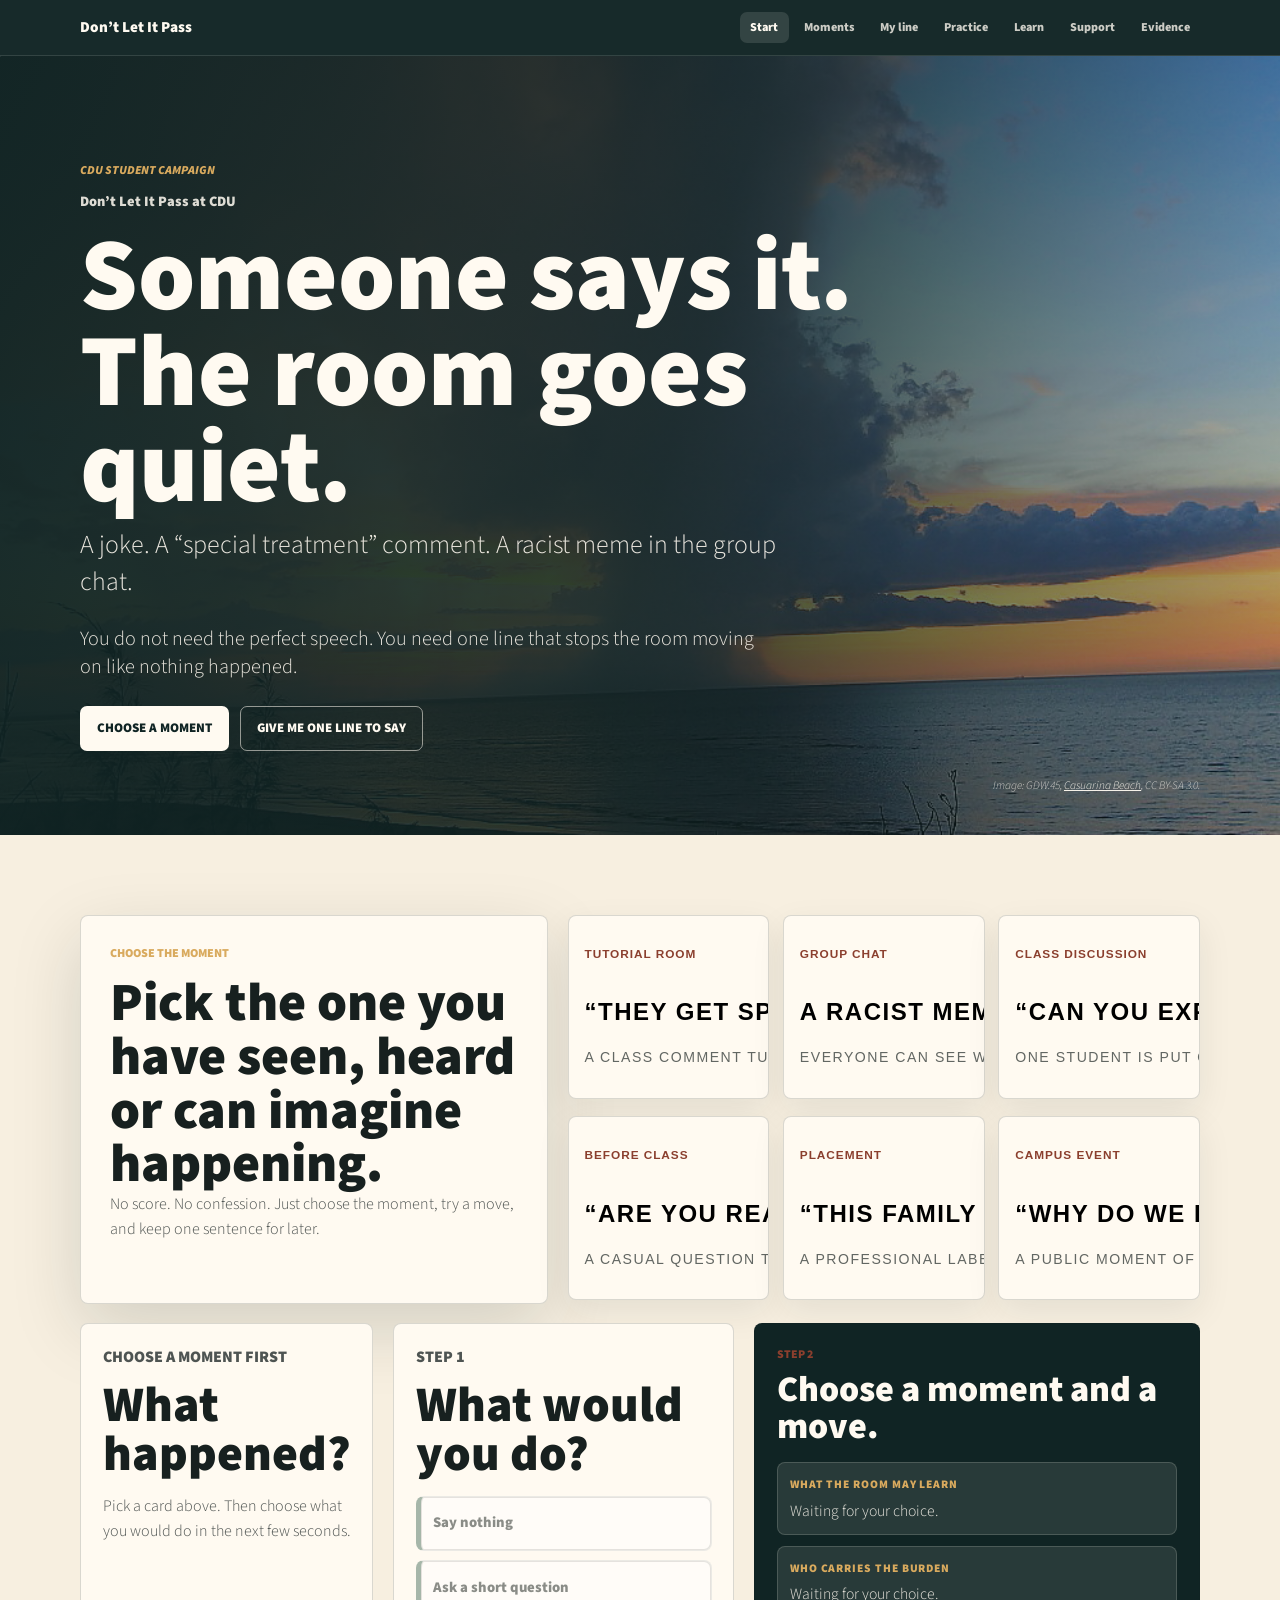
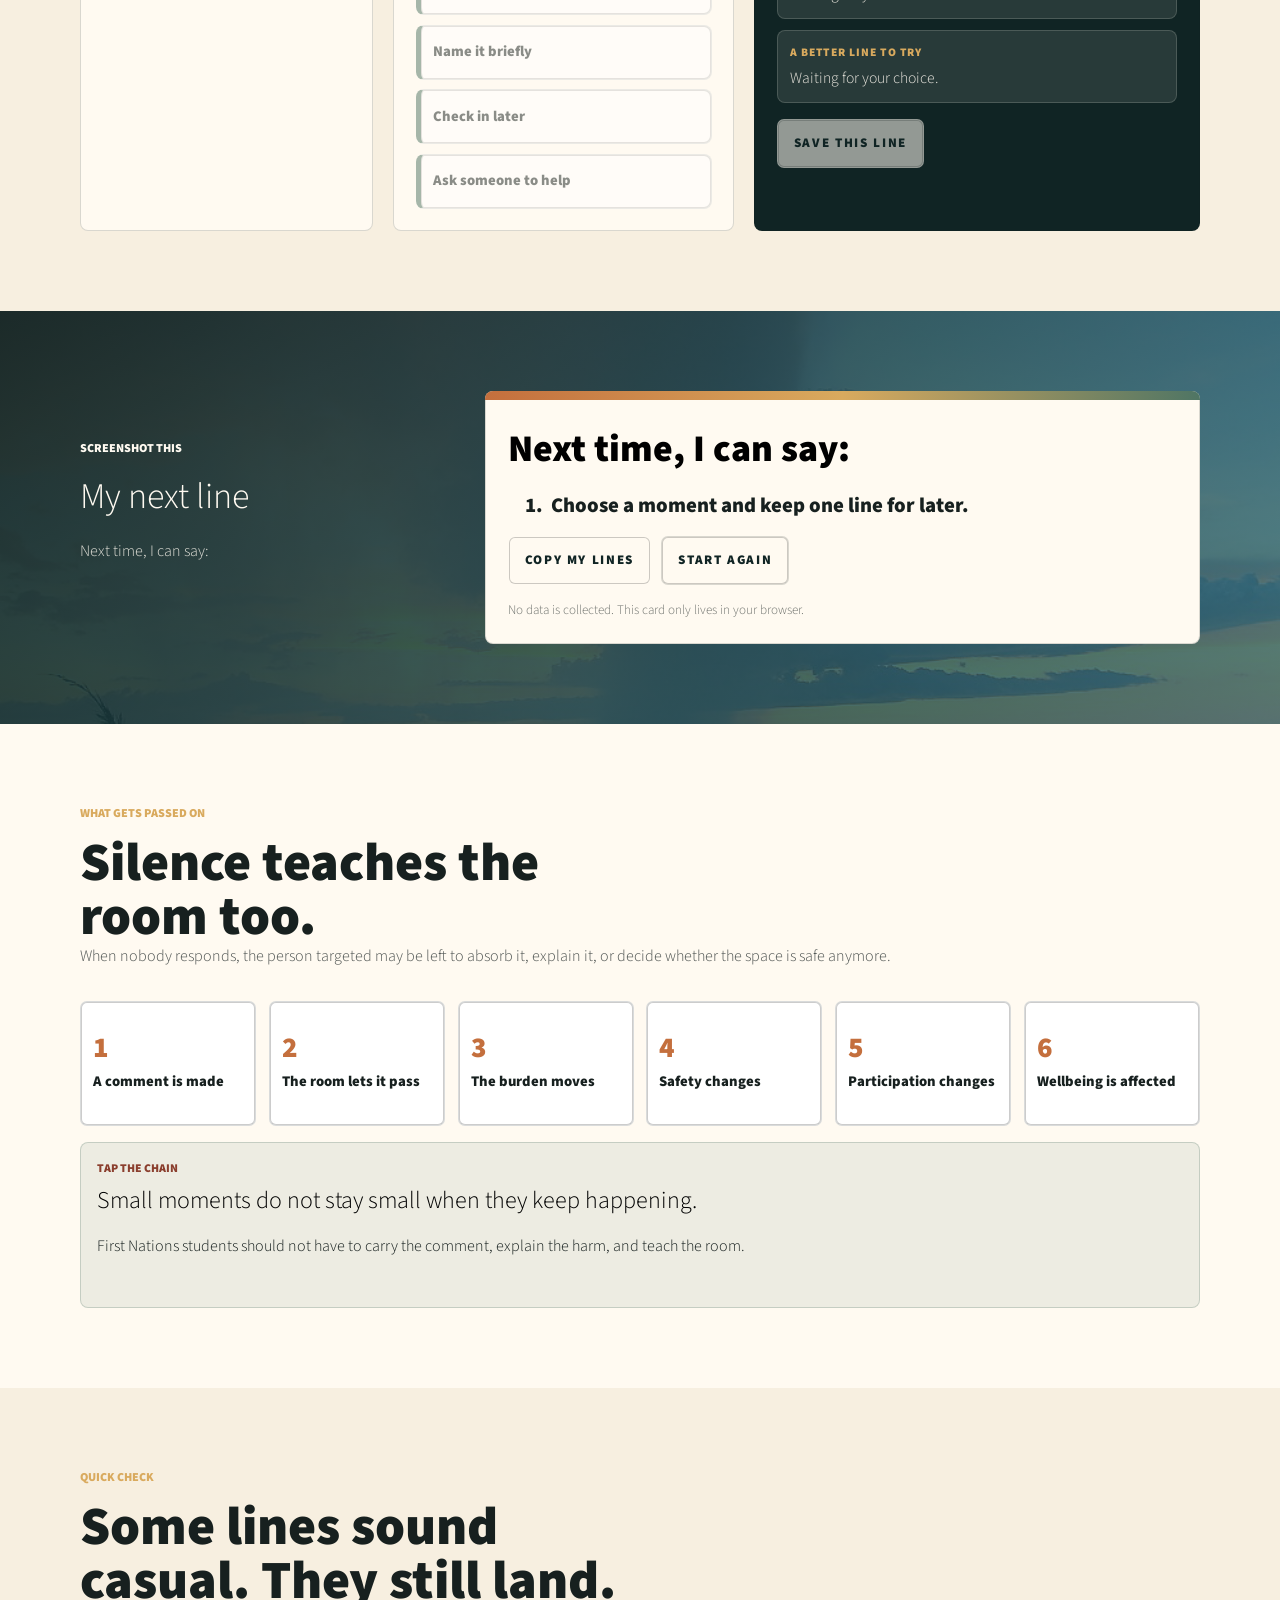
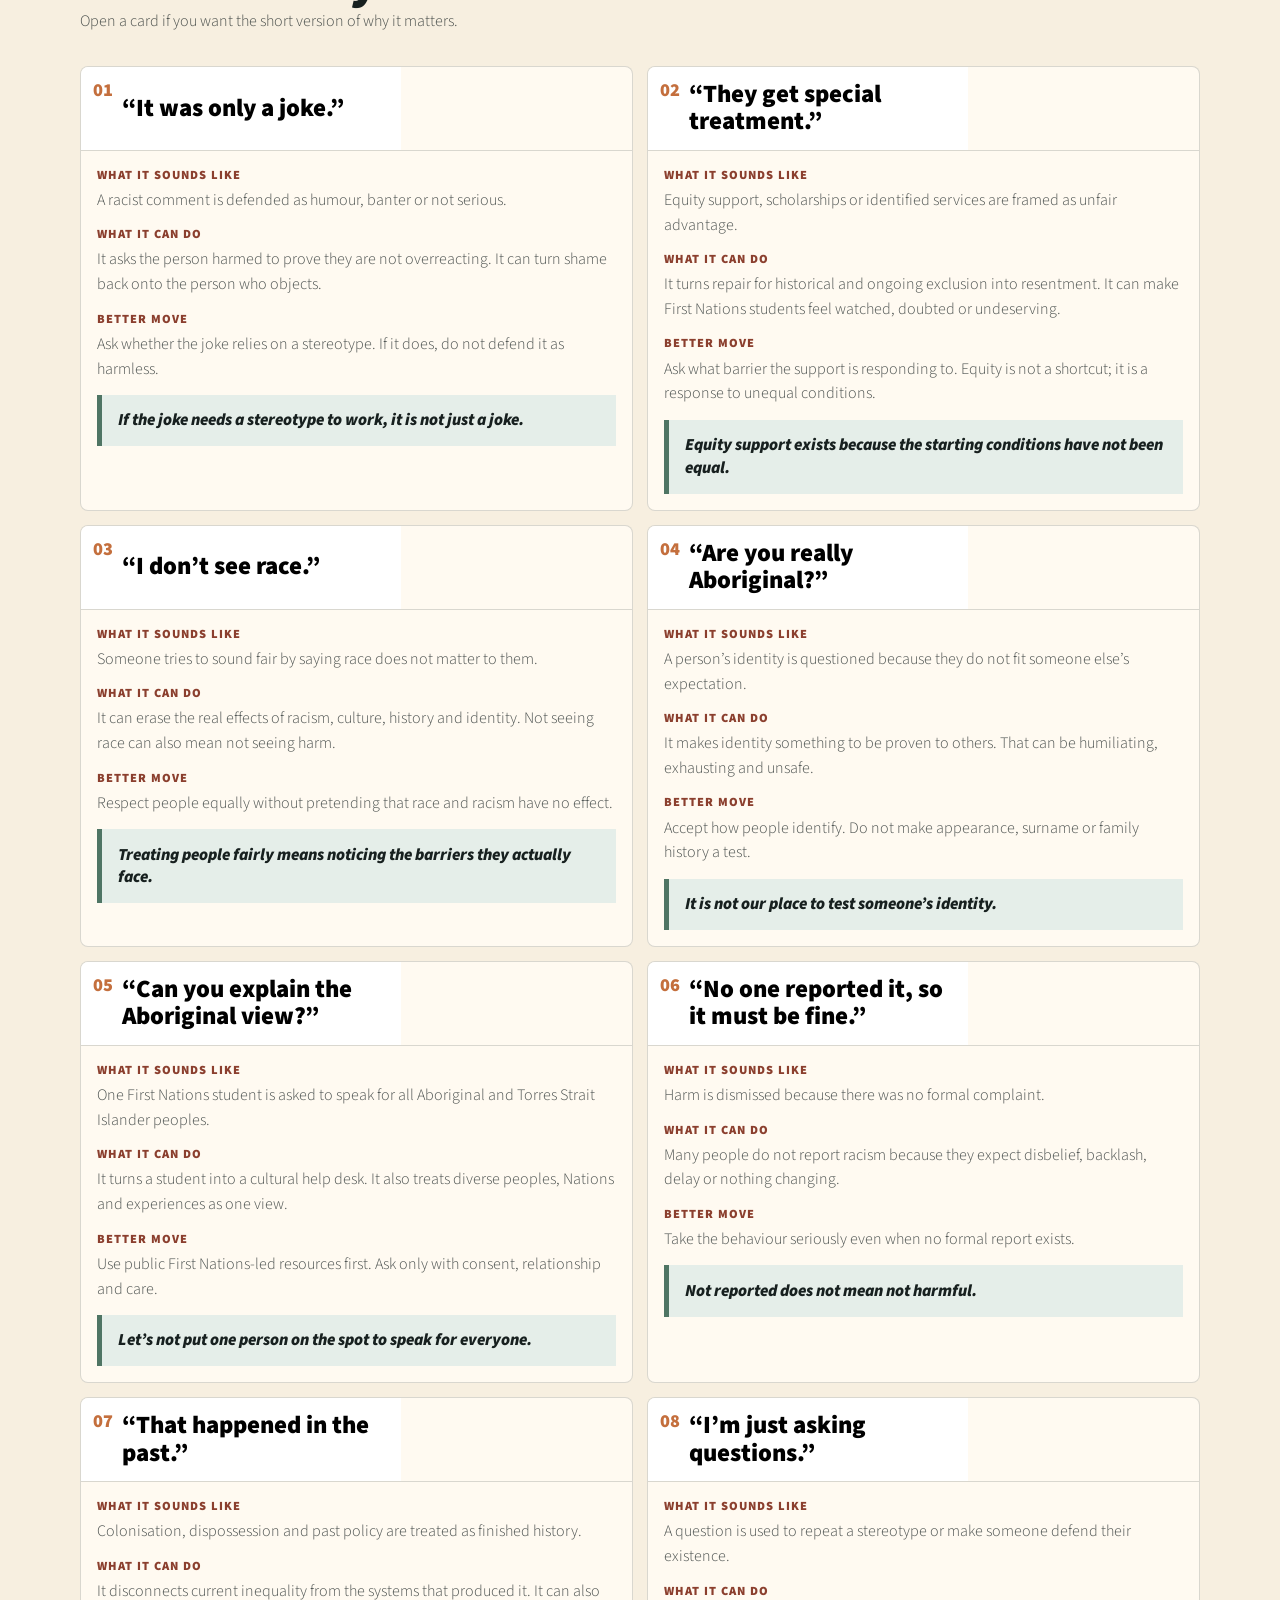
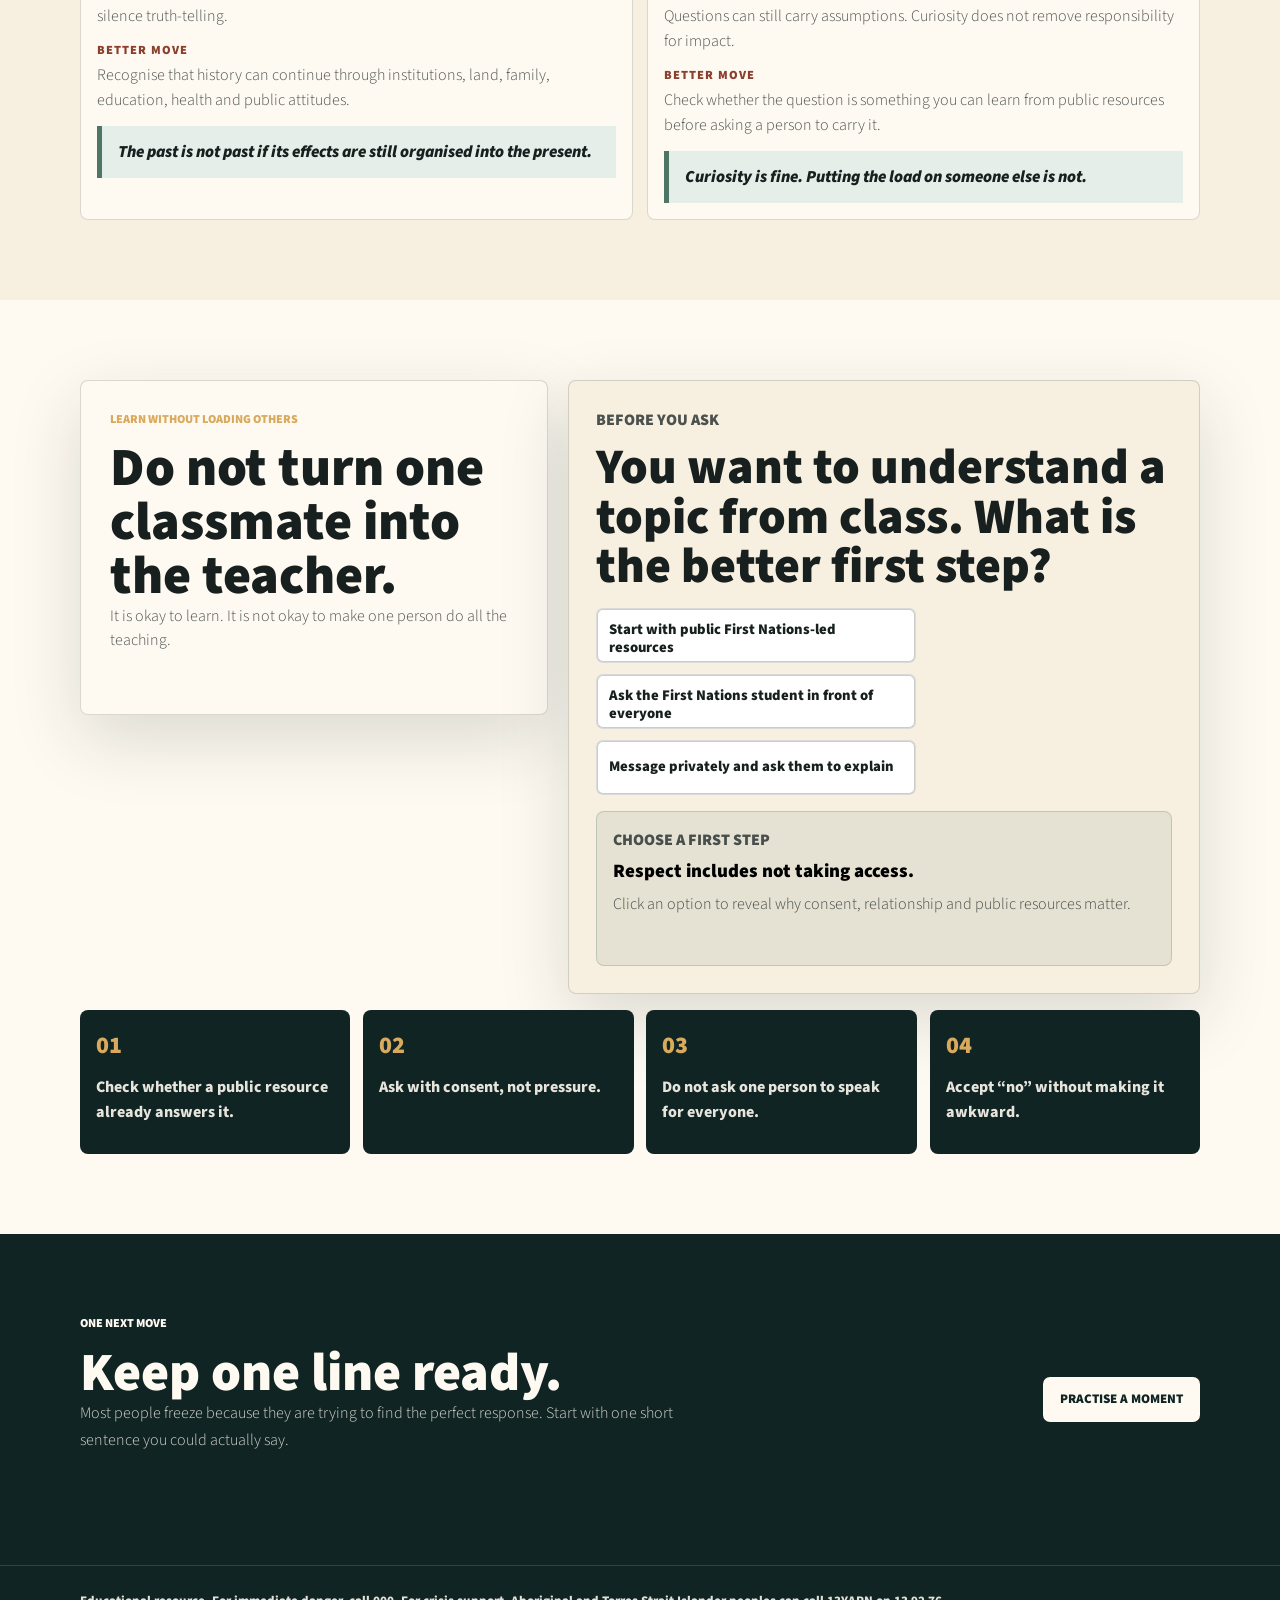
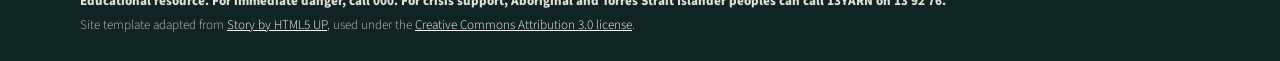
==== index.html @ 3f911946 "Make campaign interaction more student-centered" ====
<!DOCTYPE HTML>
<!--
	Adapted from Story by HTML5 UP
	html5up.net | @ajlkn
	Free for personal and commercial use under the CCA 3.0 license (html5up.net/license)
-->
<html lang="en">
	<head>
		<title>Don’t Let It Pass at CDU</title>
		<meta charset="utf-8" />
		<meta name="viewport" content="width=device-width, initial-scale=1, user-scalable=no" />
		<meta name="description" content="An interactive CDU student campaign about everyday anti-Indigenous racism, peer action and First Nations wellbeing." />
		<link rel="stylesheet" href="assets/css/main.css" />
		<link rel="stylesheet" href="assets/css/campaign.css" />
		<noscript><link rel="stylesheet" href="assets/css/noscript.css" /></noscript>
	</head>
	<body class="is-preload campaign-page home-page">
		<nav class="site-nav" aria-label="Main navigation">
			<a class="brand" href="index.html">Don’t Let It Pass</a>
			<div class="nav-links">
				<a class="active" href="index.html">Start</a>
				<a href="#moments">Moments</a>
				<a href="#my-line">My line</a>
				<a href="act.html">Practice</a>
				<a href="#learn">Learn</a>
				<a href="support.html">Support</a>
				<a href="evidence.html">Evidence</a>
			</div>
		</nav>

		<main>
			<header class="campaign-hero">
				<div class="hero-inner">
					<p class="eyebrow">CDU student campaign</p>
					<p class="campaign-name">Don’t Let It Pass at CDU</p>
					<h1>Someone says it. The room goes quiet.</h1>
					<p class="lead">A joke. A “special treatment” comment. A racist meme in the group chat.</p>
					<p class="hero-copy">You do not need the perfect speech. You need one line that stops the room moving on like nothing happened.</p>
					<div class="hero-actions">
						<a class="buttonish" href="#moments">Choose a moment</a>
						<a class="buttonish alt" href="act.html">Give me one line to say</a>
					</div>
				</div>
				<p class="image-credit">Image: GDW.45, <a href="https://commons.wikimedia.org/wiki/File:Wet_Season_Storm_at_Sunset_from_Dripstone_Cliffs_-_Casuarina_Beach.jpg">Casuarina Beach</a>, CC BY-SA 3.0.</p>
			</header>

			<section id="moments" class="section moment-entry" aria-label="Choose a campus moment">
				<div class="moment-workflow">
					<div class="section-copy">
						<p class="eyebrow">Choose the moment</p>
						<h2>Pick the one you have seen, heard or can imagine happening.</h2>
						<p>No score. No confession. Just choose the moment, try a move, and keep one sentence for later.</p>
					</div>
					<div id="scenario-cards" class="scenario-cards" aria-label="Campus scenarios"></div>
				</div>

				<div class="response-workflow">
					<article class="choice-panel selected-moment-panel" aria-live="polite">
						<p id="home-moment-place" class="scene-label">Choose a moment first</p>
						<h3 id="home-moment-title">What happened?</h3>
						<p id="home-moment-context">Pick a card above. Then choose what you would do in the next few seconds.</p>
					</article>

					<article class="choice-panel action-panel">
						<p class="scene-label">Step 1</p>
						<h3>What would you do?</h3>
						<div id="home-action-choices" class="action-chip-grid">
							<button type="button" data-action="silent" aria-pressed="false" disabled>Say nothing</button>
							<button type="button" data-action="question" aria-pressed="false" disabled>Ask a short question</button>
							<button type="button" data-action="name" aria-pressed="false" disabled>Name it briefly</button>
							<button type="button" data-action="check" aria-pressed="false" disabled>Check in later</button>
							<button type="button" data-action="help" aria-pressed="false" disabled>Ask someone to help</button>
						</div>
					</article>

					<article id="home-result" class="result-panel" aria-live="polite">
						<p class="feedback-label">Step 2</p>
						<h3>Choose a moment and a move.</h3>
						<div class="result-lines">
							<div><span>What the room may learn</span><p>Waiting for your choice.</p></div>
							<div><span>Who carries the burden</span><p>Waiting for your choice.</p></div>
							<div><span>A better line to try</span><p>Waiting for your choice.</p></div>
						</div>
						<button id="save-home-line" type="button" class="save-line-button" disabled>Save this line</button>
					</article>
				</div>
			</section>

			<section id="my-line" class="section saved-line-section" aria-label="My next line card">
				<div class="saved-line-layout">
					<div>
						<p class="eyebrow">Screenshot this</p>
						<h2>My next line</h2>
						<p>Next time, I can say:</p>
					</div>
					<article class="share-card">
						<h3>Next time, I can say:</h3>
						<ol id="home-saved-lines">
							<li>Choose a moment and keep one line for later.</li>
						</ol>
						<div class="share-card-actions">
							<button id="copy-home-lines" type="button">Copy my lines</button>
							<button id="restart-home-flow" type="button" class="ghost-button">Start again</button>
						</div>
						<p class="screenshot-note">No data is collected. This card only lives in your browser.</p>
					</article>
				</div>
			</section>

			<section id="chain" class="section chain-section" aria-label="What gets passed on">
				<div class="section-header">
					<p class="eyebrow">What gets passed on</p>
					<h2>Silence teaches the room too.</h2>
					<p>When nobody responds, the person targeted may be left to absorb it, explain it, or decide whether the space is safe anymore.</p>
				</div>
				<div id="chain-list" class="chain-list">
					<button type="button" data-chain="0"><span>1</span>A comment is made</button>
					<button type="button" data-chain="1"><span>2</span>The room lets it pass</button>
					<button type="button" data-chain="2"><span>3</span>The burden moves</button>
					<button type="button" data-chain="3"><span>4</span>Safety changes</button>
					<button type="button" data-chain="4"><span>5</span>Participation changes</button>
					<button type="button" data-chain="5"><span>6</span>Wellbeing is affected</button>
				</div>
				<article id="chain-reveal" class="big-reveal" aria-live="polite">
					<p class="feedback-label">Tap the chain</p>
					<h3>Small moments do not stay small when they keep happening.</h3>
					<p>First Nations students should not have to carry the comment, explain the harm, and teach the room.</p>
				</article>
			</section>

			<section id="quick-check" class="section moments-section" aria-label="Quick check moments">
				<div class="section-header">
					<p class="eyebrow">Quick check</p>
					<h2>Some lines sound casual. They still land.</h2>
					<p>Open a card if you want the short version of why it matters.</p>
				</div>
				<div id="moment-cards" class="moment-cards"></div>
			</section>

			<section id="learn" class="section learn-section" aria-label="Learn without loading others">
				<div class="learn-layout">
					<div class="section-copy">
						<p class="eyebrow">Learn without loading others</p>
						<h2>Do not turn one classmate into the teacher.</h2>
						<p>It is okay to learn. It is not okay to make one person do all the teaching.</p>
					</div>
					<article class="choice-panel light-panel">
						<p class="scene-label">Before you ask</p>
						<h3>You want to understand a topic from class. What is the better first step?</h3>
						<div id="learn-choices" class="choice-grid">
							<button type="button" data-learn="public">Start with public First Nations-led resources</button>
							<button type="button" data-learn="front">Ask the First Nations student in front of everyone</button>
							<button type="button" data-learn="private">Message privately and ask them to explain</button>
						</div>
						<div id="learn-feedback" class="reveal-box" aria-live="polite">
							<p class="feedback-label">Choose a first step</p>
							<h4>Respect includes not taking access.</h4>
							<p>Click an option to reveal why consent, relationship and public resources matter.</p>
						</div>
					</article>
				</div>
				<div class="resource-principles">
					<article><span>01</span><p>Check whether a public resource already answers it.</p></article>
					<article><span>02</span><p>Ask with consent, not pressure.</p></article>
					<article><span>03</span><p>Do not ask one person to speak for everyone.</p></article>
					<article><span>04</span><p>Accept “no” without making it awkward.</p></article>
				</div>
			</section>

			<section class="section final-cta">
				<div>
					<p class="eyebrow">One next move</p>
					<h2>Keep one line ready.</h2>
					<p>Most people freeze because they are trying to find the perfect response. Start with one short sentence you could actually say.</p>
				</div>
				<a class="buttonish" href="act.html">Practise a moment</a>
			</section>
		</main>

		<footer class="site-footer">
			<p class="disclaimer">Educational resource. For immediate danger, call 000. For crisis support, Aboriginal and Torres Strait Islander peoples can call 13YARN on 13 92 76.</p>
			<p>Site template adapted from <a href="https://html5up.net/story">Story by HTML5 UP</a>, used under the <a href="https://html5up.net/license">Creative Commons Attribution 3.0 license</a>.</p>
		</footer>

		<script src="assets/js/jquery.min.js"></script>
		<script src="assets/js/jquery.scrollex.min.js"></script>
		<script src="assets/js/jquery.scrolly.min.js"></script>
		<script src="assets/js/browser.min.js"></script>
		<script src="assets/js/breakpoints.min.js"></script>
		<script src="assets/js/util.js"></script>
		<script src="assets/js/main.js"></script>
		<script src="assets/js/nextline.js"></script>
	</body>
</html>
---- assets/css/main.css ----
@import url(fontawesome-all.min.css);
@import url("https://fonts.googleapis.com/css?family=Source+Sans+Pro:300,300i,400,400i");

/*
	Story by HTML5 UP
	html5up.net | @ajlkn
	Free for personal and commercial use under the CCA 3.0 license (html5up.net/license)
*/

html, body, div, span, applet, object,
iframe, h1, h2, h3, h4, h5, h6, p, blockquote,
pre, a, abbr, acronym, address, big, cite,
code, del, dfn, em, img, ins, kbd, q, s, samp,
small, strike, strong, sub, sup, tt, var, b,
u, i, center, dl, dt, dd, ol, ul, li, fieldset,
form, label, legend, table, caption, tbody,
tfoot, thead, tr, th, td, article, aside,
canvas, details, embed, figure, figcaption,
footer, header, hgroup, menu, nav, output, ruby,
section, summary, time, mark, audio, video {
	margin: 0;
	padding: 0;
	border: 0;
	font-size: 100%;
	font: inherit;
	vertical-align: baseline;}

article, aside, details, figcaption, figure,
footer, header, hgroup, menu, nav, section {
	display: block;}

body {
	line-height: 1;
}

ol, ul {
	list-style: none;
}

blockquote, q {
	quotes: none;
}

	blockquote:before, blockquote:after, q:before, q:after {
		content: '';
		content: none;
	}

table {
	border-collapse: collapse;
	border-spacing: 0;
}

body {
	-webkit-text-size-adjust: none;
}

mark {
	background-color: transparent;
	color: inherit;
}

input::-moz-focus-inner {
	border: 0;
	padding: 0;
}

input, select, textarea {
	-moz-appearance: none;
	-webkit-appearance: none;
	-ms-appearance: none;
	appearance: none;
}

/* Basic */

	@-ms-viewport {
		width: device-width;
	}

	body {
		-ms-overflow-style: scrollbar;
	}

	@media screen and (max-width: 480px) {

		html, body {
			min-width: 320px;
		}

	}

	html {
		box-sizing: border-box;
	}

	*, *:before, *:after {
		box-sizing: inherit;
	}

	body {
		background: #ffffff;
	}

		body.is-preload *, body.is-preload *:before, body.is-preload *:after {
			-moz-animation: none !important;
			-webkit-animation: none !important;
			-ms-animation: none !important;
			animation: none !important;
			-moz-transition: none !important;
			-webkit-transition: none !important;
			-ms-transition: none !important;
			transition: none !important;
		}

/* Type */

	html {
		font-size: 18pt;
	}

		@media screen and (max-width: 1680px) {

			html {
				font-size: 14pt;
			}

		}

		@media screen and (max-width: 1280px) {

			html {
				font-size: 12pt;
			}

		}

		@media screen and (max-width: 736px) {

			html {
				font-size: 11pt;
			}

		}

		@media screen and (max-width: 360px) {

			html {
				font-size: 10pt;
			}

		}

	body {
		background-color: #ffffff;
		color: #000000;
	}

	body, input, select, textarea {
		font-family: "Source Sans Pro", Helvetica, sans-serif;
		font-size: 1rem;
		font-weight: 300;
		line-height: 1.65;
	}

	a {
		-moz-transition: color 0.2s ease-in-out;
		-webkit-transition: color 0.2s ease-in-out;
		-ms-transition: color 0.2s ease-in-out;
		transition: color 0.2s ease-in-out;
		text-decoration: underline;
	}

		a:hover {
			text-decoration: none;
		}

	strong, b {
		font-weight: 400;
	}

	em, i {
		font-style: italic;
	}

	p {
		margin: 0 0 2rem 0;
	}

		p.major {
			font-size: 1.25rem;
		}

	h1, h2, h3, h4, h5, h6 {
		font-weight: 300;
		line-height: 1.375;
		letter-spacing: -0.05em;
		margin: 0 0 1rem 0;
	}

		h1 a, h2 a, h3 a, h4 a, h5 a, h6 a {
			color: inherit;
			text-decoration: none;
		}

	h1 {
		font-size: 3.5rem;
		line-height: 1.2;
	}

	h2 {
		font-size: 2.25rem;
	}

	h3 {
		font-size: 1.5rem;
	}

	h4 {
		font-size: 1.1rem;
	}

	h5 {
		font-size: 0.9rem;
	}

	h6 {
		font-size: 0.7rem;
	}

	sub {
		font-size: 0.8rem;
		position: relative;
		top: 0.5rem;
	}

	sup {
		font-size: 0.8rem;
		position: relative;
		top: -0.5rem;
	}

	blockquote {
		border-left: solid 4px;
		font-style: italic;
		margin: 0 0 2rem 0;
		padding: 0.5rem 0 0.5rem 2rem;
	}

	code {
		border-radius: 4px;
		font-family: "Courier New", monospace;
		font-size: 0.9em;
		margin: 0 0.25rem;
		padding: 0.25rem 0.325rem;
	}

	pre {
		-webkit-overflow-scrolling: touch;
		font-family: "Courier New", monospace;
		font-size: 0.9em;
		margin: 0 0 2rem 0;
	}

		pre code {
			display: block;
			line-height: 1.5;
			padding: 0.75rem 1rem;
			overflow-x: auto;
		}

	hr {
		border: 0;
		border-bottom: solid 1px;
		margin: 2.5rem 0;
	}

		hr.major {
			margin: 3.5rem 0;
		}

	.align-left {
		text-align: left;
	}

	.align-center {
		text-align: center;
	}

	.align-right {
		text-align: right;
	}

	@media screen and (max-width: 736px) {

		p.major {
			font-size: 1.1rem;
		}

		h1 {
			font-size: 2.5rem;
		}

		h2 {
			font-size: 2rem;
		}

		h3 {
			font-size: 1.25rem;
		}

		h4 {
			font-size: 1rem;
		}

	}

	input, select, textarea {
		color: #000000;
	}

	a {
		color: #000000;
	}

		a:hover {
			color: #47D3E5;
		}

	strong, b {
		color: #000000;
	}

	h1, h2, h3, h4, h5, h6 {
		color: #000000;
	}

	blockquote {
		border-left-color: rgba(0, 0, 0, 0.2);
	}

	code {
		background: rgba(0, 0, 0, 0.05);
		border-color: rgba(0, 0, 0, 0.2);
	}

	hr {
		border-bottom-color: rgba(0, 0, 0, 0.2);
	}

/* Row */

	.row {
		display: flex;
		flex-wrap: wrap;
		box-sizing: border-box;
		align-items: stretch;
	}

		.row > * {
			box-sizing: border-box;
		}

		.row.gtr-uniform > * > :last-child {
			margin-bottom: 0;
		}

		.row.aln-left {
			justify-content: flex-start;
		}

		.row.aln-center {
			justify-content: center;
		}

		.row.aln-right {
			justify-content: flex-end;
		}

		.row.aln-top {
			align-items: flex-start;
		}

		.row.aln-middle {
			align-items: center;
		}

		.row.aln-bottom {
			align-items: flex-end;
		}

		.row > .imp {
			order: -1;
		}

		.row > .col-1 {
			width: 8.33333%;
		}

		.row > .off-1 {
			margin-left: 8.33333%;
		}

		.row > .col-2 {
			width: 16.66667%;
		}

		.row > .off-2 {
			margin-left: 16.66667%;
		}

		.row > .col-3 {
			width: 25%;
		}

		.row > .off-3 {
			margin-left: 25%;
		}

		.row > .col-4 {
			width: 33.33333%;
		}

		.row > .off-4 {
			margin-left: 33.33333%;
		}

		.row > .col-5 {
			width: 41.66667%;
		}

		.row > .off-5 {
			margin-left: 41.66667%;
		}

		.row > .col-6 {
			width: 50%;
		}

		.row > .off-6 {
			margin-left: 50%;
		}

		.row > .col-7 {
			width: 58.33333%;
		}

		.row > .off-7 {
			margin-left: 58.33333%;
		}

		.row > .col-8 {
			width: 66.66667%;
		}

		.row > .off-8 {
			margin-left: 66.66667%;
		}

		.row > .col-9 {
			width: 75%;
		}

		.row > .off-9 {
			margin-left: 75%;
		}

		.row > .col-10 {
			width: 83.33333%;
		}

		.row > .off-10 {
			margin-left: 83.33333%;
		}

		.row > .col-11 {
			width: 91.66667%;
		}

		.row > .off-11 {
			margin-left: 91.66667%;
		}

		.row > .col-12 {
			width: 100%;
		}

		.row > .off-12 {
			margin-left: 100%;
		}

		.row.gtr-0 {
			margin-top: 0;
			margin-left: 0rem;
		}

			.row.gtr-0 > * {
				padding: 0 0 0 0rem;
			}

			.row.gtr-0.gtr-uniform {
				margin-top: 0rem;
			}

				.row.gtr-0.gtr-uniform > * {
					padding-top: 0rem;
				}

		.row.gtr-25 {
			margin-top: 0;
			margin-left: -0.5rem;
		}

			.row.gtr-25 > * {
				padding: 0 0 0 0.5rem;
			}

			.row.gtr-25.gtr-uniform {
				margin-top: -0.5rem;
			}

				.row.gtr-25.gtr-uniform > * {
					padding-top: 0.5rem;
				}

		.row.gtr-50 {
			margin-top: 0;
			margin-left: -1rem;
		}

			.row.gtr-50 > * {
				padding: 0 0 0 1rem;
			}

			.row.gtr-50.gtr-uniform {
				margin-top: -1rem;
			}

				.row.gtr-50.gtr-uniform > * {
					padding-top: 1rem;
				}

		.row {
			margin-top: 0;
			margin-left: -2rem;
		}

			.row > * {
				padding: 0 0 0 2rem;
			}

			.row.gtr-uniform {
				margin-top: -2rem;
			}

				.row.gtr-uniform > * {
					padding-top: 2rem;
				}

		.row.gtr-150 {
			margin-top: 0;
			margin-left: -3rem;
		}

			.row.gtr-150 > * {
				padding: 0 0 0 3rem;
			}

			.row.gtr-150.gtr-uniform {
				margin-top: -3rem;
			}

				.row.gtr-150.gtr-uniform > * {
					padding-top: 3rem;
				}

		.row.gtr-200 {
			margin-top: 0;
			margin-left: -4rem;
		}

			.row.gtr-200 > * {
				padding: 0 0 0 4rem;
			}

			.row.gtr-200.gtr-uniform {
				margin-top: -4rem;
			}

				.row.gtr-200.gtr-uniform > * {
					padding-top: 4rem;
				}

		@media screen and (max-width: 1680px) {

			.row {
				display: flex;
				flex-wrap: wrap;
				box-sizing: border-box;
				align-items: stretch;
			}

				.row > * {
					box-sizing: border-box;
				}

				.row.gtr-uniform > * > :last-child {
					margin-bottom: 0;
				}

				.row.aln-left {
					justify-content: flex-start;
				}

				.row.aln-center {
					justify-content: center;
				}

				.row.aln-right {
					justify-content: flex-end;
				}

				.row.aln-top {
					align-items: flex-start;
				}

				.row.aln-middle {
					align-items: center;
				}

				.row.aln-bottom {
					align-items: flex-end;
				}

				.row > .imp-xlarge {
					order: -1;
				}

				.row > .col-1-xlarge {
					width: 8.33333%;
				}

				.row > .off-1-xlarge {
					margin-left: 8.33333%;
				}

				.row > .col-2-xlarge {
					width: 16.66667%;
				}

				.row > .off-2-xlarge {
					margin-left: 16.66667%;
				}

				.row > .col-3-xlarge {
					width: 25%;
				}

				.row > .off-3-xlarge {
					margin-left: 25%;
				}

				.row > .col-4-xlarge {
					width: 33.33333%;
				}

				.row > .off-4-xlarge {
					margin-left: 33.33333%;
				}

				.row > .col-5-xlarge {
					width: 41.66667%;
				}

				.row > .off-5-xlarge {
					margin-left: 41.66667%;
				}

				.row > .col-6-xlarge {
					width: 50%;
				}

				.row > .off-6-xlarge {
					margin-left: 50%;
				}

				.row > .col-7-xlarge {
					width: 58.33333%;
				}

				.row > .off-7-xlarge {
					margin-left: 58.33333%;
				}

				.row > .col-8-xlarge {
					width: 66.66667%;
				}

				.row > .off-8-xlarge {
					margin-left: 66.66667%;
				}

				.row > .col-9-xlarge {
					width: 75%;
				}

				.row > .off-9-xlarge {
					margin-left: 75%;
				}

				.row > .col-10-xlarge {
					width: 83.33333%;
				}

				.row > .off-10-xlarge {
					margin-left: 83.33333%;
				}

				.row > .col-11-xlarge {
					width: 91.66667%;
				}

				.row > .off-11-xlarge {
					margin-left: 91.66667%;
				}

				.row > .col-12-xlarge {
					width: 100%;
				}

				.row > .off-12-xlarge {
					margin-left: 100%;
				}

				.row.gtr-0 {
					margin-top: 0;
					margin-left: 0rem;
				}

					.row.gtr-0 > * {
						padding: 0 0 0 0rem;
					}

					.row.gtr-0.gtr-uniform {
						margin-top: 0rem;
					}

						.row.gtr-0.gtr-uniform > * {
							padding-top: 0rem;
						}

				.row.gtr-25 {
					margin-top: 0;
					margin-left: -0.5rem;
				}

					.row.gtr-25 > * {
						padding: 0 0 0 0.5rem;
					}

					.row.gtr-25.gtr-uniform {
						margin-top: -0.5rem;
					}

						.row.gtr-25.gtr-uniform > * {
							padding-top: 0.5rem;
						}

				.row.gtr-50 {
					margin-top: 0;
					margin-left: -1rem;
				}

					.row.gtr-50 > * {
						padding: 0 0 0 1rem;
					}

					.row.gtr-50.gtr-uniform {
						margin-top: -1rem;
					}

						.row.gtr-50.gtr-uniform > * {
							padding-top: 1rem;
						}

				.row {
					margin-top: 0;
					margin-left: -2rem;
				}

					.row > * {
						padding: 0 0 0 2rem;
					}

					.row.gtr-uniform {
						margin-top: -2rem;
					}

						.row.gtr-uniform > * {
							padding-top: 2rem;
						}

				.row.gtr-150 {
					margin-top: 0;
					margin-left: -3rem;
				}

					.row.gtr-150 > * {
						padding: 0 0 0 3rem;
					}

					.row.gtr-150.gtr-uniform {
						margin-top: -3rem;
					}

						.row.gtr-150.gtr-uniform > * {
							padding-top: 3rem;
						}

				.row.gtr-200 {
					margin-top: 0;
					margin-left: -4rem;
				}

					.row.gtr-200 > * {
						padding: 0 0 0 4rem;
					}

					.row.gtr-200.gtr-uniform {
						margin-top: -4rem;
					}

						.row.gtr-200.gtr-uniform > * {
							padding-top: 4rem;
						}

		}

		@media screen and (max-width: 1280px) {

			.row {
				display: flex;
				flex-wrap: wrap;
				box-sizing: border-box;
				align-items: stretch;
			}

				.row > * {
					box-sizing: border-box;
				}

				.row.gtr-uniform > * > :last-child {
					margin-bottom: 0;
				}

				.row.aln-left {
					justify-content: flex-start;
				}

				.row.aln-center {
					justify-content: center;
				}

				.row.aln-right {
					justify-content: flex-end;
				}

				.row.aln-top {
					align-items: flex-start;
				}

				.row.aln-middle {
					align-items: center;
				}

				.row.aln-bottom {
					align-items: flex-end;
				}

				.row > .imp-large {
					order: -1;
				}

				.row > .col-1-large {
					width: 8.33333%;
				}

				.row > .off-1-large {
					margin-left: 8.33333%;
				}

				.row > .col-2-large {
					width: 16.66667%;
				}

				.row > .off-2-large {
					margin-left: 16.66667%;
				}

				.row > .col-3-large {
					width: 25%;
				}

				.row > .off-3-large {
					margin-left: 25%;
				}

				.row > .col-4-large {
					width: 33.33333%;
				}

				.row > .off-4-large {
					margin-left: 33.33333%;
				}

				.row > .col-5-large {
					width: 41.66667%;
				}

				.row > .off-5-large {
					margin-left: 41.66667%;
				}

				.row > .col-6-large {
					width: 50%;
				}

				.row > .off-6-large {
					margin-left: 50%;
				}

				.row > .col-7-large {
					width: 58.33333%;
				}

				.row > .off-7-large {
					margin-left: 58.33333%;
				}

				.row > .col-8-large {
					width: 66.66667%;
				}

				.row > .off-8-large {
					margin-left: 66.66667%;
				}

				.row > .col-9-large {
					width: 75%;
				}

				.row > .off-9-large {
					margin-left: 75%;
				}

				.row > .col-10-large {
					width: 83.33333%;
				}

				.row > .off-10-large {
					margin-left: 83.33333%;
				}

				.row > .col-11-large {
					width: 91.66667%;
				}

				.row > .off-11-large {
					margin-left: 91.66667%;
				}

				.row > .col-12-large {
					width: 100%;
				}

				.row > .off-12-large {
					margin-left: 100%;
				}

				.row.gtr-0 {
					margin-top: 0;
					margin-left: 0rem;
				}

					.row.gtr-0 > * {
						padding: 0 0 0 0rem;
					}

					.row.gtr-0.gtr-uniform {
						margin-top: 0rem;
					}

						.row.gtr-0.gtr-uniform > * {
							padding-top: 0rem;
						}

				.row.gtr-25 {
					margin-top: 0;
					margin-left: -0.5rem;
				}

					.row.gtr-25 > * {
						padding: 0 0 0 0.5rem;
					}

					.row.gtr-25.gtr-uniform {
						margin-top: -0.5rem;
					}

						.row.gtr-25.gtr-uniform > * {
							padding-top: 0.5rem;
						}

				.row.gtr-50 {
					margin-top: 0;
					margin-left: -1rem;
				}

					.row.gtr-50 > * {
						padding: 0 0 0 1rem;
					}

					.row.gtr-50.gtr-uniform {
						margin-top: -1rem;
					}

						.row.gtr-50.gtr-uniform > * {
							padding-top: 1rem;
						}

				.row {
					margin-top: 0;
					margin-left: -2rem;
				}

					.row > * {
						padding: 0 0 0 2rem;
					}

					.row.gtr-uniform {
						margin-top: -2rem;
					}

						.row.gtr-uniform > * {
							padding-top: 2rem;
						}

				.row.gtr-150 {
					margin-top: 0;
					margin-left: -3rem;
				}

					.row.gtr-150 > * {
						padding: 0 0 0 3rem;
					}

					.row.gtr-150.gtr-uniform {
						margin-top: -3rem;
					}

						.row.gtr-150.gtr-uniform > * {
							padding-top: 3rem;
						}

				.row.gtr-200 {
					margin-top: 0;
					margin-left: -4rem;
				}

					.row.gtr-200 > * {
						padding: 0 0 0 4rem;
					}

					.row.gtr-200.gtr-uniform {
						margin-top: -4rem;
					}

						.row.gtr-200.gtr-uniform > * {
							padding-top: 4rem;
						}

		}

		@media screen and (max-width: 980px) {

			.row {
				display: flex;
				flex-wrap: wrap;
				box-sizing: border-box;
				align-items: stretch;
			}

				.row > * {
					box-sizing: border-box;
				}

				.row.gtr-uniform > * > :last-child {
					margin-bottom: 0;
				}

				.row.aln-left {
					justify-content: flex-start;
				}

				.row.aln-center {
					justify-content: center;
				}

				.row.aln-right {
					justify-content: flex-end;
				}

				.row.aln-top {
					align-items: flex-start;
				}

				.row.aln-middle {
					align-items: center;
				}

				.row.aln-bottom {
					align-items: flex-end;
				}

				.row > .imp-medium {
					order: -1;
				}

				.row > .col-1-medium {
					width: 8.33333%;
				}

				.row > .off-1-medium {
					margin-left: 8.33333%;
				}

				.row > .col-2-medium {
					width: 16.66667%;
				}

				.row > .off-2-medium {
					margin-left: 16.66667%;
				}

				.row > .col-3-medium {
					width: 25%;
				}

				.row > .off-3-medium {
					margin-left: 25%;
				}

				.row > .col-4-medium {
					width: 33.33333%;
				}

				.row > .off-4-medium {
					margin-left: 33.33333%;
				}

				.row > .col-5-medium {
					width: 41.66667%;
				}

				.row > .off-5-medium {
					margin-left: 41.66667%;
				}

				.row > .col-6-medium {
					width: 50%;
				}

				.row > .off-6-medium {
					margin-left: 50%;
				}

				.row > .col-7-medium {
					width: 58.33333%;
				}

				.row > .off-7-medium {
					margin-left: 58.33333%;
				}

				.row > .col-8-medium {
					width: 66.66667%;
				}

				.row > .off-8-medium {
					margin-left: 66.66667%;
				}

				.row > .col-9-medium {
					width: 75%;
				}

				.row > .off-9-medium {
					margin-left: 75%;
				}

				.row > .col-10-medium {
					width: 83.33333%;
				}

				.row > .off-10-medium {
					margin-left: 83.33333%;
				}

				.row > .col-11-medium {
					width: 91.66667%;
				}

				.row > .off-11-medium {
					margin-left: 91.66667%;
				}

				.row > .col-12-medium {
					width: 100%;
				}

				.row > .off-12-medium {
					margin-left: 100%;
				}

				.row.gtr-0 {
					margin-top: 0;
					margin-left: 0rem;
				}

					.row.gtr-0 > * {
						padding: 0 0 0 0rem;
					}

					.row.gtr-0.gtr-uniform {
						margin-top: 0rem;
					}

						.row.gtr-0.gtr-uniform > * {
							padding-top: 0rem;
						}

				.row.gtr-25 {
					margin-top: 0;
					margin-left: -0.5rem;
				}

					.row.gtr-25 > * {
						padding: 0 0 0 0.5rem;
					}

					.row.gtr-25.gtr-uniform {
						margin-top: -0.5rem;
					}

						.row.gtr-25.gtr-uniform > * {
							padding-top: 0.5rem;
						}

				.row.gtr-50 {
					margin-top: 0;
					margin-left: -1rem;
				}

					.row.gtr-50 > * {
						padding: 0 0 0 1rem;
					}

					.row.gtr-50.gtr-uniform {
						margin-top: -1rem;
					}

						.row.gtr-50.gtr-uniform > * {
							padding-top: 1rem;
						}

				.row {
					margin-top: 0;
					margin-left: -2rem;
				}

					.row > * {
						padding: 0 0 0 2rem;
					}

					.row.gtr-uniform {
						margin-top: -2rem;
					}

						.row.gtr-uniform > * {
							padding-top: 2rem;
						}

				.row.gtr-150 {
					margin-top: 0;
					margin-left: -3rem;
				}

					.row.gtr-150 > * {
						padding: 0 0 0 3rem;
					}

					.row.gtr-150.gtr-uniform {
						margin-top: -3rem;
					}

						.row.gtr-150.gtr-uniform > * {
							padding-top: 3rem;
						}

				.row.gtr-200 {
					margin-top: 0;
					margin-left: -4rem;
				}

					.row.gtr-200 > * {
						padding: 0 0 0 4rem;
					}

					.row.gtr-200.gtr-uniform {
						margin-top: -4rem;
					}

						.row.gtr-200.gtr-uniform > * {
							padding-top: 4rem;
						}

		}

		@media screen and (max-width: 736px) {

			.row {
				display: flex;
				flex-wrap: wrap;
				box-sizing: border-box;
				align-items: stretch;
			}

				.row > * {
					box-sizing: border-box;
				}

				.row.gtr-uniform > * > :last-child {
					margin-bottom: 0;
				}

				.row.aln-left {
					justify-content: flex-start;
				}

				.row.aln-center {
					justify-content: center;
				}

				.row.aln-right {
					justify-content: flex-end;
				}

				.row.aln-top {
					align-items: flex-start;
				}

				.row.aln-middle {
					align-items: center;
				}

				.row.aln-bottom {
					align-items: flex-end;
				}

				.row > .imp-small {
					order: -1;
				}

				.row > .col-1-small {
					width: 8.33333%;
				}

				.row > .off-1-small {
					margin-left: 8.33333%;
				}

				.row > .col-2-small {
					width: 16.66667%;
				}

				.row > .off-2-small {
					margin-left: 16.66667%;
				}

				.row > .col-3-small {
					width: 25%;
				}

				.row > .off-3-small {
					margin-left: 25%;
				}

				.row > .col-4-small {
					width: 33.33333%;
				}

				.row > .off-4-small {
					margin-left: 33.33333%;
				}

				.row > .col-5-small {
					width: 41.66667%;
				}

				.row > .off-5-small {
					margin-left: 41.66667%;
				}

				.row > .col-6-small {
					width: 50%;
				}

				.row > .off-6-small {
					margin-left: 50%;
				}

				.row > .col-7-small {
					width: 58.33333%;
				}

				.row > .off-7-small {
					margin-left: 58.33333%;
				}

				.row > .col-8-small {
					width: 66.66667%;
				}

				.row > .off-8-small {
					margin-left: 66.66667%;
				}

				.row > .col-9-small {
					width: 75%;
				}

				.row > .off-9-small {
					margin-left: 75%;
				}

				.row > .col-10-small {
					width: 83.33333%;
				}

				.row > .off-10-small {
					margin-left: 83.33333%;
				}

				.row > .col-11-small {
					width: 91.66667%;
				}

				.row > .off-11-small {
					margin-left: 91.66667%;
				}

				.row > .col-12-small {
					width: 100%;
				}

				.row > .off-12-small {
					margin-left: 100%;
				}

				.row.gtr-0 {
					margin-top: 0;
					margin-left: 0rem;
				}

					.row.gtr-0 > * {
						padding: 0 0 0 0rem;
					}

					.row.gtr-0.gtr-uniform {
						margin-top: 0rem;
					}

						.row.gtr-0.gtr-uniform > * {
							padding-top: 0rem;
						}

				.row.gtr-25 {
					margin-top: 0;
					margin-left: -0.5rem;
				}

					.row.gtr-25 > * {
						padding: 0 0 0 0.5rem;
					}

					.row.gtr-25.gtr-uniform {
						margin-top: -0.5rem;
					}

						.row.gtr-25.gtr-uniform > * {
							padding-top: 0.5rem;
						}

				.row.gtr-50 {
					margin-top: 0;
					margin-left: -1rem;
				}

					.row.gtr-50 > * {
						padding: 0 0 0 1rem;
					}

					.row.gtr-50.gtr-uniform {
						margin-top: -1rem;
					}

						.row.gtr-50.gtr-uniform > * {
							padding-top: 1rem;
						}

				.row {
					margin-top: 0;
					margin-left: -2rem;
				}

					.row > * {
						padding: 0 0 0 2rem;
					}

					.row.gtr-uniform {
						margin-top: -2rem;
					}

						.row.gtr-uniform > * {
							padding-top: 2rem;
						}

				.row.gtr-150 {
					margin-top: 0;
					margin-left: -3rem;
				}

					.row.gtr-150 > * {
						padding: 0 0 0 3rem;
					}

					.row.gtr-150.gtr-uniform {
						margin-top: -3rem;
					}

						.row.gtr-150.gtr-uniform > * {
							padding-top: 3rem;
						}

				.row.gtr-200 {
					margin-top: 0;
					margin-left: -4rem;
				}

					.row.gtr-200 > * {
						padding: 0 0 0 4rem;
					}

					.row.gtr-200.gtr-uniform {
						margin-top: -4rem;
					}

						.row.gtr-200.gtr-uniform > * {
							padding-top: 4rem;
						}

		}

		@media screen and (max-width: 480px) {

			.row {
				display: flex;
				flex-wrap: wrap;
				box-sizing: border-box;
				align-items: stretch;
			}

				.row > * {
					box-sizing: border-box;
				}

				.row.gtr-uniform > * > :last-child {
					margin-bottom: 0;
				}

				.row.aln-left {
					justify-content: flex-start;
				}

				.row.aln-center {
					justify-content: center;
				}

				.row.aln-right {
					justify-content: flex-end;
				}

				.row.aln-top {
					align-items: flex-start;
				}

				.row.aln-middle {
					align-items: center;
				}

				.row.aln-bottom {
					align-items: flex-end;
				}

				.row > .imp-xsmall {
					order: -1;
				}

				.row > .col-1-xsmall {
					width: 8.33333%;
				}

				.row > .off-1-xsmall {
					margin-left: 8.33333%;
				}

				.row > .col-2-xsmall {
					width: 16.66667%;
				}

				.row > .off-2-xsmall {
					margin-left: 16.66667%;
				}

				.row > .col-3-xsmall {
					width: 25%;
				}

				.row > .off-3-xsmall {
					margin-left: 25%;
				}

				.row > .col-4-xsmall {
					width: 33.33333%;
				}

				.row > .off-4-xsmall {
					margin-left: 33.33333%;
				}

				.row > .col-5-xsmall {
					width: 41.66667%;
				}

				.row > .off-5-xsmall {
					margin-left: 41.66667%;
				}

				.row > .col-6-xsmall {
					width: 50%;
				}

				.row > .off-6-xsmall {
					margin-left: 50%;
				}

				.row > .col-7-xsmall {
					width: 58.33333%;
				}

				.row > .off-7-xsmall {
					margin-left: 58.33333%;
				}

				.row > .col-8-xsmall {
					width: 66.66667%;
				}

				.row > .off-8-xsmall {
					margin-left: 66.66667%;
				}

				.row > .col-9-xsmall {
					width: 75%;
				}

				.row > .off-9-xsmall {
					margin-left: 75%;
				}

				.row > .col-10-xsmall {
					width: 83.33333%;
				}

				.row > .off-10-xsmall {
					margin-left: 83.33333%;
				}

				.row > .col-11-xsmall {
					width: 91.66667%;
				}

				.row > .off-11-xsmall {
					margin-left: 91.66667%;
				}

				.row > .col-12-xsmall {
					width: 100%;
				}

				.row > .off-12-xsmall {
					margin-left: 100%;
				}

				.row.gtr-0 {
					margin-top: 0;
					margin-left: 0rem;
				}

					.row.gtr-0 > * {
						padding: 0 0 0 0rem;
					}

					.row.gtr-0.gtr-uniform {
						margin-top: 0rem;
					}

						.row.gtr-0.gtr-uniform > * {
							padding-top: 0rem;
						}

				.row.gtr-25 {
					margin-top: 0;
					margin-left: -0.5rem;
				}

					.row.gtr-25 > * {
						padding: 0 0 0 0.5rem;
					}

					.row.gtr-25.gtr-uniform {
						margin-top: -0.5rem;
					}

						.row.gtr-25.gtr-uniform > * {
							padding-top: 0.5rem;
						}

				.row.gtr-50 {
					margin-top: 0;
					margin-left: -1rem;
				}

					.row.gtr-50 > * {
						padding: 0 0 0 1rem;
					}

					.row.gtr-50.gtr-uniform {
						margin-top: -1rem;
					}

						.row.gtr-50.gtr-uniform > * {
							padding-top: 1rem;
						}

				.row {
					margin-top: 0;
					margin-left: -2rem;
				}

					.row > * {
						padding: 0 0 0 2rem;
					}

					.row.gtr-uniform {
						margin-top: -2rem;
					}

						.row.gtr-uniform > * {
							padding-top: 2rem;
						}

				.row.gtr-150 {
					margin-top: 0;
					margin-left: -3rem;
				}

					.row.gtr-150 > * {
						padding: 0 0 0 3rem;
					}

					.row.gtr-150.gtr-uniform {
						margin-top: -3rem;
					}

						.row.gtr-150.gtr-uniform > * {
							padding-top: 3rem;
						}

				.row.gtr-200 {
					margin-top: 0;
					margin-left: -4rem;
				}

					.row.gtr-200 > * {
						padding: 0 0 0 4rem;
					}

					.row.gtr-200.gtr-uniform {
						margin-top: -4rem;
					}

						.row.gtr-200.gtr-uniform > * {
							padding-top: 4rem;
						}

		}

		@media screen and (max-width: 360px) {

			.row {
				display: flex;
				flex-wrap: wrap;
				box-sizing: border-box;
				align-items: stretch;
			}

				.row > * {
					box-sizing: border-box;
				}

				.row.gtr-uniform > * > :last-child {
					margin-bottom: 0;
				}

				.row.aln-left {
					justify-content: flex-start;
				}

				.row.aln-center {
					justify-content: center;
				}

				.row.aln-right {
					justify-content: flex-end;
				}

				.row.aln-top {
					align-items: flex-start;
				}

				.row.aln-middle {
					align-items: center;
				}

				.row.aln-bottom {
					align-items: flex-end;
				}

				.row > .imp-xxsmall {
					order: -1;
				}

				.row > .col-1-xxsmall {
					width: 8.33333%;
				}

				.row > .off-1-xxsmall {
					margin-left: 8.33333%;
				}

				.row > .col-2-xxsmall {
					width: 16.66667%;
				}

				.row > .off-2-xxsmall {
					margin-left: 16.66667%;
				}

				.row > .col-3-xxsmall {
					width: 25%;
				}

				.row > .off-3-xxsmall {
					margin-left: 25%;
				}

				.row > .col-4-xxsmall {
					width: 33.33333%;
				}

				.row > .off-4-xxsmall {
					margin-left: 33.33333%;
				}

				.row > .col-5-xxsmall {
					width: 41.66667%;
				}

				.row > .off-5-xxsmall {
					margin-left: 41.66667%;
				}

				.row > .col-6-xxsmall {
					width: 50%;
				}

				.row > .off-6-xxsmall {
					margin-left: 50%;
				}

				.row > .col-7-xxsmall {
					width: 58.33333%;
				}

				.row > .off-7-xxsmall {
					margin-left: 58.33333%;
				}

				.row > .col-8-xxsmall {
					width: 66.66667%;
				}

				.row > .off-8-xxsmall {
					margin-left: 66.66667%;
				}

				.row > .col-9-xxsmall {
					width: 75%;
				}

				.row > .off-9-xxsmall {
					margin-left: 75%;
				}

				.row > .col-10-xxsmall {
					width: 83.33333%;
				}

				.row > .off-10-xxsmall {
					margin-left: 83.33333%;
				}

				.row > .col-11-xxsmall {
					width: 91.66667%;
				}

				.row > .off-11-xxsmall {
					margin-left: 91.66667%;
				}

				.row > .col-12-xxsmall {
					width: 100%;
				}

				.row > .off-12-xxsmall {
					margin-left: 100%;
				}

				.row.gtr-0 {
					margin-top: 0;
					margin-left: 0rem;
				}

					.row.gtr-0 > * {
						padding: 0 0 0 0rem;
					}

					.row.gtr-0.gtr-uniform {
						margin-top: 0rem;
					}

						.row.gtr-0.gtr-uniform > * {
							padding-top: 0rem;
						}

				.row.gtr-25 {
					margin-top: 0;
					margin-left: -0.5rem;
				}

					.row.gtr-25 > * {
						padding: 0 0 0 0.5rem;
					}

					.row.gtr-25.gtr-uniform {
						margin-top: -0.5rem;
					}

						.row.gtr-25.gtr-uniform > * {
							padding-top: 0.5rem;
						}

				.row.gtr-50 {
					margin-top: 0;
					margin-left: -1rem;
				}

					.row.gtr-50 > * {
						padding: 0 0 0 1rem;
					}

					.row.gtr-50.gtr-uniform {
						margin-top: -1rem;
					}

						.row.gtr-50.gtr-uniform > * {
							padding-top: 1rem;
						}

				.row {
					margin-top: 0;
					margin-left: -2rem;
				}

					.row > * {
						padding: 0 0 0 2rem;
					}

					.row.gtr-uniform {
						margin-top: -2rem;
					}

						.row.gtr-uniform > * {
							padding-top: 2rem;
						}

				.row.gtr-150 {
					margin-top: 0;
					margin-left: -3rem;
				}

					.row.gtr-150 > * {
						padding: 0 0 0 3rem;
					}

					.row.gtr-150.gtr-uniform {
						margin-top: -3rem;
					}

						.row.gtr-150.gtr-uniform > * {
							padding-top: 3rem;
						}

				.row.gtr-200 {
					margin-top: 0;
					margin-left: -4rem;
				}

					.row.gtr-200 > * {
						padding: 0 0 0 4rem;
					}

					.row.gtr-200.gtr-uniform {
						margin-top: -4rem;
					}

						.row.gtr-200.gtr-uniform > * {
							padding-top: 4rem;
						}

		}

/* Box */

	.box {
		border-radius: 4px;
		border: solid 1px;
		margin-bottom: 2rem;
		padding: 1.5rem;
	}

		.box > :last-child,
		.box > :last-child > :last-child,
		.box > :last-child > :last-child > :last-child {
			margin-bottom: 0;
		}

		.box.alt {
			border: 0;
			border-radius: 0;
			padding: 0;
		}

	.box {
		border-color: rgba(0, 0, 0, 0.2);
	}

/* Button */

	input[type="submit"],
	input[type="reset"],
	input[type="button"],
	button,
	.button {
		-moz-appearance: none;
		-webkit-appearance: none;
		-ms-appearance: none;
		appearance: none;
		-moz-transition: background-color 0.2s ease-in-out, box-shadow 0.2s ease-in-out, color 0.2s ease-in-out;
		-webkit-transition: background-color 0.2s ease-in-out, box-shadow 0.2s ease-in-out, color 0.2s ease-in-out;
		-ms-transition: background-color 0.2s ease-in-out, box-shadow 0.2s ease-in-out, color 0.2s ease-in-out;
		transition: background-color 0.2s ease-in-out, box-shadow 0.2s ease-in-out, color 0.2s ease-in-out;
		border: 0;
		cursor: pointer;
		display: inline-block;
		font-weight: 400;
		letter-spacing: 0.125em;
		text-align: center;
		text-decoration: none;
		text-transform: uppercase;
		white-space: nowrap;
		font-size: 0.75rem;
		max-width: 20rem;
		height: 3.75em;
		line-height: 3.75em;
		border-radius: 3.75em;
		padding: 0 2.5em;
		text-overflow: ellipsis;
		overflow: hidden;
	}

		input[type="submit"].icon:before,
		input[type="reset"].icon:before,
		input[type="button"].icon:before,
		button.icon:before,
		.button.icon:before {
			margin-right: 0.5rem;
		}

		input[type="submit"].fit,
		input[type="reset"].fit,
		input[type="button"].fit,
		button.fit,
		.button.fit {
			width: 100%;
		}

		input[type="submit"].small,
		input[type="reset"].small,
		input[type="button"].small,
		button.small,
		.button.small {
			font-size: 0.6rem;
			height: 3.325em;
			line-height: 3.325em;
			border-radius: 3.325em;
			padding: 0 2em;
		}

		input[type="submit"].large,
		input[type="reset"].large,
		input[type="button"].large,
		button.large,
		.button.large {
			font-size: 0.8rem;
			height: 4em;
			line-height: 4em;
			border-radius: 4em;
			padding: 0 3em;
		}

		input[type="submit"].wide,
		input[type="reset"].wide,
		input[type="button"].wide,
		button.wide,
		.button.wide {
			min-width: 14em;
		}

		input[type="submit"].disabled, input[type="submit"]:disabled,
		input[type="reset"].disabled,
		input[type="reset"]:disabled,
		input[type="button"].disabled,
		input[type="button"]:disabled,
		button.disabled,
		button:disabled,
		.button.disabled,
		.button:disabled {
			pointer-events: none;
			opacity: 0.25;
		}

	input[type="submit"],
	input[type="reset"],
	input[type="button"],
	button,
	.button {
		background-color: transparent;
		box-shadow: inset 0 0 0 1px rgba(0, 0, 0, 0.2);
		color: #000000 !important;
	}

		input[type="submit"]:hover,
		input[type="reset"]:hover,
		input[type="button"]:hover,
		button:hover,
		.button:hover {
			box-shadow: inset 0 0 0 1px #47D3E5;
			color: #47D3E5 !important;
		}

		input[type="submit"]:active,
		input[type="reset"]:active,
		input[type="button"]:active,
		button:active,
		.button:active {
			background-color: rgba(71, 211, 229, 0.2);
			box-shadow: inset 0 0 0 1px #47D3E5;
			color: #47D3E5 !important;
		}

		input[type="submit"].primary,
		input[type="reset"].primary,
		input[type="button"].primary,
		button.primary,
		.button.primary {
			background-color: #000000;
			box-shadow: none;
			color: #ffffff !important;
		}

			input[type="submit"].primary:hover,
			input[type="reset"].primary:hover,
			input[type="button"].primary:hover,
			button.primary:hover,
			.button.primary:hover {
				background-color: #47D3E5;
			}

			input[type="submit"].primary:active,
			input[type="reset"].primary:active,
			input[type="button"].primary:active,
			button.primary:active,
			.button.primary:active {
				background-color: #1ebdd1;
			}

/* Form */

	form {
		margin: 0 0 2rem 0;
	}

		form > :last-child {
			margin-bottom: 0;
		}

		form > .fields {
			display: -moz-flex;
			display: -webkit-flex;
			display: -ms-flex;
			display: flex;
			-moz-flex-wrap: wrap;
			-webkit-flex-wrap: wrap;
			-ms-flex-wrap: wrap;
			flex-wrap: wrap;
			width: calc(100% + 3rem);
			margin: -1.5rem 0 2rem -1.5rem;
		}

			form > .fields > .field {
				-moz-flex-grow: 0;
				-webkit-flex-grow: 0;
				-ms-flex-grow: 0;
				flex-grow: 0;
				-moz-flex-shrink: 0;
				-webkit-flex-shrink: 0;
				-ms-flex-shrink: 0;
				flex-shrink: 0;
				padding: 1.5rem 0 0 1.5rem;
				width: calc(100% - 1.5rem);
			}

				form > .fields > .field.half {
					width: calc(50% - 0.75rem);
				}

				form > .fields > .field.third {
					width: calc(100%/3 - 0.5rem);
				}

				form > .fields > .field.quarter {
					width: calc(25% - 0.375rem);
				}

		@media screen and (max-width: 480px) {

			form > .fields {
				width: calc(100% + 3rem);
				margin: -1.5rem 0 2rem -1.5rem;
			}

				form > .fields > .field {
					padding: 1.5rem 0 0 1.5rem;
					width: calc(100% - 1.5rem);
				}

					form > .fields > .field.half {
						width: calc(100% - 1.5rem);
					}

					form > .fields > .field.third {
						width: calc(100% - 1.5rem);
					}

					form > .fields > .field.quarter {
						width: calc(100% - 1.5rem);
					}

		}

	label {
		display: block;
		font-size: 0.9rem;
		font-weight: 400;
		margin: 0 0 1rem 0;
	}

	input[type="text"],
	input[type="password"],
	input[type="email"],
	input[type="tel"],
	input[type="search"],
	input[type="url"],
	select,
	textarea {
		-moz-appearance: none;
		-webkit-appearance: none;
		-ms-appearance: none;
		appearance: none;
		background-color: transparent;
		border-radius: 4px;
		border: none;
		border: solid 1px;
		color: inherit;
		display: block;
		outline: 0;
		padding: 0 0.825rem;
		text-decoration: none;
		width: 100%;
	}

		input[type="text"]:invalid,
		input[type="password"]:invalid,
		input[type="email"]:invalid,
		input[type="tel"]:invalid,
		input[type="search"]:invalid,
		input[type="url"]:invalid,
		select:invalid,
		textarea:invalid {
			box-shadow: none;
		}

	select {
		background-size: 1.25rem;
		background-repeat: no-repeat;
		background-position: calc(100% - 1rem) center;
		height: 2.75rem;
		padding-right: 2.75rem;
		text-overflow: ellipsis;
	}

		select:focus::-ms-value {
			background-color: transparent;
		}

		select::-ms-expand {
			display: none;
		}

	input[type="text"],
	input[type="password"],
	input[type="email"],
	input[type="tel"],
	input[type="search"],
	input[type="url"],
	select {
		height: 2.75rem;
	}

	textarea {
		padding: 0.75rem 1rem;
	}

	input[type="checkbox"],
	input[type="radio"] {
		-moz-appearance: none;
		-webkit-appearance: none;
		-ms-appearance: none;
		appearance: none;
		display: block;
		float: left;
		margin-right: -2rem;
		opacity: 0;
		width: 1rem;
		z-index: -1;
	}

		input[type="checkbox"] + label,
		input[type="radio"] + label {
			text-decoration: none;
			-moz-user-select: none;
			-webkit-user-select: none;
			-ms-user-select: none;
			user-select: none;
			cursor: pointer;
			display: inline-block;
			font-size: 1rem;
			font-weight: 300;
			padding-left: 2.4rem;
			padding-right: 0.75rem;
			position: relative;
			margin-bottom: 0;
		}

			input[type="checkbox"] + label:before,
			input[type="radio"] + label:before {
				-moz-osx-font-smoothing: grayscale;
				-webkit-font-smoothing: antialiased;
				display: inline-block;
				font-style: normal;
				font-variant: normal;
				text-rendering: auto;
				line-height: 1;
				text-transform: none !important;
				font-family: 'Font Awesome 5 Free';
				font-weight: 900;
			}

			input[type="checkbox"] + label:before,
			input[type="radio"] + label:before {
				border-radius: 4px;
				border: solid 1px;
				content: '';
				display: inline-block;
				font-size: 0.8rem;
				height: 1.65rem;
				left: 0;
				line-height: 1.65rem;
				position: absolute;
				text-align: center;
				top: 0;
				width: 1.65rem;
			}

		input[type="checkbox"]:checked + label:before,
		input[type="radio"]:checked + label:before {
			content: '\f00c';
		}

	input[type="checkbox"] + label:before {
		border-radius: 4px;
	}

	input[type="radio"] + label:before {
		border-radius: 100%;
	}

	::-webkit-input-placeholder {
		opacity: 1.0;
	}

	:-moz-placeholder {
		opacity: 1.0;
	}

	::-moz-placeholder {
		opacity: 1.0;
	}

	:-ms-input-placeholder {
		opacity: 1.0;
	}

	label {
		color: #000000;
	}

	input[type="text"],
	input[type="password"],
	input[type="email"],
	input[type="tel"],
	input[type="search"],
	input[type="url"],
	select,
	textarea {
		border-color: rgba(0, 0, 0, 0.2);
	}

		input[type="text"]:focus,
		input[type="password"]:focus,
		input[type="email"]:focus,
		input[type="tel"]:focus,
		input[type="search"]:focus,
		input[type="url"]:focus,
		select:focus,
		textarea:focus {
			border-color: #47D3E5;
			box-shadow: 0 0 0 1px #47D3E5;
		}

	select {
		background-image: url("data:image/svg+xml;charset=utf8,%3Csvg xmlns='http://www.w3.org/2000/svg' width='40' height='40' preserveAspectRatio='none' viewBox='0 0 40 40'%3E%3Cpath d='M9.4,12.3l10.4,10.4l10.4-10.4c0.2-0.2,0.5-0.4,0.9-0.4c0.3,0,0.6,0.1,0.9,0.4l3.3,3.3c0.2,0.2,0.4,0.5,0.4,0.9 c0,0.4-0.1,0.6-0.4,0.9L20.7,31.9c-0.2,0.2-0.5,0.4-0.9,0.4c-0.3,0-0.6-0.1-0.9-0.4L4.3,17.3c-0.2-0.2-0.4-0.5-0.4-0.9 c0-0.4,0.1-0.6,0.4-0.9l3.3-3.3c0.2-0.2,0.5-0.4,0.9-0.4S9.1,12.1,9.4,12.3z' fill='rgba(0, 0, 0, 0.2)' /%3E%3C/svg%3E");
	}

		select option {
			color: #000000;
			background: #ffffff;
		}

	input[type="checkbox"] + label,
	input[type="radio"] + label {
		color: #000000;
	}

		input[type="checkbox"] + label:before,
		input[type="radio"] + label:before {
			border-color: rgba(0, 0, 0, 0.2);
		}

	input[type="checkbox"]:checked + label:before,
	input[type="radio"]:checked + label:before {
		background-color: #000000;
		border-color: #000000;
		color: #ffffff;
	}

	input[type="checkbox"]:focus + label:before,
	input[type="radio"]:focus + label:before {
		border-color: #47D3E5;
		box-shadow: 0 0 0 1px #47D3E5;
	}

	::-webkit-input-placeholder {
		color: rgba(0, 0, 0, 0.75) !important;
	}

	:-moz-placeholder {
		color: rgba(0, 0, 0, 0.75) !important;
	}

	::-moz-placeholder {
		color: rgba(0, 0, 0, 0.75) !important;
	}

	:-ms-input-placeholder {
		color: rgba(0, 0, 0, 0.75) !important;
	}

/* Icon */

	.icon {
		text-decoration: none;
		border-bottom: none;
		position: relative;
		text-align: center;
	}

		.icon:before {
			-moz-osx-font-smoothing: grayscale;
			-webkit-font-smoothing: antialiased;
			display: inline-block;
			font-style: normal;
			font-variant: normal;
			text-rendering: auto;
			line-height: 1;
			text-transform: none !important;
			font-family: 'Font Awesome 5 Free';
			font-weight: 400;
		}

		.icon > .label {
			display: none;
		}

		.icon:before {
			line-height: inherit;
		}

		.icon.solid:before {
			font-weight: 900;
		}

		.icon.brands:before {
			font-family: 'Font Awesome 5 Brands';
		}

		.icon.style2:before {
			border-radius: 2.75em;
			display: inline-block;
			height: 2.75em;
			line-height: 2.75em;
			width: 2.75em;
		}

		.icon.major {
			display: block;
			margin: 0 0 1rem 0;
		}

			.icon.major:before {
				font-size: 1.25rem;
			}

	a.icon.style2:before {
		-moz-transition: background-color 0.2s ease-in-out, box-shadow 0.2s ease-in-out, color 0.2s ease-in-out;
		-webkit-transition: background-color 0.2s ease-in-out, box-shadow 0.2s ease-in-out, color 0.2s ease-in-out;
		-ms-transition: background-color 0.2s ease-in-out, box-shadow 0.2s ease-in-out, color 0.2s ease-in-out;
		transition: background-color 0.2s ease-in-out, box-shadow 0.2s ease-in-out, color 0.2s ease-in-out;
	}

	.icon.style2:before {
		box-shadow: inset 0 0 0 1px rgba(0, 0, 0, 0.2);
	}

	a.icon.style2:hover:before {
		box-shadow: inset 0 0 0 1px #47D3E5;
		color: #47D3E5;
	}

	a.icon.style2:active:before {
		background-color: rgba(71, 211, 229, 0.1);
		box-shadow: inset 0 0 0 1px #47D3E5;
		color: #47D3E5;
	}

/* Image */

	.image {
		border: 0;
		border-radius: 4px;
		display: inline-block;
		position: relative;
	}

		.image img {
			display: block;
			border-radius: 4px;
		}

		.image.left, .image.right {
			width: 40%;
			max-width: 10rem;
		}

			.image.left img, .image.right img {
				width: 100%;
			}

		.image.left {
			float: left;
			margin: 0 1.5rem 1rem 0;
			top: 0.25rem;
		}

		.image.right {
			float: right;
			margin: 0 0 1rem 1.5rem;
			top: 0.25rem;
		}

		.image.fit {
			display: block;
			margin: 0 0 2rem 0;
			width: 100%;
		}

			.image.fit img {
				width: 100%;
			}

		.image.main {
			display: block;
			margin: 0 0 3rem 0;
			width: 100%;
		}

			.image.main img {
				width: 100%;
			}

/* List */

	ol {
		list-style: decimal;
		margin: 0 0 2rem 0;
		padding-left: 1.25rem;
	}

		ol li {
			padding-left: 0.25rem;
		}

	ul {
		list-style: disc;
		margin: 0 0 2rem 0;
		padding-left: 1rem;
	}

		ul li {
			padding-left: 0.5rem;
		}

		ul.alt {
			list-style: none;
			padding-left: 0;
		}

			ul.alt li {
				border-top: solid 1px;
				padding: 0.5rem 0;
			}

				ul.alt li:first-child {
					border-top: 0;
					padding-top: 0;
				}

	dl {
		margin: 0 0 2rem 0;
	}

		dl dt {
			display: block;
			font-weight: 400;
			margin: 0 0 1rem 0;
		}

		dl dd {
			margin-left: 2rem;
		}

		dl.style2 dt {
			width: 25%;
			float: left;
		}

		dl.style2 dd {
			width: 70%;
			float: left;
		}

		dl.style2:after {
			content: '';
			display: block;
			clear: both;
		}

	ul.alt li {
		border-top-color: rgba(0, 0, 0, 0.2);
	}

/* Actions */

	ul.actions {
		display: -moz-flex;
		display: -webkit-flex;
		display: -ms-flex;
		display: flex;
		cursor: default;
		list-style: none;
		margin-left: -1rem;
		padding-left: 0;
	}

		ul.actions li {
			padding: 0 0 0 1rem;
			vertical-align: middle;
		}

		ul.actions.special {
			-moz-justify-content: center;
			-webkit-justify-content: center;
			-ms-justify-content: center;
			justify-content: center;
			width: 100%;
			margin-left: 0;
		}

			ul.actions.special li:first-child {
				padding-left: 0;
			}

		ul.actions.stacked {
			-moz-flex-direction: column;
			-webkit-flex-direction: column;
			-ms-flex-direction: column;
			flex-direction: column;
			margin-left: 0;
		}

			ul.actions.stacked li {
				padding: 1.3rem 0 0 0;
			}

				ul.actions.stacked li:first-child {
					padding-top: 0;
				}

		ul.actions.fit {
			width: calc(100% + 1rem);
		}

			ul.actions.fit li {
				-moz-flex-grow: 1;
				-webkit-flex-grow: 1;
				-ms-flex-grow: 1;
				flex-grow: 1;
				-moz-flex-shrink: 1;
				-webkit-flex-shrink: 1;
				-ms-flex-shrink: 1;
				flex-shrink: 1;
				width: 100%;
			}

				ul.actions.fit li > * {
					width: 100%;
				}

			ul.actions.fit.stacked {
				width: 100%;
			}

		@media screen and (max-width: 480px) {

			ul.actions:not(.fixed) {
				-moz-flex-direction: column;
				-webkit-flex-direction: column;
				-ms-flex-direction: column;
				flex-direction: column;
				margin-left: 0;
				width: 100% !important;
			}

				ul.actions:not(.fixed) li {
					-moz-flex-grow: 1;
					-webkit-flex-grow: 1;
					-ms-flex-grow: 1;
					flex-grow: 1;
					-moz-flex-shrink: 1;
					-webkit-flex-shrink: 1;
					-ms-flex-shrink: 1;
					flex-shrink: 1;
					padding: 1rem 0 0 0;
					text-align: center;
					width: 100%;
				}

					ul.actions:not(.fixed) li > * {
						width: 100%;
					}

					ul.actions:not(.fixed) li:first-child {
						padding-top: 0;
					}

					ul.actions:not(.fixed) li input[type="submit"],
					ul.actions:not(.fixed) li input[type="reset"],
					ul.actions:not(.fixed) li input[type="button"],
					ul.actions:not(.fixed) li button,
					ul.actions:not(.fixed) li .button {
						width: 100%;
					}

						ul.actions:not(.fixed) li input[type="submit"].icon:before,
						ul.actions:not(.fixed) li input[type="reset"].icon:before,
						ul.actions:not(.fixed) li input[type="button"].icon:before,
						ul.actions:not(.fixed) li button.icon:before,
						ul.actions:not(.fixed) li .button.icon:before {
							margin-left: -0.5rem;
						}

		}

/* Icons */

	ul.icons {
		cursor: default;
		list-style: none;
		padding-left: 0;
	}

		ul.icons li {
			display: inline-block;
			padding: 0 0.75rem 0 0;
		}

			ul.icons li:last-child {
				padding-right: 0;
			}

/* Section/Article */

	section.special, article.special {
		text-align: center;
	}

	header p {
		position: relative;
		margin: -0.65rem 0 1.5rem 0;
		font-style: italic;
	}

	header h1 + p {
		font-size: 1.375rem;
	}

	header h2 + p {
		font-size: 1.25rem;
	}

	header h3 + p {
		font-size: 1.1rem;
	}

	header h4 + p,
	header h5 + p,
	header h6 + p {
		font-size: 0.9rem;
	}

	header p {
		color: rgba(0, 0, 0, 0.75);
	}

/* Table */

	.table-wrapper {
		-webkit-overflow-scrolling: touch;
		margin: 0 0 2rem 0;
		overflow-x: auto;
	}

		.table-wrapper > table {
			margin-bottom: 0;
		}

	table {
		margin: 0 0 2rem 0;
		width: 100%;
	}

		table tbody tr {
			border: solid 1px;
			border-left: 0;
			border-right: 0;
		}

		table td {
			padding: 0.75rem 0.75rem;
		}

		table th {
			font-size: 0.9rem;
			font-weight: 400;
			padding: 0 0.75rem 0.75rem 0.75rem;
			text-align: left;
		}

		table thead {
			border-bottom: solid 2px;
		}

		table tfoot {
			border-top: solid 2px;
		}

		table.alt {
			border-collapse: separate;
		}

			table.alt tbody tr td {
				border: solid 1px;
				border-left-width: 0;
				border-top-width: 0;
			}

				table.alt tbody tr td:first-child {
					border-left-width: 1px;
				}

			table.alt tbody tr:first-child td {
				border-top-width: 1px;
			}

			table.alt thead {
				border-bottom: 0;
			}

			table.alt tfoot {
				border-top: 0;
			}

		table.fixed {
			table-layout: fixed;
		}

	table tbody tr {
		border-color: rgba(0, 0, 0, 0.2);
	}

		table tbody tr:nth-child(2n + 1) {
			background-color: rgba(0, 0, 0, 0.05);
		}

		table tbody tr.alt {
			background-color: rgba(0, 0, 0, 0.05) !important;
		}

	table th {
		color: #000000;
	}

	table thead {
		border-bottom-color: rgba(0, 0, 0, 0.2);
	}

	table tfoot {
		border-top-color: rgba(0, 0, 0, 0.2);
	}

	table.alt tbody tr td {
		border-color: rgba(0, 0, 0, 0.2);
	}

	table.uniform tbody tr:nth-child(2n + 1) {
		background-color: transparent;
	}

/* Banner (transitions) */

	.banner.onload-content-fade-up .content {
		-moz-transition: opacity 0.75s ease-in-out, -moz-transform 0.75s ease-in-out;
		-webkit-transition: opacity 0.75s ease-in-out, -webkit-transform 0.75s ease-in-out;
		-ms-transition: opacity 0.75s ease-in-out, -ms-transform 0.75s ease-in-out;
		transition: opacity 0.75s ease-in-out, transform 0.75s ease-in-out;
	}

	body.is-preload .banner.onload-content-fade-up .content {
		-moz-transform: translateY(1rem);
		-webkit-transform: translateY(1rem);
		-ms-transform: translateY(1rem);
		transform: translateY(1rem);
		opacity: 0;
	}

	.banner.onload-content-fade-down .content {
		-moz-transition: opacity 0.75s ease-in-out, -moz-transform 0.75s ease-in-out;
		-webkit-transition: opacity 0.75s ease-in-out, -webkit-transform 0.75s ease-in-out;
		-ms-transition: opacity 0.75s ease-in-out, -ms-transform 0.75s ease-in-out;
		transition: opacity 0.75s ease-in-out, transform 0.75s ease-in-out;
	}

	body.is-preload .banner.onload-content-fade-down .content {
		-moz-transform: translateY(-1rem);
		-webkit-transform: translateY(-1rem);
		-ms-transform: translateY(-1rem);
		transform: translateY(-1rem);
		opacity: 0;
	}

	.banner.onload-content-fade-left .content {
		-moz-transition: opacity 0.75s ease-in-out, -moz-transform 0.75s ease-in-out;
		-webkit-transition: opacity 0.75s ease-in-out, -webkit-transform 0.75s ease-in-out;
		-ms-transition: opacity 0.75s ease-in-out, -ms-transform 0.75s ease-in-out;
		transition: opacity 0.75s ease-in-out, transform 0.75s ease-in-out;
	}

	body.is-preload .banner.onload-content-fade-left .content {
		-moz-transform: translateX(1rem);
		-webkit-transform: translateX(1rem);
		-ms-transform: translateX(1rem);
		transform: translateX(1rem);
		opacity: 0;
	}

	.banner.onload-content-fade-right .content {
		-moz-transition: opacity 0.75s ease-in-out, -moz-transform 0.75s ease-in-out;
		-webkit-transition: opacity 0.75s ease-in-out, -webkit-transform 0.75s ease-in-out;
		-ms-transition: opacity 0.75s ease-in-out, -ms-transform 0.75s ease-in-out;
		transition: opacity 0.75s ease-in-out, transform 0.75s ease-in-out;
	}

	body.is-preload .banner.onload-content-fade-right .content {
		-moz-transform: translateX(-1rem);
		-webkit-transform: translateX(-1rem);
		-ms-transform: translateX(-1rem);
		transform: translateX(-1rem);
		opacity: 0;
	}

	.banner.onload-content-fade-in .content {
		-moz-transition: opacity 0.75s ease-in-out;
		-webkit-transition: opacity 0.75s ease-in-out;
		-ms-transition: opacity 0.75s ease-in-out;
		transition: opacity 0.75s ease-in-out;
	}

	body.is-preload .banner.onload-content-fade-in .content {
		opacity: 0;
	}

	.banner.onload-image-fade-up .image {
		-moz-transition: opacity 0.75s ease-in-out, -moz-transform 0.75s ease-in-out;
		-webkit-transition: opacity 0.75s ease-in-out, -webkit-transform 0.75s ease-in-out;
		-ms-transition: opacity 0.75s ease-in-out, -ms-transform 0.75s ease-in-out;
		transition: opacity 0.75s ease-in-out, transform 0.75s ease-in-out;
	}

		.banner.onload-image-fade-up .image img {
			-moz-transition: opacity 0.75s ease-in-out;
			-webkit-transition: opacity 0.75s ease-in-out;
			-ms-transition: opacity 0.75s ease-in-out;
			transition: opacity 0.75s ease-in-out;
			-moz-transition-delay: 0.5625s;
			-webkit-transition-delay: 0.5625s;
			-ms-transition-delay: 0.5625s;
			transition-delay: 0.5625s;
		}

	body.is-preload .banner.onload-image-fade-up .image {
		-moz-transform: translateY(1rem);
		-webkit-transform: translateY(1rem);
		-ms-transform: translateY(1rem);
		transform: translateY(1rem);
		opacity: 0;
	}

		body.is-preload .banner.onload-image-fade-up .image img {
			opacity: 0;
		}

	.banner.onload-image-fade-down .image {
		-moz-transition: opacity 0.75s ease-in-out, -moz-transform 0.75s ease-in-out;
		-webkit-transition: opacity 0.75s ease-in-out, -webkit-transform 0.75s ease-in-out;
		-ms-transition: opacity 0.75s ease-in-out, -ms-transform 0.75s ease-in-out;
		transition: opacity 0.75s ease-in-out, transform 0.75s ease-in-out;
	}

		.banner.onload-image-fade-down .image img {
			-moz-transition: opacity 0.75s ease-in-out;
			-webkit-transition: opacity 0.75s ease-in-out;
			-ms-transition: opacity 0.75s ease-in-out;
			transition: opacity 0.75s ease-in-out;
			-moz-transition-delay: 0.5625s;
			-webkit-transition-delay: 0.5625s;
			-ms-transition-delay: 0.5625s;
			transition-delay: 0.5625s;
		}

	body.is-preload .banner.onload-image-fade-down .image {
		-moz-transform: translateY(-1rem);
		-webkit-transform: translateY(-1rem);
		-ms-transform: translateY(-1rem);
		transform: translateY(-1rem);
		opacity: 0;
	}

		body.is-preload .banner.onload-image-fade-down .image img {
			opacity: 0;
		}

	.banner.onload-image-fade-left .image {
		-moz-transition: opacity 0.75s ease-in-out, -moz-transform 0.75s ease-in-out;
		-webkit-transition: opacity 0.75s ease-in-out, -webkit-transform 0.75s ease-in-out;
		-ms-transition: opacity 0.75s ease-in-out, -ms-transform 0.75s ease-in-out;
		transition: opacity 0.75s ease-in-out, transform 0.75s ease-in-out;
	}

		.banner.onload-image-fade-left .image img {
			-moz-transition: opacity 0.75s ease-in-out;
			-webkit-transition: opacity 0.75s ease-in-out;
			-ms-transition: opacity 0.75s ease-in-out;
			transition: opacity 0.75s ease-in-out;
			-moz-transition-delay: 0.5625s;
			-webkit-transition-delay: 0.5625s;
			-ms-transition-delay: 0.5625s;
			transition-delay: 0.5625s;
		}

	body.is-preload .banner.onload-image-fade-left .image {
		-moz-transform: translateX(1rem);
		-webkit-transform: translateX(1rem);
		-ms-transform: translateX(1rem);
		transform: translateX(1rem);
		opacity: 0;
	}

		body.is-preload .banner.onload-image-fade-left .image img {
			opacity: 0;
		}

	.banner.onload-image-fade-right .image {
		-moz-transition: opacity 0.75s ease-in-out, -moz-transform 0.75s ease-in-out;
		-webkit-transition: opacity 0.75s ease-in-out, -webkit-transform 0.75s ease-in-out;
		-ms-transition: opacity 0.75s ease-in-out, -ms-transform 0.75s ease-in-out;
		transition: opacity 0.75s ease-in-out, transform 0.75s ease-in-out;
	}

		.banner.onload-image-fade-right .image img {
			-moz-transition: opacity 0.75s ease-in-out;
			-webkit-transition: opacity 0.75s ease-in-out;
			-ms-transition: opacity 0.75s ease-in-out;
			transition: opacity 0.75s ease-in-out;
			-moz-transition-delay: 0.5625s;
			-webkit-transition-delay: 0.5625s;
			-ms-transition-delay: 0.5625s;
			transition-delay: 0.5625s;
		}

	body.is-preload .banner.onload-image-fade-right .image {
		-moz-transform: translateX(-1rem);
		-webkit-transform: translateX(-1rem);
		-ms-transform: translateX(-1rem);
		transform: translateX(-1rem);
		opacity: 0;
	}

		body.is-preload .banner.onload-image-fade-right .image img {
			opacity: 0;
		}

	.banner.onload-image-fade-in .image img {
		-moz-transition: opacity 0.75s ease-in-out;
		-webkit-transition: opacity 0.75s ease-in-out;
		-ms-transition: opacity 0.75s ease-in-out;
		transition: opacity 0.75s ease-in-out;
	}

	body.is-preload .banner.onload-image-fade-in .image img {
		opacity: 0;
	}

	.banner.onscroll-content-fade-up .content {
		-moz-transition: opacity 0.75s ease-in-out, -moz-transform 0.75s ease-in-out;
		-webkit-transition: opacity 0.75s ease-in-out, -webkit-transform 0.75s ease-in-out;
		-ms-transition: opacity 0.75s ease-in-out, -ms-transform 0.75s ease-in-out;
		transition: opacity 0.75s ease-in-out, transform 0.75s ease-in-out;
	}

	.banner.onscroll-content-fade-up.is-inactive .content {
		-moz-transform: translateY(1rem);
		-webkit-transform: translateY(1rem);
		-ms-transform: translateY(1rem);
		transform: translateY(1rem);
		opacity: 0;
	}

	.banner.onscroll-content-fade-down .content {
		-moz-transition: opacity 0.75s ease-in-out, -moz-transform 0.75s ease-in-out;
		-webkit-transition: opacity 0.75s ease-in-out, -webkit-transform 0.75s ease-in-out;
		-ms-transition: opacity 0.75s ease-in-out, -ms-transform 0.75s ease-in-out;
		transition: opacity 0.75s ease-in-out, transform 0.75s ease-in-out;
	}

	.banner.onscroll-content-fade-down.is-inactive .content {
		-moz-transform: translateY(-1rem);
		-webkit-transform: translateY(-1rem);
		-ms-transform: translateY(-1rem);
		transform: translateY(-1rem);
		opacity: 0;
	}

	.banner.onscroll-content-fade-left .content {
		-moz-transition: opacity 0.75s ease-in-out, -moz-transform 0.75s ease-in-out;
		-webkit-transition: opacity 0.75s ease-in-out, -webkit-transform 0.75s ease-in-out;
		-ms-transition: opacity 0.75s ease-in-out, -ms-transform 0.75s ease-in-out;
		transition: opacity 0.75s ease-in-out, transform 0.75s ease-in-out;
	}

	.banner.onscroll-content-fade-left.is-inactive .content {
		-moz-transform: translateX(1rem);
		-webkit-transform: translateX(1rem);
		-ms-transform: translateX(1rem);
		transform: translateX(1rem);
		opacity: 0;
	}

	.banner.onscroll-content-fade-right .content {
		-moz-transition: opacity 0.75s ease-in-out, -moz-transform 0.75s ease-in-out;
		-webkit-transition: opacity 0.75s ease-in-out, -webkit-transform 0.75s ease-in-out;
		-ms-transition: opacity 0.75s ease-in-out, -ms-transform 0.75s ease-in-out;
		transition: opacity 0.75s ease-in-out, transform 0.75s ease-in-out;
	}

	.banner.onscroll-content-fade-right.is-inactive .content {
		-moz-transform: translateX(-1rem);
		-webkit-transform: translateX(-1rem);
		-ms-transform: translateX(-1rem);
		transform: translateX(-1rem);
		opacity: 0;
	}

	.banner.onscroll-content-fade-in .content {
		-moz-transition: opacity 0.75s ease-in-out;
		-webkit-transition: opacity 0.75s ease-in-out;
		-ms-transition: opacity 0.75s ease-in-out;
		transition: opacity 0.75s ease-in-out;
	}

	.banner.onscroll-content-fade-in.is-inactive .content {
		opacity: 0;
	}

	.banner.onscroll-image-fade-up .image {
		-moz-transition: opacity 0.75s ease-in-out, -moz-transform 0.75s ease-in-out;
		-webkit-transition: opacity 0.75s ease-in-out, -webkit-transform 0.75s ease-in-out;
		-ms-transition: opacity 0.75s ease-in-out, -ms-transform 0.75s ease-in-out;
		transition: opacity 0.75s ease-in-out, transform 0.75s ease-in-out;
	}

		.banner.onscroll-image-fade-up .image img {
			-moz-transition: opacity 0.75s ease-in-out;
			-webkit-transition: opacity 0.75s ease-in-out;
			-ms-transition: opacity 0.75s ease-in-out;
			transition: opacity 0.75s ease-in-out;
			-moz-transition-delay: 0.5625s;
			-webkit-transition-delay: 0.5625s;
			-ms-transition-delay: 0.5625s;
			transition-delay: 0.5625s;
		}

	.banner.onscroll-image-fade-up.is-inactive .image {
		-moz-transform: translateY(1rem);
		-webkit-transform: translateY(1rem);
		-ms-transform: translateY(1rem);
		transform: translateY(1rem);
		opacity: 0;
	}

		.banner.onscroll-image-fade-up.is-inactive .image img {
			opacity: 0;
		}

	.banner.onscroll-image-fade-down .image {
		-moz-transition: opacity 0.75s ease-in-out, -moz-transform 0.75s ease-in-out;
		-webkit-transition: opacity 0.75s ease-in-out, -webkit-transform 0.75s ease-in-out;
		-ms-transition: opacity 0.75s ease-in-out, -ms-transform 0.75s ease-in-out;
		transition: opacity 0.75s ease-in-out, transform 0.75s ease-in-out;
	}

		.banner.onscroll-image-fade-down .image img {
			-moz-transition: opacity 0.75s ease-in-out;
			-webkit-transition: opacity 0.75s ease-in-out;
			-ms-transition: opacity 0.75s ease-in-out;
			transition: opacity 0.75s ease-in-out;
			-moz-transition-delay: 0.5625s;
			-webkit-transition-delay: 0.5625s;
			-ms-transition-delay: 0.5625s;
			transition-delay: 0.5625s;
		}

	.banner.onscroll-image-fade-down.is-inactive .image {
		-moz-transform: translateY(-1rem);
		-webkit-transform: translateY(-1rem);
		-ms-transform: translateY(-1rem);
		transform: translateY(-1rem);
		opacity: 0;
	}

		.banner.onscroll-image-fade-down.is-inactive .image img {
			opacity: 0;
		}

	.banner.onscroll-image-fade-left .image {
		-moz-transition: opacity 0.75s ease-in-out, -moz-transform 0.75s ease-in-out;
		-webkit-transition: opacity 0.75s ease-in-out, -webkit-transform 0.75s ease-in-out;
		-ms-transition: opacity 0.75s ease-in-out, -ms-transform 0.75s ease-in-out;
		transition: opacity 0.75s ease-in-out, transform 0.75s ease-in-out;
	}

		.banner.onscroll-image-fade-left .image img {
			-moz-transition: opacity 0.75s ease-in-out;
			-webkit-transition: opacity 0.75s ease-in-out;
			-ms-transition: opacity 0.75s ease-in-out;
			transition: opacity 0.75s ease-in-out;
			-moz-transition-delay: 0.5625s;
			-webkit-transition-delay: 0.5625s;
			-ms-transition-delay: 0.5625s;
			transition-delay: 0.5625s;
		}

	.banner.onscroll-image-fade-left.is-inactive .image {
		-moz-transform: translateX(1rem);
		-webkit-transform: translateX(1rem);
		-ms-transform: translateX(1rem);
		transform: translateX(1rem);
		opacity: 0;
	}

		.banner.onscroll-image-fade-left.is-inactive .image img {
			opacity: 0;
		}

	.banner.onscroll-image-fade-right .image {
		-moz-transition: opacity 0.75s ease-in-out, -moz-transform 0.75s ease-in-out;
		-webkit-transition: opacity 0.75s ease-in-out, -webkit-transform 0.75s ease-in-out;
		-ms-transition: opacity 0.75s ease-in-out, -ms-transform 0.75s ease-in-out;
		transition: opacity 0.75s ease-in-out, transform 0.75s ease-in-out;
	}

		.banner.onscroll-image-fade-right .image img {
			-moz-transition: opacity 0.75s ease-in-out;
			-webkit-transition: opacity 0.75s ease-in-out;
			-ms-transition: opacity 0.75s ease-in-out;
			transition: opacity 0.75s ease-in-out;
			-moz-transition-delay: 0.5625s;
			-webkit-transition-delay: 0.5625s;
			-ms-transition-delay: 0.5625s;
			transition-delay: 0.5625s;
		}

	.banner.onscroll-image-fade-right.is-inactive .image {
		-moz-transform: translateX(-1rem);
		-webkit-transform: translateX(-1rem);
		-ms-transform: translateX(-1rem);
		transform: translateX(-1rem);
		opacity: 0;
	}

		.banner.onscroll-image-fade-right.is-inactive .image img {
			opacity: 0;
		}

	.banner.onscroll-image-fade-in .image img {
		-moz-transition: opacity 0.75s ease-in-out;
		-webkit-transition: opacity 0.75s ease-in-out;
		-ms-transition: opacity 0.75s ease-in-out;
		transition: opacity 0.75s ease-in-out;
	}

	.banner.onscroll-image-fade-in.is-inactive .image img {
		opacity: 0;
	}

/* Banner (style1) */

	.banner.style1 {
		-moz-align-items: -moz-stretch;
		-webkit-align-items: -webkit-stretch;
		-ms-align-items: -ms-stretch;
		align-items: stretch;
		display: -moz-flex;
		display: -webkit-flex;
		display: -ms-flex;
		display: flex;
		-moz-flex-direction: row;
		-webkit-flex-direction: row;
		-ms-flex-direction: row;
		flex-direction: row;
		-moz-justify-content: -moz-flex-end;
		-webkit-justify-content: -webkit-flex-end;
		-ms-justify-content: -ms-flex-end;
		justify-content: flex-end;
		position: relative;
		text-align: left;
		overflow-x: hidden;
	}

		.banner.style1 .content {
			padding: 7rem 7rem 5rem 7rem ;
			-moz-align-self: center;
			-webkit-align-self: center;
			-ms-align-self: center;
			align-self: center;
			-moz-flex-grow: 1;
			-webkit-flex-grow: 1;
			-ms-flex-grow: 1;
			flex-grow: 1;
			-moz-flex-shrink: 1;
			-webkit-flex-shrink: 1;
			-ms-flex-shrink: 1;
			flex-shrink: 1;
			width: 50%;
			max-width: 48rem;
			margin: 0 auto;
		}

		.banner.style1 .image {
			-moz-flex-grow: 0;
			-webkit-flex-grow: 0;
			-ms-flex-grow: 0;
			flex-grow: 0;
			-moz-flex-shrink: 0;
			-webkit-flex-shrink: 0;
			-ms-flex-shrink: 0;
			flex-shrink: 0;
			border-radius: 0;
			width: 50%;
		}

			.banner.style1 .image img {
				-moz-object-fit: cover;
				-webkit-object-fit: cover;
				-ms-object-fit: cover;
				object-fit: cover;
				-moz-object-position: center;
				-webkit-object-position: center;
				-ms-object-position: center;
				object-position: center;
				display: block;
				position: absolute;
				top: 0;
				left: 0;
				width: 100%;
				height: 100%;
				border-radius: 0;
			}

		@media screen and (max-width: 1680px) {

			.banner.style1 .content {
				padding: 5rem 5rem 3rem 5rem ;
			}

		}

		@media screen and (max-width: 1280px) {

			.banner.style1 .content {
				padding: 4rem 4rem 2rem 4rem ;
			}

		}

		@media screen and (max-width: 980px) {

			.banner.style1 .content {
				padding: 3.75rem 3rem 1.75rem 3rem ;
			}

		}

		@media screen and (max-width: 736px) {

			.banner.style1 .content {
				padding: 2.5rem 2rem 0.5rem 2rem ;
			}

		}

		@media screen and (orientation: portrait) {

			.banner.style1 {
				-moz-flex-direction: column-reverse;
				-webkit-flex-direction: column-reverse;
				-ms-flex-direction: column-reverse;
				flex-direction: column-reverse;
				text-align: center;
			}

				.banner.style1 .content {
					display: -moz-flex;
					display: -webkit-flex;
					display: -ms-flex;
					display: flex;
					-moz-flex-direction: column;
					-webkit-flex-direction: column;
					-ms-flex-direction: column;
					flex-direction: column;
					-moz-justify-content: center;
					-webkit-justify-content: center;
					-ms-justify-content: center;
					justify-content: center;
					width: 100%;
					max-width: 100%;
				}

				.banner.style1 .image {
					width: 100%;
					max-width: 100%;
					height: 45vh;
				}

		}

		.banner.style1.fullscreen {
			min-height: 100vh;
		}

			@media screen and (orientation: portrait) {

				.banner.style1.fullscreen .content {
					min-height: 50vh;
				}

				.banner.style1.fullscreen .image {
					height: 50vh;
				}

			}

		.banner.style1.orient-right {
			-moz-flex-direction: row-reverse;
			-webkit-flex-direction: row-reverse;
			-ms-flex-direction: row-reverse;
			flex-direction: row-reverse;
		}

			@media screen and (orientation: portrait) {

				.banner.style1.orient-right {
					-moz-flex-direction: column-reverse;
					-webkit-flex-direction: column-reverse;
					-ms-flex-direction: column-reverse;
					flex-direction: column-reverse;
				}

			}

		.banner.style1.content-align-center {
			text-align: center;
		}

		.banner.style1.content-align-right {
			text-align: right;
		}

			@media screen and (orientation: portrait) {

				.banner.style1.content-align-right {
					text-align: center;
				}

			}

		.banner.style1.image-position-left .image img {
			-moz-object-position: left;
			-webkit-object-position: left;
			-ms-object-position: left;
			object-position: left;
		}

		.banner.style1.image-position-right .image img {
			-moz-object-position: right;
			-webkit-object-position: right;
			-ms-object-position: right;
			object-position: right;
		}

/* Banner (style2) */

	.banner.style2 {
		padding: 5.25rem 5.25rem 3.25rem 5.25rem ;
		-moz-align-items: center;
		-webkit-align-items: center;
		-ms-align-items: center;
		align-items: center;
		display: -moz-flex;
		display: -webkit-flex;
		display: -ms-flex;
		display: flex;
		-moz-justify-content: center;
		-webkit-justify-content: center;
		-ms-justify-content: center;
		justify-content: center;
		background-color: inherit;
		position: relative;
		text-align: center;
		overflow-x: hidden;
	}

		.banner.style2 .content {
			padding: 5.25rem 5.25rem 3.25rem 5.25rem ;
			position: relative;
			width: 40rem;
			max-width: 100%;
			background-color: inherit;
			border-radius: 0.5rem;
			margin-bottom: 2rem;
			z-index: 1;
		}

		.banner.style2 .image {
			-moz-flex-grow: 0;
			-webkit-flex-grow: 0;
			-ms-flex-grow: 0;
			flex-grow: 0;
			-moz-flex-shrink: 0;
			-webkit-flex-shrink: 0;
			-ms-flex-shrink: 0;
			flex-shrink: 0;
			position: absolute;
			width: 100%;
			height: 100%;
			top: 0;
			left: 0;
			border-radius: 0;
		}

			.banner.style2 .image img {
				-moz-object-fit: cover;
				-webkit-object-fit: cover;
				-ms-object-fit: cover;
				object-fit: cover;
				-moz-object-position: center;
				-webkit-object-position: center;
				-ms-object-position: center;
				object-position: center;
				display: block;
				position: absolute;
				top: 0;
				left: 0;
				width: 100%;
				height: 100%;
				border-radius: 0;
			}

		@media screen and (max-width: 1680px) {

			.banner.style2 {
				padding: 3.75rem 3.75rem 1.75rem 3.75rem ;
			}

				.banner.style2 .content {
					padding: 3.75rem 3.75rem 1.75rem 3.75rem ;
				}

		}

		@media screen and (max-width: 1280px) {

			.banner.style2 {
				padding: 4rem 3rem 2rem 3rem ;
			}

				.banner.style2 .content {
					padding: 4rem 3rem 2rem 3rem ;
				}

		}

		@media screen and (max-width: 980px) {

			.banner.style2 {
				padding: 3rem 3rem 1rem 3rem ;
			}

				.banner.style2 .content {
					padding: 3.75rem 2.25rem 1.75rem 2.25rem ;
				}

		}

		@media screen and (max-width: 736px) {

			.banner.style2 {
				padding: 2rem 2rem 0.1rem 2rem ;
			}

				.banner.style2 .content {
					padding: 2.5rem 1.5rem 0.5rem 1.5rem ;
				}

		}

		.banner.style2.fullscreen {
			min-height: 100vh;
		}

		.banner.style2.orient-left {
			-moz-justify-content: -moz-flex-start;
			-webkit-justify-content: -webkit-flex-start;
			-ms-justify-content: -ms-flex-start;
			justify-content: flex-start;
			padding-left: 0;
		}

			.banner.style2.orient-left .content {
				border-top-left-radius: 0;
				border-bottom-left-radius: 0;
			}

		.banner.style2.orient-right {
			-moz-justify-content: -moz-flex-end;
			-webkit-justify-content: -webkit-flex-end;
			-ms-justify-content: -ms-flex-end;
			justify-content: flex-end;
			padding-right: 0;
		}

			.banner.style2.orient-right .content {
				border-top-right-radius: 0;
				border-bottom-right-radius: 0;
			}

		.banner.style2.content-align-left {
			text-align: left;
		}

		.banner.style2.content-align-right {
			text-align: right;
		}

		.banner.style2.image-position-left .image img {
			-moz-object-position: left;
			-webkit-object-position: left;
			-ms-object-position: left;
			object-position: left;
		}

		.banner.style2.image-position-right .image img {
			-moz-object-position: right;
			-webkit-object-position: right;
			-ms-object-position: right;
			object-position: right;
		}

/* Banner (style3) */

	.banner.style3 {
		padding: 7rem 7rem 5rem 7rem ;
		-moz-align-items: center;
		-webkit-align-items: center;
		-ms-align-items: center;
		align-items: center;
		display: -moz-flex;
		display: -webkit-flex;
		display: -ms-flex;
		display: flex;
		-moz-flex-direction: row-reverse;
		-webkit-flex-direction: row-reverse;
		-ms-flex-direction: row-reverse;
		flex-direction: row-reverse;
		-moz-justify-content: center;
		-webkit-justify-content: center;
		-ms-justify-content: center;
		justify-content: center;
		position: relative;
		text-align: left;
		overflow-x: hidden;
	}

		.banner.style3 .content {
			width: 31.5rem;
			max-width: 100%;
		}

		.banner.style3 .image {
			-moz-flex-grow: 0;
			-webkit-flex-grow: 0;
			-ms-flex-grow: 0;
			flex-grow: 0;
			-moz-flex-shrink: 0;
			-webkit-flex-shrink: 0;
			-ms-flex-shrink: 0;
			flex-shrink: 0;
			width: 21rem;
			height: 21rem;
			border-radius: 100%;
			margin: 0 3.5rem 2rem 0;
		}

			.banner.style3 .image img {
				-moz-object-fit: cover;
				-webkit-object-fit: cover;
				-ms-object-fit: cover;
				object-fit: cover;
				-moz-object-position: center;
				-webkit-object-position: center;
				-ms-object-position: center;
				object-position: center;
				display: block;
				width: 100%;
				height: 100%;
				border-radius: 100%;
			}

		@media screen and (max-width: 1680px) {

			.banner.style3 {
				padding: 5rem 5rem 3rem 5rem ;
			}

		}

		@media screen and (max-width: 1280px) {

			.banner.style3 {
				padding: 4rem 4rem 2rem 4rem ;
			}

		}

		@media screen and (max-width: 980px) {

			.banner.style3 {
				padding: 3.75rem 3rem 1.75rem 3rem ;
			}

				.banner.style3 .image {
					width: 18.375rem;
					height: 18.375rem;
				}

		}

		@media screen and (max-width: 736px) {

			.banner.style3 {
				padding: 2.5rem 2rem 0.5rem 2rem ;
				-moz-align-items: -moz-flex-start;
				-webkit-align-items: -webkit-flex-start;
				-ms-align-items: -ms-flex-start;
				align-items: flex-start;
			}

				.banner.style3 .image {
					width: 15.75rem;
					height: 15.75rem;
					margin: 0 2rem 2rem 0;
				}

		}

		@media screen and (orientation: portrait) {

			.banner.style3 {
				-moz-align-items: center;
				-webkit-align-items: center;
				-ms-align-items: center;
				align-items: center;
				-moz-flex-direction: column-reverse;
				-webkit-flex-direction: column-reverse;
				-ms-flex-direction: column-reverse;
				flex-direction: column-reverse;
				text-align: center;
			}

				.banner.style3 .content {
					width: 34rem;
					max-width: 100%;
				}

				.banner.style3 .image {
					margin-right: 0;
				}

		}

		.banner.style3.fullscreen {
			min-height: 100vh;
		}

		.banner.style3.orient-left {
			-moz-flex-direction: row;
			-webkit-flex-direction: row;
			-ms-flex-direction: row;
			flex-direction: row;
		}

			.banner.style3.orient-left .image {
				margin: 0 0 2rem 3.5rem;
			}

			@media screen and (max-width: 736px) {

				.banner.style3.orient-left .image {
					margin: 0 0 2rem 2rem;
				}

			}

			@media screen and (orientation: portrait) {

				.banner.style3.orient-left {
					-moz-flex-direction: column-reverse;
					-webkit-flex-direction: column-reverse;
					-ms-flex-direction: column-reverse;
					flex-direction: column-reverse;
				}

					.banner.style3.orient-left .image {
						margin-left: 0;
					}

			}

		.banner.style3.content-align-center {
			text-align: center;
		}

		.banner.style3.content-align-right {
			text-align: right;
		}

		.banner.style3.image-position-left .image img {
			-moz-object-position: left;
			-webkit-object-position: left;
			-ms-object-position: left;
			object-position: left;
		}

		.banner.style3.image-position-right .image img {
			-moz-object-position: right;
			-webkit-object-position: right;
			-ms-object-position: right;
			object-position: right;
		}

/* Banner (style4) */

	.banner.style4 {
		padding: 7rem 7rem 5rem 7rem ;
		-moz-align-items: center;
		-webkit-align-items: center;
		-ms-align-items: center;
		align-items: center;
		display: -moz-flex;
		display: -webkit-flex;
		display: -ms-flex;
		display: flex;
		-moz-flex-direction: row-reverse;
		-webkit-flex-direction: row-reverse;
		-ms-flex-direction: row-reverse;
		flex-direction: row-reverse;
		-moz-justify-content: center;
		-webkit-justify-content: center;
		-ms-justify-content: center;
		justify-content: center;
		position: relative;
		text-align: left;
		overflow-x: hidden;
	}

		.banner.style4 .content {
			width: 31.5rem;
			max-width: 100%;
		}

		.banner.style4 .image {
			-moz-flex-grow: 0;
			-webkit-flex-grow: 0;
			-ms-flex-grow: 0;
			flex-grow: 0;
			-moz-flex-shrink: 0;
			-webkit-flex-shrink: 0;
			-ms-flex-shrink: 0;
			flex-shrink: 0;
			border-radius: 0;
			border: solid 1px;
			width: 13rem;
			height: 23.11111rem;
			margin-top: 2.5rem;
			margin-bottom: 5rem;
			margin-right: 3.5rem;
		}

			.banner.style4 .image img {
				-moz-object-fit: cover;
				-webkit-object-fit: cover;
				-ms-object-fit: cover;
				object-fit: cover;
				-moz-object-position: center;
				-webkit-object-position: center;
				-ms-object-position: center;
				object-position: center;
				display: block;
				width: 100%;
				height: 100%;
				border-radius: 0;
			}

			.banner.style4 .image:before {
				content: '';
				display: block;
				background-position: center;
				background-repeat: no-repeat;
				border: solid 1px;
				border-bottom: 0;
			}

			.banner.style4 .image:after {
				content: '';
				display: block;
				background-position: center;
				background-repeat: no-repeat;
				border: solid 1px;
				border-top: 0;
			}

			.banner.style4 .image:before {
				height: 2.5rem;
				background-size: 64px 32px;
				margin-top: -2.5rem;
				border-radius: 1rem 1rem 0 0;
			}

			.banner.style4 .image:after {
				height: 3rem;
				background-size: 64px 32px;
				margin-bottom: -3rem;
				border-radius: 0 0 1rem 1rem;
			}

		@media screen and (max-width: 1680px) {

			.banner.style4 {
				padding: 5rem 5rem 3rem 5rem ;
			}

		}

		@media screen and (max-width: 1280px) {

			.banner.style4 {
				padding: 4rem 4rem 2rem 4rem ;
			}

		}

		@media screen and (max-width: 980px) {

			.banner.style4 {
				padding: 3.75rem 3rem 1.75rem 3rem ;
			}

				.banner.style4 .image {
					width: 11.375rem;
					height: 20.22222rem;
					margin-top: 2.1875rem;
					margin-bottom: 4.625rem;
				}

					.banner.style4 .image:before {
						height: 2.1875rem;
						background-size: 56px 28px;
						margin-top: -2.1875rem;
						border-radius: 0.875rem 0.875rem 0 0;
					}

					.banner.style4 .image:after {
						height: 2.625rem;
						background-size: 56px 28px;
						margin-bottom: -2.625rem;
						border-radius: 0 0 0.875rem 0.875rem;
					}

		}

		@media screen and (max-width: 736px) {

			.banner.style4 {
				padding: 2.5rem 2rem 0.5rem 2rem ;
				-moz-align-items: -moz-flex-start;
				-webkit-align-items: -webkit-flex-start;
				-ms-align-items: -ms-flex-start;
				align-items: flex-start;
			}

				.banner.style4 .image {
					width: 8.125rem;
					height: 14.44444rem;
					margin-top: 1.5625rem;
					margin-bottom: 3.875rem;
				}

					.banner.style4 .image:before {
						height: 1.5625rem;
						background-size: 40px 20px;
						margin-top: -1.5625rem;
						border-radius: 0.625rem 0.625rem 0 0;
					}

					.banner.style4 .image:after {
						height: 1.875rem;
						background-size: 40px 20px;
						margin-bottom: -1.875rem;
						border-radius: 0 0 0.625rem 0.625rem;
					}

		}

		@media screen and (orientation: portrait) {

			.banner.style4 {
				-moz-align-items: center;
				-webkit-align-items: center;
				-ms-align-items: center;
				align-items: center;
				-moz-flex-direction: column-reverse;
				-webkit-flex-direction: column-reverse;
				-ms-flex-direction: column-reverse;
				flex-direction: column-reverse;
				text-align: center;
			}

				.banner.style4 .content {
					width: 34rem;
					max-width: 100%;
				}

				.banner.style4 .image {
					margin-right: 0;
					margin-left: 0;
				}

		}

		.banner.style4.fullscreen {
			min-height: 100vh;
		}

		.banner.style4.orient-left {
			-moz-flex-direction: row;
			-webkit-flex-direction: row;
			-ms-flex-direction: row;
			flex-direction: row;
		}

			.banner.style4.orient-left .image {
				margin-right: 0;
				margin-left: 3.5rem;
			}

			@media screen and (orientation: portrait) {

				.banner.style4.orient-left {
					-moz-flex-direction: column-reverse;
					-webkit-flex-direction: column-reverse;
					-ms-flex-direction: column-reverse;
					flex-direction: column-reverse;
				}

					.banner.style4.orient-left .image {
						margin-right: 0;
						margin-left: 0;
					}

			}

		.banner.style4.content-align-center {
			text-align: center;
		}

		.banner.style4.content-align-right {
			text-align: right;
		}

		.banner.style4.image-position-left .image img {
			-moz-object-position: left;
			-webkit-object-position: left;
			-ms-object-position: left;
			object-position: left;
		}

		.banner.style4.image-position-right .image img {
			-moz-object-position: right;
			-webkit-object-position: right;
			-ms-object-position: right;
			object-position: right;
		}

/* Banner (style5) */

	.banner.style5 {
		padding: 7rem 7rem 5rem 7rem ;
		-moz-align-items: center;
		-webkit-align-items: center;
		-ms-align-items: center;
		align-items: center;
		display: -moz-flex;
		display: -webkit-flex;
		display: -ms-flex;
		display: flex;
		-moz-justify-content: center;
		-webkit-justify-content: center;
		-ms-justify-content: center;
		justify-content: center;
		background-color: inherit;
		position: relative;
		text-align: center;
		overflow-x: hidden;
	}

		.banner.style5 .content {
			position: relative;
			width: 40rem;
			max-width: 100%;
			margin-bottom: 2rem;
			z-index: 1;
		}

		.banner.style5 .image {
			-moz-flex-grow: 0;
			-webkit-flex-grow: 0;
			-ms-flex-grow: 0;
			flex-grow: 0;
			-moz-flex-shrink: 0;
			-webkit-flex-shrink: 0;
			-ms-flex-shrink: 0;
			flex-shrink: 0;
			position: absolute;
			width: 100%;
			height: 100%;
			top: 0;
			left: 0;
			border-radius: 0;
			opacity: 0.5;
		}

			.banner.style5 .image img {
				-moz-object-fit: cover;
				-webkit-object-fit: cover;
				-ms-object-fit: cover;
				object-fit: cover;
				-moz-object-position: center;
				-webkit-object-position: center;
				-ms-object-position: center;
				object-position: center;
				display: block;
				position: absolute;
				top: 0;
				left: 0;
				width: 100%;
				height: 100%;
				border-radius: 0;
			}

		@media screen and (max-width: 1680px) {

			.banner.style5 {
				padding: 5rem 5rem 3rem 5rem ;
			}

		}

		@media screen and (max-width: 1280px) {

			.banner.style5 {
				padding: 4rem 4rem 2rem 4rem ;
			}

		}

		@media screen and (max-width: 980px) {

			.banner.style5 {
				padding: 3.75rem 3rem 1.75rem 3rem ;
			}

		}

		@media screen and (max-width: 736px) {

			.banner.style5 {
				padding: 2.5rem 2rem 0.5rem 2rem ;
			}

		}

		.banner.style5.fullscreen {
			min-height: 100vh;
		}

		.banner.style5.content-align-left {
			text-align: left;
		}

		.banner.style5.content-align-right {
			text-align: right;
		}

		.banner.style5.image-position-left .image img {
			-moz-object-position: left;
			-webkit-object-position: left;
			-ms-object-position: left;
			object-position: left;
		}

		.banner.style5.image-position-right .image img {
			-moz-object-position: right;
			-webkit-object-position: right;
			-ms-object-position: right;
			object-position: right;
		}

	.banner .image {
		background-color: rgba(0, 0, 0, 0.125);
	}

	.banner.invert .image {
		background-color: rgba(255, 255, 255, 0.125);
	}

	.banner.style4 .image {
		border-color: rgba(0, 0, 0, 0.2);
		background-color: rgba(0, 0, 0, 0.2);
		border-width: 0;
	}

		.banner.style4 .image:before {
			background-image: url("data:image/svg+xml;charset=utf8,%3Csvg xmlns='http://www.w3.org/2000/svg' xmlns:xlink='http://www.w3.org/1999/xlink' width='64px' height='32px' viewBox='0 0 64 32' zoomAndPan='disable'%3E%3Cstyle%3Erect %7Bfill: transparent%3B stroke: rgba(0, 0, 0, 0.2)%3B stroke-width: 1px%3B %7D%3C/style%3E%3Crect rx='4' ry='4' x='11' y='12' width='42' height='8' vector-effect='non-scaling-stroke' /%3E%3C/svg%3E");
			border-color: rgba(0, 0, 0, 0.2);
			width: 100%;
		}

		.banner.style4 .image:after {
			background-image: url("data:image/svg+xml;charset=utf8,%3Csvg xmlns='http://www.w3.org/2000/svg' xmlns:xlink='http://www.w3.org/1999/xlink' width='64px' height='32px' viewBox='0 0 64 32' zoomAndPan='disable'%3E%3Cstyle%3Ecircle %7Bfill: transparent%3B stroke: rgba(0, 0, 0, 0.2)%3B stroke-width: 1px%3B %7D%3C/style%3E%3Ccircle cx='32' cy='16' r='14' vector-effect='non-scaling-stroke' /%3E%3C/svg%3E");
			border-color: rgba(0, 0, 0, 0.2);
			width: 100%;
		}

	.banner.style4.android .image:after {
		background-image: url("data:image/svg+xml;charset=utf8,%3Csvg xmlns='http://www.w3.org/2000/svg' xmlns:xlink='http://www.w3.org/1999/xlink' width='64px' height='32px' viewBox='0 0 64 32' zoomAndPan='disable'%3E%3Cstyle%3Erect %7Bfill: transparent%3B stroke: rgba(0, 0, 0, 0.2)%3B stroke-width: 1px%3B %7D%3C/style%3E%3Crect rx='4' ry='4' x='6' y='4' width='52' height='24' vector-effect='non-scaling-stroke' /%3E%3C/svg%3E");
	}

	.banner.style4.invert .image {
		border-color: white;
		background-color: white;
		border-width: 1px;
	}

		.banner.style4.invert .image:before {
			background-image: url("data:image/svg+xml;charset=utf8,%3Csvg xmlns='http://www.w3.org/2000/svg' xmlns:xlink='http://www.w3.org/1999/xlink' width='64px' height='32px' viewBox='0 0 64 32' zoomAndPan='disable'%3E%3Cstyle%3Erect %7Bfill: transparent%3B stroke: white%3B stroke-width: 1px%3B %7D%3C/style%3E%3Crect rx='4' ry='4' x='11' y='12' width='42' height='8' vector-effect='non-scaling-stroke' /%3E%3C/svg%3E");
			border-color: white;
			width: calc(100% + 2px);
			margin-left: -1px;
		}

		.banner.style4.invert .image:after {
			background-image: url("data:image/svg+xml;charset=utf8,%3Csvg xmlns='http://www.w3.org/2000/svg' xmlns:xlink='http://www.w3.org/1999/xlink' width='64px' height='32px' viewBox='0 0 64 32' zoomAndPan='disable'%3E%3Cstyle%3Ecircle %7Bfill: transparent%3B stroke: white%3B stroke-width: 1px%3B %7D%3C/style%3E%3Ccircle cx='32' cy='16' r='14' vector-effect='non-scaling-stroke' /%3E%3C/svg%3E");
			border-color: white;
			width: calc(100% + 2px);
			margin-left: -1px;
		}

	.banner.style4.invert.android .image:after {
		background-image: url("data:image/svg+xml;charset=utf8,%3Csvg xmlns='http://www.w3.org/2000/svg' xmlns:xlink='http://www.w3.org/1999/xlink' width='64px' height='32px' viewBox='0 0 64 32' zoomAndPan='disable'%3E%3Cstyle%3Erect %7Bfill: transparent%3B stroke: white%3B stroke-width: 1px%3B %7D%3C/style%3E%3Crect rx='4' ry='4' x='6' y='4' width='52' height='24' vector-effect='non-scaling-stroke' /%3E%3C/svg%3E");
	}

/* Spotlight (transitions) */

	.spotlight.onload-content-fade-up .content {
		-moz-transition: opacity 0.75s ease-in-out, -moz-transform 0.75s ease-in-out;
		-webkit-transition: opacity 0.75s ease-in-out, -webkit-transform 0.75s ease-in-out;
		-ms-transition: opacity 0.75s ease-in-out, -ms-transform 0.75s ease-in-out;
		transition: opacity 0.75s ease-in-out, transform 0.75s ease-in-out;
	}

	body.is-preload .spotlight.onload-content-fade-up .content {
		-moz-transform: translateY(1rem);
		-webkit-transform: translateY(1rem);
		-ms-transform: translateY(1rem);
		transform: translateY(1rem);
		opacity: 0;
	}

	.spotlight.onload-content-fade-down .content {
		-moz-transition: opacity 0.75s ease-in-out, -moz-transform 0.75s ease-in-out;
		-webkit-transition: opacity 0.75s ease-in-out, -webkit-transform 0.75s ease-in-out;
		-ms-transition: opacity 0.75s ease-in-out, -ms-transform 0.75s ease-in-out;
		transition: opacity 0.75s ease-in-out, transform 0.75s ease-in-out;
	}

	body.is-preload .spotlight.onload-content-fade-down .content {
		-moz-transform: translateY(-1rem);
		-webkit-transform: translateY(-1rem);
		-ms-transform: translateY(-1rem);
		transform: translateY(-1rem);
		opacity: 0;
	}

	.spotlight.onload-content-fade-left .content {
		-moz-transition: opacity 0.75s ease-in-out, -moz-transform 0.75s ease-in-out;
		-webkit-transition: opacity 0.75s ease-in-out, -webkit-transform 0.75s ease-in-out;
		-ms-transition: opacity 0.75s ease-in-out, -ms-transform 0.75s ease-in-out;
		transition: opacity 0.75s ease-in-out, transform 0.75s ease-in-out;
	}

	body.is-preload .spotlight.onload-content-fade-left .content {
		-moz-transform: translateX(1rem);
		-webkit-transform: translateX(1rem);
		-ms-transform: translateX(1rem);
		transform: translateX(1rem);
		opacity: 0;
	}

	.spotlight.onload-content-fade-right .content {
		-moz-transition: opacity 0.75s ease-in-out, -moz-transform 0.75s ease-in-out;
		-webkit-transition: opacity 0.75s ease-in-out, -webkit-transform 0.75s ease-in-out;
		-ms-transition: opacity 0.75s ease-in-out, -ms-transform 0.75s ease-in-out;
		transition: opacity 0.75s ease-in-out, transform 0.75s ease-in-out;
	}

	body.is-preload .spotlight.onload-content-fade-right .content {
		-moz-transform: translateX(-1rem);
		-webkit-transform: translateX(-1rem);
		-ms-transform: translateX(-1rem);
		transform: translateX(-1rem);
		opacity: 0;
	}

	.spotlight.onload-content-fade-in .content {
		-moz-transition: opacity 0.75s ease-in-out;
		-webkit-transition: opacity 0.75s ease-in-out;
		-ms-transition: opacity 0.75s ease-in-out;
		transition: opacity 0.75s ease-in-out;
	}

	body.is-preload .spotlight.onload-content-fade-in .content {
		opacity: 0;
	}

	.spotlight.onload-image-fade-up .image {
		-moz-transition: opacity 0.75s ease-in-out, -moz-transform 0.75s ease-in-out;
		-webkit-transition: opacity 0.75s ease-in-out, -webkit-transform 0.75s ease-in-out;
		-ms-transition: opacity 0.75s ease-in-out, -ms-transform 0.75s ease-in-out;
		transition: opacity 0.75s ease-in-out, transform 0.75s ease-in-out;
	}

		.spotlight.onload-image-fade-up .image img {
			-moz-transition: opacity 0.75s ease-in-out;
			-webkit-transition: opacity 0.75s ease-in-out;
			-ms-transition: opacity 0.75s ease-in-out;
			transition: opacity 0.75s ease-in-out;
			-moz-transition-delay: 0.5625s;
			-webkit-transition-delay: 0.5625s;
			-ms-transition-delay: 0.5625s;
			transition-delay: 0.5625s;
		}

	body.is-preload .spotlight.onload-image-fade-up .image {
		-moz-transform: translateY(1rem);
		-webkit-transform: translateY(1rem);
		-ms-transform: translateY(1rem);
		transform: translateY(1rem);
		opacity: 0;
	}

		body.is-preload .spotlight.onload-image-fade-up .image img {
			opacity: 0;
		}

	.spotlight.onload-image-fade-down .image {
		-moz-transition: opacity 0.75s ease-in-out, -moz-transform 0.75s ease-in-out;
		-webkit-transition: opacity 0.75s ease-in-out, -webkit-transform 0.75s ease-in-out;
		-ms-transition: opacity 0.75s ease-in-out, -ms-transform 0.75s ease-in-out;
		transition: opacity 0.75s ease-in-out, transform 0.75s ease-in-out;
	}

		.spotlight.onload-image-fade-down .image img {
			-moz-transition: opacity 0.75s ease-in-out;
			-webkit-transition: opacity 0.75s ease-in-out;
			-ms-transition: opacity 0.75s ease-in-out;
			transition: opacity 0.75s ease-in-out;
			-moz-transition-delay: 0.5625s;
			-webkit-transition-delay: 0.5625s;
			-ms-transition-delay: 0.5625s;
			transition-delay: 0.5625s;
		}

	body.is-preload .spotlight.onload-image-fade-down .image {
		-moz-transform: translateY(-1rem);
		-webkit-transform: translateY(-1rem);
		-ms-transform: translateY(-1rem);
		transform: translateY(-1rem);
		opacity: 0;
	}

		body.is-preload .spotlight.onload-image-fade-down .image img {
			opacity: 0;
		}

	.spotlight.onload-image-fade-left .image {
		-moz-transition: opacity 0.75s ease-in-out, -moz-transform 0.75s ease-in-out;
		-webkit-transition: opacity 0.75s ease-in-out, -webkit-transform 0.75s ease-in-out;
		-ms-transition: opacity 0.75s ease-in-out, -ms-transform 0.75s ease-in-out;
		transition: opacity 0.75s ease-in-out, transform 0.75s ease-in-out;
	}

		.spotlight.onload-image-fade-left .image img {
			-moz-transition: opacity 0.75s ease-in-out;
			-webkit-transition: opacity 0.75s ease-in-out;
			-ms-transition: opacity 0.75s ease-in-out;
			transition: opacity 0.75s ease-in-out;
			-moz-transition-delay: 0.5625s;
			-webkit-transition-delay: 0.5625s;
			-ms-transition-delay: 0.5625s;
			transition-delay: 0.5625s;
		}

	body.is-preload .spotlight.onload-image-fade-left .image {
		-moz-transform: translateX(1rem);
		-webkit-transform: translateX(1rem);
		-ms-transform: translateX(1rem);
		transform: translateX(1rem);
		opacity: 0;
	}

		body.is-preload .spotlight.onload-image-fade-left .image img {
			opacity: 0;
		}

	.spotlight.onload-image-fade-right .image {
		-moz-transition: opacity 0.75s ease-in-out, -moz-transform 0.75s ease-in-out;
		-webkit-transition: opacity 0.75s ease-in-out, -webkit-transform 0.75s ease-in-out;
		-ms-transition: opacity 0.75s ease-in-out, -ms-transform 0.75s ease-in-out;
		transition: opacity 0.75s ease-in-out, transform 0.75s ease-in-out;
	}

		.spotlight.onload-image-fade-right .image img {
			-moz-transition: opacity 0.75s ease-in-out;
			-webkit-transition: opacity 0.75s ease-in-out;
			-ms-transition: opacity 0.75s ease-in-out;
			transition: opacity 0.75s ease-in-out;
			-moz-transition-delay: 0.5625s;
			-webkit-transition-delay: 0.5625s;
			-ms-transition-delay: 0.5625s;
			transition-delay: 0.5625s;
		}

	body.is-preload .spotlight.onload-image-fade-right .image {
		-moz-transform: translateX(-1rem);
		-webkit-transform: translateX(-1rem);
		-ms-transform: translateX(-1rem);
		transform: translateX(-1rem);
		opacity: 0;
	}

		body.is-preload .spotlight.onload-image-fade-right .image img {
			opacity: 0;
		}

	.spotlight.onload-image-fade-in .image img {
		-moz-transition: opacity 0.75s ease-in-out;
		-webkit-transition: opacity 0.75s ease-in-out;
		-ms-transition: opacity 0.75s ease-in-out;
		transition: opacity 0.75s ease-in-out;
	}

	body.is-preload .spotlight.onload-image-fade-in .image img {
		opacity: 0;
	}

	.spotlight.onscroll-content-fade-up .content {
		-moz-transition: opacity 0.75s ease-in-out, -moz-transform 0.75s ease-in-out;
		-webkit-transition: opacity 0.75s ease-in-out, -webkit-transform 0.75s ease-in-out;
		-ms-transition: opacity 0.75s ease-in-out, -ms-transform 0.75s ease-in-out;
		transition: opacity 0.75s ease-in-out, transform 0.75s ease-in-out;
	}

	.spotlight.onscroll-content-fade-up.is-inactive .content {
		-moz-transform: translateY(1rem);
		-webkit-transform: translateY(1rem);
		-ms-transform: translateY(1rem);
		transform: translateY(1rem);
		opacity: 0;
	}

	.spotlight.onscroll-content-fade-down .content {
		-moz-transition: opacity 0.75s ease-in-out, -moz-transform 0.75s ease-in-out;
		-webkit-transition: opacity 0.75s ease-in-out, -webkit-transform 0.75s ease-in-out;
		-ms-transition: opacity 0.75s ease-in-out, -ms-transform 0.75s ease-in-out;
		transition: opacity 0.75s ease-in-out, transform 0.75s ease-in-out;
	}

	.spotlight.onscroll-content-fade-down.is-inactive .content {
		-moz-transform: translateY(-1rem);
		-webkit-transform: translateY(-1rem);
		-ms-transform: translateY(-1rem);
		transform: translateY(-1rem);
		opacity: 0;
	}

	.spotlight.onscroll-content-fade-left .content {
		-moz-transition: opacity 0.75s ease-in-out, -moz-transform 0.75s ease-in-out;
		-webkit-transition: opacity 0.75s ease-in-out, -webkit-transform 0.75s ease-in-out;
		-ms-transition: opacity 0.75s ease-in-out, -ms-transform 0.75s ease-in-out;
		transition: opacity 0.75s ease-in-out, transform 0.75s ease-in-out;
	}

	.spotlight.onscroll-content-fade-left.is-inactive .content {
		-moz-transform: translateX(1rem);
		-webkit-transform: translateX(1rem);
		-ms-transform: translateX(1rem);
		transform: translateX(1rem);
		opacity: 0;
	}

	.spotlight.onscroll-content-fade-right .content {
		-moz-transition: opacity 0.75s ease-in-out, -moz-transform 0.75s ease-in-out;
		-webkit-transition: opacity 0.75s ease-in-out, -webkit-transform 0.75s ease-in-out;
		-ms-transition: opacity 0.75s ease-in-out, -ms-transform 0.75s ease-in-out;
		transition: opacity 0.75s ease-in-out, transform 0.75s ease-in-out;
	}

	.spotlight.onscroll-content-fade-right.is-inactive .content {
		-moz-transform: translateX(-1rem);
		-webkit-transform: translateX(-1rem);
		-ms-transform: translateX(-1rem);
		transform: translateX(-1rem);
		opacity: 0;
	}

	.spotlight.onscroll-content-fade-in .content {
		-moz-transition: opacity 0.75s ease-in-out;
		-webkit-transition: opacity 0.75s ease-in-out;
		-ms-transition: opacity 0.75s ease-in-out;
		transition: opacity 0.75s ease-in-out;
	}

	.spotlight.onscroll-content-fade-in.is-inactive .content {
		opacity: 0;
	}

	.spotlight.onscroll-image-fade-up .image {
		-moz-transition: opacity 0.75s ease-in-out, -moz-transform 0.75s ease-in-out;
		-webkit-transition: opacity 0.75s ease-in-out, -webkit-transform 0.75s ease-in-out;
		-ms-transition: opacity 0.75s ease-in-out, -ms-transform 0.75s ease-in-out;
		transition: opacity 0.75s ease-in-out, transform 0.75s ease-in-out;
	}

		.spotlight.onscroll-image-fade-up .image img {
			-moz-transition: opacity 0.75s ease-in-out;
			-webkit-transition: opacity 0.75s ease-in-out;
			-ms-transition: opacity 0.75s ease-in-out;
			transition: opacity 0.75s ease-in-out;
			-moz-transition-delay: 0.5625s;
			-webkit-transition-delay: 0.5625s;
			-ms-transition-delay: 0.5625s;
			transition-delay: 0.5625s;
		}

	.spotlight.onscroll-image-fade-up.is-inactive .image {
		-moz-transform: translateY(1rem);
		-webkit-transform: translateY(1rem);
		-ms-transform: translateY(1rem);
		transform: translateY(1rem);
		opacity: 0;
	}

		.spotlight.onscroll-image-fade-up.is-inactive .image img {
			opacity: 0;
		}

	.spotlight.onscroll-image-fade-down .image {
		-moz-transition: opacity 0.75s ease-in-out, -moz-transform 0.75s ease-in-out;
		-webkit-transition: opacity 0.75s ease-in-out, -webkit-transform 0.75s ease-in-out;
		-ms-transition: opacity 0.75s ease-in-out, -ms-transform 0.75s ease-in-out;
		transition: opacity 0.75s ease-in-out, transform 0.75s ease-in-out;
	}

		.spotlight.onscroll-image-fade-down .image img {
			-moz-transition: opacity 0.75s ease-in-out;
			-webkit-transition: opacity 0.75s ease-in-out;
			-ms-transition: opacity 0.75s ease-in-out;
			transition: opacity 0.75s ease-in-out;
			-moz-transition-delay: 0.5625s;
			-webkit-transition-delay: 0.5625s;
			-ms-transition-delay: 0.5625s;
			transition-delay: 0.5625s;
		}

	.spotlight.onscroll-image-fade-down.is-inactive .image {
		-moz-transform: translateY(-1rem);
		-webkit-transform: translateY(-1rem);
		-ms-transform: translateY(-1rem);
		transform: translateY(-1rem);
		opacity: 0;
	}

		.spotlight.onscroll-image-fade-down.is-inactive .image img {
			opacity: 0;
		}

	.spotlight.onscroll-image-fade-left .image {
		-moz-transition: opacity 0.75s ease-in-out, -moz-transform 0.75s ease-in-out;
		-webkit-transition: opacity 0.75s ease-in-out, -webkit-transform 0.75s ease-in-out;
		-ms-transition: opacity 0.75s ease-in-out, -ms-transform 0.75s ease-in-out;
		transition: opacity 0.75s ease-in-out, transform 0.75s ease-in-out;
	}

		.spotlight.onscroll-image-fade-left .image img {
			-moz-transition: opacity 0.75s ease-in-out;
			-webkit-transition: opacity 0.75s ease-in-out;
			-ms-transition: opacity 0.75s ease-in-out;
			transition: opacity 0.75s ease-in-out;
			-moz-transition-delay: 0.5625s;
			-webkit-transition-delay: 0.5625s;
			-ms-transition-delay: 0.5625s;
			transition-delay: 0.5625s;
		}

	.spotlight.onscroll-image-fade-left.is-inactive .image {
		-moz-transform: translateX(1rem);
		-webkit-transform: translateX(1rem);
		-ms-transform: translateX(1rem);
		transform: translateX(1rem);
		opacity: 0;
	}

		.spotlight.onscroll-image-fade-left.is-inactive .image img {
			opacity: 0;
		}

	.spotlight.onscroll-image-fade-right .image {
		-moz-transition: opacity 0.75s ease-in-out, -moz-transform 0.75s ease-in-out;
		-webkit-transition: opacity 0.75s ease-in-out, -webkit-transform 0.75s ease-in-out;
		-ms-transition: opacity 0.75s ease-in-out, -ms-transform 0.75s ease-in-out;
		transition: opacity 0.75s ease-in-out, transform 0.75s ease-in-out;
	}

		.spotlight.onscroll-image-fade-right .image img {
			-moz-transition: opacity 0.75s ease-in-out;
			-webkit-transition: opacity 0.75s ease-in-out;
			-ms-transition: opacity 0.75s ease-in-out;
			transition: opacity 0.75s ease-in-out;
			-moz-transition-delay: 0.5625s;
			-webkit-transition-delay: 0.5625s;
			-ms-transition-delay: 0.5625s;
			transition-delay: 0.5625s;
		}

	.spotlight.onscroll-image-fade-right.is-inactive .image {
		-moz-transform: translateX(-1rem);
		-webkit-transform: translateX(-1rem);
		-ms-transform: translateX(-1rem);
		transform: translateX(-1rem);
		opacity: 0;
	}

		.spotlight.onscroll-image-fade-right.is-inactive .image img {
			opacity: 0;
		}

	.spotlight.onscroll-image-fade-in .image img {
		-moz-transition: opacity 0.75s ease-in-out;
		-webkit-transition: opacity 0.75s ease-in-out;
		-ms-transition: opacity 0.75s ease-in-out;
		transition: opacity 0.75s ease-in-out;
	}

	.spotlight.onscroll-image-fade-in.is-inactive .image img {
		opacity: 0;
	}

/* Spotlight (style1) */

	.spotlight.style1 {
		-moz-align-items: -moz-stretch;
		-webkit-align-items: -webkit-stretch;
		-ms-align-items: -ms-stretch;
		align-items: stretch;
		display: -moz-flex;
		display: -webkit-flex;
		display: -ms-flex;
		display: flex;
		-moz-flex-direction: row;
		-webkit-flex-direction: row;
		-ms-flex-direction: row;
		flex-direction: row;
		-moz-justify-content: -moz-flex-end;
		-webkit-justify-content: -webkit-flex-end;
		-ms-justify-content: -ms-flex-end;
		justify-content: flex-end;
		position: relative;
		overflow-x: hidden;
		text-align: left;
	}

		.spotlight.style1 .content {
			padding: 7rem 7rem 5rem 7rem ;
			-moz-align-self: center;
			-webkit-align-self: center;
			-ms-align-self: center;
			align-self: center;
			-moz-flex-grow: 1;
			-webkit-flex-grow: 1;
			-ms-flex-grow: 1;
			flex-grow: 1;
			-moz-flex-shrink: 1;
			-webkit-flex-shrink: 1;
			-ms-flex-shrink: 1;
			flex-shrink: 1;
			width: 65%;
			max-width: 64rem;
			margin: 0 auto;
		}

		.spotlight.style1 .image {
			-moz-flex-grow: 0;
			-webkit-flex-grow: 0;
			-ms-flex-grow: 0;
			flex-grow: 0;
			-moz-flex-shrink: 0;
			-webkit-flex-shrink: 0;
			-ms-flex-shrink: 0;
			flex-shrink: 0;
			width: 35%;
			min-width: 25rem;
			border-radius: 0;
		}

			.spotlight.style1 .image img {
				-moz-object-fit: cover;
				-webkit-object-fit: cover;
				-ms-object-fit: cover;
				object-fit: cover;
				-moz-object-position: center;
				-webkit-object-position: center;
				-ms-object-position: center;
				object-position: center;
				display: block;
				position: absolute;
				top: 0;
				left: 0;
				width: 100%;
				height: 100%;
				border-radius: 0;
			}

		@media screen and (max-width: 1680px) {

			.spotlight.style1 .content {
				padding: 5rem 5rem 3rem 5rem ;
			}

		}

		@media screen and (max-width: 1280px) {

			.spotlight.style1 .content {
				padding: 4rem 4rem 2rem 4rem ;
			}

		}

		@media screen and (max-width: 980px) {

			.spotlight.style1 .content {
				padding: 3.75rem 3rem 1.75rem 3rem ;
				width: 50%;
				min-width: 0;
			}

			.spotlight.style1 .image {
				width: 50%;
				min-width: 0;
			}

		}

		@media screen and (max-width: 736px) {

			.spotlight.style1 .content {
				padding: 2.5rem 2rem 0.5rem 2rem ;
			}

		}

	@media screen and (max-width: 736px) and (orientation: portrait) {

		.spotlight.style1 {
			-moz-flex-direction: column-reverse;
			-webkit-flex-direction: column-reverse;
			-ms-flex-direction: column-reverse;
			flex-direction: column-reverse;
			text-align: center !important;
		}

			.spotlight.style1 .content {
				width: 100%;
			}

			.spotlight.style1 .image {
				width: 100%;
			}

				.spotlight.style1 .image img {
					position: relative;
				}

	}

		.spotlight.style1.orient-right {
			-moz-flex-direction: row-reverse;
			-webkit-flex-direction: row-reverse;
			-ms-flex-direction: row-reverse;
			flex-direction: row-reverse;
		}

	@media screen and (max-width: 736px) and (orientation: portrait) {

		.spotlight.style1.orient-right {
			-moz-flex-direction: column-reverse;
			-webkit-flex-direction: column-reverse;
			-ms-flex-direction: column-reverse;
			flex-direction: column-reverse;
		}

	}

		.spotlight.style1.content-align-center {
			text-align: center;
		}

		.spotlight.style1.content-align-right {
			text-align: right;
		}

		.spotlight.style1.image-position-left .image img {
			-moz-object-position: left;
			-webkit-object-position: left;
			-ms-object-position: left;
			object-position: left;
		}

		.spotlight.style1.image-position-right .image img {
			-moz-object-position: right;
			-webkit-object-position: right;
			-ms-object-position: right;
			object-position: right;
		}

/* Spotlight (style2) */

	.spotlight.style2 {
		padding: 7rem 7rem 5rem 7rem ;
		-moz-align-items: center;
		-webkit-align-items: center;
		-ms-align-items: center;
		align-items: center;
		display: -moz-flex;
		display: -webkit-flex;
		display: -ms-flex;
		display: flex;
		-moz-flex-direction: row-reverse;
		-webkit-flex-direction: row-reverse;
		-ms-flex-direction: row-reverse;
		flex-direction: row-reverse;
		-moz-justify-content: center;
		-webkit-justify-content: center;
		-ms-justify-content: center;
		justify-content: center;
		position: relative;
		overflow-x: hidden;
		text-align: left;
	}

		.spotlight.style2 .content {
			width: 44.5rem;
			max-width: 100%;
		}

		.spotlight.style2 .image {
			-moz-flex-grow: 0;
			-webkit-flex-grow: 0;
			-ms-flex-grow: 0;
			flex-grow: 0;
			-moz-flex-shrink: 0;
			-webkit-flex-shrink: 0;
			-ms-flex-shrink: 0;
			flex-shrink: 0;
			width: 21rem;
			height: 21rem;
			border-radius: 100%;
			margin: 0 3.5rem 2rem 0;
		}

			.spotlight.style2 .image img {
				-moz-object-fit: cover;
				-webkit-object-fit: cover;
				-ms-object-fit: cover;
				object-fit: cover;
				-moz-object-position: center;
				-webkit-object-position: center;
				-ms-object-position: center;
				object-position: center;
				display: block;
				width: 100%;
				height: 100%;
				border-radius: 100%;
			}

		@media screen and (max-width: 1680px) {

			.spotlight.style2 {
				padding: 5rem 5rem 3rem 5rem ;
			}

		}

		@media screen and (max-width: 1280px) {

			.spotlight.style2 {
				padding: 4rem 4rem 2rem 4rem ;
			}

		}

		@media screen and (max-width: 980px) {

			.spotlight.style2 {
				padding: 3.75rem 3rem 1.75rem 3rem ;
			}

				.spotlight.style2 .image {
					width: 18.375rem;
					height: 18.375rem;
				}

		}

		@media screen and (max-width: 736px) {

			.spotlight.style2 {
				padding: 2.5rem 2rem 0.5rem 2rem ;
				-moz-align-items: -moz-flex-start;
				-webkit-align-items: -webkit-flex-start;
				-ms-align-items: -ms-flex-start;
				align-items: flex-start;
			}

				.spotlight.style2 .image {
					width: 15.75rem;
					height: 15.75rem;
					margin: 0 2rem 2rem 0;
				}

		}

		@media screen and (orientation: portrait) {

			.spotlight.style2 {
				-moz-align-items: center;
				-webkit-align-items: center;
				-ms-align-items: center;
				align-items: center;
				-moz-flex-direction: column-reverse;
				-webkit-flex-direction: column-reverse;
				-ms-flex-direction: column-reverse;
				flex-direction: column-reverse;
				text-align: center !important;
			}

				.spotlight.style2 .content {
					width: 34rem;
					max-width: 100%;
				}

				.spotlight.style2 .image {
					margin-right: 0;
				}

		}

		.spotlight.style2.orient-left {
			-moz-flex-direction: row;
			-webkit-flex-direction: row;
			-ms-flex-direction: row;
			flex-direction: row;
		}

			.spotlight.style2.orient-left .image {
				margin: 0 0 2rem 3.5rem;
			}

			@media screen and (max-width: 736px) {

				.spotlight.style2.orient-left .image {
					margin: 0 0 2rem 2rem;
				}

			}

			@media screen and (orientation: portrait) {

				.spotlight.style2.orient-left {
					-moz-flex-direction: column-reverse;
					-webkit-flex-direction: column-reverse;
					-ms-flex-direction: column-reverse;
					flex-direction: column-reverse;
				}

					.spotlight.style2.orient-left .image {
						margin-left: 0;
					}

			}

		.spotlight.style2.content-align-center {
			text-align: center;
		}

		.spotlight.style2.content-align-right {
			text-align: right;
		}

		.spotlight.style2.image-position-left .image img {
			-moz-object-position: left;
			-webkit-object-position: left;
			-ms-object-position: left;
			object-position: left;
		}

		.spotlight.style2.image-position-right .image img {
			-moz-object-position: right;
			-webkit-object-position: right;
			-ms-object-position: right;
			object-position: right;
		}

/* Spotlight (style3) */

	.spotlight.style3 {
		padding: 7rem 7rem 5rem 7rem ;
		-moz-align-items: center;
		-webkit-align-items: center;
		-ms-align-items: center;
		align-items: center;
		display: -moz-flex;
		display: -webkit-flex;
		display: -ms-flex;
		display: flex;
		-moz-flex-direction: row-reverse;
		-webkit-flex-direction: row-reverse;
		-ms-flex-direction: row-reverse;
		flex-direction: row-reverse;
		-moz-justify-content: center;
		-webkit-justify-content: center;
		-ms-justify-content: center;
		justify-content: center;
		position: relative;
		overflow-x: hidden;
		text-align: left;
	}

		.spotlight.style3 .content {
			width: 44.5rem;
			max-width: 100%;
		}

		.spotlight.style3 .image {
			-moz-flex-grow: 0;
			-webkit-flex-grow: 0;
			-ms-flex-grow: 0;
			flex-grow: 0;
			-moz-flex-shrink: 0;
			-webkit-flex-shrink: 0;
			-ms-flex-shrink: 0;
			flex-shrink: 0;
			border-radius: 0;
			border: solid 1px;
			width: 13rem;
			height: 23.11111rem;
			margin-top: 2.5rem;
			margin-bottom: 5rem;
			margin-right: 3.5rem;
		}

			.spotlight.style3 .image img {
				-moz-object-fit: cover;
				-webkit-object-fit: cover;
				-ms-object-fit: cover;
				object-fit: cover;
				-moz-object-position: center;
				-webkit-object-position: center;
				-ms-object-position: center;
				object-position: center;
				display: block;
				width: 100%;
				height: 100%;
				border-radius: 0;
			}

			.spotlight.style3 .image:before {
				content: '';
				display: block;
				background-position: center;
				background-repeat: no-repeat;
				border: solid 1px;
				border-bottom: 0;
			}

			.spotlight.style3 .image:after {
				content: '';
				display: block;
				background-position: center;
				background-repeat: no-repeat;
				border: solid 1px;
				border-top: 0;
			}

			.spotlight.style3 .image:before {
				height: 2.5rem;
				background-size: 64px 32px;
				margin-top: -2.5rem;
				border-radius: 1rem 1rem 0 0;
			}

			.spotlight.style3 .image:after {
				height: 3rem;
				background-size: 64px 32px;
				margin-bottom: -3rem;
				border-radius: 0 0 1rem 1rem;
			}

		@media screen and (max-width: 1680px) {

			.spotlight.style3 {
				padding: 5rem 5rem 3rem 5rem ;
			}

		}

		@media screen and (max-width: 1280px) {

			.spotlight.style3 {
				padding: 4rem 4rem 2rem 4rem ;
			}

		}

		@media screen and (max-width: 980px) {

			.spotlight.style3 {
				padding: 3.75rem 3rem 1.75rem 3rem ;
			}

				.spotlight.style3 .image {
					width: 11.375rem;
					height: 20.22222rem;
					margin-top: 2.1875rem;
					margin-bottom: 4.625rem;
				}

					.spotlight.style3 .image:before {
						height: 2.1875rem;
						background-size: 56px 28px;
						margin-top: -2.1875rem;
						border-radius: 0.875rem 0.875rem 0 0;
					}

					.spotlight.style3 .image:after {
						height: 2.625rem;
						background-size: 56px 28px;
						margin-bottom: -2.625rem;
						border-radius: 0 0 0.875rem 0.875rem;
					}

		}

		@media screen and (max-width: 736px) {

			.spotlight.style3 {
				padding: 2.5rem 2rem 0.5rem 2rem ;
				-moz-align-items: -moz-flex-start;
				-webkit-align-items: -webkit-flex-start;
				-ms-align-items: -ms-flex-start;
				align-items: flex-start;
			}

				.spotlight.style3 .image {
					width: 8.125rem;
					height: 14.44444rem;
					margin-top: 1.5625rem;
					margin-bottom: 3.875rem;
				}

					.spotlight.style3 .image:before {
						height: 1.5625rem;
						background-size: 40px 20px;
						margin-top: -1.5625rem;
						border-radius: 0.625rem 0.625rem 0 0;
					}

					.spotlight.style3 .image:after {
						height: 1.875rem;
						background-size: 40px 20px;
						margin-bottom: -1.875rem;
						border-radius: 0 0 0.625rem 0.625rem;
					}

		}

		@media screen and (orientation: portrait) {

			.spotlight.style3 {
				-moz-align-items: center;
				-webkit-align-items: center;
				-ms-align-items: center;
				align-items: center;
				-moz-flex-direction: column-reverse;
				-webkit-flex-direction: column-reverse;
				-ms-flex-direction: column-reverse;
				flex-direction: column-reverse;
				text-align: center !important;
			}

				.spotlight.style3 .content {
					width: 34rem;
					max-width: 100%;
				}

				.spotlight.style3 .image {
					margin-right: 0;
					margin-left: 0;
				}

		}

		.spotlight.style3.orient-left {
			-moz-flex-direction: row;
			-webkit-flex-direction: row;
			-ms-flex-direction: row;
			flex-direction: row;
		}

			.spotlight.style3.orient-left .image {
				margin-right: 0;
				margin-left: 3.5rem;
			}

			@media screen and (orientation: portrait) {

				.spotlight.style3.orient-left {
					-moz-flex-direction: column-reverse;
					-webkit-flex-direction: column-reverse;
					-ms-flex-direction: column-reverse;
					flex-direction: column-reverse;
				}

					.spotlight.style3.orient-left .image {
						margin-right: 0;
						margin-left: 0;
					}

			}

		.spotlight.style3.content-align-center {
			text-align: center;
		}

		.spotlight.style3.content-align-right {
			text-align: right;
		}

		.spotlight.style3.image-position-left .image img {
			-moz-object-position: left;
			-webkit-object-position: left;
			-ms-object-position: left;
			object-position: left;
		}

		.spotlight.style3.image-position-right .image img {
			-moz-object-position: right;
			-webkit-object-position: right;
			-ms-object-position: right;
			object-position: right;
		}

/* Spotlight (style4) */

	.spotlight.style4 {
		padding: 7rem 5.25rem 5rem 5.25rem ;
		-moz-align-items: center;
		-webkit-align-items: center;
		-ms-align-items: center;
		align-items: center;
		display: -moz-flex;
		display: -webkit-flex;
		display: -ms-flex;
		display: flex;
		-moz-justify-content: center;
		-webkit-justify-content: center;
		-ms-justify-content: center;
		justify-content: center;
		background-color: inherit;
		position: relative;
		overflow-x: hidden;
		text-align: center;
	}

		.spotlight.style4 .content {
			padding: 3.5rem 3.5rem 1.5rem 3.5rem ;
			position: relative;
			width: 40rem;
			max-width: 50%;
			background-color: inherit;
			border-radius: 0.5rem;
			margin-bottom: 2rem;
			z-index: 1;
		}

		.spotlight.style4 .image {
			-moz-flex-grow: 0;
			-webkit-flex-grow: 0;
			-ms-flex-grow: 0;
			flex-grow: 0;
			-moz-flex-shrink: 0;
			-webkit-flex-shrink: 0;
			-ms-flex-shrink: 0;
			flex-shrink: 0;
			position: absolute;
			width: 100%;
			height: 100%;
			top: 0;
			left: 0;
			border-radius: 0;
		}

			.spotlight.style4 .image img {
				-moz-object-fit: cover;
				-webkit-object-fit: cover;
				-ms-object-fit: cover;
				object-fit: cover;
				-moz-object-position: center;
				-webkit-object-position: center;
				-ms-object-position: center;
				object-position: center;
				display: block;
				position: absolute;
				top: 0;
				left: 0;
				width: 100%;
				height: 100%;
				border-radius: 0;
			}

		@media screen and (max-width: 1680px) {

			.spotlight.style4 {
				padding: 5rem 3.75rem 3rem 3.75rem ;
			}

				.spotlight.style4 .content {
					padding: 2.5rem 2.5rem 0.5rem 2.5rem ;
				}

		}

		@media screen and (max-width: 1280px) {

			.spotlight.style4 {
				padding: 4rem 3rem 2rem 3rem ;
			}

				.spotlight.style4 .content {
					padding: 3rem 3rem 1rem 3rem ;
				}

		}

		@media screen and (max-width: 980px) {

			.spotlight.style4 {
				padding: 3rem 2.25rem 1rem 2.25rem ;
			}

				.spotlight.style4 .content {
					padding: 2.25rem 2.25rem 0.25rem 2.25rem ;
				}

		}

		@media screen and (max-width: 736px) {

			.spotlight.style4 {
				padding: 2rem 1.5rem 0.1rem 1.5rem ;
			}

				.spotlight.style4 .content {
					padding: 1.5rem 1.5rem 0.1rem 1.5rem ;
				}

		}

		@media screen and (max-width: 480px) {

			.spotlight.style4 .content {
				max-width: 80%;
			}

		}

		.spotlight.style4.fullscreen {
			min-height: 100vh;
		}

		.spotlight.style4.halfscreen {
			min-height: 50vh;
		}

		.spotlight.style4.orient-left {
			-moz-justify-content: -moz-flex-start;
			-webkit-justify-content: -webkit-flex-start;
			-ms-justify-content: -ms-flex-start;
			justify-content: flex-start;
			padding-left: 0;
		}

			.spotlight.style4.orient-left .content {
				border-top-left-radius: 0;
				border-bottom-left-radius: 0;
			}

		.spotlight.style4.orient-right {
			-moz-justify-content: -moz-flex-end;
			-webkit-justify-content: -webkit-flex-end;
			-ms-justify-content: -ms-flex-end;
			justify-content: flex-end;
			padding-right: 0;
		}

			.spotlight.style4.orient-right .content {
				border-top-right-radius: 0;
				border-bottom-right-radius: 0;
			}

		.spotlight.style4.content-align-left {
			text-align: left;
		}

		.spotlight.style4.content-align-right {
			text-align: right;
		}

		.spotlight.style4.image-position-left .image img {
			-moz-object-position: left;
			-webkit-object-position: left;
			-ms-object-position: left;
			object-position: left;
		}

		.spotlight.style4.image-position-right .image img {
			-moz-object-position: right;
			-webkit-object-position: right;
			-ms-object-position: right;
			object-position: right;
		}

/* Spotlight (style5) */

	.spotlight.style5 {
		padding: 7rem 5.25rem 5rem 5.25rem ;
		-moz-align-items: center;
		-webkit-align-items: center;
		-ms-align-items: center;
		align-items: center;
		display: -moz-flex;
		display: -webkit-flex;
		display: -ms-flex;
		display: flex;
		-moz-justify-content: center;
		-webkit-justify-content: center;
		-ms-justify-content: center;
		justify-content: center;
		background-color: inherit;
		position: relative;
		overflow-x: hidden;
		text-align: center;
	}

		.spotlight.style5 .content {
			padding: 3.5rem 3.5rem 1.5rem 3.5rem ;
			position: relative;
			width: 40rem;
			max-width: 52.5%;
			background-color: inherit;
			border-radius: 0.5rem;
			margin-bottom: 2rem;
			z-index: 1;
		}

		.spotlight.style5 .image {
			-moz-flex-grow: 0;
			-webkit-flex-grow: 0;
			-ms-flex-grow: 0;
			flex-grow: 0;
			-moz-flex-shrink: 0;
			-webkit-flex-shrink: 0;
			-ms-flex-shrink: 0;
			flex-shrink: 0;
			position: absolute;
			width: 100%;
			height: 100%;
			top: 0;
			left: 0;
			border-radius: 0;
		}

			.spotlight.style5 .image img {
				-moz-object-fit: cover;
				-webkit-object-fit: cover;
				-ms-object-fit: cover;
				object-fit: cover;
				-moz-object-position: center;
				-webkit-object-position: center;
				-ms-object-position: center;
				object-position: center;
				display: block;
				position: absolute;
				top: 0;
				left: 0;
				width: 100%;
				height: 100%;
				border-radius: 0;
			}

		@media screen and (max-width: 1680px) {

			.spotlight.style5 {
				padding: 5rem 3.75rem 3rem 3.75rem ;
			}

				.spotlight.style5 .content {
					padding: 2.5rem 2.5rem 0.5rem 2.5rem ;
				}

		}

		@media screen and (max-width: 1280px) {

			.spotlight.style5 {
				padding: 4rem 3rem 2rem 3rem ;
			}

				.spotlight.style5 .content {
					padding: 3rem 3rem 1rem 3rem ;
				}

		}

		@media screen and (max-width: 980px) {

			.spotlight.style5 {
				padding: 3rem 2.25rem 1rem 2.25rem ;
			}

				.spotlight.style5 .content {
					padding: 2.25rem 2.25rem 0.25rem 2.25rem ;
				}

		}

		@media screen and (max-width: 736px) {

			.spotlight.style5 {
				padding: 2rem 1.5rem 0.1rem 1.5rem ;
			}

				.spotlight.style5 .content {
					padding: 1.5rem 1.5rem 0.1rem 1.5rem ;
				}

		}

		@media screen and (max-width: 480px) {

			.spotlight.style5 .content {
				max-width: 80%;
			}

		}

		.spotlight.style5.fullscreen {
			min-height: 100vh;
		}

		.spotlight.style5.halfscreen {
			min-height: 50vh;
		}

		.spotlight.style5.orient-left {
			-moz-justify-content: -moz-flex-start;
			-webkit-justify-content: -webkit-flex-start;
			-ms-justify-content: -ms-flex-start;
			justify-content: flex-start;
		}

		.spotlight.style5.orient-right {
			-moz-justify-content: -moz-flex-end;
			-webkit-justify-content: -webkit-flex-end;
			-ms-justify-content: -ms-flex-end;
			justify-content: flex-end;
		}

		.spotlight.style5.content-align-left {
			text-align: left;
		}

		.spotlight.style5.content-align-right {
			text-align: right;
		}

		.spotlight.style5.image-position-left .image img {
			-moz-object-position: left;
			-webkit-object-position: left;
			-ms-object-position: left;
			object-position: left;
		}

		.spotlight.style5.image-position-right .image img {
			-moz-object-position: right;
			-webkit-object-position: right;
			-ms-object-position: right;
			object-position: right;
		}

	.spotlight .image {
		background-color: rgba(0, 0, 0, 0.125);
	}

	.spotlight.invert .image {
		background-color: rgba(255, 255, 255, 0.125);
	}

	.spotlight.style3 .image {
		border-color: rgba(0, 0, 0, 0.2);
		background-color: rgba(0, 0, 0, 0.2);
		border-width: 0;
	}

		.spotlight.style3 .image:before {
			background-image: url("data:image/svg+xml;charset=utf8,%3Csvg xmlns='http://www.w3.org/2000/svg' xmlns:xlink='http://www.w3.org/1999/xlink' width='64px' height='32px' viewBox='0 0 64 32' zoomAndPan='disable'%3E%3Cstyle%3Erect %7Bfill: transparent%3B stroke: rgba(0, 0, 0, 0.2)%3B stroke-width: 1px%3B %7D%3C/style%3E%3Crect rx='4' ry='4' x='11' y='12' width='42' height='8' vector-effect='non-scaling-stroke' /%3E%3C/svg%3E");
			border-color: rgba(0, 0, 0, 0.2);
			width: 100%;
		}

		.spotlight.style3 .image:after {
			background-image: url("data:image/svg+xml;charset=utf8,%3Csvg xmlns='http://www.w3.org/2000/svg' xmlns:xlink='http://www.w3.org/1999/xlink' width='64px' height='32px' viewBox='0 0 64 32' zoomAndPan='disable'%3E%3Cstyle%3Ecircle %7Bfill: transparent%3B stroke: rgba(0, 0, 0, 0.2)%3B stroke-width: 1px%3B %7D%3C/style%3E%3Ccircle cx='32' cy='16' r='14' vector-effect='non-scaling-stroke' /%3E%3C/svg%3E");
			border-color: rgba(0, 0, 0, 0.2);
			width: 100%;
		}

	.spotlight.style3.android .image:after {
		background-image: url("data:image/svg+xml;charset=utf8,%3Csvg xmlns='http://www.w3.org/2000/svg' xmlns:xlink='http://www.w3.org/1999/xlink' width='64px' height='32px' viewBox='0 0 64 32' zoomAndPan='disable'%3E%3Cstyle%3Erect %7Bfill: transparent%3B stroke: rgba(0, 0, 0, 0.2)%3B stroke-width: 1px%3B %7D%3C/style%3E%3Crect rx='4' ry='4' x='6' y='4' width='52' height='24' vector-effect='non-scaling-stroke' /%3E%3C/svg%3E");
	}

	.spotlight.style3.invert .image {
		border-color: white;
		background-color: white;
		border-width: 1px;
	}

		.spotlight.style3.invert .image:before {
			background-image: url("data:image/svg+xml;charset=utf8,%3Csvg xmlns='http://www.w3.org/2000/svg' xmlns:xlink='http://www.w3.org/1999/xlink' width='64px' height='32px' viewBox='0 0 64 32' zoomAndPan='disable'%3E%3Cstyle%3Erect %7Bfill: transparent%3B stroke: white%3B stroke-width: 1px%3B %7D%3C/style%3E%3Crect rx='4' ry='4' x='11' y='12' width='42' height='8' vector-effect='non-scaling-stroke' /%3E%3C/svg%3E");
			border-color: white;
			width: calc(100% + 2px);
			margin-left: -1px;
		}

		.spotlight.style3.invert .image:after {
			background-image: url("data:image/svg+xml;charset=utf8,%3Csvg xmlns='http://www.w3.org/2000/svg' xmlns:xlink='http://www.w3.org/1999/xlink' width='64px' height='32px' viewBox='0 0 64 32' zoomAndPan='disable'%3E%3Cstyle%3Ecircle %7Bfill: transparent%3B stroke: white%3B stroke-width: 1px%3B %7D%3C/style%3E%3Ccircle cx='32' cy='16' r='14' vector-effect='non-scaling-stroke' /%3E%3C/svg%3E");
			border-color: white;
			width: calc(100% + 2px);
			margin-left: -1px;
		}

	.spotlight.style3.invert.android .image:after {
		background-image: url("data:image/svg+xml;charset=utf8,%3Csvg xmlns='http://www.w3.org/2000/svg' xmlns:xlink='http://www.w3.org/1999/xlink' width='64px' height='32px' viewBox='0 0 64 32' zoomAndPan='disable'%3E%3Cstyle%3Erect %7Bfill: transparent%3B stroke: white%3B stroke-width: 1px%3B %7D%3C/style%3E%3Crect rx='4' ry='4' x='6' y='4' width='52' height='24' vector-effect='non-scaling-stroke' /%3E%3C/svg%3E");
	}

/* Gallery (transitions) */

	.gallery.onload-fade-in article .image img {
		-moz-transition: opacity 0.75s ease-in-out;
		-webkit-transition: opacity 0.75s ease-in-out;
		-ms-transition: opacity 0.75s ease-in-out;
		transition: opacity 0.75s ease-in-out;
		-moz-transition-delay: 4.8s;
		-webkit-transition-delay: 4.8s;
		-ms-transition-delay: 4.8s;
		transition-delay: 4.8s;
	}

	.gallery.onload-fade-in article:nth-child(1) .image img {
		-moz-transition-delay: 0s;
		-webkit-transition-delay: 0s;
		-ms-transition-delay: 0s;
		transition-delay: 0s;
	}

	.gallery.onload-fade-in article:nth-child(2) .image img {
		-moz-transition-delay: 0.15s;
		-webkit-transition-delay: 0.15s;
		-ms-transition-delay: 0.15s;
		transition-delay: 0.15s;
	}

	.gallery.onload-fade-in article:nth-child(3) .image img {
		-moz-transition-delay: 0.3s;
		-webkit-transition-delay: 0.3s;
		-ms-transition-delay: 0.3s;
		transition-delay: 0.3s;
	}

	.gallery.onload-fade-in article:nth-child(4) .image img {
		-moz-transition-delay: 0.45s;
		-webkit-transition-delay: 0.45s;
		-ms-transition-delay: 0.45s;
		transition-delay: 0.45s;
	}

	.gallery.onload-fade-in article:nth-child(5) .image img {
		-moz-transition-delay: 0.6s;
		-webkit-transition-delay: 0.6s;
		-ms-transition-delay: 0.6s;
		transition-delay: 0.6s;
	}

	.gallery.onload-fade-in article:nth-child(6) .image img {
		-moz-transition-delay: 0.75s;
		-webkit-transition-delay: 0.75s;
		-ms-transition-delay: 0.75s;
		transition-delay: 0.75s;
	}

	.gallery.onload-fade-in article:nth-child(7) .image img {
		-moz-transition-delay: 0.9s;
		-webkit-transition-delay: 0.9s;
		-ms-transition-delay: 0.9s;
		transition-delay: 0.9s;
	}

	.gallery.onload-fade-in article:nth-child(8) .image img {
		-moz-transition-delay: 1.05s;
		-webkit-transition-delay: 1.05s;
		-ms-transition-delay: 1.05s;
		transition-delay: 1.05s;
	}

	.gallery.onload-fade-in article:nth-child(9) .image img {
		-moz-transition-delay: 1.2s;
		-webkit-transition-delay: 1.2s;
		-ms-transition-delay: 1.2s;
		transition-delay: 1.2s;
	}

	.gallery.onload-fade-in article:nth-child(10) .image img {
		-moz-transition-delay: 1.35s;
		-webkit-transition-delay: 1.35s;
		-ms-transition-delay: 1.35s;
		transition-delay: 1.35s;
	}

	.gallery.onload-fade-in article:nth-child(11) .image img {
		-moz-transition-delay: 1.5s;
		-webkit-transition-delay: 1.5s;
		-ms-transition-delay: 1.5s;
		transition-delay: 1.5s;
	}

	.gallery.onload-fade-in article:nth-child(12) .image img {
		-moz-transition-delay: 1.65s;
		-webkit-transition-delay: 1.65s;
		-ms-transition-delay: 1.65s;
		transition-delay: 1.65s;
	}

	.gallery.onload-fade-in article:nth-child(13) .image img {
		-moz-transition-delay: 1.8s;
		-webkit-transition-delay: 1.8s;
		-ms-transition-delay: 1.8s;
		transition-delay: 1.8s;
	}

	.gallery.onload-fade-in article:nth-child(14) .image img {
		-moz-transition-delay: 1.95s;
		-webkit-transition-delay: 1.95s;
		-ms-transition-delay: 1.95s;
		transition-delay: 1.95s;
	}

	.gallery.onload-fade-in article:nth-child(15) .image img {
		-moz-transition-delay: 2.1s;
		-webkit-transition-delay: 2.1s;
		-ms-transition-delay: 2.1s;
		transition-delay: 2.1s;
	}

	.gallery.onload-fade-in article:nth-child(16) .image img {
		-moz-transition-delay: 2.25s;
		-webkit-transition-delay: 2.25s;
		-ms-transition-delay: 2.25s;
		transition-delay: 2.25s;
	}

	.gallery.onload-fade-in article:nth-child(17) .image img {
		-moz-transition-delay: 2.4s;
		-webkit-transition-delay: 2.4s;
		-ms-transition-delay: 2.4s;
		transition-delay: 2.4s;
	}

	.gallery.onload-fade-in article:nth-child(18) .image img {
		-moz-transition-delay: 2.55s;
		-webkit-transition-delay: 2.55s;
		-ms-transition-delay: 2.55s;
		transition-delay: 2.55s;
	}

	.gallery.onload-fade-in article:nth-child(19) .image img {
		-moz-transition-delay: 2.7s;
		-webkit-transition-delay: 2.7s;
		-ms-transition-delay: 2.7s;
		transition-delay: 2.7s;
	}

	.gallery.onload-fade-in article:nth-child(20) .image img {
		-moz-transition-delay: 2.85s;
		-webkit-transition-delay: 2.85s;
		-ms-transition-delay: 2.85s;
		transition-delay: 2.85s;
	}

	.gallery.onload-fade-in article:nth-child(21) .image img {
		-moz-transition-delay: 3s;
		-webkit-transition-delay: 3s;
		-ms-transition-delay: 3s;
		transition-delay: 3s;
	}

	.gallery.onload-fade-in article:nth-child(22) .image img {
		-moz-transition-delay: 3.15s;
		-webkit-transition-delay: 3.15s;
		-ms-transition-delay: 3.15s;
		transition-delay: 3.15s;
	}

	.gallery.onload-fade-in article:nth-child(23) .image img {
		-moz-transition-delay: 3.3s;
		-webkit-transition-delay: 3.3s;
		-ms-transition-delay: 3.3s;
		transition-delay: 3.3s;
	}

	.gallery.onload-fade-in article:nth-child(24) .image img {
		-moz-transition-delay: 3.45s;
		-webkit-transition-delay: 3.45s;
		-ms-transition-delay: 3.45s;
		transition-delay: 3.45s;
	}

	.gallery.onload-fade-in article:nth-child(25) .image img {
		-moz-transition-delay: 3.6s;
		-webkit-transition-delay: 3.6s;
		-ms-transition-delay: 3.6s;
		transition-delay: 3.6s;
	}

	.gallery.onload-fade-in article:nth-child(26) .image img {
		-moz-transition-delay: 3.75s;
		-webkit-transition-delay: 3.75s;
		-ms-transition-delay: 3.75s;
		transition-delay: 3.75s;
	}

	.gallery.onload-fade-in article:nth-child(27) .image img {
		-moz-transition-delay: 3.9s;
		-webkit-transition-delay: 3.9s;
		-ms-transition-delay: 3.9s;
		transition-delay: 3.9s;
	}

	.gallery.onload-fade-in article:nth-child(28) .image img {
		-moz-transition-delay: 4.05s;
		-webkit-transition-delay: 4.05s;
		-ms-transition-delay: 4.05s;
		transition-delay: 4.05s;
	}

	.gallery.onload-fade-in article:nth-child(29) .image img {
		-moz-transition-delay: 4.2s;
		-webkit-transition-delay: 4.2s;
		-ms-transition-delay: 4.2s;
		transition-delay: 4.2s;
	}

	.gallery.onload-fade-in article:nth-child(30) .image img {
		-moz-transition-delay: 4.35s;
		-webkit-transition-delay: 4.35s;
		-ms-transition-delay: 4.35s;
		transition-delay: 4.35s;
	}

	.gallery.onload-fade-in article:nth-child(31) .image img {
		-moz-transition-delay: 4.5s;
		-webkit-transition-delay: 4.5s;
		-ms-transition-delay: 4.5s;
		transition-delay: 4.5s;
	}

	.gallery.onload-fade-in article:nth-child(32) .image img {
		-moz-transition-delay: 4.65s;
		-webkit-transition-delay: 4.65s;
		-ms-transition-delay: 4.65s;
		transition-delay: 4.65s;
	}

	.gallery.onload-fade-in article:nth-child(33) .image img {
		-moz-transition-delay: 4.8s;
		-webkit-transition-delay: 4.8s;
		-ms-transition-delay: 4.8s;
		transition-delay: 4.8s;
	}

	body.is-preload .gallery.onload-fade-in article .image img {
		opacity: 0;
	}

	.gallery.onscroll-fade-in article .image img {
		-moz-transition: opacity 0.75s ease-in-out;
		-webkit-transition: opacity 0.75s ease-in-out;
		-ms-transition: opacity 0.75s ease-in-out;
		transition: opacity 0.75s ease-in-out;
		-moz-transition-delay: 4.8s;
		-webkit-transition-delay: 4.8s;
		-ms-transition-delay: 4.8s;
		transition-delay: 4.8s;
	}

	.gallery.onscroll-fade-in article:nth-child(1) .image img {
		-moz-transition-delay: 0s;
		-webkit-transition-delay: 0s;
		-ms-transition-delay: 0s;
		transition-delay: 0s;
	}

	.gallery.onscroll-fade-in article:nth-child(2) .image img {
		-moz-transition-delay: 0.15s;
		-webkit-transition-delay: 0.15s;
		-ms-transition-delay: 0.15s;
		transition-delay: 0.15s;
	}

	.gallery.onscroll-fade-in article:nth-child(3) .image img {
		-moz-transition-delay: 0.3s;
		-webkit-transition-delay: 0.3s;
		-ms-transition-delay: 0.3s;
		transition-delay: 0.3s;
	}

	.gallery.onscroll-fade-in article:nth-child(4) .image img {
		-moz-transition-delay: 0.45s;
		-webkit-transition-delay: 0.45s;
		-ms-transition-delay: 0.45s;
		transition-delay: 0.45s;
	}

	.gallery.onscroll-fade-in article:nth-child(5) .image img {
		-moz-transition-delay: 0.6s;
		-webkit-transition-delay: 0.6s;
		-ms-transition-delay: 0.6s;
		transition-delay: 0.6s;
	}

	.gallery.onscroll-fade-in article:nth-child(6) .image img {
		-moz-transition-delay: 0.75s;
		-webkit-transition-delay: 0.75s;
		-ms-transition-delay: 0.75s;
		transition-delay: 0.75s;
	}

	.gallery.onscroll-fade-in article:nth-child(7) .image img {
		-moz-transition-delay: 0.9s;
		-webkit-transition-delay: 0.9s;
		-ms-transition-delay: 0.9s;
		transition-delay: 0.9s;
	}

	.gallery.onscroll-fade-in article:nth-child(8) .image img {
		-moz-transition-delay: 1.05s;
		-webkit-transition-delay: 1.05s;
		-ms-transition-delay: 1.05s;
		transition-delay: 1.05s;
	}

	.gallery.onscroll-fade-in article:nth-child(9) .image img {
		-moz-transition-delay: 1.2s;
		-webkit-transition-delay: 1.2s;
		-ms-transition-delay: 1.2s;
		transition-delay: 1.2s;
	}

	.gallery.onscroll-fade-in article:nth-child(10) .image img {
		-moz-transition-delay: 1.35s;
		-webkit-transition-delay: 1.35s;
		-ms-transition-delay: 1.35s;
		transition-delay: 1.35s;
	}

	.gallery.onscroll-fade-in article:nth-child(11) .image img {
		-moz-transition-delay: 1.5s;
		-webkit-transition-delay: 1.5s;
		-ms-transition-delay: 1.5s;
		transition-delay: 1.5s;
	}

	.gallery.onscroll-fade-in article:nth-child(12) .image img {
		-moz-transition-delay: 1.65s;
		-webkit-transition-delay: 1.65s;
		-ms-transition-delay: 1.65s;
		transition-delay: 1.65s;
	}

	.gallery.onscroll-fade-in article:nth-child(13) .image img {
		-moz-transition-delay: 1.8s;
		-webkit-transition-delay: 1.8s;
		-ms-transition-delay: 1.8s;
		transition-delay: 1.8s;
	}

	.gallery.onscroll-fade-in article:nth-child(14) .image img {
		-moz-transition-delay: 1.95s;
		-webkit-transition-delay: 1.95s;
		-ms-transition-delay: 1.95s;
		transition-delay: 1.95s;
	}

	.gallery.onscroll-fade-in article:nth-child(15) .image img {
		-moz-transition-delay: 2.1s;
		-webkit-transition-delay: 2.1s;
		-ms-transition-delay: 2.1s;
		transition-delay: 2.1s;
	}

	.gallery.onscroll-fade-in article:nth-child(16) .image img {
		-moz-transition-delay: 2.25s;
		-webkit-transition-delay: 2.25s;
		-ms-transition-delay: 2.25s;
		transition-delay: 2.25s;
	}

	.gallery.onscroll-fade-in article:nth-child(17) .image img {
		-moz-transition-delay: 2.4s;
		-webkit-transition-delay: 2.4s;
		-ms-transition-delay: 2.4s;
		transition-delay: 2.4s;
	}

	.gallery.onscroll-fade-in article:nth-child(18) .image img {
		-moz-transition-delay: 2.55s;
		-webkit-transition-delay: 2.55s;
		-ms-transition-delay: 2.55s;
		transition-delay: 2.55s;
	}

	.gallery.onscroll-fade-in article:nth-child(19) .image img {
		-moz-transition-delay: 2.7s;
		-webkit-transition-delay: 2.7s;
		-ms-transition-delay: 2.7s;
		transition-delay: 2.7s;
	}

	.gallery.onscroll-fade-in article:nth-child(20) .image img {
		-moz-transition-delay: 2.85s;
		-webkit-transition-delay: 2.85s;
		-ms-transition-delay: 2.85s;
		transition-delay: 2.85s;
	}

	.gallery.onscroll-fade-in article:nth-child(21) .image img {
		-moz-transition-delay: 3s;
		-webkit-transition-delay: 3s;
		-ms-transition-delay: 3s;
		transition-delay: 3s;
	}

	.gallery.onscroll-fade-in article:nth-child(22) .image img {
		-moz-transition-delay: 3.15s;
		-webkit-transition-delay: 3.15s;
		-ms-transition-delay: 3.15s;
		transition-delay: 3.15s;
	}

	.gallery.onscroll-fade-in article:nth-child(23) .image img {
		-moz-transition-delay: 3.3s;
		-webkit-transition-delay: 3.3s;
		-ms-transition-delay: 3.3s;
		transition-delay: 3.3s;
	}

	.gallery.onscroll-fade-in article:nth-child(24) .image img {
		-moz-transition-delay: 3.45s;
		-webkit-transition-delay: 3.45s;
		-ms-transition-delay: 3.45s;
		transition-delay: 3.45s;
	}

	.gallery.onscroll-fade-in article:nth-child(25) .image img {
		-moz-transition-delay: 3.6s;
		-webkit-transition-delay: 3.6s;
		-ms-transition-delay: 3.6s;
		transition-delay: 3.6s;
	}

	.gallery.onscroll-fade-in article:nth-child(26) .image img {
		-moz-transition-delay: 3.75s;
		-webkit-transition-delay: 3.75s;
		-ms-transition-delay: 3.75s;
		transition-delay: 3.75s;
	}

	.gallery.onscroll-fade-in article:nth-child(27) .image img {
		-moz-transition-delay: 3.9s;
		-webkit-transition-delay: 3.9s;
		-ms-transition-delay: 3.9s;
		transition-delay: 3.9s;
	}

	.gallery.onscroll-fade-in article:nth-child(28) .image img {
		-moz-transition-delay: 4.05s;
		-webkit-transition-delay: 4.05s;
		-ms-transition-delay: 4.05s;
		transition-delay: 4.05s;
	}

	.gallery.onscroll-fade-in article:nth-child(29) .image img {
		-moz-transition-delay: 4.2s;
		-webkit-transition-delay: 4.2s;
		-ms-transition-delay: 4.2s;
		transition-delay: 4.2s;
	}

	.gallery.onscroll-fade-in article:nth-child(30) .image img {
		-moz-transition-delay: 4.35s;
		-webkit-transition-delay: 4.35s;
		-ms-transition-delay: 4.35s;
		transition-delay: 4.35s;
	}

	.gallery.onscroll-fade-in article:nth-child(31) .image img {
		-moz-transition-delay: 4.5s;
		-webkit-transition-delay: 4.5s;
		-ms-transition-delay: 4.5s;
		transition-delay: 4.5s;
	}

	.gallery.onscroll-fade-in article:nth-child(32) .image img {
		-moz-transition-delay: 4.65s;
		-webkit-transition-delay: 4.65s;
		-ms-transition-delay: 4.65s;
		transition-delay: 4.65s;
	}

	.gallery.onscroll-fade-in article:nth-child(33) .image img {
		-moz-transition-delay: 4.8s;
		-webkit-transition-delay: 4.8s;
		-ms-transition-delay: 4.8s;
		transition-delay: 4.8s;
	}

	.gallery.onscroll-fade-in.is-inactive article .image img {
		opacity: 0;
	}

/* Gallery (style1) */

	.gallery.style1 {
		background-color: #000000;
		color: #ffffff;
		-moz-align-items: center;
		-webkit-align-items: center;
		-ms-align-items: center;
		align-items: center;
		display: -moz-flex;
		display: -webkit-flex;
		display: -ms-flex;
		display: flex;
		-moz-flex-wrap: wrap;
		-webkit-flex-wrap: wrap;
		-ms-flex-wrap: wrap;
		flex-wrap: wrap;
		-moz-justify-content: center;
		-webkit-justify-content: center;
		-ms-justify-content: center;
		justify-content: center;
		position: relative;
		width: 100%;
		background-color: transparent;
	}

		.gallery.style1 input, .gallery.style1 select, .gallery.style1 textarea {
			color: #ffffff;
		}

		.gallery.style1 a {
			color: #ffffff;
		}

			.gallery.style1 a:hover {
				color: #47D3E5;
			}

		.gallery.style1 strong, .gallery.style1 b {
			color: #ffffff;
		}

		.gallery.style1 h1, .gallery.style1 h2, .gallery.style1 h3, .gallery.style1 h4, .gallery.style1 h5, .gallery.style1 h6 {
			color: #ffffff;
		}

		.gallery.style1 blockquote {
			border-left-color: white;
		}

		.gallery.style1 code {
			background: rgba(255, 255, 255, 0.125);
			border-color: white;
		}

		.gallery.style1 hr {
			border-bottom-color: white;
		}

		.gallery.style1 input[type="submit"],
		.gallery.style1 input[type="reset"],
		.gallery.style1 input[type="button"],
		.gallery.style1 button,
		.gallery.style1 .button {
			background-color: transparent;
			box-shadow: inset 0 0 0 1px white;
			color: #ffffff !important;
		}

			.gallery.style1 input[type="submit"]:hover,
			.gallery.style1 input[type="reset"]:hover,
			.gallery.style1 input[type="button"]:hover,
			.gallery.style1 button:hover,
			.gallery.style1 .button:hover {
				box-shadow: inset 0 0 0 1px #47D3E5;
				color: #47D3E5 !important;
			}

			.gallery.style1 input[type="submit"]:active,
			.gallery.style1 input[type="reset"]:active,
			.gallery.style1 input[type="button"]:active,
			.gallery.style1 button:active,
			.gallery.style1 .button:active {
				background-color: rgba(71, 211, 229, 0.2);
				box-shadow: inset 0 0 0 1px #47D3E5;
				color: #47D3E5 !important;
			}

			.gallery.style1 input[type="submit"].primary,
			.gallery.style1 input[type="reset"].primary,
			.gallery.style1 input[type="button"].primary,
			.gallery.style1 button.primary,
			.gallery.style1 .button.primary {
				background-color: #ffffff;
				box-shadow: none;
				color: #000000 !important;
			}

				.gallery.style1 input[type="submit"].primary:hover,
				.gallery.style1 input[type="reset"].primary:hover,
				.gallery.style1 input[type="button"].primary:hover,
				.gallery.style1 button.primary:hover,
				.gallery.style1 .button.primary:hover {
					background-color: #47D3E5;
				}

				.gallery.style1 input[type="submit"].primary:active,
				.gallery.style1 input[type="reset"].primary:active,
				.gallery.style1 input[type="button"].primary:active,
				.gallery.style1 button.primary:active,
				.gallery.style1 .button.primary:active {
					background-color: #1ebdd1;
				}

		.gallery.style1 > .forward, .gallery.style1 > .backward {
			display: none;
		}

		.gallery.style1 > .inner {
			-moz-align-items: inherit;
			-webkit-align-items: inherit;
			-ms-align-items: inherit;
			align-items: inherit;
			display: inherit;
			-moz-flex-wrap: inherit;
			-webkit-flex-wrap: inherit;
			-ms-flex-wrap: inherit;
			flex-wrap: inherit;
			-moz-justify-content: inherit;
			-webkit-justify-content: inherit;
			-ms-justify-content: inherit;
			justify-content: inherit;
		}

		.gallery.style1 article {
			overflow: hidden;
			position: relative;
			width: 25%;
		}

			.gallery.style1 article .image {
				-moz-transition: opacity 0.2s ease-in-out;
				-webkit-transition: opacity 0.2s ease-in-out;
				-ms-transition: opacity 0.2s ease-in-out;
				transition: opacity 0.2s ease-in-out;
				display: block;
				width: 100%;
				border-radius: 0;
			}

				.gallery.style1 article .image img {
					display: block;
					width: 100%;
					border-radius: 0;
				}

			.gallery.style1 article .caption {
				-moz-align-items: center;
				-webkit-align-items: center;
				-ms-align-items: center;
				align-items: center;
				display: -moz-flex;
				display: -webkit-flex;
				display: -ms-flex;
				display: flex;
				-moz-flex-direction: column;
				-webkit-flex-direction: column;
				-ms-flex-direction: column;
				flex-direction: column;
				-moz-justify-content: center;
				-webkit-justify-content: center;
				-ms-justify-content: center;
				justify-content: center;
				pointer-events: none;
				-moz-transition: opacity 0.2s ease-in-out;
				-webkit-transition: opacity 0.2s ease-in-out;
				-ms-transition: opacity 0.2s ease-in-out;
				transition: opacity 0.2s ease-in-out;
				position: absolute;
				top: 0;
				left: 0;
				width: 100%;
				height: 100%;
				background-color: rgba(0, 0, 0, 0.5);
				opacity: 0;
				padding: 2rem;
				z-index: 1;
				font-size: 0.8rem;
			}

				.gallery.style1 article .caption a {
					pointer-events: auto;
				}

				.gallery.style1 article .caption h2, .gallery.style1 article .caption h3, .gallery.style1 article .caption h4, .gallery.style1 article .caption h5, .gallery.style1 article .caption h6 {
					font-size: 1.25rem;
					margin-bottom: 0.25rem;
				}

				.gallery.style1 article .caption > * {
					max-width: 100%;
					margin-bottom: 1rem;
				}

				.gallery.style1 article .caption > :last-child {
					margin-bottom: 0;
				}

			.gallery.style1 article:hover .caption {
				opacity: 1;
			}

		@media screen and (max-width: 1280px) {

			.gallery.style1 article {
				width: 33.33333%;
			}

				.gallery.style1 article .caption {
					padding: 1rem;
				}

		}

		@media screen and (max-width: 980px) {

			.gallery.style1 article {
				width: 50%;
			}

				.gallery.style1 article .caption {
					padding: 1rem;
				}

		}

		@media screen and (max-width: 480px) {

			.gallery.style1 article {
				width: 100%;
			}

				.gallery.style1 article .caption {
					padding: 1rem;
				}

		}

		.gallery.style1.small article {
			width: 20%;
		}

			.gallery.style1.small article .caption {
				padding: 1rem;
			}

		@media screen and (max-width: 1280px) {

			.gallery.style1.small article {
				width: 25%;
			}

				.gallery.style1.small article .caption {
					padding: 1rem;
				}

		}

		@media screen and (max-width: 980px) {

			.gallery.style1.small article {
				width: 33.33333%;
			}

				.gallery.style1.small article .caption {
					padding: 1rem;
				}

		}

		@media screen and (max-width: 480px) {

			.gallery.style1.small article {
				width: 50%;
			}

				.gallery.style1.small article .caption {
					padding: 1rem;
				}

		}

		.gallery.style1.big article {
			width: 33.33333%;
		}

			.gallery.style1.big article .caption {
				padding: 3rem;
			}

		@media screen and (max-width: 1280px) {

			.gallery.style1.big article {
				width: 50%;
			}

				.gallery.style1.big article .caption {
					padding: 2rem;
				}

		}

		@media screen and (max-width: 980px) {

			.gallery.style1.big article {
				width: 50%;
			}

				.gallery.style1.big article .caption {
					padding: 2rem;
				}

		}

		@media screen and (max-width: 480px) {

			.gallery.style1.big article {
				width: 100%;
			}

				.gallery.style1.big article .caption {
					padding: 1rem;
				}

		}

/* Gallery (style2) */

	.gallery.style2 {
		background-color: #000000;
		color: #ffffff;
		display: -moz-flex;
		display: -webkit-flex;
		display: -ms-flex;
		display: flex;
		-webkit-overflow-scrolling: touch;
		position: relative;
		background-color: transparent;
	}

		.gallery.style2 input, .gallery.style2 select, .gallery.style2 textarea {
			color: #ffffff;
		}

		.gallery.style2 a {
			color: #ffffff;
		}

			.gallery.style2 a:hover {
				color: #47D3E5;
			}

		.gallery.style2 strong, .gallery.style2 b {
			color: #ffffff;
		}

		.gallery.style2 h1, .gallery.style2 h2, .gallery.style2 h3, .gallery.style2 h4, .gallery.style2 h5, .gallery.style2 h6 {
			color: #ffffff;
		}

		.gallery.style2 blockquote {
			border-left-color: white;
		}

		.gallery.style2 code {
			background: rgba(255, 255, 255, 0.125);
			border-color: white;
		}

		.gallery.style2 hr {
			border-bottom-color: white;
		}

		.gallery.style2 input[type="submit"],
		.gallery.style2 input[type="reset"],
		.gallery.style2 input[type="button"],
		.gallery.style2 button,
		.gallery.style2 .button {
			background-color: transparent;
			box-shadow: inset 0 0 0 1px white;
			color: #ffffff !important;
		}

			.gallery.style2 input[type="submit"]:hover,
			.gallery.style2 input[type="reset"]:hover,
			.gallery.style2 input[type="button"]:hover,
			.gallery.style2 button:hover,
			.gallery.style2 .button:hover {
				box-shadow: inset 0 0 0 1px #47D3E5;
				color: #47D3E5 !important;
			}

			.gallery.style2 input[type="submit"]:active,
			.gallery.style2 input[type="reset"]:active,
			.gallery.style2 input[type="button"]:active,
			.gallery.style2 button:active,
			.gallery.style2 .button:active {
				background-color: rgba(71, 211, 229, 0.2);
				box-shadow: inset 0 0 0 1px #47D3E5;
				color: #47D3E5 !important;
			}

			.gallery.style2 input[type="submit"].primary,
			.gallery.style2 input[type="reset"].primary,
			.gallery.style2 input[type="button"].primary,
			.gallery.style2 button.primary,
			.gallery.style2 .button.primary {
				background-color: #ffffff;
				box-shadow: none;
				color: #000000 !important;
			}

				.gallery.style2 input[type="submit"].primary:hover,
				.gallery.style2 input[type="reset"].primary:hover,
				.gallery.style2 input[type="button"].primary:hover,
				.gallery.style2 button.primary:hover,
				.gallery.style2 .button.primary:hover {
					background-color: #47D3E5;
				}

				.gallery.style2 input[type="submit"].primary:active,
				.gallery.style2 input[type="reset"].primary:active,
				.gallery.style2 input[type="button"].primary:active,
				.gallery.style2 button.primary:active,
				.gallery.style2 .button.primary:active {
					background-color: #1ebdd1;
				}

		.gallery.style2 > .forward, .gallery.style2 > .backward {
			text-decoration: none;
			-moz-transition: opacity 0.2s ease-in-out;
			-webkit-transition: opacity 0.2s ease-in-out;
			-ms-transition: opacity 0.2s ease-in-out;
			transition: opacity 0.2s ease-in-out;
			position: absolute;
			top: 0;
			width: 5rem;
			height: 100%;
			cursor: pointer;
			opacity: 0;
			z-index: 2;
		}

			.gallery.style2 > .forward:before, .gallery.style2 > .backward:before {
				-moz-osx-font-smoothing: grayscale;
				-webkit-font-smoothing: antialiased;
				display: inline-block;
				font-style: normal;
				font-variant: normal;
				text-rendering: auto;
				line-height: 1;
				text-transform: none !important;
				font-family: 'Font Awesome 5 Free';
				font-weight: 900;
			}

			.gallery.style2 > .forward:before, .gallery.style2 > .backward:before {
				display: block;
				top: calc(50% - 1.5rem);
				width: 4rem;
				height: 3rem;
				line-height: 1em;
				font-size: 3rem;
				position: absolute;
				text-align: center;
			}

		.gallery.style2:hover > .forward, .gallery.style2:hover > .backward {
			opacity: 1;
		}

		.gallery.style2 > .forward {
			right: 0;
			background-image: linear-gradient(to left, rgba(0, 0, 0, 0.25) 15%, rgba(0, 0, 0, 0));
		}

			.gallery.style2 > .forward:before {
				content: '\f105';
				right: 0;
			}

		.gallery.style2 > .backward {
			left: 0;
			background-image: linear-gradient(to right, rgba(0, 0, 0, 0.25) 15%, rgba(0, 0, 0, 0));
		}

			.gallery.style2 > .backward:before {
				content: '\f104';
				left: 0;
			}

		.gallery.style2 > .inner {
			display: inherit;
			overflow-x: auto;
			overflow-y: hidden;
			position: relative;
			width: 100%;
		}

		.gallery.style2 article {
			-moz-flex-grow: 0;
			-webkit-flex-grow: 0;
			-ms-flex-grow: 0;
			flex-grow: 0;
			-moz-flex-shrink: 0;
			-webkit-flex-shrink: 0;
			-ms-flex-shrink: 0;
			flex-shrink: 0;
			display: block;
			position: relative;
			overflow: hidden;
			width: 22.5rem;
			max-width: 75vw;
		}

			.gallery.style2 article .image {
				display: block;
				width: 100%;
				border-radius: 0;
			}

				.gallery.style2 article .image img {
					display: block;
					width: 100%;
					border-radius: 0;
				}

			.gallery.style2 article .caption {
				-moz-align-items: center;
				-webkit-align-items: center;
				-ms-align-items: center;
				align-items: center;
				display: -moz-flex;
				display: -webkit-flex;
				display: -ms-flex;
				display: flex;
				-moz-flex-direction: column;
				-webkit-flex-direction: column;
				-ms-flex-direction: column;
				flex-direction: column;
				-moz-justify-content: center;
				-webkit-justify-content: center;
				-ms-justify-content: center;
				justify-content: center;
				pointer-events: none;
				-moz-transition: opacity 0.2s ease-in-out;
				-webkit-transition: opacity 0.2s ease-in-out;
				-ms-transition: opacity 0.2s ease-in-out;
				transition: opacity 0.2s ease-in-out;
				position: absolute;
				top: 0;
				left: 0;
				width: 100%;
				height: 100%;
				background-color: rgba(0, 0, 0, 0.5);
				opacity: 0;
				padding: 3rem;
				z-index: 1;
				font-size: 0.8rem;
			}

				.gallery.style2 article .caption a {
					pointer-events: auto;
				}

				.gallery.style2 article .caption h2, .gallery.style2 article .caption h3, .gallery.style2 article .caption h4, .gallery.style2 article .caption h5, .gallery.style2 article .caption h6 {
					font-size: 1.25rem;
					margin-bottom: 0.25rem;
				}

				.gallery.style2 article .caption > * {
					max-width: 100%;
					margin-bottom: 1rem;
				}

				.gallery.style2 article .caption > :last-child {
					margin-bottom: 0;
				}

			.gallery.style2 article:hover .caption {
				opacity: 1;
			}

		@media screen and (max-width: 980px) {

			.gallery.style2 article .caption {
				padding: 2rem;
			}

		}

		@media screen and (max-width: 736px) {

			.gallery.style2 article .caption {
				padding: 2rem;
			}

		}

		.gallery.style2.small article {
			width: 17.5rem;
		}

			.gallery.style2.small article .caption {
				padding: 2rem;
			}

		@media screen and (max-width: 980px) {

			.gallery.style2.small article .caption {
				padding: 2rem;
			}

		}

		@media screen and (max-width: 736px) {

			.gallery.style2.small article .caption {
				padding: 2rem;
			}

		}

		.gallery.style2.big article {
			width: 30rem;
		}

			.gallery.style2.big article .caption {
				padding: 4rem;
			}

		@media screen and (max-width: 980px) {

			.gallery.style2.big article .caption {
				padding: 3rem;
			}

		}

		@media screen and (max-width: 736px) {

			.gallery.style2.big article .caption {
				padding: 2rem;
			}

		}

/* Gallery (lightbox) */

	@-moz-keyframes gallery-modal-spinner {
		0% {
			-moz-transform: rotate(0deg);
			-webkit-transform: rotate(0deg);
			-ms-transform: rotate(0deg);
			transform: rotate(0deg);
		}

		100% {
			-moz-transform: rotate(360deg);
			-webkit-transform: rotate(360deg);
			-ms-transform: rotate(360deg);
			transform: rotate(360deg);
		}
	}

	@-webkit-keyframes gallery-modal-spinner {
		0% {
			-moz-transform: rotate(0deg);
			-webkit-transform: rotate(0deg);
			-ms-transform: rotate(0deg);
			transform: rotate(0deg);
		}

		100% {
			-moz-transform: rotate(360deg);
			-webkit-transform: rotate(360deg);
			-ms-transform: rotate(360deg);
			transform: rotate(360deg);
		}
	}

	@-ms-keyframes gallery-modal-spinner {
		0% {
			-moz-transform: rotate(0deg);
			-webkit-transform: rotate(0deg);
			-ms-transform: rotate(0deg);
			transform: rotate(0deg);
		}

		100% {
			-moz-transform: rotate(360deg);
			-webkit-transform: rotate(360deg);
			-ms-transform: rotate(360deg);
			transform: rotate(360deg);
		}
	}

	@keyframes gallery-modal-spinner {
		0% {
			-moz-transform: rotate(0deg);
			-webkit-transform: rotate(0deg);
			-ms-transform: rotate(0deg);
			transform: rotate(0deg);
		}

		100% {
			-moz-transform: rotate(360deg);
			-webkit-transform: rotate(360deg);
			-ms-transform: rotate(360deg);
			transform: rotate(360deg);
		}
	}

	.gallery.lightbox .modal {
		display: -moz-flex;
		display: -webkit-flex;
		display: -ms-flex;
		display: flex;
		-moz-align-items: center;
		-webkit-align-items: center;
		-ms-align-items: center;
		align-items: center;
		-moz-justify-content: center;
		-webkit-justify-content: center;
		-ms-justify-content: center;
		justify-content: center;
		pointer-events: none;
		-moz-user-select: none;
		-webkit-user-select: none;
		-ms-user-select: none;
		user-select: none;
		-moz-transition: opacity 0.5s ease, visibility 0.5s, z-index 0.5s;
		-webkit-transition: opacity 0.5s ease, visibility 0.5s, z-index 0.5s;
		-ms-transition: opacity 0.5s ease, visibility 0.5s, z-index 0.5s;
		transition: opacity 0.5s ease, visibility 0.5s, z-index 0.5s;
		-webkit-tap-highlight-color: rgba(0, 0, 0, 0);
		position: fixed;
		top: 0;
		left: 0;
		width: 100%;
		height: 100%;
		outline: 0;
		background-color: rgba(0, 0, 0, 0.75);
		visibility: none;
		opacity: 0;
		z-index: 0;
	}

		.gallery.lightbox .modal:before {
			-moz-animation: gallery-modal-spinner 1s infinite linear;
			-webkit-animation: gallery-modal-spinner 1s infinite linear;
			-ms-animation: gallery-modal-spinner 1s infinite linear;
			animation: gallery-modal-spinner 1s infinite linear;
			-moz-transition: opacity 0.25s ease;
			-webkit-transition: opacity 0.25s ease;
			-ms-transition: opacity 0.25s ease;
			transition: opacity 0.25s ease;
			-moz-transition-delay: 0.5s;
			-webkit-transition-delay: 0.5s;
			-ms-transition-delay: 0.5s;
			transition-delay: 0.5s;
			content: '';
			display: block;
			position: absolute;
			top: 50%;
			left: 50%;
			width: 4rem;
			height: 4rem;
			margin: -2rem 0 0 -2rem;
			background-image: url("data:image/svg+xml;charset=utf8,%3Csvg xmlns='http://www.w3.org/2000/svg' xmlns:xlink='http://www.w3.org/1999/xlink' width='96px' height='96px' viewBox='0 0 96 96' zoomAndPan='disable'%3E%3Cstyle%3Ecircle %7Bfill: transparent%3B stroke: %23ffffff%3B stroke-width: 1.5px%3B %7D%3C/style%3E%3Cdefs%3E%3CclipPath id='corner'%3E%3Cpolygon points='0,0 48,0 48,48 96,48 96,96 0,96' /%3E%3C/clipPath%3E%3C/defs%3E%3Cg clip-path='url(%23corner)'%3E%3Ccircle cx='48' cy='48' r='32'/%3E%3C/g%3E%3C/svg%3E");
			background-position: center;
			background-repeat: no-repeat;
			background-size: 4rem;
			opacity: 0;
		}

		.gallery.lightbox .modal:after {
			content: '';
			display: block;
			position: absolute;
			top: 0.5rem;
			right: 0.5rem;
			width: 4rem;
			height: 4rem;
			cursor: pointer;
			background-image: url("data:image/svg+xml;charset=utf8,%3Csvg xmlns='http://www.w3.org/2000/svg' xmlns:xlink='http://www.w3.org/1999/xlink' width='64px' height='64px' viewBox='0 0 64 64' zoomAndPan='disable'%3E%3Cstyle%3Eline %7Bstroke: %23ffffff%3Bstroke-width: 1.5px%3B%7D%3C/style%3E%3Cline x1='20' y1='20' x2='44' y2='44' /%3E%3Cline x1='20' y1='44' x2='44' y2='20' /%3E%3C/svg%3E");
			background-position: center;
			background-repeat: no-repeat;
			background-size: 3rem;
		}

		.gallery.lightbox .modal .inner {
			-moz-transform: translateY(0.75rem);
			-webkit-transform: translateY(0.75rem);
			-ms-transform: translateY(0.75rem);
			transform: translateY(0.75rem);
			-moz-transition: opacity 0.25s ease, -moz-transform 0.25s ease;
			-webkit-transition: opacity 0.25s ease, -webkit-transform 0.25s ease;
			-ms-transition: opacity 0.25s ease, -ms-transform 0.25s ease;
			transition: opacity 0.25s ease, transform 0.25s ease;
			opacity: 0;
		}

			.gallery.lightbox .modal .inner img {
				display: block;
				max-width: 90vw;
				max-height: 85vh;
				box-shadow: 0 1rem 3rem 0 rgba(0, 0, 0, 0.35);
			}

		.gallery.lightbox .modal.visible {
			pointer-events: auto;
			visibility: visible;
			opacity: 1;
			z-index: 10001;
		}

			.gallery.lightbox .modal.visible:before {
				opacity: 1;
			}

		.gallery.lightbox .modal.loaded .inner {
			-moz-transform: translateY(0);
			-webkit-transform: translateY(0);
			-ms-transform: translateY(0);
			transform: translateY(0);
			-moz-transition: opacity 0.5s ease, -moz-transform 0.5s ease;
			-webkit-transition: opacity 0.5s ease, -webkit-transform 0.5s ease;
			-ms-transition: opacity 0.5s ease, -ms-transform 0.5s ease;
			transition: opacity 0.5s ease, transform 0.5s ease;
			opacity: 1;
		}

		.gallery.lightbox .modal.loaded:before {
			-moz-transition-delay: 0s;
			-webkit-transition-delay: 0s;
			-ms-transition-delay: 0s;
			transition-delay: 0s;
			opacity: 0;
		}

	@media screen and (max-width: 980px) {

		.gallery.lightbox .modal .inner img {
			max-width: 100vw;
		}

	}

	.gallery article .image {
		background-color: rgba(0, 0, 0, 0.125);
	}

/* Wrapper (style1) */

	.wrapper.style1 > .inner {
		padding: 7rem 3.5rem 5rem 3.5rem ;
		margin: 0 auto;
		max-width: 100%;
		width: 64rem;
	}

		.wrapper.style1 > .inner.medium {
			width: 48rem;
		}

		.wrapper.style1 > .inner.small {
			width: 32rem;
		}

	@media screen and (max-width: 1680px) {

		.wrapper.style1 > .inner {
			padding: 5rem 2.5rem 3rem 2.5rem ;
		}

	}

	@media screen and (max-width: 1280px) {

		.wrapper.style1 > .inner {
			padding: 4rem 4rem 2rem 4rem ;
		}

	}

	@media screen and (max-width: 980px) {

		.wrapper.style1 > .inner {
			padding: 4.5rem 3rem 2.5rem 3rem ;
		}

	}

	@media screen and (max-width: 736px) {

		.wrapper.style1 > .inner {
			padding: 3rem 2rem 1rem 2rem ;
		}

	}

/* Wrapper (style2) */

	.wrapper.style2 {
		padding: 7rem;
		background-color: #eeeeee;
	}

		.wrapper.style2 > .inner {
			padding: 5.25rem 3.5rem 3.25rem 3.5rem ;
			background-color: #ffffff;
			border-radius: 0.5rem;
			margin: 0 auto;
			max-width: 100%;
			position: relative;
			width: 64rem;
			z-index: 1;
		}

			.wrapper.style2 > .inner.medium {
				width: 48rem;
			}

			.wrapper.style2 > .inner.small {
				width: 32rem;
			}

		@media screen and (max-width: 1680px) {

			.wrapper.style2 {
				padding: 5rem;
			}

				.wrapper.style2 > .inner {
					padding: 3.75rem 2.5rem 1.75rem 2.5rem ;
				}

		}

		@media screen and (max-width: 1280px) {

			.wrapper.style2 {
				padding: 4rem;
			}

				.wrapper.style2 > .inner {
					padding: 3rem 2rem 1rem 2rem ;
				}

		}

		@media screen and (max-width: 980px) {

			.wrapper.style2 {
				padding: 2.25rem;
			}

				.wrapper.style2 > .inner {
					padding: 3rem 2.25rem 1rem 2.25rem ;
				}

		}

		@media screen and (max-width: 736px) {

			.wrapper.style2 {
				padding: 1.5rem;
			}

				.wrapper.style2 > .inner {
					padding: 2rem 1.5rem 0.1rem 1.5rem ;
				}

		}

	#wrapper > .wrapper.style2.invert:not(.color1):not(.color2):not(.color3):not(.color4):not(.color5):not(.color6):not(.color7) {
		background-color: #222222;
	}

	#wrapper > .wrapper.style2.invert > .inner {
		background-color: #000000;
	}

/* Items (transitions) */

	.items.onload-fade-in > * > .inner {
		-moz-transition: opacity 0.75s ease-in-out;
		-webkit-transition: opacity 0.75s ease-in-out;
		-ms-transition: opacity 0.75s ease-in-out;
		transition: opacity 0.75s ease-in-out;
		-moz-transition-delay: 2.4s;
		-webkit-transition-delay: 2.4s;
		-ms-transition-delay: 2.4s;
		transition-delay: 2.4s;
	}

	.items.onload-fade-in > *:nth-child(1) > .inner {
		-moz-transition-delay: 0s;
		-webkit-transition-delay: 0s;
		-ms-transition-delay: 0s;
		transition-delay: 0s;
	}

	.items.onload-fade-in > *:nth-child(2) > .inner {
		-moz-transition-delay: 0.15s;
		-webkit-transition-delay: 0.15s;
		-ms-transition-delay: 0.15s;
		transition-delay: 0.15s;
	}

	.items.onload-fade-in > *:nth-child(3) > .inner {
		-moz-transition-delay: 0.3s;
		-webkit-transition-delay: 0.3s;
		-ms-transition-delay: 0.3s;
		transition-delay: 0.3s;
	}

	.items.onload-fade-in > *:nth-child(4) > .inner {
		-moz-transition-delay: 0.45s;
		-webkit-transition-delay: 0.45s;
		-ms-transition-delay: 0.45s;
		transition-delay: 0.45s;
	}

	.items.onload-fade-in > *:nth-child(5) > .inner {
		-moz-transition-delay: 0.6s;
		-webkit-transition-delay: 0.6s;
		-ms-transition-delay: 0.6s;
		transition-delay: 0.6s;
	}

	.items.onload-fade-in > *:nth-child(6) > .inner {
		-moz-transition-delay: 0.75s;
		-webkit-transition-delay: 0.75s;
		-ms-transition-delay: 0.75s;
		transition-delay: 0.75s;
	}

	.items.onload-fade-in > *:nth-child(7) > .inner {
		-moz-transition-delay: 0.9s;
		-webkit-transition-delay: 0.9s;
		-ms-transition-delay: 0.9s;
		transition-delay: 0.9s;
	}

	.items.onload-fade-in > *:nth-child(8) > .inner {
		-moz-transition-delay: 1.05s;
		-webkit-transition-delay: 1.05s;
		-ms-transition-delay: 1.05s;
		transition-delay: 1.05s;
	}

	.items.onload-fade-in > *:nth-child(9) > .inner {
		-moz-transition-delay: 1.2s;
		-webkit-transition-delay: 1.2s;
		-ms-transition-delay: 1.2s;
		transition-delay: 1.2s;
	}

	.items.onload-fade-in > *:nth-child(10) > .inner {
		-moz-transition-delay: 1.35s;
		-webkit-transition-delay: 1.35s;
		-ms-transition-delay: 1.35s;
		transition-delay: 1.35s;
	}

	.items.onload-fade-in > *:nth-child(11) > .inner {
		-moz-transition-delay: 1.5s;
		-webkit-transition-delay: 1.5s;
		-ms-transition-delay: 1.5s;
		transition-delay: 1.5s;
	}

	.items.onload-fade-in > *:nth-child(12) > .inner {
		-moz-transition-delay: 1.65s;
		-webkit-transition-delay: 1.65s;
		-ms-transition-delay: 1.65s;
		transition-delay: 1.65s;
	}

	.items.onload-fade-in > *:nth-child(13) > .inner {
		-moz-transition-delay: 1.8s;
		-webkit-transition-delay: 1.8s;
		-ms-transition-delay: 1.8s;
		transition-delay: 1.8s;
	}

	.items.onload-fade-in > *:nth-child(14) > .inner {
		-moz-transition-delay: 1.95s;
		-webkit-transition-delay: 1.95s;
		-ms-transition-delay: 1.95s;
		transition-delay: 1.95s;
	}

	.items.onload-fade-in > *:nth-child(15) > .inner {
		-moz-transition-delay: 2.1s;
		-webkit-transition-delay: 2.1s;
		-ms-transition-delay: 2.1s;
		transition-delay: 2.1s;
	}

	.items.onload-fade-in > *:nth-child(16) > .inner {
		-moz-transition-delay: 2.25s;
		-webkit-transition-delay: 2.25s;
		-ms-transition-delay: 2.25s;
		transition-delay: 2.25s;
	}

	.items.onload-fade-in > *:nth-child(17) > .inner {
		-moz-transition-delay: 2.4s;
		-webkit-transition-delay: 2.4s;
		-ms-transition-delay: 2.4s;
		transition-delay: 2.4s;
	}

	body.is-preload .items.onload-fade-in > * > .inner {
		opacity: 0;
	}

	.items.onscroll-fade-in > * > .inner {
		-moz-transition: opacity 0.75s ease-in-out;
		-webkit-transition: opacity 0.75s ease-in-out;
		-ms-transition: opacity 0.75s ease-in-out;
		transition: opacity 0.75s ease-in-out;
		-moz-transition-delay: 2.4s;
		-webkit-transition-delay: 2.4s;
		-ms-transition-delay: 2.4s;
		transition-delay: 2.4s;
	}

	.items.onscroll-fade-in > *:nth-child(1) > .inner {
		-moz-transition-delay: 0s;
		-webkit-transition-delay: 0s;
		-ms-transition-delay: 0s;
		transition-delay: 0s;
	}

	.items.onscroll-fade-in > *:nth-child(2) > .inner {
		-moz-transition-delay: 0.15s;
		-webkit-transition-delay: 0.15s;
		-ms-transition-delay: 0.15s;
		transition-delay: 0.15s;
	}

	.items.onscroll-fade-in > *:nth-child(3) > .inner {
		-moz-transition-delay: 0.3s;
		-webkit-transition-delay: 0.3s;
		-ms-transition-delay: 0.3s;
		transition-delay: 0.3s;
	}

	.items.onscroll-fade-in > *:nth-child(4) > .inner {
		-moz-transition-delay: 0.45s;
		-webkit-transition-delay: 0.45s;
		-ms-transition-delay: 0.45s;
		transition-delay: 0.45s;
	}

	.items.onscroll-fade-in > *:nth-child(5) > .inner {
		-moz-transition-delay: 0.6s;
		-webkit-transition-delay: 0.6s;
		-ms-transition-delay: 0.6s;
		transition-delay: 0.6s;
	}

	.items.onscroll-fade-in > *:nth-child(6) > .inner {
		-moz-transition-delay: 0.75s;
		-webkit-transition-delay: 0.75s;
		-ms-transition-delay: 0.75s;
		transition-delay: 0.75s;
	}

	.items.onscroll-fade-in > *:nth-child(7) > .inner {
		-moz-transition-delay: 0.9s;
		-webkit-transition-delay: 0.9s;
		-ms-transition-delay: 0.9s;
		transition-delay: 0.9s;
	}

	.items.onscroll-fade-in > *:nth-child(8) > .inner {
		-moz-transition-delay: 1.05s;
		-webkit-transition-delay: 1.05s;
		-ms-transition-delay: 1.05s;
		transition-delay: 1.05s;
	}

	.items.onscroll-fade-in > *:nth-child(9) > .inner {
		-moz-transition-delay: 1.2s;
		-webkit-transition-delay: 1.2s;
		-ms-transition-delay: 1.2s;
		transition-delay: 1.2s;
	}

	.items.onscroll-fade-in > *:nth-child(10) > .inner {
		-moz-transition-delay: 1.35s;
		-webkit-transition-delay: 1.35s;
		-ms-transition-delay: 1.35s;
		transition-delay: 1.35s;
	}

	.items.onscroll-fade-in > *:nth-child(11) > .inner {
		-moz-transition-delay: 1.5s;
		-webkit-transition-delay: 1.5s;
		-ms-transition-delay: 1.5s;
		transition-delay: 1.5s;
	}

	.items.onscroll-fade-in > *:nth-child(12) > .inner {
		-moz-transition-delay: 1.65s;
		-webkit-transition-delay: 1.65s;
		-ms-transition-delay: 1.65s;
		transition-delay: 1.65s;
	}

	.items.onscroll-fade-in > *:nth-child(13) > .inner {
		-moz-transition-delay: 1.8s;
		-webkit-transition-delay: 1.8s;
		-ms-transition-delay: 1.8s;
		transition-delay: 1.8s;
	}

	.items.onscroll-fade-in > *:nth-child(14) > .inner {
		-moz-transition-delay: 1.95s;
		-webkit-transition-delay: 1.95s;
		-ms-transition-delay: 1.95s;
		transition-delay: 1.95s;
	}

	.items.onscroll-fade-in > *:nth-child(15) > .inner {
		-moz-transition-delay: 2.1s;
		-webkit-transition-delay: 2.1s;
		-ms-transition-delay: 2.1s;
		transition-delay: 2.1s;
	}

	.items.onscroll-fade-in > *:nth-child(16) > .inner {
		-moz-transition-delay: 2.25s;
		-webkit-transition-delay: 2.25s;
		-ms-transition-delay: 2.25s;
		transition-delay: 2.25s;
	}

	.items.onscroll-fade-in > *:nth-child(17) > .inner {
		-moz-transition-delay: 2.4s;
		-webkit-transition-delay: 2.4s;
		-ms-transition-delay: 2.4s;
		transition-delay: 2.4s;
	}

	.items.onscroll-fade-in.is-inactive > * > .inner {
		opacity: 0;
	}

/* Items (style1) */

	.items.style1 {
		display: -moz-flex;
		display: -webkit-flex;
		display: -ms-flex;
		display: flex;
		-moz-flex-wrap: wrap;
		-webkit-flex-wrap: wrap;
		-ms-flex-wrap: wrap;
		flex-wrap: wrap;
		-moz-justify-content: center;
		-webkit-justify-content: center;
		-ms-justify-content: center;
		justify-content: center;
		margin: 3rem 0;
		position: relative;
	}

		.items.style1 > * {
			-moz-flex-grow: 0;
			-webkit-flex-grow: 0;
			-ms-flex-grow: 0;
			flex-grow: 0;
			-moz-flex-shrink: 0;
			-webkit-flex-shrink: 0;
			-ms-flex-shrink: 0;
			flex-shrink: 0;
			border-style: solid;
			border-left-width: 1px;
			border-top-width: 1px;
		}

		.items.style1.big > * {
			padding: 3.5rem 3.5rem 1.5rem 3.5rem ;
			width: 50%;
		}

			.items.style1.big > *:nth-child(-n + 2) {
				border-top-width: 0;
			}

			.items.style1.big > *:nth-child(2n + 1) {
				border-left-width: 0;
			}

		.items.style1.medium > * {
			padding: 2.1875rem 2.1875rem 0.1875rem 2.1875rem ;
			width: 33.33333%;
		}

			.items.style1.medium > *:nth-child(-n + 3) {
				border-top-width: 0;
			}

			.items.style1.medium > *:nth-child(3n + 1) {
				border-left-width: 0;
			}

		.items.style1.small > * {
			padding: 1.3125rem 1.3125rem 0.1rem 1.3125rem ;
			width: 25%;
		}

			.items.style1.small > *:nth-child(-n + 4) {
				border-top-width: 0;
			}

			.items.style1.small > *:nth-child(4n + 1) {
				border-left-width: 0;
			}

		@media screen and (max-width: 1280px) {

			.items.style1.small > *:nth-child(-n + 4) {
				border-top-width: 1px;
			}

			.items.style1.small > *:nth-child(4n + 1) {
				border-left-width: 1px;
			}

			.items.style1.small > * {
				padding: 2.1875rem 2.1875rem 0.1875rem 2.1875rem ;
				width: 33.33333%;
			}

				.items.style1.small > *:nth-child(-n + 3) {
					border-top-width: 0;
				}

				.items.style1.small > *:nth-child(3n + 1) {
					border-left-width: 0;
				}

		}

		@media screen and (max-width: 980px) {

			.items.style1.medium > *:nth-child(-n + 3) {
				border-top-width: 1px;
			}

			.items.style1.medium > *:nth-child(3n + 1) {
				border-left-width: 1px;
			}

			.items.style1.medium > * {
				padding: 3.5rem 3.5rem 1.5rem 3.5rem ;
				width: 50%;
			}

				.items.style1.medium > *:nth-child(-n + 2) {
					border-top-width: 0;
				}

				.items.style1.medium > *:nth-child(2n + 1) {
					border-left-width: 0;
				}

			.items.style1.small > *:nth-child(-n + 3) {
				border-top-width: 1px;
			}

			.items.style1.small > *:nth-child(3n + 1) {
				border-left-width: 1px;
			}

			.items.style1.small > * {
				padding: 3.5rem 3.5rem 1.5rem 3.5rem ;
				width: 50%;
			}

				.items.style1.small > *:nth-child(-n + 2) {
					border-top-width: 0;
				}

				.items.style1.small > *:nth-child(2n + 1) {
					border-left-width: 0;
				}

		}

		@media screen and (max-width: 480px) {

			.items.style1.big > *:nth-child(-n + 2) {
				border-top-width: 1px;
			}

			.items.style1.big > *:nth-child(2n + 1) {
				border-left-width: 1px;
			}

			.items.style1.big > * {
				padding: 2.625rem 2.625rem 0.625rem 2.625rem ;
				width: 100%;
			}

				.items.style1.big > *:nth-child(-n + 1) {
					border-top-width: 0;
				}

				.items.style1.big > *:nth-child(1n + 1) {
					border-left-width: 0;
				}

			.items.style1.medium > *:nth-child(-n + 2) {
				border-top-width: 1px;
			}

			.items.style1.medium > *:nth-child(2n + 1) {
				border-left-width: 1px;
			}

			.items.style1.medium > * {
				padding: 2.625rem 2.625rem 0.625rem 2.625rem ;
				width: 100%;
			}

				.items.style1.medium > *:nth-child(-n + 1) {
					border-top-width: 0;
				}

				.items.style1.medium > *:nth-child(1n + 1) {
					border-left-width: 0;
				}

			.items.style1.small > *:nth-child(-n + 2) {
				border-top-width: 1px;
			}

			.items.style1.small > *:nth-child(2n + 1) {
				border-left-width: 1px;
			}

			.items.style1.small > * {
				padding: 2.625rem 2.625rem 0.625rem 2.625rem ;
				width: 100%;
			}

				.items.style1.small > *:nth-child(-n + 1) {
					border-top-width: 0;
				}

				.items.style1.small > *:nth-child(1n + 1) {
					border-left-width: 0;
				}

			.items.style1.big > *, .items.style1.medium > *, .items.style1.small > * {
				padding-left: 0;
				padding-right: 0;
			}

			.items.style1.big > :first-child, .items.style1.medium > :first-child, .items.style1.small > :first-child {
				padding-top: 0;
			}

			.items.style1.big > :last-child, .items.style1.medium > :last-child, .items.style1.small > :last-child {
				padding-bottom: 0;
			}

				.items.style1.big > :last-child > .inner > :last-child, .items.style1.medium > :last-child > .inner > :last-child, .items.style1.small > :last-child > .inner > :last-child {
					margin-bottom: 0;
				}

		}

/* Items (style2) */

	.items.style2 {
		display: -moz-flex;
		display: -webkit-flex;
		display: -ms-flex;
		display: flex;
		-moz-flex-wrap: wrap;
		-webkit-flex-wrap: wrap;
		-ms-flex-wrap: wrap;
		flex-wrap: wrap;
		-moz-justify-content: center;
		-webkit-justify-content: center;
		-ms-justify-content: center;
		justify-content: center;
		margin: 3rem 0;
		position: relative;
		border: solid 1px;
		border-radius: 4px;
	}

		.items.style2 > * {
			-moz-flex-grow: 0;
			-webkit-flex-grow: 0;
			-ms-flex-grow: 0;
			flex-grow: 0;
			-moz-flex-shrink: 0;
			-webkit-flex-shrink: 0;
			-ms-flex-shrink: 0;
			flex-shrink: 0;
			border-style: solid;
			border-left-width: 1px;
			border-top-width: 1px;
		}

		.items.style2.big > * {
			padding: 3.5rem 3.5rem 1.5rem 3.5rem ;
			width: 50%;
		}

			.items.style2.big > *:nth-child(-n + 2) {
				border-top-width: 0;
			}

			.items.style2.big > *:nth-child(2n + 1) {
				border-left-width: 0;
			}

		.items.style2.medium > * {
			padding: 2.1875rem 2.1875rem 0.1875rem 2.1875rem ;
			width: 33.33333%;
		}

			.items.style2.medium > *:nth-child(-n + 3) {
				border-top-width: 0;
			}

			.items.style2.medium > *:nth-child(3n + 1) {
				border-left-width: 0;
			}

		.items.style2.small > * {
			padding: 1.3125rem 1.3125rem 0.1rem 1.3125rem ;
			width: 25%;
		}

			.items.style2.small > *:nth-child(-n + 4) {
				border-top-width: 0;
			}

			.items.style2.small > *:nth-child(4n + 1) {
				border-left-width: 0;
			}

		@media screen and (max-width: 1280px) {

			.items.style2.small > *:nth-child(-n + 4) {
				border-top-width: 1px;
			}

			.items.style2.small > *:nth-child(4n + 1) {
				border-left-width: 1px;
			}

			.items.style2.small > * {
				padding: 2.1875rem 2.1875rem 0.1875rem 2.1875rem ;
				width: 33.33333%;
			}

				.items.style2.small > *:nth-child(-n + 3) {
					border-top-width: 0;
				}

				.items.style2.small > *:nth-child(3n + 1) {
					border-left-width: 0;
				}

		}

		@media screen and (max-width: 980px) {

			.items.style2.medium > *:nth-child(-n + 3) {
				border-top-width: 1px;
			}

			.items.style2.medium > *:nth-child(3n + 1) {
				border-left-width: 1px;
			}

			.items.style2.medium > * {
				padding: 3.5rem 3.5rem 1.5rem 3.5rem ;
				width: 50%;
			}

				.items.style2.medium > *:nth-child(-n + 2) {
					border-top-width: 0;
				}

				.items.style2.medium > *:nth-child(2n + 1) {
					border-left-width: 0;
				}

			.items.style2.small > *:nth-child(-n + 3) {
				border-top-width: 1px;
			}

			.items.style2.small > *:nth-child(3n + 1) {
				border-left-width: 1px;
			}

			.items.style2.small > * {
				padding: 3.5rem 3.5rem 1.5rem 3.5rem ;
				width: 50%;
			}

				.items.style2.small > *:nth-child(-n + 2) {
					border-top-width: 0;
				}

				.items.style2.small > *:nth-child(2n + 1) {
					border-left-width: 0;
				}

		}

		@media screen and (max-width: 480px) {

			.items.style2.big > *:nth-child(-n + 2) {
				border-top-width: 1px;
			}

			.items.style2.big > *:nth-child(2n + 1) {
				border-left-width: 1px;
			}

			.items.style2.big > * {
				padding: 2.625rem 2.625rem 0.625rem 2.625rem ;
				width: 100%;
			}

				.items.style2.big > *:nth-child(-n + 1) {
					border-top-width: 0;
				}

				.items.style2.big > *:nth-child(1n + 1) {
					border-left-width: 0;
				}

			.items.style2.medium > *:nth-child(-n + 2) {
				border-top-width: 1px;
			}

			.items.style2.medium > *:nth-child(2n + 1) {
				border-left-width: 1px;
			}

			.items.style2.medium > * {
				padding: 2.625rem 2.625rem 0.625rem 2.625rem ;
				width: 100%;
			}

				.items.style2.medium > *:nth-child(-n + 1) {
					border-top-width: 0;
				}

				.items.style2.medium > *:nth-child(1n + 1) {
					border-left-width: 0;
				}

			.items.style2.small > *:nth-child(-n + 2) {
				border-top-width: 1px;
			}

			.items.style2.small > *:nth-child(2n + 1) {
				border-left-width: 1px;
			}

			.items.style2.small > * {
				padding: 2.625rem 2.625rem 0.625rem 2.625rem ;
				width: 100%;
			}

				.items.style2.small > *:nth-child(-n + 1) {
					border-top-width: 0;
				}

				.items.style2.small > *:nth-child(1n + 1) {
					border-left-width: 0;
				}

		}

/* Items (style3) */

	.items.style3 {
		display: -moz-flex;
		display: -webkit-flex;
		display: -ms-flex;
		display: flex;
		-moz-flex-wrap: wrap;
		-webkit-flex-wrap: wrap;
		-ms-flex-wrap: wrap;
		flex-wrap: wrap;
		-moz-justify-content: center;
		-webkit-justify-content: center;
		-ms-justify-content: center;
		justify-content: center;
		margin: 3rem 0;
		position: relative;
	}

		.items.style3 > * {
			-moz-flex-grow: 0;
			-webkit-flex-grow: 0;
			-ms-flex-grow: 0;
			flex-grow: 0;
			-moz-flex-shrink: 0;
			-webkit-flex-shrink: 0;
			-ms-flex-shrink: 0;
			flex-shrink: 0;
		}

		.items.style3.big > * {
			padding: 1.75rem 1.75rem 0.1rem 1.75rem ;
			width: 50%;
		}

		.items.style3.medium > * {
			padding: 1.09375rem 1.09375rem 0.1rem 1.09375rem ;
			width: 33.33333%;
		}

		.items.style3.small > * {
			padding: 0.65625rem 0.65625rem 0.1rem 0.65625rem ;
			width: 25%;
		}

		@media screen and (max-width: 1280px) {

			.items.style3.small > * {
				padding: 1.09375rem 1.09375rem 0.1rem 1.09375rem ;
				width: 33.33333%;
			}

		}

		@media screen and (max-width: 980px) {

			.items.style3.medium > * {
				padding: 1.75rem 1.75rem 0.1rem 1.75rem ;
				width: 50%;
			}

			.items.style3.small > * {
				padding: 1.75rem 1.75rem 0.1rem 1.75rem ;
				width: 50%;
			}

		}

		@media screen and (max-width: 736px) {

			.items.style3 {
				margin: 2rem 0;
			}

		}

		@media screen and (max-width: 480px) {

			.items.style3.big > * {
				padding: 1.3125rem 1.3125rem 0.1rem 1.3125rem ;
				width: 100%;
			}

			.items.style3.medium > * {
				padding: 1.3125rem 1.3125rem 0.1rem 1.3125rem ;
				width: 100%;
			}

			.items.style3.small > * {
				padding: 1.3125rem 1.3125rem 0.1rem 1.3125rem ;
				width: 100%;
			}

			.items.style3.big > *, .items.style3.medium > *, .items.style3.small > * {
				padding-left: 0;
				padding-right: 0;
			}

			.items.style3.big > :first-child, .items.style3.medium > :first-child, .items.style3.small > :first-child {
				padding-top: 0;
			}

			.items.style3.big > :last-child, .items.style3.medium > :last-child, .items.style3.small > :last-child {
				padding-bottom: 0;
			}

				.items.style3.big > :last-child > .inner > :last-child, .items.style3.medium > :last-child > .inner > :last-child, .items.style3.small > :last-child > .inner > :last-child {
					margin-bottom: 0;
				}

		}

	.items.style1 > * {
		border-color: rgba(0, 0, 0, 0.2);
	}

	.items.style2 {
		border-color: rgba(0, 0, 0, 0.2);
	}

		.items.style2 > * {
			border-color: rgba(0, 0, 0, 0.2);
		}

/* Index */

	.index > * {
		padding: 3rem 0 1rem 0 ;
		display: -moz-flex;
		display: -webkit-flex;
		display: -ms-flex;
		display: flex;
		border-top: solid 1px;
	}

		.index > * > header {
			-moz-flex-grow: 0;
			-webkit-flex-grow: 0;
			-ms-flex-grow: 0;
			flex-grow: 0;
			-moz-flex-shrink: 0;
			-webkit-flex-shrink: 0;
			-ms-flex-shrink: 0;
			flex-shrink: 0;
			width: 15rem;
		}

		.index > * > .content {
			-moz-flex-grow: 1;
			-webkit-flex-grow: 1;
			-ms-flex-grow: 1;
			flex-grow: 1;
			-moz-flex-shrink: 1;
			-webkit-flex-shrink: 1;
			-ms-flex-shrink: 1;
			flex-shrink: 1;
		}

	.index > :first-child {
		border-top: 0;
	}

	@media screen and (max-width: 980px) {

		.index > * > header {
			width: 11rem;
		}

	}

	@media screen and (max-width: 736px) {

		.index > * > header {
			width: 10rem;
		}

	}

	@media screen and (max-width: 480px) {

		.index > * {
			-moz-flex-direction: column;
			-webkit-flex-direction: column;
			-ms-flex-direction: column;
			flex-direction: column;
		}

			.index > * > header {
				width: 100%;
			}

	}

	.index > * {
		border-top-color: rgba(0, 0, 0, 0.2);
	}

/* Wrapper */

	#wrapper {
		background-color: inherit;
		width: 100%;
		overflow-x: hidden;
	}

		#wrapper > .invert {
			background-color: #000000;
			color: #ffffff;
		}

			#wrapper > .invert input, #wrapper > .invert select, #wrapper > .invert textarea {
				color: #ffffff;
			}

			#wrapper > .invert a {
				color: #ffffff;
			}

				#wrapper > .invert a:hover {
					color: #47D3E5;
				}

			#wrapper > .invert strong, #wrapper > .invert b {
				color: #ffffff;
			}

			#wrapper > .invert h1, #wrapper > .invert h2, #wrapper > .invert h3, #wrapper > .invert h4, #wrapper > .invert h5, #wrapper > .invert h6 {
				color: #ffffff;
			}

			#wrapper > .invert blockquote {
				border-left-color: white;
			}

			#wrapper > .invert code {
				background: rgba(255, 255, 255, 0.125);
				border-color: white;
			}

			#wrapper > .invert hr {
				border-bottom-color: white;
			}

			#wrapper > .invert .box {
				border-color: white;
			}

			#wrapper > .invert input[type="submit"],
			#wrapper > .invert input[type="reset"],
			#wrapper > .invert input[type="button"],
			#wrapper > .invert button,
			#wrapper > .invert .button {
				background-color: transparent;
				box-shadow: inset 0 0 0 1px white;
				color: #ffffff !important;
			}

				#wrapper > .invert input[type="submit"]:hover,
				#wrapper > .invert input[type="reset"]:hover,
				#wrapper > .invert input[type="button"]:hover,
				#wrapper > .invert button:hover,
				#wrapper > .invert .button:hover {
					box-shadow: inset 0 0 0 1px #47D3E5;
					color: #47D3E5 !important;
				}

				#wrapper > .invert input[type="submit"]:active,
				#wrapper > .invert input[type="reset"]:active,
				#wrapper > .invert input[type="button"]:active,
				#wrapper > .invert button:active,
				#wrapper > .invert .button:active {
					background-color: rgba(71, 211, 229, 0.2);
					box-shadow: inset 0 0 0 1px #47D3E5;
					color: #47D3E5 !important;
				}

				#wrapper > .invert input[type="submit"].primary,
				#wrapper > .invert input[type="reset"].primary,
				#wrapper > .invert input[type="button"].primary,
				#wrapper > .invert button.primary,
				#wrapper > .invert .button.primary {
					background-color: #ffffff;
					box-shadow: none;
					color: #000000 !important;
				}

					#wrapper > .invert input[type="submit"].primary:hover,
					#wrapper > .invert input[type="reset"].primary:hover,
					#wrapper > .invert input[type="button"].primary:hover,
					#wrapper > .invert button.primary:hover,
					#wrapper > .invert .button.primary:hover {
						background-color: #47D3E5;
					}

					#wrapper > .invert input[type="submit"].primary:active,
					#wrapper > .invert input[type="reset"].primary:active,
					#wrapper > .invert input[type="button"].primary:active,
					#wrapper > .invert button.primary:active,
					#wrapper > .invert .button.primary:active {
						background-color: #1ebdd1;
					}

			#wrapper > .invert label {
				color: #ffffff;
			}

			#wrapper > .invert input[type="text"],
			#wrapper > .invert input[type="password"],
			#wrapper > .invert input[type="email"],
			#wrapper > .invert input[type="tel"],
			#wrapper > .invert input[type="search"],
			#wrapper > .invert input[type="url"],
			#wrapper > .invert select,
			#wrapper > .invert textarea {
				border-color: white;
			}

				#wrapper > .invert input[type="text"]:focus,
				#wrapper > .invert input[type="password"]:focus,
				#wrapper > .invert input[type="email"]:focus,
				#wrapper > .invert input[type="tel"]:focus,
				#wrapper > .invert input[type="search"]:focus,
				#wrapper > .invert input[type="url"]:focus,
				#wrapper > .invert select:focus,
				#wrapper > .invert textarea:focus {
					border-color: #47D3E5;
					box-shadow: 0 0 0 1px #47D3E5;
				}

			#wrapper > .invert select {
				background-image: url("data:image/svg+xml;charset=utf8,%3Csvg xmlns='http://www.w3.org/2000/svg' width='40' height='40' preserveAspectRatio='none' viewBox='0 0 40 40'%3E%3Cpath d='M9.4,12.3l10.4,10.4l10.4-10.4c0.2-0.2,0.5-0.4,0.9-0.4c0.3,0,0.6,0.1,0.9,0.4l3.3,3.3c0.2,0.2,0.4,0.5,0.4,0.9 c0,0.4-0.1,0.6-0.4,0.9L20.7,31.9c-0.2,0.2-0.5,0.4-0.9,0.4c-0.3,0-0.6-0.1-0.9-0.4L4.3,17.3c-0.2-0.2-0.4-0.5-0.4-0.9 c0-0.4,0.1-0.6,0.4-0.9l3.3-3.3c0.2-0.2,0.5-0.4,0.9-0.4S9.1,12.1,9.4,12.3z' fill='rgba(0, 0, 0, 0.2)' /%3E%3C/svg%3E");
			}

				#wrapper > .invert select option {
					color: #000000;
					background: #ffffff;
				}

			#wrapper > .invert input[type="checkbox"] + label,
			#wrapper > .invert input[type="radio"] + label {
				color: #ffffff;
			}

				#wrapper > .invert input[type="checkbox"] + label:before,
				#wrapper > .invert input[type="radio"] + label:before {
					border-color: white;
				}

			#wrapper > .invert input[type="checkbox"]:checked + label:before,
			#wrapper > .invert input[type="radio"]:checked + label:before {
				background-color: #ffffff;
				border-color: #ffffff;
				color: #000000;
			}

			#wrapper > .invert input[type="checkbox"]:focus + label:before,
			#wrapper > .invert input[type="radio"]:focus + label:before {
				border-color: #47D3E5;
				box-shadow: 0 0 0 1px #47D3E5;
			}

			#wrapper > .invert ::-webkit-input-placeholder {
				color: #ffffff !important;
			}

			#wrapper > .invert :-moz-placeholder {
				color: #ffffff !important;
			}

			#wrapper > .invert ::-moz-placeholder {
				color: #ffffff !important;
			}

			#wrapper > .invert :-ms-input-placeholder {
				color: #ffffff !important;
			}

			#wrapper > .invert .icon.style2:before {
				box-shadow: inset 0 0 0 1px white;
			}

			#wrapper > .invert a.icon.style2:hover:before {
				box-shadow: inset 0 0 0 1px #47D3E5;
				color: #47D3E5;
			}

			#wrapper > .invert a.icon.style2:active:before {
				background-color: rgba(71, 211, 229, 0.1);
				box-shadow: inset 0 0 0 1px #47D3E5;
				color: #47D3E5;
			}

			#wrapper > .invert ul.alt li {
				border-top-color: white;
			}

			#wrapper > .invert header p {
				color: #ffffff;
			}

			#wrapper > .invert table tbody tr {
				border-color: white;
			}

				#wrapper > .invert table tbody tr:nth-child(2n + 1) {
					background-color: rgba(255, 255, 255, 0.125);
				}

				#wrapper > .invert table tbody tr.alt {
					background-color: rgba(255, 255, 255, 0.125) !important;
				}

			#wrapper > .invert table th {
				color: #ffffff;
			}

			#wrapper > .invert table thead {
				border-bottom-color: white;
			}

			#wrapper > .invert table tfoot {
				border-top-color: white;
			}

			#wrapper > .invert table.alt tbody tr td {
				border-color: white;
			}

			#wrapper > .invert table.uniform tbody tr:nth-child(2n + 1) {
				background-color: transparent;
			}

			#wrapper > .invert .banner .image {
				background-color: rgba(255, 255, 255, 0.125);
			}

			#wrapper > .invert .banner.style4 .image {
				border-color: white;
				background-color: white;
				border-width: 1px;
			}

				#wrapper > .invert .banner.style4 .image:before {
					background-image: url("data:image/svg+xml;charset=utf8,%3Csvg xmlns='http://www.w3.org/2000/svg' xmlns:xlink='http://www.w3.org/1999/xlink' width='64px' height='32px' viewBox='0 0 64 32' zoomAndPan='disable'%3E%3Cstyle%3Erect %7Bfill: transparent%3B stroke: white%3B stroke-width: 1px%3B %7D%3C/style%3E%3Crect rx='4' ry='4' x='11' y='12' width='42' height='8' vector-effect='non-scaling-stroke' /%3E%3C/svg%3E");
					border-color: white;
					width: calc(100% + 2px);
					margin-left: -1px;
				}

				#wrapper > .invert .banner.style4 .image:after {
					background-image: url("data:image/svg+xml;charset=utf8,%3Csvg xmlns='http://www.w3.org/2000/svg' xmlns:xlink='http://www.w3.org/1999/xlink' width='64px' height='32px' viewBox='0 0 64 32' zoomAndPan='disable'%3E%3Cstyle%3Ecircle %7Bfill: transparent%3B stroke: white%3B stroke-width: 1px%3B %7D%3C/style%3E%3Ccircle cx='32' cy='16' r='14' vector-effect='non-scaling-stroke' /%3E%3C/svg%3E");
					border-color: white;
					width: calc(100% + 2px);
					margin-left: -1px;
				}

			#wrapper > .invert .banner.style4.android .image:after {
				background-image: url("data:image/svg+xml;charset=utf8,%3Csvg xmlns='http://www.w3.org/2000/svg' xmlns:xlink='http://www.w3.org/1999/xlink' width='64px' height='32px' viewBox='0 0 64 32' zoomAndPan='disable'%3E%3Cstyle%3Erect %7Bfill: transparent%3B stroke: white%3B stroke-width: 1px%3B %7D%3C/style%3E%3Crect rx='4' ry='4' x='6' y='4' width='52' height='24' vector-effect='non-scaling-stroke' /%3E%3C/svg%3E");
			}

			#wrapper > .invert .spotlight .image {
				background-color: rgba(255, 255, 255, 0.125);
			}

			#wrapper > .invert .spotlight.style3 .image {
				border-color: white;
				background-color: white;
				border-width: 1px;
			}

				#wrapper > .invert .spotlight.style3 .image:before {
					background-image: url("data:image/svg+xml;charset=utf8,%3Csvg xmlns='http://www.w3.org/2000/svg' xmlns:xlink='http://www.w3.org/1999/xlink' width='64px' height='32px' viewBox='0 0 64 32' zoomAndPan='disable'%3E%3Cstyle%3Erect %7Bfill: transparent%3B stroke: white%3B stroke-width: 1px%3B %7D%3C/style%3E%3Crect rx='4' ry='4' x='11' y='12' width='42' height='8' vector-effect='non-scaling-stroke' /%3E%3C/svg%3E");
					border-color: white;
					width: calc(100% + 2px);
					margin-left: -1px;
				}

				#wrapper > .invert .spotlight.style3 .image:after {
					background-image: url("data:image/svg+xml;charset=utf8,%3Csvg xmlns='http://www.w3.org/2000/svg' xmlns:xlink='http://www.w3.org/1999/xlink' width='64px' height='32px' viewBox='0 0 64 32' zoomAndPan='disable'%3E%3Cstyle%3Ecircle %7Bfill: transparent%3B stroke: white%3B stroke-width: 1px%3B %7D%3C/style%3E%3Ccircle cx='32' cy='16' r='14' vector-effect='non-scaling-stroke' /%3E%3C/svg%3E");
					border-color: white;
					width: calc(100% + 2px);
					margin-left: -1px;
				}

			#wrapper > .invert .spotlight.style3.android .image:after {
				background-image: url("data:image/svg+xml;charset=utf8,%3Csvg xmlns='http://www.w3.org/2000/svg' xmlns:xlink='http://www.w3.org/1999/xlink' width='64px' height='32px' viewBox='0 0 64 32' zoomAndPan='disable'%3E%3Cstyle%3Erect %7Bfill: transparent%3B stroke: white%3B stroke-width: 1px%3B %7D%3C/style%3E%3Crect rx='4' ry='4' x='6' y='4' width='52' height='24' vector-effect='non-scaling-stroke' /%3E%3C/svg%3E");
			}

			#wrapper > .invert .gallery article .image {
				background-color: rgba(255, 255, 255, 0.125);
			}

			#wrapper > .invert .items.style1 > * {
				border-color: white;
			}

			#wrapper > .invert .items.style2 {
				border-color: white;
			}

				#wrapper > .invert .items.style2 > * {
					border-color: white;
				}

			#wrapper > .invert .index > * {
				border-top-color: white;
			}

		#wrapper > .color1 {
			background-color: #30363d;
		}

		#wrapper > .color2 {
			background-color: #db8992;
		}

		#wrapper > .color3 {
			background-color: #ab7aad;
		}

		#wrapper > .color4 {
			background-color: #897cad;
		}

		#wrapper > .color5 {
			background-color: #7794ce;
		}

		#wrapper > .color6 {
			background-color: #64abb4;
		}

		#wrapper > .color7 {
			background-color: #6ba78c;
		}

		#wrapper.divided > * {
			box-shadow: inset 0 1px 0 0 rgba(0, 0, 0, 0.075);
		}

			#wrapper.divided > *:first-child {
				box-shadow: none !important;
			}

		#wrapper.divided > .invert {
			box-shadow: inset 0 1px 0 0 rgba(255, 255, 255, 0.125);
		}

			#wrapper.divided > .invert:first-child {
				box-shadow: none !important;
			}
---- assets/css/campaign.css ----
/*
	Custom campaign layer for "Don’t Let It Pass at CDU".
	Template base: Story by HTML5 UP, CCA 3.0.
*/

:root {
	--ink: #17201f;
	--deep: #102424;
	--deep-2: #1f3534;
	--paper: #fffaf1;
	--chalk: #f7efe0;
	--mist: #e5eee9;
	--line: rgba(23, 32, 31, 0.16);
	--eucalypt: #4f7564;
	--sea: #2f6974;
	--clay: #8b3f2e;
	--ochre: #c46f3d;
	--gold: #d9aa5e;
	--danger: #a33b2f;
	--tight: min(1120px, calc(100vw - 40px));
	--shadow: 0 24px 70px rgba(16, 36, 36, 0.15);
}

* {
	box-sizing: border-box;
}

html {
	scroll-behavior: smooth;
}

body,
input,
select,
textarea {
	color: var(--ink);
	letter-spacing: 0;
}

body.campaign-page {
	background: var(--paper);
	min-width: 0;
}

a {
	color: var(--sea);
}

.campaign-page h1,
.campaign-page h2,
.campaign-page h3,
.campaign-page h4,
.campaign-page p,
.campaign-page li {
	letter-spacing: 0;
}

.site-nav {
	align-items: center;
	background: rgba(16, 36, 36, 0.97);
	border-bottom: 1px solid rgba(255, 250, 241, 0.12);
	display: flex;
	justify-content: space-between;
	left: 0;
	padding: 0.75rem max(1rem, calc((100vw - 1120px) / 2));
	position: sticky;
	right: 0;
	top: 0;
	z-index: 30;
}

.brand {
	color: var(--paper);
	font-size: 0.95rem;
	font-weight: 900;
	line-height: 1.15;
	text-decoration: none;
}

.nav-links {
	align-items: center;
	display: flex;
	flex-wrap: wrap;
	gap: 0.32rem;
	justify-content: flex-end;
}

.nav-links a {
	border-radius: 7px;
	color: rgba(255, 250, 241, 0.78);
	font-size: 0.76rem;
	font-weight: 850;
	line-height: 1.1;
	padding: 0.55rem 0.65rem;
	text-decoration: none;
}

.nav-links a:hover,
.nav-links a:focus-visible,
.nav-links a.active {
	background: rgba(255, 250, 241, 0.12);
	color: var(--paper);
}

.campaign-hero,
.page-hero {
	background:
		linear-gradient(105deg, rgba(16, 36, 36, 0.98) 0%, rgba(16, 36, 36, 0.86) 52%, rgba(16, 36, 36, 0.28) 100%),
		url("../../images/casuarina-storm.jpg") center / cover;
	color: var(--paper);
	overflow: hidden;
	position: relative;
}

.campaign-hero {
	min-height: calc(92vh - 4rem);
}

.page-hero {
	min-height: 54vh;
}

.campaign-hero::after,
.page-hero::after {
	background: linear-gradient(135deg, rgba(255, 250, 241, 0.08) 0 1px, transparent 1px 24px);
	content: "";
	inset: 0;
	pointer-events: none;
	position: absolute;
}

.hero-inner,
.page-hero-inner {
	margin: 0 auto;
	max-width: var(--tight);
	position: relative;
	z-index: 2;
}

.hero-inner {
	padding: 7.2rem 0 5.2rem;
}

.page-hero-inner {
	padding: 5.5rem 0 4.6rem;
}

.eyebrow {
	color: var(--gold);
	font-size: 0.76rem;
	font-weight: 900;
	letter-spacing: 0.08em;
	margin-bottom: 0.8rem;
	text-transform: uppercase;
}

.campaign-name {
	color: rgba(255, 250, 241, 0.86);
	font-size: 0.9rem;
	font-style: normal;
	font-weight: 900;
	margin: -0.25rem 0 0.95rem;
	text-transform: none;
}

.campaign-hero h1,
.page-hero h1 {
	color: var(--paper);
	font-size: clamp(3.1rem, 8vw, 7.2rem);
	font-weight: 900;
	line-height: 0.94;
	margin: 0 0 1.25rem;
	max-width: 8.5em;
}

.page-hero h1 {
	font-size: clamp(2.8rem, 6.5vw, 5.8rem);
	max-width: 10em;
}

.lead,
.hero-copy {
	color: rgba(255, 250, 241, 0.9);
	font-size: clamp(1.12rem, 2.1vw, 1.62rem);
	font-style: normal;
	line-height: 1.42;
	max-width: 47rem;
}

.hero-copy {
	font-size: clamp(1rem, 1.65vw, 1.26rem);
	margin-top: 1rem;
	max-width: 43rem;
}

.hero-actions,
.challenge-actions {
	display: flex;
	flex-wrap: wrap;
	gap: 0.7rem;
	margin-top: 1.5rem;
}

.buttonish,
.challenge-actions button,
.ghost-button,
.save-line-button,
.share-card-actions button {
	align-items: center;
	background: var(--paper);
	border: 1px solid transparent;
	border-radius: 7px;
	color: var(--deep) !important;
	cursor: pointer;
	display: inline-flex;
	font-family: inherit;
	font-size: 0.82rem;
	font-weight: 900;
	justify-content: center;
	line-height: 1.2;
	min-height: 2.85rem;
	padding: 0 1rem;
	text-decoration: none;
	text-transform: uppercase;
	white-space: normal;
}

.buttonish.alt {
	background: transparent;
	border-color: rgba(255, 250, 241, 0.54);
	color: var(--paper) !important;
}

.buttonish.ghost,
.ghost-button {
	background: transparent;
	border-color: var(--line);
	color: var(--deep) !important;
}

.challenge-actions button:disabled {
	cursor: default;
	opacity: 0.65;
}

.image-credit {
	bottom: 1rem;
	color: rgba(255, 250, 241, 0.75);
	font-size: 0.72rem;
	position: absolute;
	right: max(1rem, calc((100vw - 1120px) / 2));
	z-index: 3;
}

.image-credit a {
	color: rgba(255, 250, 241, 0.95);
}

.section,
.practice-section,
.card-section {
	padding: 5rem max(1.25rem, calc((100vw - 1120px) / 2));
}

.section-header {
	margin: 0 auto 1.6rem;
	max-width: var(--tight);
}

.section-header h2,
.section-copy h2,
.practice-intro h2,
.card-layout h2,
.note-layout h2 {
	color: var(--ink);
	font-size: clamp(2rem, 4.2vw, 4rem);
	font-weight: 900;
	line-height: 1;
	margin: 0;
	max-width: 10.5em;
}

.section-header p:not(.eyebrow),
.section-copy p:not(.eyebrow),
.choice-panel p,
.moment-card p,
.resource-principles p,
.practice-intro p,
.support-choice p,
.support-choice li,
.support-directory p,
.evidence-grid p,
.benchmark-grid p,
.reference-list p,
.line-bank p,
.line-card li {
	color: rgba(23, 32, 31, 0.76);
	font-size: 1rem;
	line-height: 1.55;
}

.moment-entry {
	background: var(--chalk);
}

.moment-layout,
.moment-workflow,
.response-workflow,
.saved-line-layout,
.learn-layout,
.practice-layout,
.card-layout {
	display: grid;
	gap: 1.25rem;
	grid-template-columns: 0.85fr 1.15fr;
	margin: 0 auto;
	max-width: var(--tight);
}

.section-copy,
.choice-panel,
.practice-intro,
.practice-card,
.line-card,
.support-choice,
.support-directory article,
.evidence-grid article,
.benchmark-grid article,
.line-bank article,
.reference-list,
.big-reveal,
.result-panel,
.share-card {
	background: var(--paper);
	border: 1px solid var(--line);
	border-radius: 8px;
	box-shadow: var(--shadow);
}

.section-copy {
	align-self: start;
	padding: clamp(1.15rem, 2.5vw, 1.8rem);
}

.choice-panel {
	padding: clamp(1.1rem, 2.5vw, 1.7rem);
}

.choice-panel h3 {
	color: var(--ink);
	font-size: clamp(1.75rem, 4vw, 3.1rem);
	font-weight: 900;
	line-height: 1;
	margin: 0 0 0.9rem;
}

.scenario-cards {
	display: grid;
	gap: 0.85rem;
	grid-template-columns: repeat(3, minmax(0, 1fr));
}

.scenario-card {
	background: var(--paper);
	border: 1px solid var(--line);
	border-radius: 8px;
	box-shadow: 0 12px 34px rgba(16, 36, 36, 0.08);
	color: var(--ink) !important;
	cursor: pointer;
	display: grid;
	gap: 0.55rem;
	min-height: 11.5rem;
	padding: 1rem;
	text-align: left;
	transition: border-color 160ms ease, box-shadow 160ms ease, transform 160ms ease;
	width: 100%;
}

.scenario-card span {
	color: var(--clay);
	font-size: 0.74rem;
	font-weight: 900;
	letter-spacing: 0.08em;
	text-transform: uppercase;
}

.scenario-card strong {
	font-size: clamp(1.1rem, 2.2vw, 1.5rem);
	font-weight: 900;
	line-height: 1.08;
}

.scenario-card small {
	color: rgba(23, 32, 31, 0.68);
	font-size: 0.88rem;
	line-height: 1.35;
}

.scenario-card:hover,
.scenario-card:focus-visible,
.scenario-card.active {
	border-color: var(--deep);
	box-shadow: 0 18px 44px rgba(16, 36, 36, 0.16);
	transform: translateY(-2px);
}

.scenario-card.active {
	background: var(--deep);
	color: var(--paper) !important;
}

.scenario-card.active span,
.scenario-card.active strong,
.scenario-card.active small {
	color: var(--paper);
}

.response-workflow {
	grid-template-columns: 0.72fr 0.88fr 1.15fr;
	margin-top: 1.2rem;
}

.selected-moment-panel,
.action-panel,
.result-panel,
.share-card {
	box-shadow: none;
	padding: clamp(1rem, 2.2vw, 1.35rem);
}

.action-chip-grid {
	display: grid;
	gap: 0.58rem;
	margin-top: 1rem;
}

.action-chip-grid button {
	background: #ffffff;
	border: 1px solid var(--line);
	border-left: 5px solid var(--eucalypt);
	border-radius: 8px;
	color: var(--ink) !important;
	cursor: pointer;
	font: inherit;
	font-size: 0.92rem;
	font-weight: 850;
	letter-spacing: 0;
	line-height: 1.25;
	min-height: 3.05rem;
	padding: 0.75rem;
	text-align: left;
	text-transform: none;
	white-space: normal;
	width: 100%;
}

.action-chip-grid button:disabled {
	cursor: not-allowed;
	opacity: 0.5;
}

.action-chip-grid button.active {
	background: rgba(79, 117, 100, 0.16);
	border-color: var(--eucalypt);
}

.result-panel {
	background: var(--deep);
	color: var(--paper);
}

.result-panel h3 {
	color: var(--paper);
	font-size: clamp(1.35rem, 3vw, 2.25rem);
	font-weight: 900;
	line-height: 1.05;
	margin: 0 0 1rem;
}

.result-lines {
	display: grid;
	gap: 0.65rem;
}

.result-lines div {
	background: rgba(255, 250, 241, 0.1);
	border: 1px solid rgba(255, 250, 241, 0.16);
	border-radius: 8px;
	padding: 0.75rem;
}

.result-lines span {
	color: var(--gold);
	display: block;
	font-size: 0.72rem;
	font-weight: 900;
	letter-spacing: 0.08em;
	margin-bottom: 0.35rem;
	text-transform: uppercase;
}

.result-lines p {
	color: rgba(255, 250, 241, 0.9);
	font-size: 0.98rem;
	line-height: 1.45;
	margin: 0;
}

.save-line-button {
	margin-top: 1rem;
}

.save-line-button:disabled {
	cursor: not-allowed;
	opacity: 0.55;
}

.saved-line-section {
	background:
		linear-gradient(135deg, rgba(16, 36, 36, 0.94), rgba(47, 105, 116, 0.8)),
		url("../../images/casuarina-storm.jpg") center / cover;
	color: var(--paper);
}

.saved-line-layout {
	align-items: center;
	grid-template-columns: 0.7fr 1.3fr;
}

.saved-line-layout h2,
.saved-line-layout .eyebrow {
	color: var(--paper);
}

.saved-line-layout p {
	color: rgba(255, 250, 241, 0.86);
}

.share-card {
	color: var(--ink);
	position: relative;
}

.share-card::before {
	background: linear-gradient(90deg, var(--ochre), var(--gold), var(--eucalypt));
	border-radius: 8px 8px 0 0;
	content: "";
	height: 0.55rem;
	left: -1px;
	position: absolute;
	right: -1px;
	top: -1px;
}

.share-card h3 {
	font-size: clamp(1.55rem, 3vw, 2.35rem);
	font-weight: 900;
	margin: 0.65rem 0 1rem;
}

.share-card ol {
	margin: 0 0 1rem 1.2rem;
}

.share-card li {
	font-size: clamp(1.05rem, 2vw, 1.3rem);
	font-weight: 850;
	line-height: 1.35;
	margin: 0.45rem 0;
}

.share-card-actions {
	display: flex;
	flex-wrap: wrap;
	gap: 0.65rem;
	margin-top: 1rem;
}

.share-card-actions .ghost-button {
	border-color: var(--line);
}

.screenshot-note {
	color: rgba(23, 32, 31, 0.62) !important;
	font-size: 0.82rem !important;
	margin: 0.9rem 0 0;
}

.manual-copy-box {
	background: var(--mist);
	border: 1px solid var(--line);
	border-radius: 7px;
	color: var(--ink);
	display: block;
	font: inherit;
	font-size: 0.95rem;
	line-height: 1.35;
	margin-top: 0.75rem;
	min-height: 5.5rem;
	padding: 0.75rem;
	resize: vertical;
	width: 100%;
}

.scene-label,
.comment-kicker {
	color: var(--clay);
	font-size: 0.76rem;
	font-weight: 900;
	letter-spacing: 0.08em;
	margin-bottom: 0.65rem;
	text-transform: uppercase;
}

.choice-grid {
	display: grid;
	gap: 0.68rem;
	margin-top: 1rem;
}

.entry-choice-grid {
	grid-template-columns: repeat(5, minmax(0, 1fr));
}

.choice-grid button,
.scenario-list button,
.line-bank button,
.moment-card > button,
.chain-list button {
	background: #ffffff;
	border: 1px solid var(--line);
	border-radius: 7px;
	color: var(--ink) !important;
	cursor: pointer;
	font: inherit;
	font-size: 0.92rem;
	font-weight: 850;
	letter-spacing: 0;
	line-height: 1.25;
	min-height: 3.05rem;
	overflow-wrap: anywhere;
	padding: 0.75rem;
	text-align: left;
	text-overflow: clip;
	text-transform: none;
	white-space: normal;
	width: 100%;
}

.choice-grid button:hover,
.choice-grid button:focus-visible,
.scenario-list button:hover,
.scenario-list button:focus-visible,
.line-bank button:hover,
.line-bank button:focus-visible,
.moment-card > button:hover,
.moment-card > button:focus-visible,
.chain-list button:hover,
.chain-list button:focus-visible,
.action-chip-grid button:hover:not(:disabled),
.action-chip-grid button:focus-visible:not(:disabled) {
	border-color: var(--sea);
	box-shadow: 0 12px 28px rgba(16, 36, 36, 0.14);
	transform: translateY(-1px);
}

.choice-grid button.active,
.scenario-list button.active,
.chain-list button.active {
	background: var(--deep);
	border-color: var(--deep);
	color: var(--paper) !important;
}

.reveal-box,
.big-reveal,
.response-feedback {
	background: rgba(79, 117, 100, 0.1);
	border: 1px solid rgba(79, 117, 100, 0.25);
	border-radius: 8px;
	margin-top: 1rem;
	padding: 1rem;
}

.big-reveal {
	box-shadow: none;
	margin: 1rem auto 0;
	max-width: var(--tight);
}

.feedback-label {
	color: var(--clay);
	font-size: 0.74rem;
	font-weight: 900;
	letter-spacing: 0.08em;
	margin-bottom: 0.35rem;
	text-transform: uppercase;
}

.reveal-box h4,
.response-feedback h4 {
	font-size: 1.18rem;
	font-weight: 900;
	margin: 0 0 0.45rem;
}

.chain-section {
	background: var(--paper);
}

.chain-list {
	display: grid;
	gap: 0.8rem;
	grid-template-columns: repeat(6, minmax(0, 1fr));
	margin: 0 auto;
	max-width: var(--tight);
}

.chain-list button {
	align-content: start;
	min-height: 7.8rem;
}

.chain-list span {
	color: var(--ochre);
	display: block;
	font-size: 1.8rem;
	font-weight: 900;
	line-height: 1;
	margin-bottom: 0.6rem;
}

.moments-section,
.practice-section,
.modes-section,
.evidence-section,
.support-paths {
	background: var(--chalk);
}

.moment-cards {
	display: grid;
	gap: 0.85rem;
	grid-template-columns: repeat(2, minmax(0, 1fr));
	margin: 0 auto;
	max-width: var(--tight);
}

.moment-card {
	background: var(--paper);
	border: 1px solid var(--line);
	border-radius: 8px;
	overflow: hidden;
}

.moment-card > button {
	border: 0;
	border-radius: 0;
	box-shadow: none;
	display: grid;
	gap: 0.55rem;
	grid-template-columns: auto 1fr;
	min-height: 5.2rem;
}

.moment-card > button span {
	color: var(--ochre);
	font-size: 1.15rem;
	font-weight: 900;
}

.moment-card > button strong {
	align-self: center;
	font-size: clamp(1.1rem, 2.2vw, 1.55rem);
	font-weight: 900;
	line-height: 1.1;
}

.moment-card.open > button {
	background: var(--deep);
	color: var(--paper) !important;
}

.moment-card.open > button span,
.moment-card.open > button strong {
	color: var(--paper);
}

.moment-card-body {
	border-top: 1px solid var(--line);
	display: grid;
	gap: 0.85rem;
	padding: 1rem;
}

.moment-card-body h3 {
	color: var(--clay);
	font-size: 0.78rem;
	font-weight: 900;
	letter-spacing: 0.08em;
	margin: 0 0 0.25rem;
	text-transform: uppercase;
}

.moment-card-body p {
	margin: 0;
}

.moment-card-body blockquote {
	background: var(--mist);
	border-left: 5px solid var(--eucalypt);
	font-size: 1.05rem;
	font-weight: 900;
	line-height: 1.35;
	margin: 0;
	padding: 0.9rem 1rem;
}

.learn-section {
	background: var(--paper);
}

.light-panel {
	background: var(--chalk);
}

.resource-principles {
	display: grid;
	gap: 0.8rem;
	grid-template-columns: repeat(4, minmax(0, 1fr));
	margin: 1rem auto 0;
	max-width: var(--tight);
}

.resource-principles article {
	background: var(--deep);
	border-radius: 8px;
	color: var(--paper);
	min-height: 9rem;
	padding: 1rem;
}

.resource-principles span {
	color: var(--gold);
	display: block;
	font-size: 1.5rem;
	font-weight: 900;
	margin-bottom: 0.6rem;
}

.resource-principles p {
	color: rgba(255, 250, 241, 0.9);
	font-weight: 800;
	margin: 0;
}

.final-cta,
.card-section {
	align-items: center;
	background: var(--deep);
	color: var(--paper);
	display: flex;
	gap: 1rem;
	justify-content: space-between;
}

.final-cta > div,
.final-cta > a {
	max-width: var(--tight);
}

.final-cta h2,
.final-cta .eyebrow,
.card-layout h2,
.card-layout .eyebrow {
	color: var(--paper);
}

.final-cta h2 {
	font-size: clamp(2rem, 4.2vw, 4rem);
	font-weight: 900;
	line-height: 1;
	margin: 0;
}

.final-cta p:not(.eyebrow),
.card-layout > div > p {
	color: rgba(255, 250, 241, 0.82);
	max-width: 38rem;
}

.practice-layout {
	grid-template-columns: 0.88fr 1.12fr;
}

.practice-intro {
	align-self: start;
	padding: clamp(1.15rem, 2.5vw, 1.8rem);
	position: sticky;
	top: 5rem;
}

.scenario-list {
	display: grid;
	gap: 0.6rem;
	margin-top: 1.2rem;
}

.practice-card {
	min-height: 44rem;
	padding: clamp(1rem, 2.2vw, 1.7rem);
}

.practice-topline {
	align-items: center;
	display: grid;
	gap: 1rem;
	grid-template-columns: auto 1fr;
	margin-bottom: 1rem;
}

.practice-topline span {
	color: var(--clay);
	font-size: 0.78rem;
	font-weight: 900;
	letter-spacing: 0.08em;
	text-transform: uppercase;
}

.practice-meter {
	background: rgba(16, 36, 36, 0.13);
	border-radius: 999px;
	height: 0.6rem;
	overflow: hidden;
}

.practice-meter div {
	background: linear-gradient(90deg, var(--ochre), var(--gold));
	border-radius: inherit;
	height: 100%;
	transition: width 220ms ease;
	width: 12.5%;
}

.scene-box {
	background: var(--deep);
	border-radius: 8px;
	color: var(--paper);
	min-height: 17rem;
	padding: clamp(1rem, 2.4vw, 1.7rem);
}

.scene-box h3 {
	color: var(--paper);
	font-size: clamp(1.9rem, 4.8vw, 4rem);
	font-weight: 900;
	line-height: 1;
	margin: 0 0 1rem;
}

.scene-box p:not(.comment-kicker) {
	color: rgba(255, 250, 241, 0.84);
	font-size: 1.02rem;
	line-height: 1.45;
	margin: 0;
	max-width: 39rem;
}

.choice-area {
	margin-top: 1rem;
}

.choice-area h4 {
	font-size: 1.05rem;
	font-weight: 900;
	margin: 0 0 0.8rem;
}

.choice-button {
	background: #ffffff;
	border: 1px solid var(--line);
	border-left: 5px solid var(--eucalypt);
	border-radius: 8px;
	color: var(--ink);
	cursor: pointer;
	font: inherit;
	font-size: 0.98rem;
	font-weight: 800;
	letter-spacing: 0;
	line-height: 1.35;
	min-height: 4rem;
	overflow-wrap: anywhere;
	padding: 0.85rem 1rem;
	text-align: left;
	text-overflow: clip;
	text-transform: none;
	transition: border-color 160ms ease, box-shadow 160ms ease, transform 160ms ease;
	white-space: normal;
	width: 100%;
}

.choice-button:disabled {
	cursor: default;
	opacity: 0.82;
	transform: none;
}

.choice-button.is-best {
	background: rgba(79, 117, 100, 0.14);
	border-color: var(--eucalypt);
}

.choice-button.is-risky {
	background: rgba(196, 111, 61, 0.12);
	border-color: var(--ochre);
}

.impact-row {
	display: grid;
	gap: 0.55rem;
	grid-template-columns: repeat(3, minmax(0, 1fr));
	margin: 0.8rem 0 0.9rem;
}

.impact-pill {
	background: var(--paper);
	border: 1px solid var(--line);
	border-left: 4px solid var(--eucalypt);
	border-radius: 8px;
	padding: 0.65rem;
}

.impact-pill.risk {
	border-left-color: var(--danger);
}

.impact-pill span {
	color: var(--clay);
	display: block;
	font-size: 0.72rem;
	font-weight: 900;
	text-transform: uppercase;
}

.impact-pill strong {
	color: var(--ink);
	display: block;
	font-size: 1.35rem;
	font-weight: 900;
	line-height: 1.1;
	margin-top: 0.2rem;
}

.keep-line {
	background: var(--paper);
	border: 1px solid var(--line);
	border-radius: 8px;
	display: grid;
	gap: 0.35rem;
	padding: 0.85rem;
}

.keep-line span {
	color: var(--clay);
	font-size: 0.72rem;
	font-weight: 900;
	text-transform: uppercase;
}

.keep-line strong {
	font-size: 1.05rem;
	line-height: 1.35;
}

.card-layout {
	align-items: start;
	grid-template-columns: 0.75fr 1.25fr;
}

.line-card {
	color: var(--ink);
	padding: clamp(1.1rem, 2.5vw, 1.7rem);
}

.line-card h3 {
	font-size: clamp(1.6rem, 3vw, 2.4rem);
	font-weight: 900;
	margin: 0 0 1rem;
}

.line-card ol {
	margin: 0 0 1rem 1.2rem;
}

.line-card li {
	margin: 0.4rem 0;
}

.card-rules {
	display: grid;
	gap: 0.55rem;
	grid-template-columns: repeat(3, minmax(0, 1fr));
	margin-top: 1rem;
}

.card-rules span {
	background: var(--mist);
	border-radius: 7px;
	font-size: 0.86rem;
	font-weight: 850;
	line-height: 1.25;
	padding: 0.75rem;
}

.line-bank,
.support-choice-grid,
.support-directory,
.evidence-grid,
.benchmark-grid {
	display: grid;
	gap: 1rem;
	margin: 0 auto;
	max-width: var(--tight);
}

.line-bank {
	grid-template-columns: repeat(5, minmax(0, 1fr));
}

.line-bank article {
	box-shadow: none;
	padding: 1rem;
}

.line-bank h3 {
	font-size: 1.18rem;
	font-weight: 900;
	margin: 0 0 0.5rem;
}

.line-bank button {
	margin-top: 0.55rem;
}

.support-choice-grid {
	grid-template-columns: repeat(4, minmax(0, 1fr));
}

.support-choice,
.support-directory article,
.evidence-grid article,
.benchmark-grid article {
	box-shadow: none;
	padding: clamp(1rem, 2.2vw, 1.4rem);
}

.support-choice > span,
.evidence-grid article > span {
	color: var(--ochre);
	display: block;
	font-size: 2rem;
	font-weight: 900;
	line-height: 1;
	margin-bottom: 0.8rem;
}

.support-choice h2,
.evidence-grid h2 {
	font-size: clamp(1.35rem, 2.6vw, 2.15rem);
	font-weight: 900;
	line-height: 1.05;
	margin: 0 0 0.8rem;
}

.support-choice ul {
	margin: 0.75rem 0 0 1rem;
	padding: 0;
}

.support-choice.urgent {
	border-color: rgba(163, 59, 47, 0.35);
}

.directory-section,
.references-section,
.benchmark-section {
	background: var(--paper);
}

.support-directory {
	grid-template-columns: repeat(4, minmax(0, 1fr));
}

.support-directory article {
	background: var(--chalk);
}

.support-directory h3,
.benchmark-grid h3 {
	font-size: 1.08rem;
	font-weight: 900;
	margin-bottom: 0.55rem;
}

.support-directory a,
.benchmark-grid a {
	background: var(--deep);
	border-radius: 7px;
	color: var(--paper) !important;
	display: inline-flex;
	font-size: 0.78rem;
	font-weight: 900;
	margin-top: 0.4rem;
	min-height: 2.65rem;
	padding: 0.72rem 0.85rem;
	text-decoration: none;
	text-transform: uppercase;
}

.evidence-grid {
	grid-template-columns: repeat(3, minmax(0, 1fr));
}

.evidence-grid article {
	min-height: 19rem;
}

.benchmark-grid {
	grid-template-columns: repeat(3, minmax(0, 1fr));
}

.reference-list {
	box-shadow: none;
	margin: 0 auto;
	max-width: var(--tight);
	padding: clamp(1rem, 2.2vw, 1.5rem);
}

.reference-list p {
	border-bottom: 1px solid var(--line);
	margin: 0;
	padding: 0.8rem 0;
}

.reference-list p:last-child {
	border-bottom: 0;
}

.site-footer {
	background: var(--deep);
	border-top: 1px solid rgba(255, 250, 241, 0.14);
	color: rgba(255, 250, 241, 0.75);
	padding: 1.4rem max(1.25rem, calc((100vw - 1120px) / 2));
}

.site-footer p {
	font-size: 0.82rem;
	line-height: 1.45;
	margin: 0.25rem 0;
}

.site-footer a {
	color: var(--paper);
}

.disclaimer {
	color: rgba(255, 250, 241, 0.88);
	font-weight: 800;
}

@media screen and (max-width: 1120px) {
	.entry-choice-grid,
	.scenario-cards,
	.response-workflow,
	.line-bank {
		grid-template-columns: repeat(2, minmax(0, 1fr));
	}

	.chain-list,
	.support-choice-grid,
	.support-directory,
	.evidence-grid,
	.benchmark-grid,
	.resource-principles {
		grid-template-columns: repeat(2, minmax(0, 1fr));
	}
}

@media screen and (max-width: 980px) {
	.site-nav {
		align-items: flex-start;
		flex-direction: column;
		gap: 0.75rem;
		position: static;
	}

	.nav-links {
		justify-content: flex-start;
		overflow-x: auto;
		padding-bottom: 0.15rem;
		width: 100%;
	}

	.nav-links a {
		flex: 0 0 auto;
	}

	.campaign-hero,
	.page-hero {
		min-height: auto;
	}

	.hero-inner,
	.page-hero-inner {
		padding: 4.5rem 0 4.2rem;
	}

	.moment-layout,
	.moment-workflow,
	.response-workflow,
	.saved-line-layout,
	.learn-layout,
	.practice-layout,
	.card-layout {
		grid-template-columns: 1fr;
	}

	.practice-intro {
		position: static;
	}

	.final-cta {
		align-items: flex-start;
		flex-direction: column;
	}
}

@media screen and (max-width: 640px) {
	:root {
		--tight: calc(100vw - 28px);
	}

	.nav-links a {
		font-size: 0.73rem;
		padding: 0.48rem 0.52rem;
	}

	.campaign-hero h1,
	.page-hero h1 {
		font-size: clamp(2.35rem, 12vw, 4rem);
	}

	.lead {
		font-size: 1.05rem;
	}

	.hero-inner {
		padding: 3.4rem 0 3.6rem;
	}

	.section,
	.practice-section,
	.card-section {
		padding: 3.2rem 1rem;
	}

	.entry-choice-grid,
	.scenario-cards,
	.response-workflow,
	.chain-list,
	.moment-cards,
	.saved-line-layout,
	.resource-principles,
	.line-bank,
	.support-choice-grid,
	.support-directory,
	.evidence-grid,
	.benchmark-grid,
	.card-rules,
	.impact-row {
		grid-template-columns: 1fr;
	}

	.practice-card,
	.scene-box {
		min-height: 0;
	}

	.practice-topline {
		grid-template-columns: 1fr;
	}

	.scene-box h3 {
		font-size: clamp(1.85rem, 11vw, 3rem);
	}

	.choice-grid button,
	.scenario-list button,
	.scenario-card,
	.action-chip-grid button,
	.line-bank button,
	.chain-list button {
		font-size: 0.92rem;
	}

	.scenario-card {
		min-height: 0;
	}

	.image-credit {
		left: 1rem;
		right: 1rem;
	}
}
---- assets/css/noscript.css ----
/*
	Story by HTML5 UP
	html5up.net | @ajlkn
	Free for personal and commercial use under the CCA 3.0 license (html5up.net/license)
*/

/* Banner (transitions) */

	.banner.onload-content-fade-up .content {
		-moz-transition: none;
		-webkit-transition: none;
		-ms-transition: none;
		transition: none;
	}

	body.is-preload .banner.onload-content-fade-up .content {
		-moz-transform: none;
		-webkit-transform: none;
		-ms-transform: none;
		transform: none;
		opacity: 1;
	}

	.banner.onload-content-fade-down .content {
		-moz-transition: none;
		-webkit-transition: none;
		-ms-transition: none;
		transition: none;
	}

	body.is-preload .banner.onload-content-fade-down .content {
		-moz-transform: none;
		-webkit-transform: none;
		-ms-transform: none;
		transform: none;
		opacity: 1;
	}

	.banner.onload-content-fade-left .content {
		-moz-transition: none;
		-webkit-transition: none;
		-ms-transition: none;
		transition: none;
	}

	body.is-preload .banner.onload-content-fade-left .content {
		-moz-transform: none;
		-webkit-transform: none;
		-ms-transform: none;
		transform: none;
		opacity: 1;
	}

	.banner.onload-content-fade-right .content {
		-moz-transition: none;
		-webkit-transition: none;
		-ms-transition: none;
		transition: none;
	}

	body.is-preload .banner.onload-content-fade-right .content {
		-moz-transform: none;
		-webkit-transform: none;
		-ms-transform: none;
		transform: none;
		opacity: 1;
	}

	.banner.onload-content-fade-in .content {
		-moz-transition: none;
		-webkit-transition: none;
		-ms-transition: none;
		transition: none;
	}

	body.is-preload .banner.onload-content-fade-in .content {
		-moz-transform: none;
		-webkit-transform: none;
		-ms-transform: none;
		transform: none;
		opacity: 1;
	}

	.banner.onload-image-fade-up .image {
		-moz-transition: none;
		-webkit-transition: none;
		-ms-transition: none;
		transition: none;
	}

		.banner.onload-image-fade-up .image img {
			-moz-transition: none;
			-webkit-transition: none;
			-ms-transition: none;
			transition: none;
		}

	body.is-preload .banner.onload-image-fade-up .image {
		-moz-transform: none;
		-webkit-transform: none;
		-ms-transform: none;
		transform: none;
		opacity: 1;
	}

		body.is-preload .banner.onload-image-fade-up .image img {
			opacity: 1;
		}

	.banner.onload-image-fade-down .image {
		-moz-transition: none;
		-webkit-transition: none;
		-ms-transition: none;
		transition: none;
	}

		.banner.onload-image-fade-down .image img {
			-moz-transition: none;
			-webkit-transition: none;
			-ms-transition: none;
			transition: none;
		}

	body.is-preload .banner.onload-image-fade-down .image {
		-moz-transform: none;
		-webkit-transform: none;
		-ms-transform: none;
		transform: none;
		opacity: 1;
	}

		body.is-preload .banner.onload-image-fade-down .image img {
			opacity: 1;
		}

	.banner.onload-image-fade-left .image {
		-moz-transition: none;
		-webkit-transition: none;
		-ms-transition: none;
		transition: none;
	}

		.banner.onload-image-fade-left .image img {
			-moz-transition: none;
			-webkit-transition: none;
			-ms-transition: none;
			transition: none;
		}

	body.is-preload .banner.onload-image-fade-left .image {
		-moz-transform: none;
		-webkit-transform: none;
		-ms-transform: none;
		transform: none;
		opacity: 1;
	}

		body.is-preload .banner.onload-image-fade-left .image img {
			opacity: 1;
		}

	.banner.onload-image-fade-right .image {
		-moz-transition: none;
		-webkit-transition: none;
		-ms-transition: none;
		transition: none;
	}

		.banner.onload-image-fade-right .image img {
			-moz-transition: none;
			-webkit-transition: none;
			-ms-transition: none;
			transition: none;
		}

	body.is-preload .banner.onload-image-fade-right .image {
		-moz-transform: none;
		-webkit-transform: none;
		-ms-transform: none;
		transform: none;
		opacity: 1;
	}

		body.is-preload .banner.onload-image-fade-right .image img {
			opacity: 1;
		}

	.banner.onload-image-fade-in .image img {
		-moz-transition: none;
		-webkit-transition: none;
		-ms-transition: none;
		transition: none;
	}

	body.is-preload .banner.onload-image-fade-in .image img {
		opacity: 1;
	}

	.banner.onscroll-content-fade-up .content {
		-moz-transition: none;
		-webkit-transition: none;
		-ms-transition: none;
		transition: none;
	}

	.banner.onscroll-content-fade-up.is-inactive .content {
		-moz-transform: none;
		-webkit-transform: none;
		-ms-transform: none;
		transform: none;
		opacity: 1;
	}

	.banner.onscroll-content-fade-down .content {
		-moz-transition: none;
		-webkit-transition: none;
		-ms-transition: none;
		transition: none;
	}

	.banner.onscroll-content-fade-down.is-inactive .content {
		-moz-transform: none;
		-webkit-transform: none;
		-ms-transform: none;
		transform: none;
		opacity: 1;
	}

	.banner.onscroll-content-fade-left .content {
		-moz-transition: none;
		-webkit-transition: none;
		-ms-transition: none;
		transition: none;
	}

	.banner.onscroll-content-fade-left.is-inactive .content {
		-moz-transform: none;
		-webkit-transform: none;
		-ms-transform: none;
		transform: none;
		opacity: 1;
	}

	.banner.onscroll-content-fade-right .content {
		-moz-transition: none;
		-webkit-transition: none;
		-ms-transition: none;
		transition: none;
	}

	.banner.onscroll-content-fade-right.is-inactive .content {
		-moz-transform: none;
		-webkit-transform: none;
		-ms-transform: none;
		transform: none;
		opacity: 1;
	}

	.banner.onscroll-content-fade-in .content {
		-moz-transition: none;
		-webkit-transition: none;
		-ms-transition: none;
		transition: none;
	}

	.banner.onscroll-content-fade-in.is-inactive .content {
		-moz-transform: none;
		-webkit-transform: none;
		-ms-transform: none;
		transform: none;
		opacity: 1;
	}

	.banner.onscroll-image-fade-up .image {
		-moz-transition: none;
		-webkit-transition: none;
		-ms-transition: none;
		transition: none;
	}

		.banner.onscroll-image-fade-up .image img {
			-moz-transition: none;
			-webkit-transition: none;
			-ms-transition: none;
			transition: none;
		}

	.banner.onscroll-image-fade-up.is-inactive .image {
		-moz-transform: none;
		-webkit-transform: none;
		-ms-transform: none;
		transform: none;
		opacity: 1;
	}

		.banner.onscroll-image-fade-up.is-inactive .image img {
			opacity: 1;
		}

	.banner.onscroll-image-fade-down .image {
		-moz-transition: none;
		-webkit-transition: none;
		-ms-transition: none;
		transition: none;
	}

		.banner.onscroll-image-fade-down .image img {
			-moz-transition: none;
			-webkit-transition: none;
			-ms-transition: none;
			transition: none;
		}

	.banner.onscroll-image-fade-down.is-inactive .image {
		-moz-transform: none;
		-webkit-transform: none;
		-ms-transform: none;
		transform: none;
		opacity: 1;
	}

		.banner.onscroll-image-fade-down.is-inactive .image img {
			opacity: 1;
		}

	.banner.onscroll-image-fade-left .image {
		-moz-transition: none;
		-webkit-transition: none;
		-ms-transition: none;
		transition: none;
	}

		.banner.onscroll-image-fade-left .image img {
			-moz-transition: none;
			-webkit-transition: none;
			-ms-transition: none;
			transition: none;
		}

	.banner.onscroll-image-fade-left.is-inactive .image {
		-moz-transform: none;
		-webkit-transform: none;
		-ms-transform: none;
		transform: none;
		opacity: 1;
	}

		.banner.onscroll-image-fade-left.is-inactive .image img {
			opacity: 1;
		}

	.banner.onscroll-image-fade-right .image {
		-moz-transition: none;
		-webkit-transition: none;
		-ms-transition: none;
		transition: none;
	}

		.banner.onscroll-image-fade-right .image img {
			-moz-transition: none;
			-webkit-transition: none;
			-ms-transition: none;
			transition: none;
		}

	.banner.onscroll-image-fade-right.is-inactive .image {
		-moz-transform: none;
		-webkit-transform: none;
		-ms-transform: none;
		transform: none;
		opacity: 1;
	}

		.banner.onscroll-image-fade-right.is-inactive .image img {
			opacity: 1;
		}

	.banner.onscroll-image-fade-in .image img {
		-moz-transition: none;
		-webkit-transition: none;
		-ms-transition: none;
		transition: none;
	}

	.banner.onscroll-image-fade-in.is-inactive .image img {
		opacity: 1;
	}
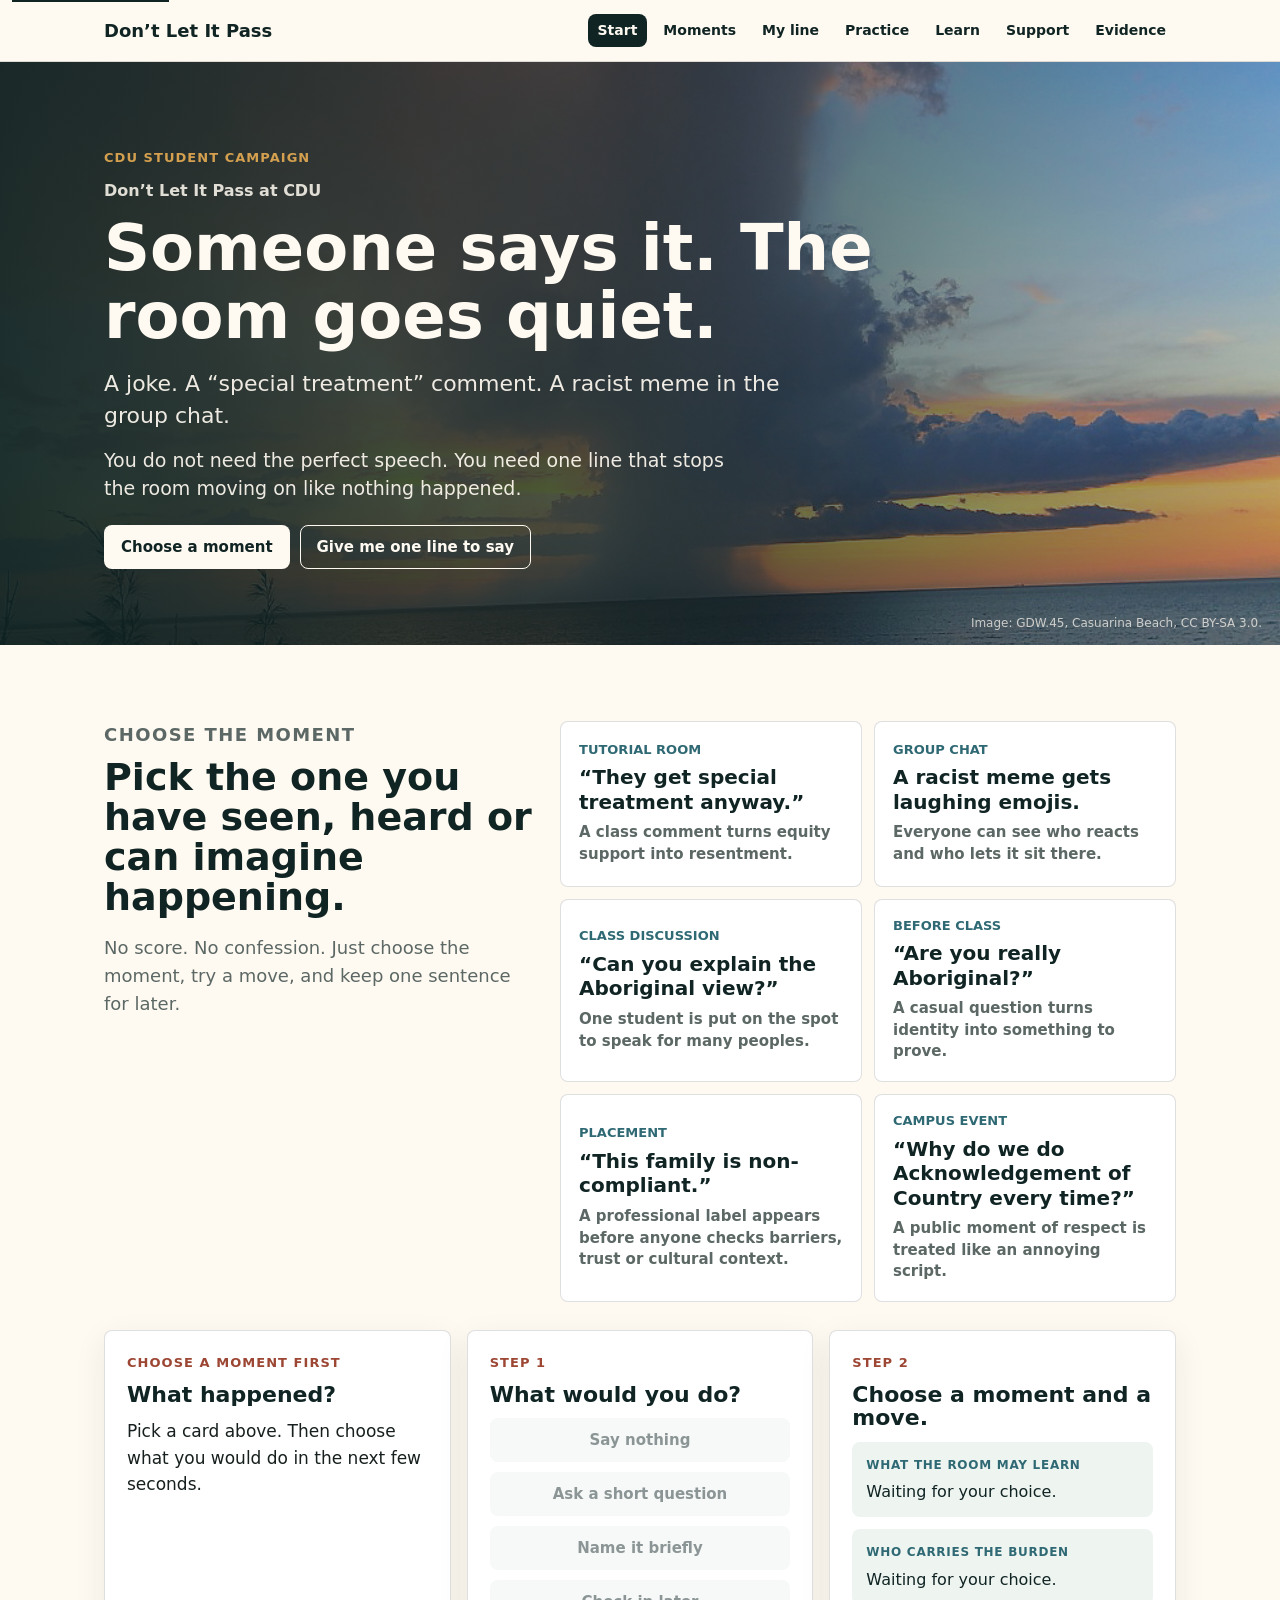
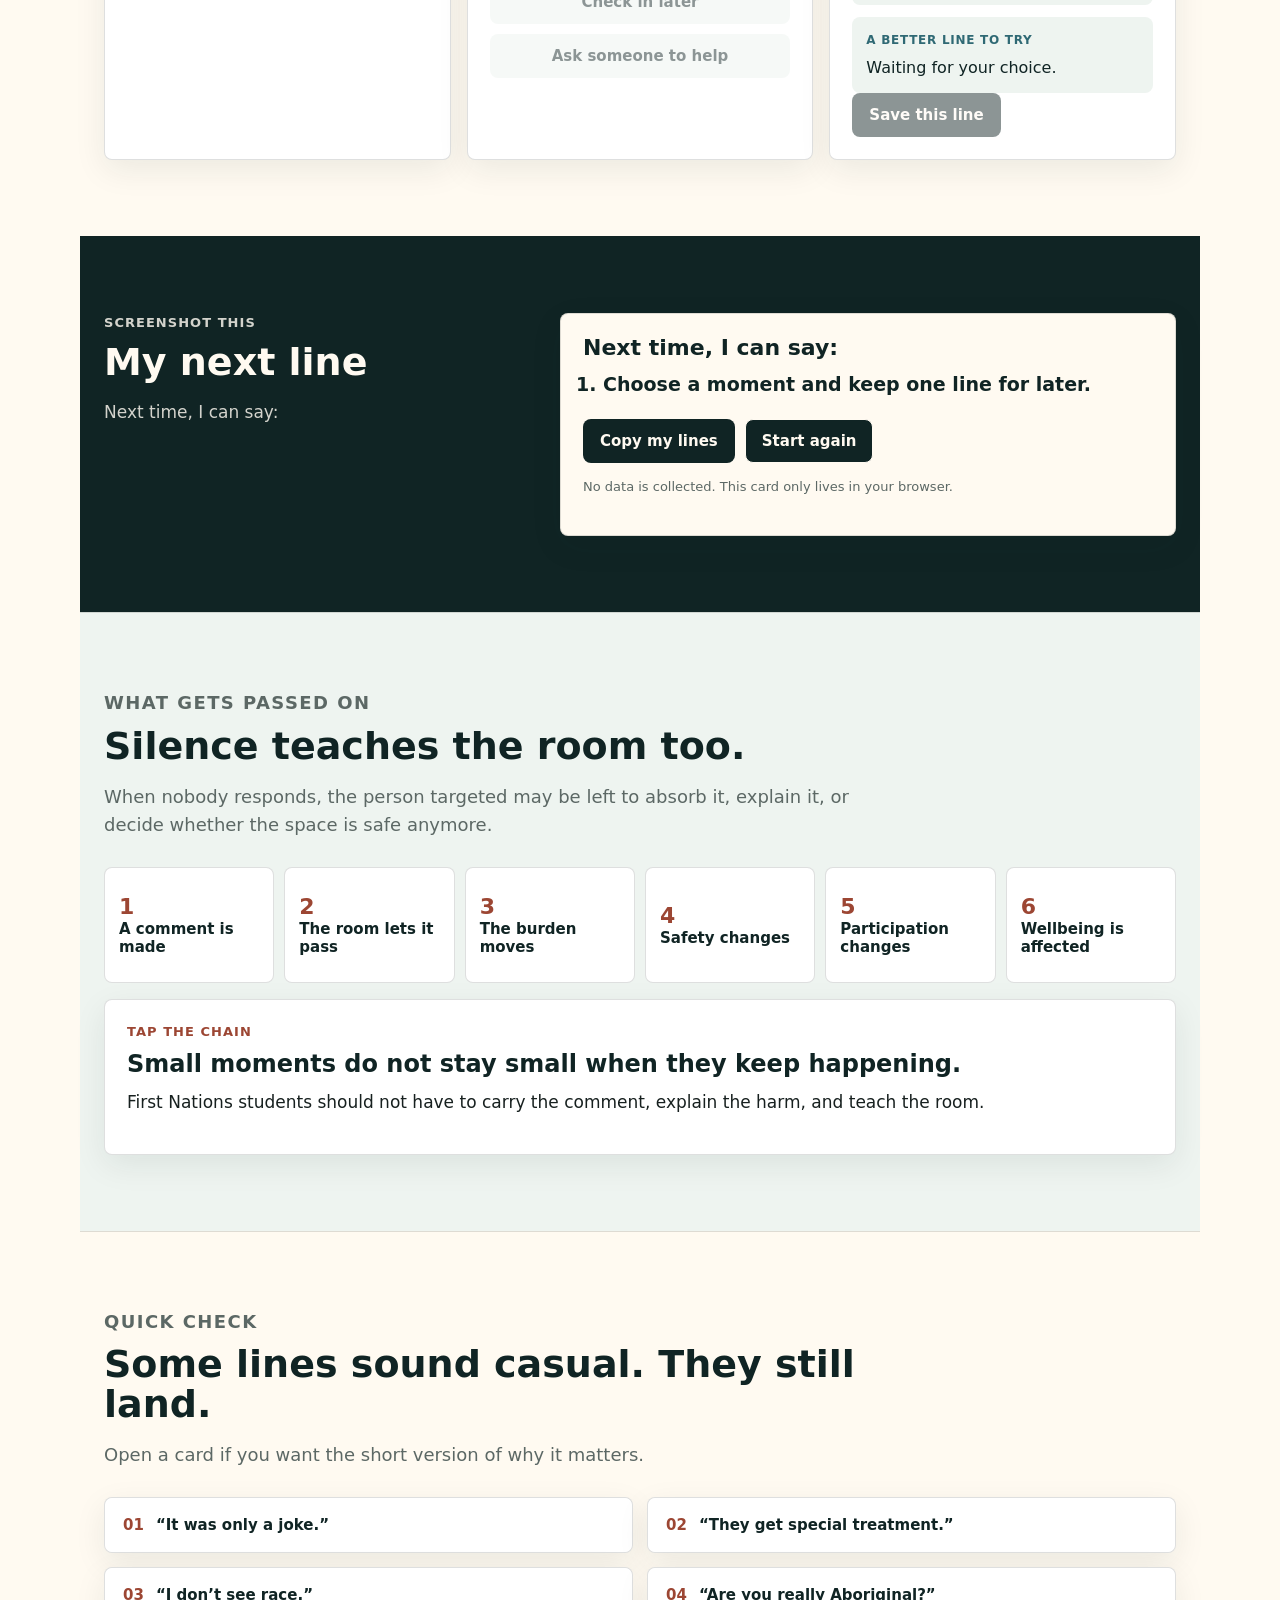
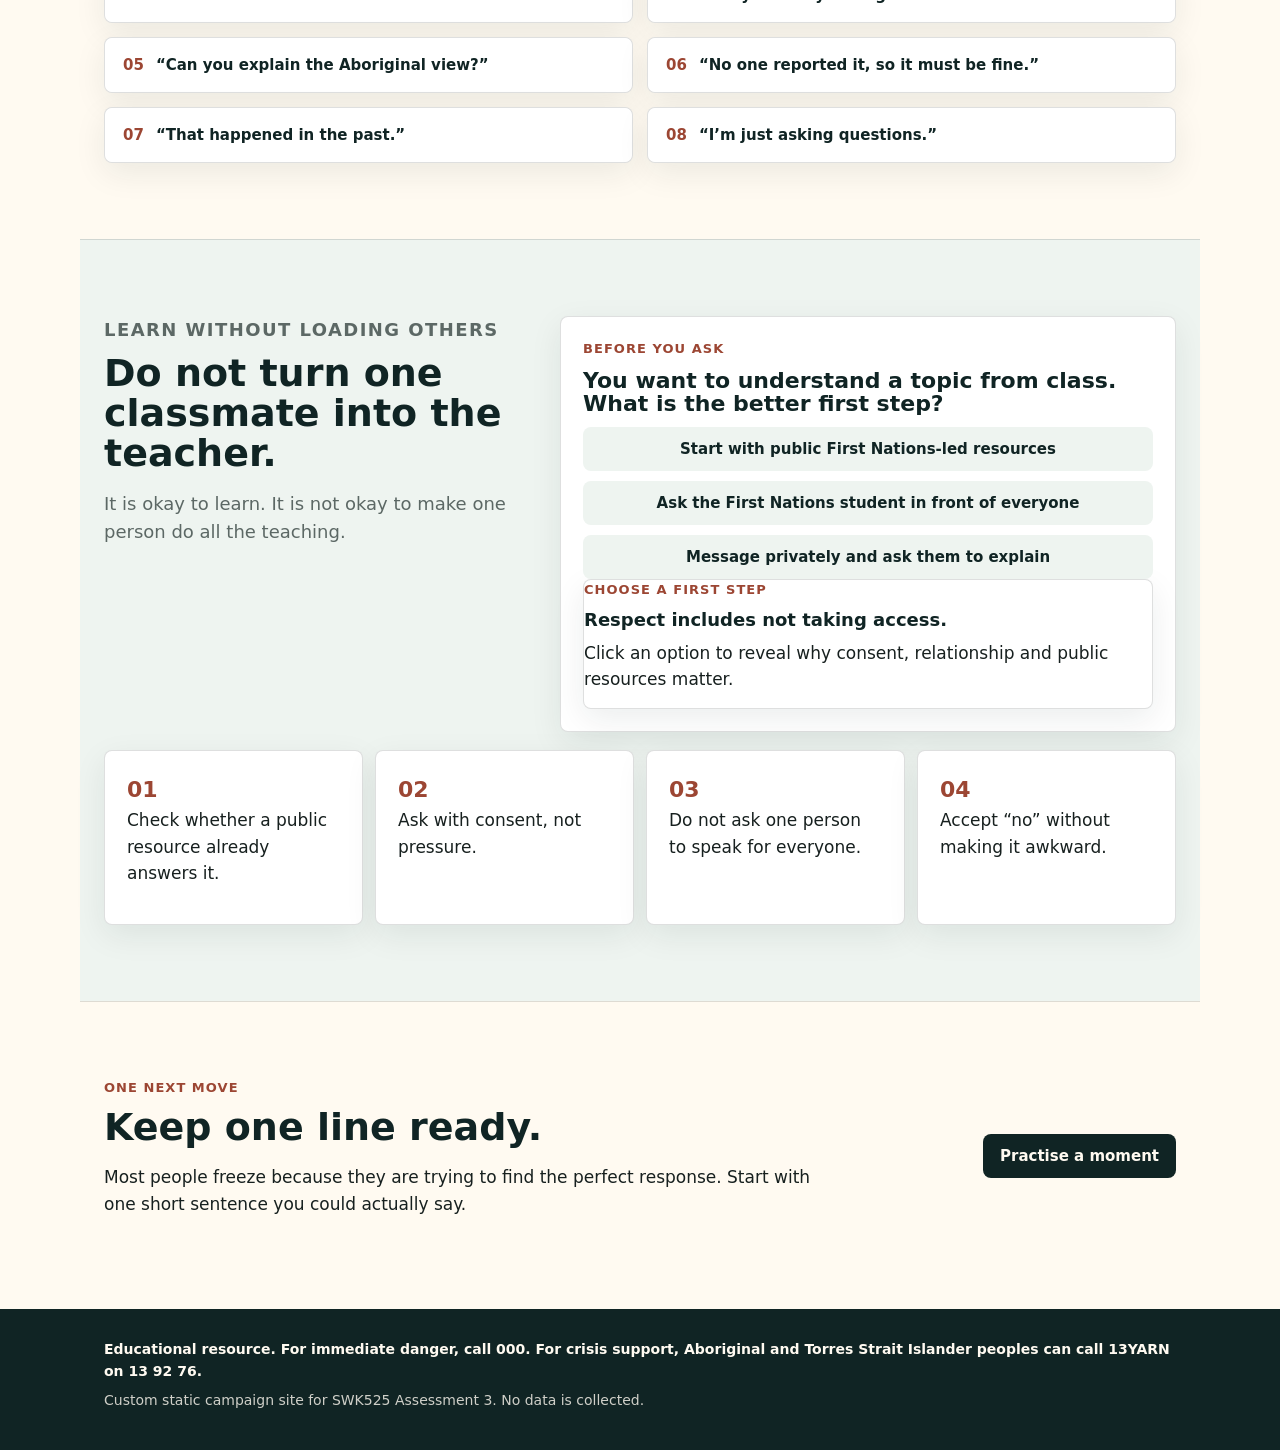
==== commit 79d77de5: "Rebuild site with custom responsive layout" ====
--- a/index.html
+++ b/index.html
@@ -1,35 +1,31 @@
-<!DOCTYPE HTML>
-<!--
-	Adapted from Story by HTML5 UP
-	html5up.net | @ajlkn
-	Free for personal and commercial use under the CCA 3.0 license (html5up.net/license)
--->
+<!doctype html>
 <html lang="en">
 	<head>
+		<meta charset="utf-8">
+		<meta name="viewport" content="width=device-width, initial-scale=1">
+		<meta name="description" content="An interactive CDU student campaign about everyday anti-Indigenous racism, peer action and First Nations wellbeing.">
 		<title>Don’t Let It Pass at CDU</title>
-		<meta charset="utf-8" />
-		<meta name="viewport" content="width=device-width, initial-scale=1, user-scalable=no" />
-		<meta name="description" content="An interactive CDU student campaign about everyday anti-Indigenous racism, peer action and First Nations wellbeing." />
-		<link rel="stylesheet" href="assets/css/main.css" />
-		<link rel="stylesheet" href="assets/css/campaign.css" />
-		<noscript><link rel="stylesheet" href="assets/css/noscript.css" /></noscript>
+		<link rel="stylesheet" href="assets/css/campaign.css">
 	</head>
-	<body class="is-preload campaign-page home-page">
-		<nav class="site-nav" aria-label="Main navigation">
-			<a class="brand" href="index.html">Don’t Let It Pass</a>
-			<div class="nav-links">
-				<a class="active" href="index.html">Start</a>
-				<a href="#moments">Moments</a>
-				<a href="#my-line">My line</a>
-				<a href="act.html">Practice</a>
-				<a href="#learn">Learn</a>
-				<a href="support.html">Support</a>
-				<a href="evidence.html">Evidence</a>
-			</div>
-		</nav>
+	<body>
+		<a class="skip-link" href="#main">Skip to content</a>
+		<header class="site-header">
+			<nav class="site-nav" aria-label="Main navigation">
+				<a class="brand" href="index.html">Don’t Let It Pass</a>
+				<div class="nav-links">
+					<a class="active" href="index.html">Start</a>
+					<a href="#moments">Moments</a>
+					<a href="#my-line">My line</a>
+					<a href="act.html">Practice</a>
+					<a href="#learn">Learn</a>
+					<a href="support.html">Support</a>
+					<a href="evidence.html">Evidence</a>
+				</div>
+			</nav>
+		</header>
 
-		<main>
-			<header class="campaign-hero">
+		<main id="main">
+			<section class="hero" aria-label="Campaign introduction">
 				<div class="hero-inner">
 					<p class="eyebrow">CDU student campaign</p>
 					<p class="campaign-name">Don’t Let It Pass at CDU</p>
@@ -41,10 +37,10 @@
 						<a class="buttonish alt" href="act.html">Give me one line to say</a>
 					</div>
 				</div>
-				<p class="image-credit">Image: GDW.45, <a href="https://commons.wikimedia.org/wiki/File:Wet_Season_Storm_at_Sunset_from_Dripstone_Cliffs_-_Casuarina_Beach.jpg">Casuarina Beach</a>, CC BY-SA 3.0.</p>
-			</header>
+				<p class="image-credit">Image: GDW.45, Casuarina Beach, CC BY-SA 3.0.</p>
+			</section>
 
-			<section id="moments" class="section moment-entry" aria-label="Choose a campus moment">
+			<section id="moments" class="section" aria-label="Choose a campus moment">
 				<div class="moment-workflow">
 					<div class="section-copy">
 						<p class="eyebrow">Choose the moment</p>
@@ -128,7 +124,7 @@
 				</article>
 			</section>
 
-			<section id="quick-check" class="section moments-section" aria-label="Quick check moments">
+			<section id="quick-check" class="section" aria-label="Quick check moments">
 				<div class="section-header">
 					<p class="eyebrow">Quick check</p>
 					<h2>Some lines sound casual. They still land.</h2>
@@ -144,7 +140,7 @@
 						<h2>Do not turn one classmate into the teacher.</h2>
 						<p>It is okay to learn. It is not okay to make one person do all the teaching.</p>
 					</div>
-					<article class="choice-panel light-panel">
+					<article class="choice-panel">
 						<p class="scene-label">Before you ask</p>
 						<h3>You want to understand a topic from class. What is the better first step?</h3>
 						<div id="learn-choices" class="choice-grid">
@@ -178,17 +174,12 @@
 		</main>
 
 		<footer class="site-footer">
-			<p class="disclaimer">Educational resource. For immediate danger, call 000. For crisis support, Aboriginal and Torres Strait Islander peoples can call 13YARN on 13 92 76.</p>
-			<p>Site template adapted from <a href="https://html5up.net/story">Story by HTML5 UP</a>, used under the <a href="https://html5up.net/license">Creative Commons Attribution 3.0 license</a>.</p>
+			<div class="site-footer-inner">
+				<p class="disclaimer">Educational resource. For immediate danger, call 000. For crisis support, Aboriginal and Torres Strait Islander peoples can call 13YARN on 13 92 76.</p>
+				<p>Custom static campaign site for SWK525 Assessment 3. No data is collected.</p>
+			</div>
 		</footer>
 
-		<script src="assets/js/jquery.min.js"></script>
-		<script src="assets/js/jquery.scrollex.min.js"></script>
-		<script src="assets/js/jquery.scrolly.min.js"></script>
-		<script src="assets/js/browser.min.js"></script>
-		<script src="assets/js/breakpoints.min.js"></script>
-		<script src="assets/js/util.js"></script>
-		<script src="assets/js/main.js"></script>
 		<script src="assets/js/nextline.js"></script>
 	</body>
 </html>
--- a/assets/css/campaign.css
+++ b/assets/css/campaign.css
@@ -1,24 +1,19 @@
-/*
-	Custom campaign layer for "Don’t Let It Pass at CDU".
-	Template base: Story by HTML5 UP, CCA 3.0.
-*/
-
 :root {
 	--ink: #17201f;
+	--muted: #5c6865;
 	--deep: #102424;
-	--deep-2: #1f3534;
+	--deep-soft: #183636;
 	--paper: #fffaf1;
-	--chalk: #f7efe0;
-	--mist: #e5eee9;
-	--line: rgba(23, 32, 31, 0.16);
+	--surface: #ffffff;
+	--mist: #eef4f0;
+	--line: rgba(23, 32, 31, 0.14);
+	--sea: #2f6974;
 	--eucalypt: #4f7564;
-	--sea: #2f6974;
-	--clay: #8b3f2e;
-	--ochre: #c46f3d;
-	--gold: #d9aa5e;
-	--danger: #a33b2f;
-	--tight: min(1120px, calc(100vw - 40px));
-	--shadow: 0 24px 70px rgba(16, 36, 36, 0.15);
+	--clay: #9c4633;
+	--gold: #d4a04f;
+	--focus: #0f6fff;
+	--max: 1120px;
+	--shadow: 0 20px 60px rgba(16, 36, 36, 0.14);
 }
 
 * {
@@ -29,51 +24,145 @@
 	scroll-behavior: smooth;
 }
 
+body {
+	background: var(--paper);
+	color: var(--ink);
+	font-family: Inter, ui-sans-serif, system-ui, -apple-system, BlinkMacSystemFont, "Segoe UI", sans-serif;
+	font-size: 17px;
+	line-height: 1.55;
+	margin: 0;
+	min-width: 0;
+	overflow-x: hidden;
+}
+
 body,
+button,
 input,
-select,
 textarea {
-	color: var(--ink);
 	letter-spacing: 0;
 }
 
-body.campaign-page {
-	background: var(--paper);
-	min-width: 0;
+img,
+svg {
+	max-width: 100%;
 }
 
 a {
 	color: var(--sea);
-}
-
-.campaign-page h1,
-.campaign-page h2,
-.campaign-page h3,
-.campaign-page h4,
-.campaign-page p,
-.campaign-page li {
-	letter-spacing: 0;
+	text-decoration-thickness: 0.08em;
+	text-underline-offset: 0.18em;
+}
+
+a:hover {
+	color: var(--clay);
+}
+
+button,
+a {
+	-webkit-tap-highlight-color: transparent;
+}
+
+button:focus-visible,
+a:focus-visible,
+textarea:focus-visible {
+	outline: 3px solid var(--focus);
+	outline-offset: 3px;
+}
+
+h1,
+h2,
+h3,
+h4,
+p,
+ol,
+ul {
+	margin-top: 0;
+}
+
+h1,
+h2,
+h3,
+h4 {
+	color: var(--deep);
+	font-weight: 850;
+	line-height: 1.05;
+	overflow-wrap: anywhere;
+}
+
+h1 {
+	font-size: 64px;
+	max-width: 780px;
+}
+
+h2 {
+	font-size: 38px;
+	margin-bottom: 16px;
+}
+
+h3 {
+	font-size: 24px;
+	margin-bottom: 12px;
+}
+
+h4 {
+	font-size: 18px;
+	margin-bottom: 10px;
+}
+
+p {
+	margin-bottom: 16px;
+	overflow-wrap: anywhere;
+}
+
+ul,
+ol {
+	padding-left: 1.25rem;
+}
+
+li + li {
+	margin-top: 8px;
+}
+
+.skip-link {
+	background: var(--paper);
+	border: 2px solid var(--deep);
+	color: var(--deep);
+	left: 12px;
+	padding: 8px 12px;
+	position: absolute;
+	top: -44px;
+	z-index: 100;
+}
+
+.skip-link:focus {
+	top: 12px;
+}
+
+.site-header {
+	background: rgba(255, 250, 241, 0.96);
+	border-bottom: 1px solid var(--line);
+	position: sticky;
+	top: 0;
+	z-index: 30;
 }
 
 .site-nav {
 	align-items: center;
-	background: rgba(16, 36, 36, 0.97);
-	border-bottom: 1px solid rgba(255, 250, 241, 0.12);
 	display: flex;
+	gap: 18px;
 	justify-content: space-between;
-	left: 0;
-	padding: 0.75rem max(1rem, calc((100vw - 1120px) / 2));
-	position: sticky;
-	right: 0;
-	top: 0;
-	z-index: 30;
+	margin: 0 auto;
+	max-width: var(--max);
+	min-width: 0;
+	padding: 14px 24px;
 }
 
 .brand {
-	color: var(--paper);
-	font-size: 0.95rem;
+	color: var(--deep);
+	font-size: 18px;
 	font-weight: 900;
-	line-height: 1.15;
+	line-height: 1.1;
+	min-width: max-content;
 	text-decoration: none;
 }
 
@@ -81,1182 +170,727 @@
 	align-items: center;
 	display: flex;
 	flex-wrap: wrap;
-	gap: 0.32rem;
+	gap: 6px;
 	justify-content: flex-end;
+	min-width: 0;
 }
 
 .nav-links a {
-	border-radius: 7px;
-	color: rgba(255, 250, 241, 0.78);
-	font-size: 0.76rem;
-	font-weight: 850;
+	border-radius: 8px;
+	color: var(--deep);
+	font-size: 14px;
+	font-weight: 800;
 	line-height: 1.1;
-	padding: 0.55rem 0.65rem;
+	padding: 9px 10px;
 	text-decoration: none;
+	white-space: nowrap;
 }
 
 .nav-links a:hover,
 .nav-links a:focus-visible,
 .nav-links a.active {
-	background: rgba(255, 250, 241, 0.12);
-	color: var(--paper);
-}
-
-.campaign-hero,
+	background: var(--deep);
+	color: var(--paper);
+}
+
+.hero,
 .page-hero {
 	background:
-		linear-gradient(105deg, rgba(16, 36, 36, 0.98) 0%, rgba(16, 36, 36, 0.86) 52%, rgba(16, 36, 36, 0.28) 100%),
+		linear-gradient(90deg, rgba(16, 36, 36, 0.94), rgba(16, 36, 36, 0.72), rgba(16, 36, 36, 0.28)),
 		url("../../images/casuarina-storm.jpg") center / cover;
 	color: var(--paper);
-	overflow: hidden;
 	position: relative;
 }
 
-.campaign-hero {
-	min-height: calc(92vh - 4rem);
-}
-
-.page-hero {
-	min-height: 54vh;
-}
-
-.campaign-hero::after,
-.page-hero::after {
-	background: linear-gradient(135deg, rgba(255, 250, 241, 0.08) 0 1px, transparent 1px 24px);
-	content: "";
-	inset: 0;
-	pointer-events: none;
-	position: absolute;
-}
-
 .hero-inner,
+.page-hero-inner,
+.section,
+.site-footer-inner {
+	margin: 0 auto;
+	max-width: var(--max);
+	min-width: 0;
+	padding-left: 24px;
+	padding-right: 24px;
+}
+
+.hero-inner {
+	padding-bottom: 76px;
+	padding-top: 86px;
+}
+
 .page-hero-inner {
-	margin: 0 auto;
-	max-width: var(--tight);
-	position: relative;
-	z-index: 2;
-}
-
-.hero-inner {
-	padding: 7.2rem 0 5.2rem;
-}
-
-.page-hero-inner {
-	padding: 5.5rem 0 4.6rem;
-}
-
-.eyebrow {
-	color: var(--gold);
-	font-size: 0.76rem;
+	padding-bottom: 64px;
+	padding-top: 72px;
+}
+
+.hero h1,
+.page-hero h1 {
+	color: var(--paper);
+	margin-bottom: 18px;
+}
+
+.hero .lead,
+.page-hero .lead,
+.hero-copy {
+	color: rgba(255, 250, 241, 0.92);
+	font-size: 22px;
+	line-height: 1.45;
+	max-width: 700px;
+}
+
+.hero-copy {
+	font-size: 19px;
+	max-width: 640px;
+}
+
+.campaign-name {
+	color: rgba(255, 250, 241, 0.86);
+	font-size: 16px;
+	font-weight: 900;
+	margin-bottom: 12px;
+}
+
+.eyebrow,
+.scene-label,
+.feedback-label,
+.comment-kicker {
+	color: var(--clay);
+	font-size: 13px;
 	font-weight: 900;
 	letter-spacing: 0.08em;
-	margin-bottom: 0.8rem;
+	margin-bottom: 10px;
 	text-transform: uppercase;
 }
 
-.campaign-name {
-	color: rgba(255, 250, 241, 0.86);
-	font-size: 0.9rem;
-	font-style: normal;
-	font-weight: 900;
-	margin: -0.25rem 0 0.95rem;
-	text-transform: none;
-}
-
-.campaign-hero h1,
-.page-hero h1 {
-	color: var(--paper);
-	font-size: clamp(3.1rem, 8vw, 7.2rem);
-	font-weight: 900;
-	line-height: 0.94;
-	margin: 0 0 1.25rem;
-	max-width: 8.5em;
-}
-
-.page-hero h1 {
-	font-size: clamp(2.8rem, 6.5vw, 5.8rem);
-	max-width: 10em;
-}
-
-.lead,
-.hero-copy {
-	color: rgba(255, 250, 241, 0.9);
-	font-size: clamp(1.12rem, 2.1vw, 1.62rem);
-	font-style: normal;
-	line-height: 1.42;
-	max-width: 47rem;
-}
-
-.hero-copy {
-	font-size: clamp(1rem, 1.65vw, 1.26rem);
-	margin-top: 1rem;
-	max-width: 43rem;
+.hero .eyebrow,
+.page-hero .eyebrow {
+	color: var(--gold);
 }
 
 .hero-actions,
-.challenge-actions {
+.challenge-actions,
+.share-card-actions {
 	display: flex;
 	flex-wrap: wrap;
-	gap: 0.7rem;
-	margin-top: 1.5rem;
+	gap: 10px;
+	margin-top: 22px;
 }
 
 .buttonish,
-.challenge-actions button,
+button,
 .ghost-button,
-.save-line-button,
-.share-card-actions button {
+.save-line-button {
 	align-items: center;
-	background: var(--paper);
 	border: 1px solid transparent;
-	border-radius: 7px;
-	color: var(--deep) !important;
+	border-radius: 8px;
 	cursor: pointer;
 	display: inline-flex;
-	font-family: inherit;
-	font-size: 0.82rem;
-	font-weight: 900;
+	font: inherit;
+	font-size: 15px;
+	font-weight: 850;
 	justify-content: center;
 	line-height: 1.2;
-	min-height: 2.85rem;
-	padding: 0 1rem;
+	min-height: 44px;
+	padding: 11px 16px;
+	text-align: center;
 	text-decoration: none;
-	text-transform: uppercase;
-	white-space: normal;
-}
-
-.buttonish.alt {
+}
+
+.buttonish,
+.save-line-button,
+.challenge-actions button,
+.share-card-actions button {
+	background: var(--deep);
+	color: var(--paper);
+}
+
+.hero .buttonish {
+	background: var(--paper);
+	color: var(--deep);
+}
+
+.buttonish.alt,
+.ghost-button,
+.hero .buttonish.alt {
 	background: transparent;
-	border-color: rgba(255, 250, 241, 0.54);
-	color: var(--paper) !important;
-}
-
-.buttonish.ghost,
-.ghost-button {
-	background: transparent;
-	border-color: var(--line);
-	color: var(--deep) !important;
-}
-
-.challenge-actions button:disabled {
-	cursor: default;
-	opacity: 0.65;
+	border-color: currentColor;
+	color: inherit;
+}
+
+button:disabled {
+	cursor: not-allowed;
+	opacity: 0.48;
 }
 
 .image-credit {
-	bottom: 1rem;
-	color: rgba(255, 250, 241, 0.75);
-	font-size: 0.72rem;
+	bottom: 12px;
+	color: rgba(255, 250, 241, 0.72);
+	font-size: 12px;
+	margin: 0;
 	position: absolute;
-	right: max(1rem, calc((100vw - 1120px) / 2));
-	z-index: 3;
+	right: 18px;
 }
 
 .image-credit a {
-	color: rgba(255, 250, 241, 0.95);
-}
-
-.section,
-.practice-section,
-.card-section {
-	padding: 5rem max(1.25rem, calc((100vw - 1120px) / 2));
+	color: inherit;
+}
+
+.section {
+	padding-bottom: 76px;
+	padding-top: 76px;
+}
+
+.section + .section {
+	border-top: 1px solid var(--line);
+}
+
+.section-header,
+.section-copy {
+	max-width: 760px;
 }
 
 .section-header {
-	margin: 0 auto 1.6rem;
-	max-width: var(--tight);
-}
-
-.section-header h2,
-.section-copy h2,
-.practice-intro h2,
-.card-layout h2,
-.note-layout h2 {
-	color: var(--ink);
-	font-size: clamp(2rem, 4.2vw, 4rem);
-	font-weight: 900;
-	line-height: 1;
-	margin: 0;
-	max-width: 10.5em;
-}
-
-.section-header p:not(.eyebrow),
-.section-copy p:not(.eyebrow),
-.choice-panel p,
-.moment-card p,
-.resource-principles p,
-.practice-intro p,
-.support-choice p,
-.support-choice li,
-.support-directory p,
-.evidence-grid p,
-.benchmark-grid p,
-.reference-list p,
-.line-bank p,
-.line-card li {
-	color: rgba(23, 32, 31, 0.76);
-	font-size: 1rem;
-	line-height: 1.55;
-}
-
-.moment-entry {
-	background: var(--chalk);
-}
-
-.moment-layout,
+	margin-bottom: 28px;
+}
+
+.section-header p,
+.section-copy p,
+.practice-intro p {
+	color: var(--muted);
+	font-size: 18px;
+}
+
 .moment-workflow,
-.response-workflow,
-.saved-line-layout,
 .learn-layout,
 .practice-layout,
-.card-layout {
-	display: grid;
-	gap: 1.25rem;
-	grid-template-columns: 0.85fr 1.15fr;
-	margin: 0 auto;
-	max-width: var(--tight);
-}
-
-.section-copy,
+.card-layout,
+.saved-line-layout {
+	display: grid;
+	gap: 28px;
+	grid-template-columns: minmax(0, 0.82fr) minmax(0, 1.18fr);
+	min-width: 0;
+}
+
+.scenario-cards {
+	display: grid;
+	gap: 12px;
+	grid-template-columns: repeat(2, minmax(0, 1fr));
+	min-width: 0;
+}
+
+.scenario-card {
+	align-items: flex-start;
+	background: var(--surface);
+	border: 1px solid var(--line);
+	border-radius: 8px;
+	box-shadow: none;
+	color: var(--ink);
+	display: flex;
+	flex-direction: column;
+	gap: 8px;
+	min-height: 166px;
+	min-width: 0;
+	padding: 18px;
+	text-align: left;
+	width: 100%;
+}
+
+.scenario-card span {
+	color: var(--sea);
+	font-size: 13px;
+	font-weight: 900;
+	text-transform: uppercase;
+}
+
+.scenario-card strong {
+	color: var(--deep);
+	font-size: 20px;
+	line-height: 1.22;
+	overflow-wrap: anywhere;
+}
+
+.scenario-card small {
+	color: var(--muted);
+	font-size: 15px;
+	line-height: 1.45;
+	overflow-wrap: anywhere;
+}
+
+.scenario-card:hover,
+.scenario-card:focus-visible,
+.scenario-card.active {
+	border-color: var(--sea);
+	box-shadow: 0 12px 36px rgba(47, 105, 116, 0.16);
+	transform: translateY(-1px);
+}
+
+.scenario-card.active {
+	background: var(--deep);
+	color: var(--paper);
+}
+
+.scenario-card.active span,
+.scenario-card.active strong,
+.scenario-card.active small {
+	color: var(--paper);
+}
+
+.response-workflow {
+	display: grid;
+	gap: 16px;
+	grid-template-columns: repeat(3, minmax(0, 1fr));
+	margin-top: 28px;
+	min-width: 0;
+}
+
 .choice-panel,
-.practice-intro,
+.result-panel,
+.share-card,
+.line-card,
 .practice-card,
-.line-card,
 .support-choice,
 .support-directory article,
 .evidence-grid article,
 .benchmark-grid article,
 .line-bank article,
-.reference-list,
 .big-reveal,
-.result-panel,
-.share-card {
-	background: var(--paper);
+.moment-card,
+.reveal-box,
+.resource-principles article {
+	background: var(--surface);
 	border: 1px solid var(--line);
 	border-radius: 8px;
-	box-shadow: var(--shadow);
-}
-
-.section-copy {
-	align-self: start;
-	padding: clamp(1.15rem, 2.5vw, 1.8rem);
-}
-
-.choice-panel {
-	padding: clamp(1.1rem, 2.5vw, 1.7rem);
-}
-
-.choice-panel h3 {
-	color: var(--ink);
-	font-size: clamp(1.75rem, 4vw, 3.1rem);
+	box-shadow: 0 10px 32px rgba(16, 36, 36, 0.08);
+}
+
+.choice-panel,
+.result-panel,
+.share-card,
+.line-card,
+.practice-card,
+.support-choice,
+.support-directory article,
+.evidence-grid article,
+.benchmark-grid article,
+.line-bank article,
+.big-reveal,
+.resource-principles article {
+	padding: 22px;
+	min-width: 0;
+}
+
+.choice-panel h3,
+.result-panel h3,
+.share-card h3,
+.line-card h3 {
+	font-size: 22px;
+}
+
+.action-chip-grid,
+.choice-grid,
+.scenario-list {
+	display: grid;
+	gap: 10px;
+}
+
+.action-chip-grid button,
+.choice-grid button,
+.scenario-list button,
+.line-bank button {
+	background: var(--mist);
+	border: 1px solid transparent;
+	color: var(--deep);
+	width: 100%;
+}
+
+.action-chip-grid button.active,
+.choice-grid button.active,
+.scenario-list button.active,
+.line-bank button:hover,
+.line-bank button:focus-visible {
+	background: var(--deep);
+	color: var(--paper);
+}
+
+.result-lines {
+	display: grid;
+	gap: 12px;
+}
+
+.result-lines div,
+.keep-line,
+.card-rules span {
+	background: var(--mist);
+	border-radius: 8px;
+	padding: 14px;
+}
+
+.result-lines span,
+.keep-line span {
+	color: var(--sea);
+	display: block;
+	font-size: 12px;
 	font-weight: 900;
-	line-height: 1;
-	margin: 0 0 0.9rem;
-}
-
-.scenario-cards {
-	display: grid;
-	gap: 0.85rem;
-	grid-template-columns: repeat(3, minmax(0, 1fr));
-}
-
-.scenario-card {
-	background: var(--paper);
-	border: 1px solid var(--line);
-	border-radius: 8px;
-	box-shadow: 0 12px 34px rgba(16, 36, 36, 0.08);
-	color: var(--ink) !important;
-	cursor: pointer;
-	display: grid;
-	gap: 0.55rem;
-	min-height: 11.5rem;
-	padding: 1rem;
-	text-align: left;
-	transition: border-color 160ms ease, box-shadow 160ms ease, transform 160ms ease;
-	width: 100%;
-}
-
-.scenario-card span {
-	color: var(--clay);
-	font-size: 0.74rem;
-	font-weight: 900;
-	letter-spacing: 0.08em;
+	letter-spacing: 0.06em;
+	margin-bottom: 6px;
 	text-transform: uppercase;
 }
 
-.scenario-card strong {
-	font-size: clamp(1.1rem, 2.2vw, 1.5rem);
-	font-weight: 900;
-	line-height: 1.08;
-}
-
-.scenario-card small {
-	color: rgba(23, 32, 31, 0.68);
-	font-size: 0.88rem;
-	line-height: 1.35;
-}
-
-.scenario-card:hover,
-.scenario-card:focus-visible,
-.scenario-card.active {
-	border-color: var(--deep);
-	box-shadow: 0 18px 44px rgba(16, 36, 36, 0.16);
-	transform: translateY(-2px);
-}
-
-.scenario-card.active {
-	background: var(--deep);
-	color: var(--paper) !important;
-}
-
-.scenario-card.active span,
-.scenario-card.active strong,
-.scenario-card.active small {
-	color: var(--paper);
-}
-
-.response-workflow {
-	grid-template-columns: 0.72fr 0.88fr 1.15fr;
-	margin-top: 1.2rem;
-}
-
-.selected-moment-panel,
-.action-panel,
-.result-panel,
-.share-card {
-	box-shadow: none;
-	padding: clamp(1rem, 2.2vw, 1.35rem);
-}
-
-.action-chip-grid {
-	display: grid;
-	gap: 0.58rem;
-	margin-top: 1rem;
-}
-
-.action-chip-grid button {
-	background: #ffffff;
-	border: 1px solid var(--line);
-	border-left: 5px solid var(--eucalypt);
-	border-radius: 8px;
-	color: var(--ink) !important;
-	cursor: pointer;
-	font: inherit;
-	font-size: 0.92rem;
-	font-weight: 850;
-	letter-spacing: 0;
-	line-height: 1.25;
-	min-height: 3.05rem;
-	padding: 0.75rem;
-	text-align: left;
-	text-transform: none;
-	white-space: normal;
-	width: 100%;
-}
-
-.action-chip-grid button:disabled {
-	cursor: not-allowed;
-	opacity: 0.5;
-}
-
-.action-chip-grid button.active {
-	background: rgba(79, 117, 100, 0.16);
-	border-color: var(--eucalypt);
-}
-
-.result-panel {
-	background: var(--deep);
-	color: var(--paper);
-}
-
-.result-panel h3 {
-	color: var(--paper);
-	font-size: clamp(1.35rem, 3vw, 2.25rem);
-	font-weight: 900;
-	line-height: 1.05;
-	margin: 0 0 1rem;
-}
-
-.result-lines {
-	display: grid;
-	gap: 0.65rem;
-}
-
-.result-lines div {
-	background: rgba(255, 250, 241, 0.1);
-	border: 1px solid rgba(255, 250, 241, 0.16);
-	border-radius: 8px;
-	padding: 0.75rem;
-}
-
-.result-lines span {
-	color: var(--gold);
+.result-lines p,
+.keep-line strong {
+	color: var(--deep);
 	display: block;
-	font-size: 0.72rem;
-	font-weight: 900;
-	letter-spacing: 0.08em;
-	margin-bottom: 0.35rem;
-	text-transform: uppercase;
-}
-
-.result-lines p {
-	color: rgba(255, 250, 241, 0.9);
-	font-size: 0.98rem;
+	font-size: 16px;
 	line-height: 1.45;
 	margin: 0;
 }
 
-.save-line-button {
-	margin-top: 1rem;
-}
-
-.save-line-button:disabled {
-	cursor: not-allowed;
-	opacity: 0.55;
-}
-
-.saved-line-section {
-	background:
-		linear-gradient(135deg, rgba(16, 36, 36, 0.94), rgba(47, 105, 116, 0.8)),
-		url("../../images/casuarina-storm.jpg") center / cover;
-	color: var(--paper);
-}
-
-.saved-line-layout {
-	align-items: center;
-	grid-template-columns: 0.7fr 1.3fr;
-}
-
-.saved-line-layout h2,
-.saved-line-layout .eyebrow {
-	color: var(--paper);
-}
-
-.saved-line-layout p {
-	color: rgba(255, 250, 241, 0.86);
-}
-
-.share-card {
-	color: var(--ink);
+.saved-line-section,
+.card-section {
+	background: var(--deep);
+	color: var(--paper);
+}
+
+.saved-line-section h2,
+.card-section h2,
+.saved-line-section h3,
+.card-section h3 {
+	color: var(--paper);
+}
+
+.saved-line-section p,
+.card-section p {
+	color: rgba(255, 250, 241, 0.82);
+}
+
+.share-card,
+.line-card {
+	background: var(--paper);
+	color: var(--deep);
 	position: relative;
 }
 
-.share-card::before {
-	background: linear-gradient(90deg, var(--ochre), var(--gold), var(--eucalypt));
-	border-radius: 8px 8px 0 0;
-	content: "";
-	height: 0.55rem;
-	left: -1px;
-	position: absolute;
-	right: -1px;
-	top: -1px;
-}
-
-.share-card h3 {
-	font-size: clamp(1.55rem, 3vw, 2.35rem);
+.share-card h3,
+.line-card h3 {
+	color: var(--deep);
+}
+
+.share-card ol,
+.line-card ol {
+	margin-bottom: 18px;
+	padding-left: 1.25rem;
+}
+
+.share-card li,
+.line-card li {
+	font-size: 19px;
+	font-weight: 750;
+	line-height: 1.38;
+}
+
+.screenshot-note {
+	color: var(--muted) !important;
+	font-size: 13px;
+	margin-top: 14px;
+}
+
+.chain-section,
+.learn-section,
+.modes-section,
+.directory-section,
+.references-section {
+	background: var(--mist);
+}
+
+.chain-list {
+	display: grid;
+	gap: 10px;
+	grid-template-columns: repeat(6, minmax(0, 1fr));
+	margin-bottom: 16px;
+}
+
+.chain-list button {
+	align-items: flex-start;
+	background: var(--surface);
+	border: 1px solid var(--line);
+	color: var(--deep);
+	flex-direction: column;
+	min-height: 116px;
+	padding: 14px;
+	text-align: left;
+}
+
+.chain-list button span {
+	color: var(--clay);
+	font-size: 22px;
 	font-weight: 900;
-	margin: 0.65rem 0 1rem;
-}
-
-.share-card ol {
-	margin: 0 0 1rem 1.2rem;
-}
-
-.share-card li {
-	font-size: clamp(1.05rem, 2vw, 1.3rem);
-	font-weight: 850;
-	line-height: 1.35;
-	margin: 0.45rem 0;
-}
-
-.share-card-actions {
-	display: flex;
-	flex-wrap: wrap;
-	gap: 0.65rem;
-	margin-top: 1rem;
-}
-
-.share-card-actions .ghost-button {
-	border-color: var(--line);
-}
-
-.screenshot-note {
-	color: rgba(23, 32, 31, 0.62) !important;
-	font-size: 0.82rem !important;
-	margin: 0.9rem 0 0;
-}
-
-.manual-copy-box {
-	background: var(--mist);
-	border: 1px solid var(--line);
-	border-radius: 7px;
-	color: var(--ink);
-	display: block;
-	font: inherit;
-	font-size: 0.95rem;
-	line-height: 1.35;
-	margin-top: 0.75rem;
-	min-height: 5.5rem;
-	padding: 0.75rem;
-	resize: vertical;
-	width: 100%;
-}
-
-.scene-label,
-.comment-kicker {
-	color: var(--clay);
-	font-size: 0.76rem;
-	font-weight: 900;
-	letter-spacing: 0.08em;
-	margin-bottom: 0.65rem;
-	text-transform: uppercase;
-}
-
-.choice-grid {
-	display: grid;
-	gap: 0.68rem;
-	margin-top: 1rem;
-}
-
-.entry-choice-grid {
-	grid-template-columns: repeat(5, minmax(0, 1fr));
-}
-
-.choice-grid button,
-.scenario-list button,
-.line-bank button,
-.moment-card > button,
-.chain-list button {
-	background: #ffffff;
-	border: 1px solid var(--line);
-	border-radius: 7px;
-	color: var(--ink) !important;
-	cursor: pointer;
-	font: inherit;
-	font-size: 0.92rem;
-	font-weight: 850;
-	letter-spacing: 0;
-	line-height: 1.25;
-	min-height: 3.05rem;
-	overflow-wrap: anywhere;
-	padding: 0.75rem;
-	text-align: left;
-	text-overflow: clip;
-	text-transform: none;
-	white-space: normal;
-	width: 100%;
-}
-
-.choice-grid button:hover,
-.choice-grid button:focus-visible,
-.scenario-list button:hover,
-.scenario-list button:focus-visible,
-.line-bank button:hover,
-.line-bank button:focus-visible,
-.moment-card > button:hover,
-.moment-card > button:focus-visible,
-.chain-list button:hover,
-.chain-list button:focus-visible,
-.action-chip-grid button:hover:not(:disabled),
-.action-chip-grid button:focus-visible:not(:disabled) {
-	border-color: var(--sea);
-	box-shadow: 0 12px 28px rgba(16, 36, 36, 0.14);
-	transform: translateY(-1px);
-}
-
-.choice-grid button.active,
-.scenario-list button.active,
+}
+
 .chain-list button.active {
 	background: var(--deep);
-	border-color: var(--deep);
-	color: var(--paper) !important;
-}
-
-.reveal-box,
-.big-reveal,
-.response-feedback {
-	background: rgba(79, 117, 100, 0.1);
-	border: 1px solid rgba(79, 117, 100, 0.25);
+	color: var(--paper);
+}
+
+.moment-cards {
+	display: grid;
+	gap: 14px;
+	grid-template-columns: repeat(2, minmax(0, 1fr));
+}
+
+.moment-card {
+	overflow: hidden;
+}
+
+.moment-card > button {
+	background: var(--surface);
+	border: 0;
 	border-radius: 8px;
-	margin-top: 1rem;
-	padding: 1rem;
-}
-
-.big-reveal {
-	box-shadow: none;
-	margin: 1rem auto 0;
-	max-width: var(--tight);
-}
-
-.feedback-label {
+	color: var(--deep);
+	display: grid;
+	gap: 12px;
+	grid-template-columns: auto 1fr;
+	justify-content: start;
+	padding: 18px;
+	text-align: left;
+	width: 100%;
+}
+
+.moment-card > button span {
 	color: var(--clay);
-	font-size: 0.74rem;
 	font-weight: 900;
-	letter-spacing: 0.08em;
-	margin-bottom: 0.35rem;
-	text-transform: uppercase;
-}
-
-.reveal-box h4,
-.response-feedback h4 {
-	font-size: 1.18rem;
-	font-weight: 900;
-	margin: 0 0 0.45rem;
-}
-
-.chain-section {
-	background: var(--paper);
-}
-
-.chain-list {
-	display: grid;
-	gap: 0.8rem;
-	grid-template-columns: repeat(6, minmax(0, 1fr));
-	margin: 0 auto;
-	max-width: var(--tight);
-}
-
-.chain-list button {
-	align-content: start;
-	min-height: 7.8rem;
-}
-
-.chain-list span {
-	color: var(--ochre);
-	display: block;
-	font-size: 1.8rem;
-	font-weight: 900;
-	line-height: 1;
-	margin-bottom: 0.6rem;
-}
-
-.moments-section,
-.practice-section,
-.modes-section,
-.evidence-section,
-.support-paths {
-	background: var(--chalk);
-}
-
-.moment-cards {
-	display: grid;
-	gap: 0.85rem;
-	grid-template-columns: repeat(2, minmax(0, 1fr));
-	margin: 0 auto;
-	max-width: var(--tight);
-}
-
-.moment-card {
-	background: var(--paper);
-	border: 1px solid var(--line);
-	border-radius: 8px;
-	overflow: hidden;
-}
-
-.moment-card > button {
-	border: 0;
-	border-radius: 0;
-	box-shadow: none;
-	display: grid;
-	gap: 0.55rem;
-	grid-template-columns: auto 1fr;
-	min-height: 5.2rem;
-}
-
-.moment-card > button span {
-	color: var(--ochre);
-	font-size: 1.15rem;
-	font-weight: 900;
-}
-
-.moment-card > button strong {
-	align-self: center;
-	font-size: clamp(1.1rem, 2.2vw, 1.55rem);
-	font-weight: 900;
-	line-height: 1.1;
-}
-
-.moment-card.open > button {
-	background: var(--deep);
-	color: var(--paper) !important;
-}
-
-.moment-card.open > button span,
-.moment-card.open > button strong {
-	color: var(--paper);
 }
 
 .moment-card-body {
 	border-top: 1px solid var(--line);
 	display: grid;
-	gap: 0.85rem;
-	padding: 1rem;
-}
-
-.moment-card-body h3 {
-	color: var(--clay);
-	font-size: 0.78rem;
-	font-weight: 900;
-	letter-spacing: 0.08em;
-	margin: 0 0 0.25rem;
-	text-transform: uppercase;
-}
-
-.moment-card-body p {
-	margin: 0;
+	gap: 14px;
+	padding: 18px;
 }
 
 .moment-card-body blockquote {
-	background: var(--mist);
-	border-left: 5px solid var(--eucalypt);
-	font-size: 1.05rem;
-	font-weight: 900;
-	line-height: 1.35;
-	margin: 0;
-	padding: 0.9rem 1rem;
-}
-
-.learn-section {
-	background: var(--paper);
-}
-
-.light-panel {
-	background: var(--chalk);
-}
-
-.resource-principles {
-	display: grid;
-	gap: 0.8rem;
-	grid-template-columns: repeat(4, minmax(0, 1fr));
-	margin: 1rem auto 0;
-	max-width: var(--tight);
-}
-
-.resource-principles article {
-	background: var(--deep);
-	border-radius: 8px;
-	color: var(--paper);
-	min-height: 9rem;
-	padding: 1rem;
-}
-
-.resource-principles span {
-	color: var(--gold);
-	display: block;
-	font-size: 1.5rem;
-	font-weight: 900;
-	margin-bottom: 0.6rem;
-}
-
-.resource-principles p {
-	color: rgba(255, 250, 241, 0.9);
+	border-left: 4px solid var(--clay);
+	color: var(--deep);
+	font-size: 18px;
 	font-weight: 800;
 	margin: 0;
-}
-
-.final-cta,
-.card-section {
+	padding-left: 14px;
+}
+
+[hidden] {
+	display: none !important;
+}
+
+.resource-principles {
+	display: grid;
+	gap: 12px;
+	grid-template-columns: repeat(4, minmax(0, 1fr));
+	margin-top: 18px;
+}
+
+.resource-principles span,
+.support-choice span,
+.evidence-grid span {
+	color: var(--clay);
+	font-size: 22px;
+	font-weight: 900;
+}
+
+.final-cta {
 	align-items: center;
-	background: var(--deep);
-	color: var(--paper);
 	display: flex;
-	gap: 1rem;
+	gap: 22px;
 	justify-content: space-between;
 }
 
-.final-cta > div,
-.final-cta > a {
-	max-width: var(--tight);
-}
-
-.final-cta h2,
-.final-cta .eyebrow,
-.card-layout h2,
-.card-layout .eyebrow {
-	color: var(--paper);
-}
-
-.final-cta h2 {
-	font-size: clamp(2rem, 4.2vw, 4rem);
-	font-weight: 900;
-	line-height: 1;
-	margin: 0;
-}
-
-.final-cta p:not(.eyebrow),
-.card-layout > div > p {
-	color: rgba(255, 250, 241, 0.82);
-	max-width: 38rem;
+.final-cta div {
+	max-width: 740px;
 }
 
 .practice-layout {
-	grid-template-columns: 0.88fr 1.12fr;
-}
-
-.practice-intro {
-	align-self: start;
-	padding: clamp(1.15rem, 2.5vw, 1.8rem);
+	align-items: start;
+	grid-template-columns: minmax(260px, 0.75fr) minmax(0, 1.25fr);
+}
+
+.practice-card {
 	position: sticky;
-	top: 5rem;
-}
-
-.scenario-list {
-	display: grid;
-	gap: 0.6rem;
-	margin-top: 1.2rem;
-}
-
-.practice-card {
-	min-height: 44rem;
-	padding: clamp(1rem, 2.2vw, 1.7rem);
+	top: 92px;
 }
 
 .practice-topline {
 	align-items: center;
-	display: grid;
-	gap: 1rem;
-	grid-template-columns: auto 1fr;
-	margin-bottom: 1rem;
-}
-
-.practice-topline span {
-	color: var(--clay);
-	font-size: 0.78rem;
-	font-weight: 900;
-	letter-spacing: 0.08em;
-	text-transform: uppercase;
+	display: flex;
+	gap: 14px;
+	justify-content: space-between;
+	margin-bottom: 16px;
 }
 
 .practice-meter {
-	background: rgba(16, 36, 36, 0.13);
+	background: var(--mist);
 	border-radius: 999px;
-	height: 0.6rem;
+	flex: 1;
+	height: 10px;
 	overflow: hidden;
 }
 
 .practice-meter div {
-	background: linear-gradient(90deg, var(--ochre), var(--gold));
-	border-radius: inherit;
+	background: var(--clay);
 	height: 100%;
-	transition: width 220ms ease;
-	width: 12.5%;
+	width: 0;
 }
 
 .scene-box {
 	background: var(--deep);
 	border-radius: 8px;
 	color: var(--paper);
-	min-height: 17rem;
-	padding: clamp(1rem, 2.4vw, 1.7rem);
+	margin-bottom: 18px;
+	padding: 20px;
 }
 
 .scene-box h3 {
 	color: var(--paper);
-	font-size: clamp(1.9rem, 4.8vw, 4rem);
-	font-weight: 900;
-	line-height: 1;
-	margin: 0 0 1rem;
-}
-
-.scene-box p:not(.comment-kicker) {
-	color: rgba(255, 250, 241, 0.84);
-	font-size: 1.02rem;
-	line-height: 1.45;
-	margin: 0;
-	max-width: 39rem;
-}
-
-.choice-area {
-	margin-top: 1rem;
-}
-
-.choice-area h4 {
-	font-size: 1.05rem;
-	font-weight: 900;
-	margin: 0 0 0.8rem;
-}
-
-.choice-button {
-	background: #ffffff;
-	border: 1px solid var(--line);
-	border-left: 5px solid var(--eucalypt);
+	font-size: 28px;
+}
+
+.scene-box p {
+	color: rgba(255, 250, 241, 0.82);
+	margin-bottom: 0;
+}
+
+.choice-button.is-best {
+	background: #dceee4;
+	border-color: #7aa98b;
+}
+
+.choice-button.is-risky {
+	background: #f3dfd9;
+	border-color: #c78778;
+}
+
+.response-feedback {
+	border-top: 1px solid var(--line);
+	margin-top: 18px;
+	padding-top: 18px;
+}
+
+.impact-row {
+	display: grid;
+	gap: 10px;
+	grid-template-columns: repeat(3, minmax(0, 1fr));
+	margin: 16px 0;
+}
+
+.impact-pill {
 	border-radius: 8px;
-	color: var(--ink);
-	cursor: pointer;
-	font: inherit;
-	font-size: 0.98rem;
+	padding: 12px;
+	text-align: center;
+}
+
+.impact-pill.good {
+	background: #dceee4;
+}
+
+.impact-pill.risk {
+	background: #f3dfd9;
+}
+
+.impact-pill span {
+	display: block;
+	font-size: 12px;
 	font-weight: 800;
-	letter-spacing: 0;
-	line-height: 1.35;
-	min-height: 4rem;
-	overflow-wrap: anywhere;
-	padding: 0.85rem 1rem;
+	text-transform: uppercase;
+}
+
+.impact-pill strong {
+	display: block;
+	font-size: 22px;
+}
+
+.card-rules {
+	display: grid;
+	gap: 10px;
+	margin-bottom: 16px;
+}
+
+.line-bank,
+.support-directory,
+.benchmark-grid {
+	display: grid;
+	gap: 16px;
+	grid-template-columns: repeat(3, minmax(0, 1fr));
+}
+
+.line-bank article {
+	display: flex;
+	flex-direction: column;
+	gap: 10px;
+}
+
+.line-bank button {
+	justify-content: flex-start;
 	text-align: left;
-	text-overflow: clip;
-	text-transform: none;
-	transition: border-color 160ms ease, box-shadow 160ms ease, transform 160ms ease;
-	white-space: normal;
-	width: 100%;
-}
-
-.choice-button:disabled {
-	cursor: default;
-	opacity: 0.82;
-	transform: none;
-}
-
-.choice-button.is-best {
-	background: rgba(79, 117, 100, 0.14);
-	border-color: var(--eucalypt);
-}
-
-.choice-button.is-risky {
-	background: rgba(196, 111, 61, 0.12);
-	border-color: var(--ochre);
-}
-
-.impact-row {
-	display: grid;
-	gap: 0.55rem;
-	grid-template-columns: repeat(3, minmax(0, 1fr));
-	margin: 0.8rem 0 0.9rem;
-}
-
-.impact-pill {
-	background: var(--paper);
-	border: 1px solid var(--line);
-	border-left: 4px solid var(--eucalypt);
-	border-radius: 8px;
-	padding: 0.65rem;
-}
-
-.impact-pill.risk {
-	border-left-color: var(--danger);
-}
-
-.impact-pill span {
-	color: var(--clay);
-	display: block;
-	font-size: 0.72rem;
-	font-weight: 900;
-	text-transform: uppercase;
-}
-
-.impact-pill strong {
-	color: var(--ink);
-	display: block;
-	font-size: 1.35rem;
-	font-weight: 900;
-	line-height: 1.1;
-	margin-top: 0.2rem;
-}
-
-.keep-line {
-	background: var(--paper);
+}
+
+.support-choice-grid,
+.evidence-grid {
+	display: grid;
+	gap: 16px;
+	grid-template-columns: repeat(2, minmax(0, 1fr));
+}
+
+.support-choice.urgent {
+	background: var(--deep);
+	color: var(--paper);
+}
+
+.support-choice.urgent h2 {
+	color: var(--paper);
+}
+
+.support-choice.urgent p {
+	color: rgba(255, 250, 241, 0.86);
+}
+
+.support-directory article a,
+.benchmark-grid article a {
+	font-weight: 850;
+}
+
+.reference-list {
+	background: var(--surface);
 	border: 1px solid var(--line);
 	border-radius: 8px;
-	display: grid;
-	gap: 0.35rem;
-	padding: 0.85rem;
-}
-
-.keep-line span {
-	color: var(--clay);
-	font-size: 0.72rem;
-	font-weight: 900;
-	text-transform: uppercase;
-}
-
-.keep-line strong {
-	font-size: 1.05rem;
-	line-height: 1.35;
-}
-
-.card-layout {
-	align-items: start;
-	grid-template-columns: 0.75fr 1.25fr;
-}
-
-.line-card {
-	color: var(--ink);
-	padding: clamp(1.1rem, 2.5vw, 1.7rem);
-}
-
-.line-card h3 {
-	font-size: clamp(1.6rem, 3vw, 2.4rem);
-	font-weight: 900;
-	margin: 0 0 1rem;
-}
-
-.line-card ol {
-	margin: 0 0 1rem 1.2rem;
-}
-
-.line-card li {
-	margin: 0.4rem 0;
-}
-
-.card-rules {
-	display: grid;
-	gap: 0.55rem;
-	grid-template-columns: repeat(3, minmax(0, 1fr));
-	margin-top: 1rem;
-}
-
-.card-rules span {
-	background: var(--mist);
-	border-radius: 7px;
-	font-size: 0.86rem;
-	font-weight: 850;
-	line-height: 1.25;
-	padding: 0.75rem;
-}
-
-.line-bank,
-.support-choice-grid,
-.support-directory,
-.evidence-grid,
-.benchmark-grid {
-	display: grid;
-	gap: 1rem;
-	margin: 0 auto;
-	max-width: var(--tight);
-}
-
-.line-bank {
-	grid-template-columns: repeat(5, minmax(0, 1fr));
-}
-
-.line-bank article {
-	box-shadow: none;
-	padding: 1rem;
-}
-
-.line-bank h3 {
-	font-size: 1.18rem;
-	font-weight: 900;
-	margin: 0 0 0.5rem;
-}
-
-.line-bank button {
-	margin-top: 0.55rem;
-}
-
-.support-choice-grid {
-	grid-template-columns: repeat(4, minmax(0, 1fr));
-}
-
-.support-choice,
-.support-directory article,
-.evidence-grid article,
-.benchmark-grid article {
-	box-shadow: none;
-	padding: clamp(1rem, 2.2vw, 1.4rem);
-}
-
-.support-choice > span,
-.evidence-grid article > span {
-	color: var(--ochre);
-	display: block;
-	font-size: 2rem;
-	font-weight: 900;
-	line-height: 1;
-	margin-bottom: 0.8rem;
-}
-
-.support-choice h2,
-.evidence-grid h2 {
-	font-size: clamp(1.35rem, 2.6vw, 2.15rem);
-	font-weight: 900;
-	line-height: 1.05;
-	margin: 0 0 0.8rem;
-}
-
-.support-choice ul {
-	margin: 0.75rem 0 0 1rem;
-	padding: 0;
-}
-
-.support-choice.urgent {
-	border-color: rgba(163, 59, 47, 0.35);
-}
-
-.directory-section,
-.references-section,
-.benchmark-section {
-	background: var(--paper);
-}
-
-.support-directory {
-	grid-template-columns: repeat(4, minmax(0, 1fr));
-}
-
-.support-directory article {
-	background: var(--chalk);
-}
-
-.support-directory h3,
-.benchmark-grid h3 {
-	font-size: 1.08rem;
-	font-weight: 900;
-	margin-bottom: 0.55rem;
-}
-
-.support-directory a,
-.benchmark-grid a {
-	background: var(--deep);
-	border-radius: 7px;
-	color: var(--paper) !important;
-	display: inline-flex;
-	font-size: 0.78rem;
-	font-weight: 900;
-	margin-top: 0.4rem;
-	min-height: 2.65rem;
-	padding: 0.72rem 0.85rem;
-	text-decoration: none;
-	text-transform: uppercase;
-}
-
-.evidence-grid {
-	grid-template-columns: repeat(3, minmax(0, 1fr));
-}
-
-.evidence-grid article {
-	min-height: 19rem;
-}
-
-.benchmark-grid {
-	grid-template-columns: repeat(3, minmax(0, 1fr));
-}
-
-.reference-list {
-	box-shadow: none;
-	margin: 0 auto;
-	max-width: var(--tight);
-	padding: clamp(1rem, 2.2vw, 1.5rem);
+	padding: 22px;
 }
 
 .reference-list p {
-	border-bottom: 1px solid var(--line);
-	margin: 0;
-	padding: 0.8rem 0;
-}
-
-.reference-list p:last-child {
-	border-bottom: 0;
+	color: var(--muted);
+	font-size: 15px;
+	overflow-wrap: anywhere;
+}
+
+.manual-copy-box {
+	border: 1px solid var(--line);
+	border-radius: 8px;
+	font: inherit;
+	margin-top: 12px;
+	min-height: 92px;
+	padding: 10px;
+	width: 100%;
 }
 
 .site-footer {
 	background: var(--deep);
-	border-top: 1px solid rgba(255, 250, 241, 0.14);
-	color: rgba(255, 250, 241, 0.75);
-	padding: 1.4rem max(1.25rem, calc((100vw - 1120px) / 2));
+	color: rgba(255, 250, 241, 0.8);
+}
+
+.site-footer-inner {
+	padding-bottom: 30px;
+	padding-top: 30px;
 }
 
 .site-footer p {
-	font-size: 0.82rem;
-	line-height: 1.45;
-	margin: 0.25rem 0;
+	font-size: 14px;
+	margin-bottom: 8px;
 }
 
 .site-footer a {
@@ -1264,151 +898,164 @@
 }
 
 .disclaimer {
-	color: rgba(255, 250, 241, 0.88);
+	color: var(--paper);
 	font-weight: 800;
 }
 
-@media screen and (max-width: 1120px) {
-	.entry-choice-grid,
-	.scenario-cards,
-	.response-workflow,
-	.line-bank {
-		grid-template-columns: repeat(2, minmax(0, 1fr));
-	}
-
-	.chain-list,
-	.support-choice-grid,
-	.support-directory,
-	.evidence-grid,
-	.benchmark-grid,
-	.resource-principles {
-		grid-template-columns: repeat(2, minmax(0, 1fr));
-	}
-}
-
-@media screen and (max-width: 980px) {
+.legacy-redirect {
+	align-items: center;
+	display: flex;
+	min-height: 100vh;
+}
+
+@media (max-width: 980px) {
+	h1 {
+		font-size: 48px;
+	}
+
+	h2 {
+		font-size: 32px;
+	}
+
 	.site-nav {
 		align-items: flex-start;
 		flex-direction: column;
-		gap: 0.75rem;
-		position: static;
+		gap: 10px;
 	}
 
 	.nav-links {
+		flex-wrap: wrap;
 		justify-content: flex-start;
-		overflow-x: auto;
-		padding-bottom: 0.15rem;
+		max-width: 100%;
 		width: 100%;
-	}
-
-	.nav-links a {
-		flex: 0 0 auto;
-	}
-
-	.campaign-hero,
-	.page-hero {
-		min-height: auto;
-	}
-
-	.hero-inner,
-	.page-hero-inner {
-		padding: 4.5rem 0 4.2rem;
-	}
-
-	.moment-layout,
+		overflow-x: visible;
+	}
+
 	.moment-workflow,
-	.response-workflow,
-	.saved-line-layout,
 	.learn-layout,
 	.practice-layout,
-	.card-layout {
+	.card-layout,
+	.saved-line-layout,
+	.response-workflow {
 		grid-template-columns: 1fr;
 	}
 
-	.practice-intro {
+	.practice-card {
 		position: static;
 	}
 
-	.final-cta {
-		align-items: flex-start;
-		flex-direction: column;
-	}
-}
-
-@media screen and (max-width: 640px) {
-	:root {
-		--tight: calc(100vw - 28px);
+	.chain-list,
+	.resource-principles,
+	.line-bank,
+	.support-directory,
+	.benchmark-grid {
+		grid-template-columns: repeat(2, minmax(0, 1fr));
+	}
+}
+
+@media (max-width: 680px) {
+	body {
+		font-size: 16px;
+	}
+
+	h1 {
+		font-size: 38px;
+	}
+
+	h2 {
+		font-size: 28px;
+	}
+
+	h3 {
+		font-size: 21px;
+	}
+
+	.site-nav,
+	.hero-inner,
+	.page-hero-inner,
+	.section,
+	.site-footer-inner {
+		padding-left: 16px;
+		padding-right: 16px;
+	}
+
+	.site-nav {
+		padding-bottom: 10px;
+		padding-top: 10px;
+	}
+
+	.brand {
+		font-size: 17px;
 	}
 
 	.nav-links a {
-		font-size: 0.73rem;
-		padding: 0.48rem 0.52rem;
-	}
-
-	.campaign-hero h1,
-	.page-hero h1 {
-		font-size: clamp(2.35rem, 12vw, 4rem);
-	}
-
-	.lead {
-		font-size: 1.05rem;
+		font-size: 13px;
+		padding: 8px 9px;
 	}
 
 	.hero-inner {
-		padding: 3.4rem 0 3.6rem;
-	}
-
-	.section,
-	.practice-section,
-	.card-section {
-		padding: 3.2rem 1rem;
-	}
-
-	.entry-choice-grid,
+		padding-bottom: 58px;
+		padding-top: 58px;
+	}
+
+	.page-hero-inner {
+		padding-bottom: 48px;
+		padding-top: 52px;
+	}
+
+	.hero .lead,
+	.page-hero .lead {
+		font-size: 18px;
+	}
+
+	.hero-copy {
+		font-size: 16px;
+	}
+
+	.image-credit {
+		bottom: 8px;
+		font-size: 11px;
+		left: 16px;
+		right: 16px;
+	}
+
+	.section {
+		padding-bottom: 48px;
+		padding-top: 48px;
+	}
+
 	.scenario-cards,
-	.response-workflow,
 	.chain-list,
 	.moment-cards,
-	.saved-line-layout,
 	.resource-principles,
 	.line-bank,
 	.support-choice-grid,
 	.support-directory,
 	.evidence-grid,
 	.benchmark-grid,
-	.card-rules,
 	.impact-row {
 		grid-template-columns: 1fr;
 	}
 
-	.practice-card,
-	.scene-box {
-		min-height: 0;
-	}
-
-	.practice-topline {
-		grid-template-columns: 1fr;
-	}
-
-	.scene-box h3 {
-		font-size: clamp(1.85rem, 11vw, 3rem);
-	}
-
-	.choice-grid button,
-	.scenario-list button,
-	.scenario-card,
-	.action-chip-grid button,
-	.line-bank button,
-	.chain-list button {
-		font-size: 0.92rem;
-	}
-
 	.scenario-card {
 		min-height: 0;
 	}
 
-	.image-credit {
-		left: 1rem;
-		right: 1rem;
-	}
-}
+	.final-cta {
+		align-items: flex-start;
+		flex-direction: column;
+	}
+
+	.buttonish,
+	button,
+	.ghost-button,
+	.save-line-button {
+		width: 100%;
+	}
+
+	.hero-actions,
+	.challenge-actions,
+	.share-card-actions {
+		width: 100%;
+	}
+}
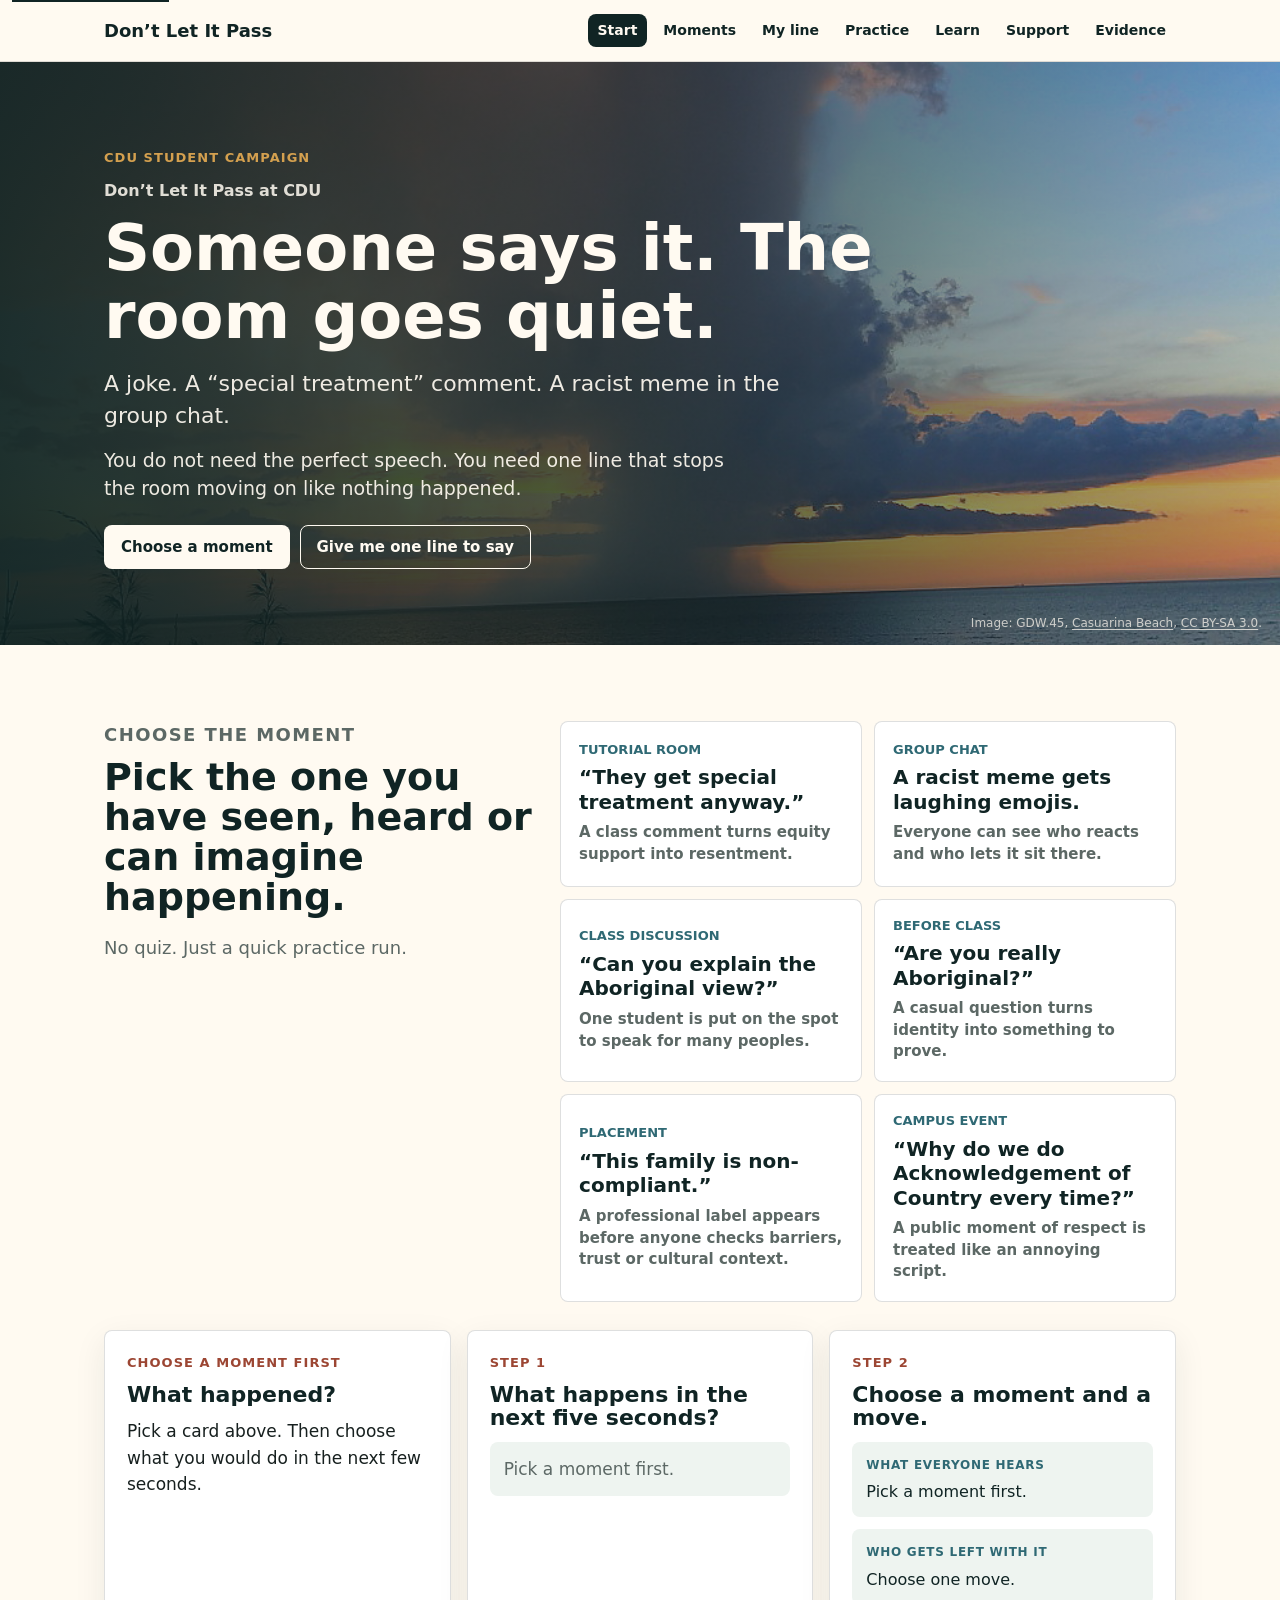
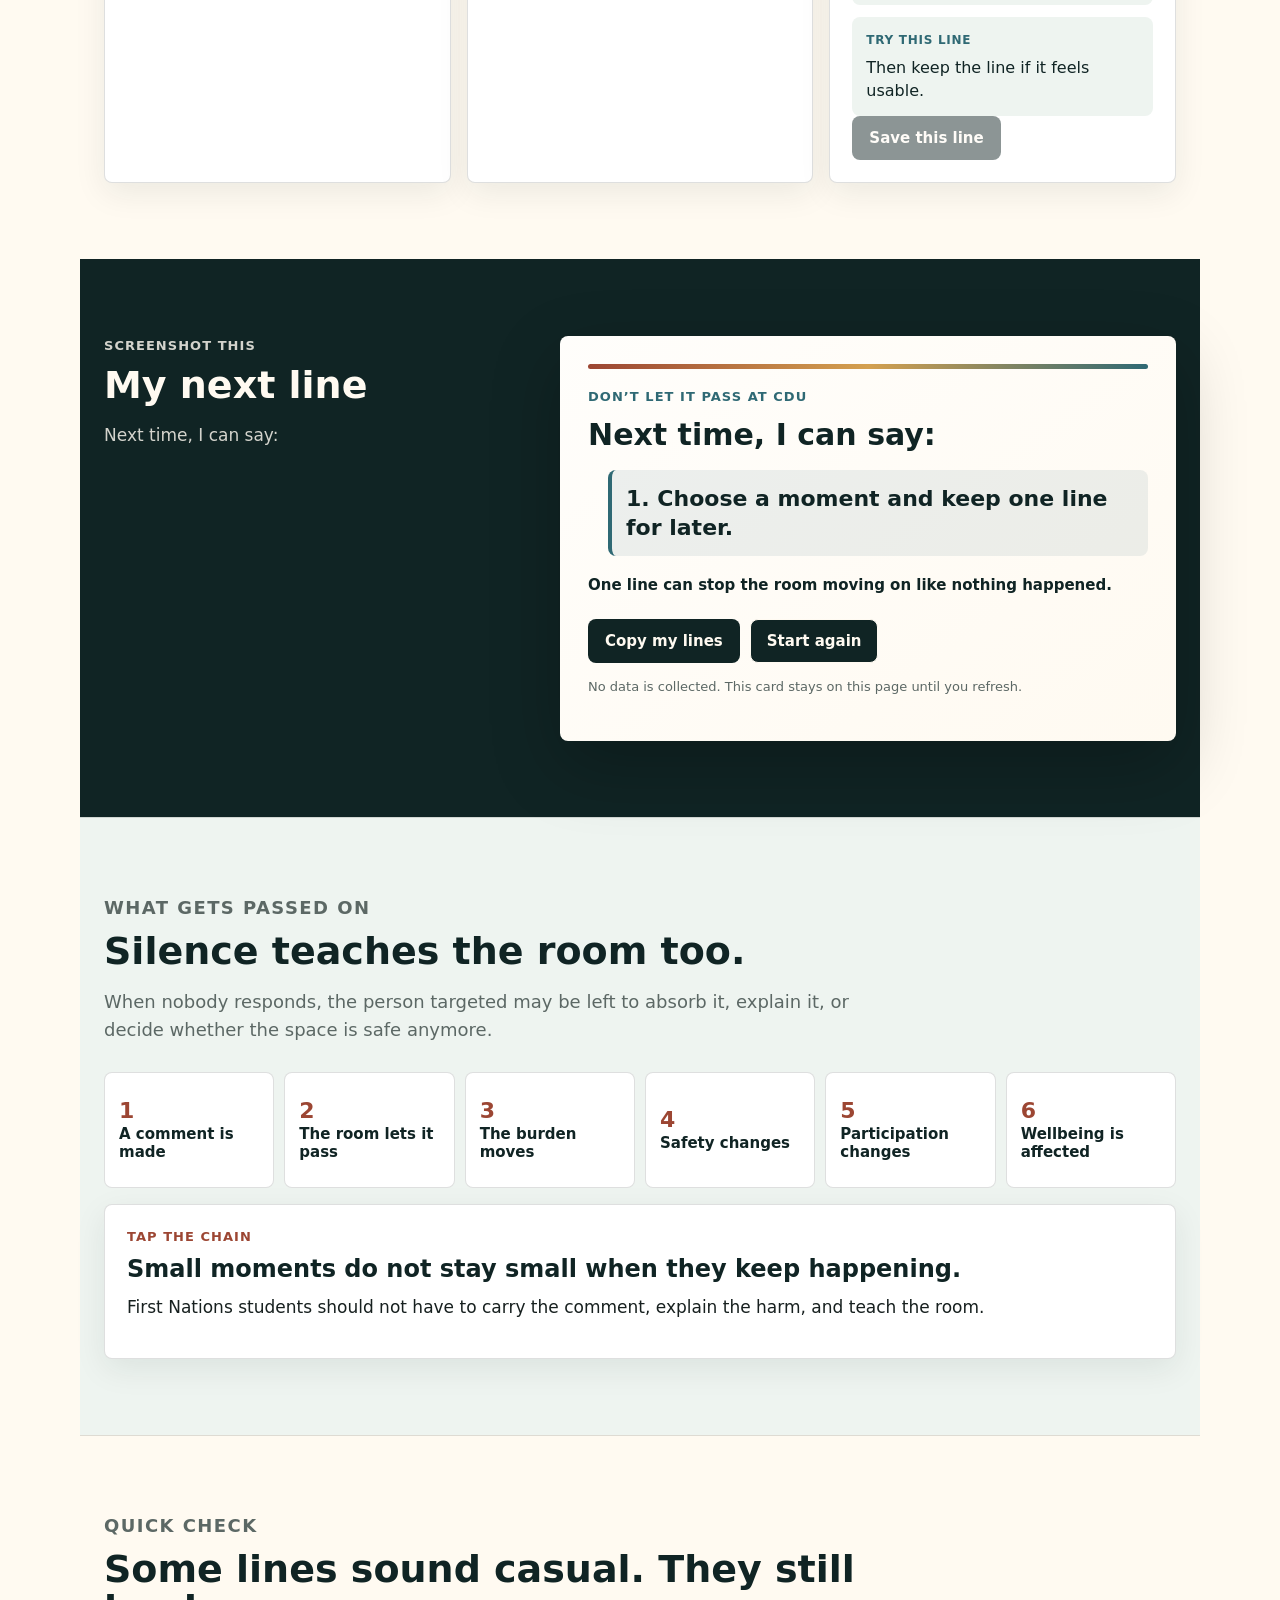
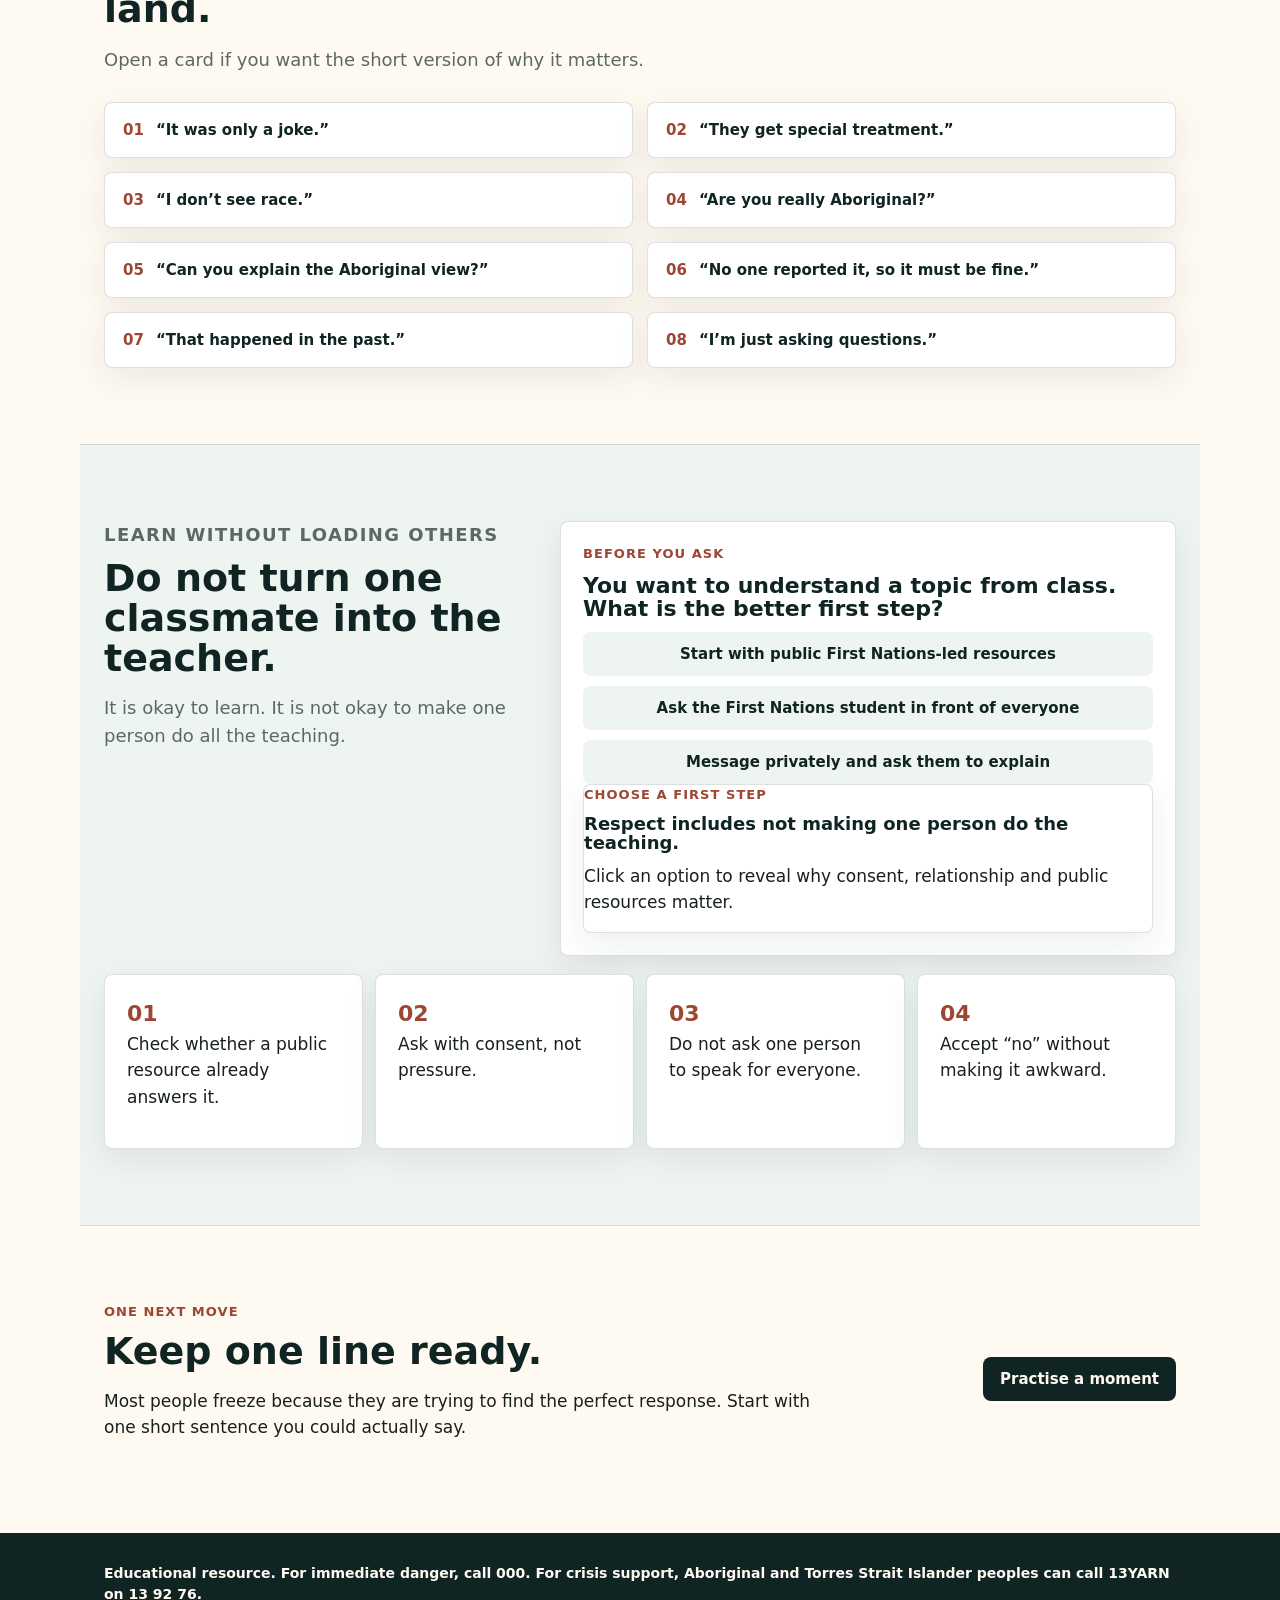
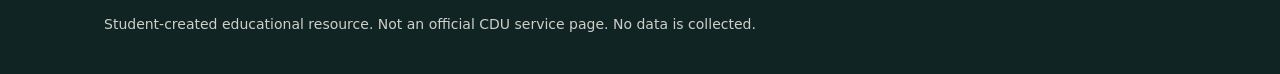
==== commit caba51e1: "Refine campaign copy and scenario actions" ====
--- a/index.html
+++ b/index.html
@@ -37,7 +37,7 @@
 						<a class="buttonish alt" href="act.html">Give me one line to say</a>
 					</div>
 				</div>
-				<p class="image-credit">Image: GDW.45, Casuarina Beach, CC BY-SA 3.0.</p>
+				<p class="image-credit">Image: GDW.45, <a href="https://commons.wikimedia.org/wiki/File:Wet_Season_Storm_at_Sunset_from_Dripstone_Cliffs_-_Casuarina_Beach.jpg">Casuarina Beach</a>, <a href="https://creativecommons.org/licenses/by-sa/3.0/deed.en">CC BY-SA 3.0</a>.</p>
 			</section>
 
 			<section id="moments" class="section" aria-label="Choose a campus moment">
@@ -45,7 +45,7 @@
 					<div class="section-copy">
 						<p class="eyebrow">Choose the moment</p>
 						<h2>Pick the one you have seen, heard or can imagine happening.</h2>
-						<p>No score. No confession. Just choose the moment, try a move, and keep one sentence for later.</p>
+						<p>No quiz. Just a quick practice run.</p>
 					</div>
 					<div id="scenario-cards" class="scenario-cards" aria-label="Campus scenarios"></div>
 				</div>
@@ -59,13 +59,9 @@
 
 					<article class="choice-panel action-panel">
 						<p class="scene-label">Step 1</p>
-						<h3>What would you do?</h3>
-						<div id="home-action-choices" class="action-chip-grid">
-							<button type="button" data-action="silent" aria-pressed="false" disabled>Say nothing</button>
-							<button type="button" data-action="question" aria-pressed="false" disabled>Ask a short question</button>
-							<button type="button" data-action="name" aria-pressed="false" disabled>Name it briefly</button>
-							<button type="button" data-action="check" aria-pressed="false" disabled>Check in later</button>
-							<button type="button" data-action="help" aria-pressed="false" disabled>Ask someone to help</button>
+						<h3>What happens in the next five seconds?</h3>
+						<div id="home-action-choices" class="action-chip-grid" aria-live="polite">
+							<p class="action-placeholder">Pick a moment first.</p>
 						</div>
 					</article>
 
@@ -73,9 +69,9 @@
 						<p class="feedback-label">Step 2</p>
 						<h3>Choose a moment and a move.</h3>
 						<div class="result-lines">
-							<div><span>What the room may learn</span><p>Waiting for your choice.</p></div>
-							<div><span>Who carries the burden</span><p>Waiting for your choice.</p></div>
-							<div><span>A better line to try</span><p>Waiting for your choice.</p></div>
+							<div><span>What everyone hears</span><p>Pick a moment first.</p></div>
+							<div><span>Who gets left with it</span><p>Choose one move.</p></div>
+							<div><span>Try this line</span><p>Then keep the line if it feels usable.</p></div>
 						</div>
 						<button id="save-home-line" type="button" class="save-line-button" disabled>Save this line</button>
 					</article>
@@ -90,15 +86,17 @@
 						<p>Next time, I can say:</p>
 					</div>
 					<article class="share-card">
+						<p class="share-card-kicker">Don’t Let It Pass at CDU</p>
 						<h3>Next time, I can say:</h3>
 						<ol id="home-saved-lines">
 							<li>Choose a moment and keep one line for later.</li>
 						</ol>
+						<p class="share-card-footer">One line can stop the room moving on like nothing happened.</p>
 						<div class="share-card-actions">
 							<button id="copy-home-lines" type="button">Copy my lines</button>
 							<button id="restart-home-flow" type="button" class="ghost-button">Start again</button>
 						</div>
-						<p class="screenshot-note">No data is collected. This card only lives in your browser.</p>
+						<p class="screenshot-note">No data is collected. This card stays on this page until you refresh.</p>
 					</article>
 				</div>
 			</section>
@@ -150,7 +148,7 @@
 						</div>
 						<div id="learn-feedback" class="reveal-box" aria-live="polite">
 							<p class="feedback-label">Choose a first step</p>
-							<h4>Respect includes not taking access.</h4>
+							<h4>Respect includes not making one person do the teaching.</h4>
 							<p>Click an option to reveal why consent, relationship and public resources matter.</p>
 						</div>
 					</article>
@@ -176,7 +174,7 @@
 		<footer class="site-footer">
 			<div class="site-footer-inner">
 				<p class="disclaimer">Educational resource. For immediate danger, call 000. For crisis support, Aboriginal and Torres Strait Islander peoples can call 13YARN on 13 92 76.</p>
-				<p>Custom static campaign site for SWK525 Assessment 3. No data is collected.</p>
+				<p>Student-created educational resource. Not an official CDU service page. No data is collected.</p>
 			</div>
 		</footer>
 
--- a/assets/css/campaign.css
+++ b/assets/css/campaign.css
@@ -338,6 +338,7 @@
 .section {
 	padding-bottom: 76px;
 	padding-top: 76px;
+	scroll-margin-top: 110px;
 }
 
 .section + .section {
@@ -503,6 +504,27 @@
 	width: 100%;
 }
 
+.action-chip-grid button {
+	justify-content: flex-start;
+	text-align: left;
+}
+
+.action-placeholder {
+	background: var(--mist);
+	border-radius: 8px;
+	color: var(--muted);
+	margin: 0;
+	padding: 14px;
+}
+
+.action-chip-grid button.strong-option {
+	border-left: 4px solid var(--eucalypt);
+}
+
+.action-chip-grid button.risk-option {
+	border-left: 4px solid var(--clay);
+}
+
 .action-chip-grid button.active,
 .choice-grid button.active,
 .scenario-list button.active,
@@ -570,9 +592,43 @@
 	position: relative;
 }
 
+.share-card {
+	background:
+		linear-gradient(145deg, rgba(255, 255, 255, 0.72), rgba(255, 250, 241, 0.96)),
+		var(--paper);
+	border: 0;
+	box-shadow: 0 24px 70px rgba(0, 0, 0, 0.24);
+	padding: 28px;
+}
+
+.share-card::before {
+	background: linear-gradient(90deg, var(--clay), var(--gold), var(--sea));
+	border-radius: 999px;
+	content: "";
+	display: block;
+	height: 5px;
+	margin-bottom: 18px;
+	width: 100%;
+}
+
+.share-card-kicker {
+	color: var(--sea) !important;
+	font-size: 13px;
+	font-weight: 900;
+	letter-spacing: 0.08em;
+	margin-bottom: 12px;
+	text-transform: uppercase;
+}
+
 .share-card h3,
 .line-card h3 {
 	color: var(--deep);
+}
+
+.share-card h3 {
+	font-size: 30px;
+	line-height: 1.08;
+	margin-bottom: 18px;
 }
 
 .share-card ol,
@@ -581,11 +637,29 @@
 	padding-left: 1.25rem;
 }
 
-.share-card li,
 .line-card li {
 	font-size: 19px;
 	font-weight: 750;
 	line-height: 1.38;
+}
+
+.share-card li {
+	background: rgba(47, 105, 116, 0.09);
+	border-left: 4px solid var(--sea);
+	border-radius: 8px;
+	font-size: 22px;
+	font-weight: 850;
+	line-height: 1.32;
+	list-style-position: inside;
+	margin-top: 10px;
+	padding: 14px;
+}
+
+.share-card-footer {
+	color: var(--deep) !important;
+	font-size: 15px;
+	font-weight: 850;
+	margin-bottom: 4px;
 }
 
 .screenshot-note {
@@ -1041,6 +1115,18 @@
 		min-height: 0;
 	}
 
+	.share-card {
+		padding: 22px;
+	}
+
+	.share-card h3 {
+		font-size: 26px;
+	}
+
+	.share-card li {
+		font-size: 19px;
+	}
+
 	.final-cta {
 		align-items: flex-start;
 		flex-direction: column;
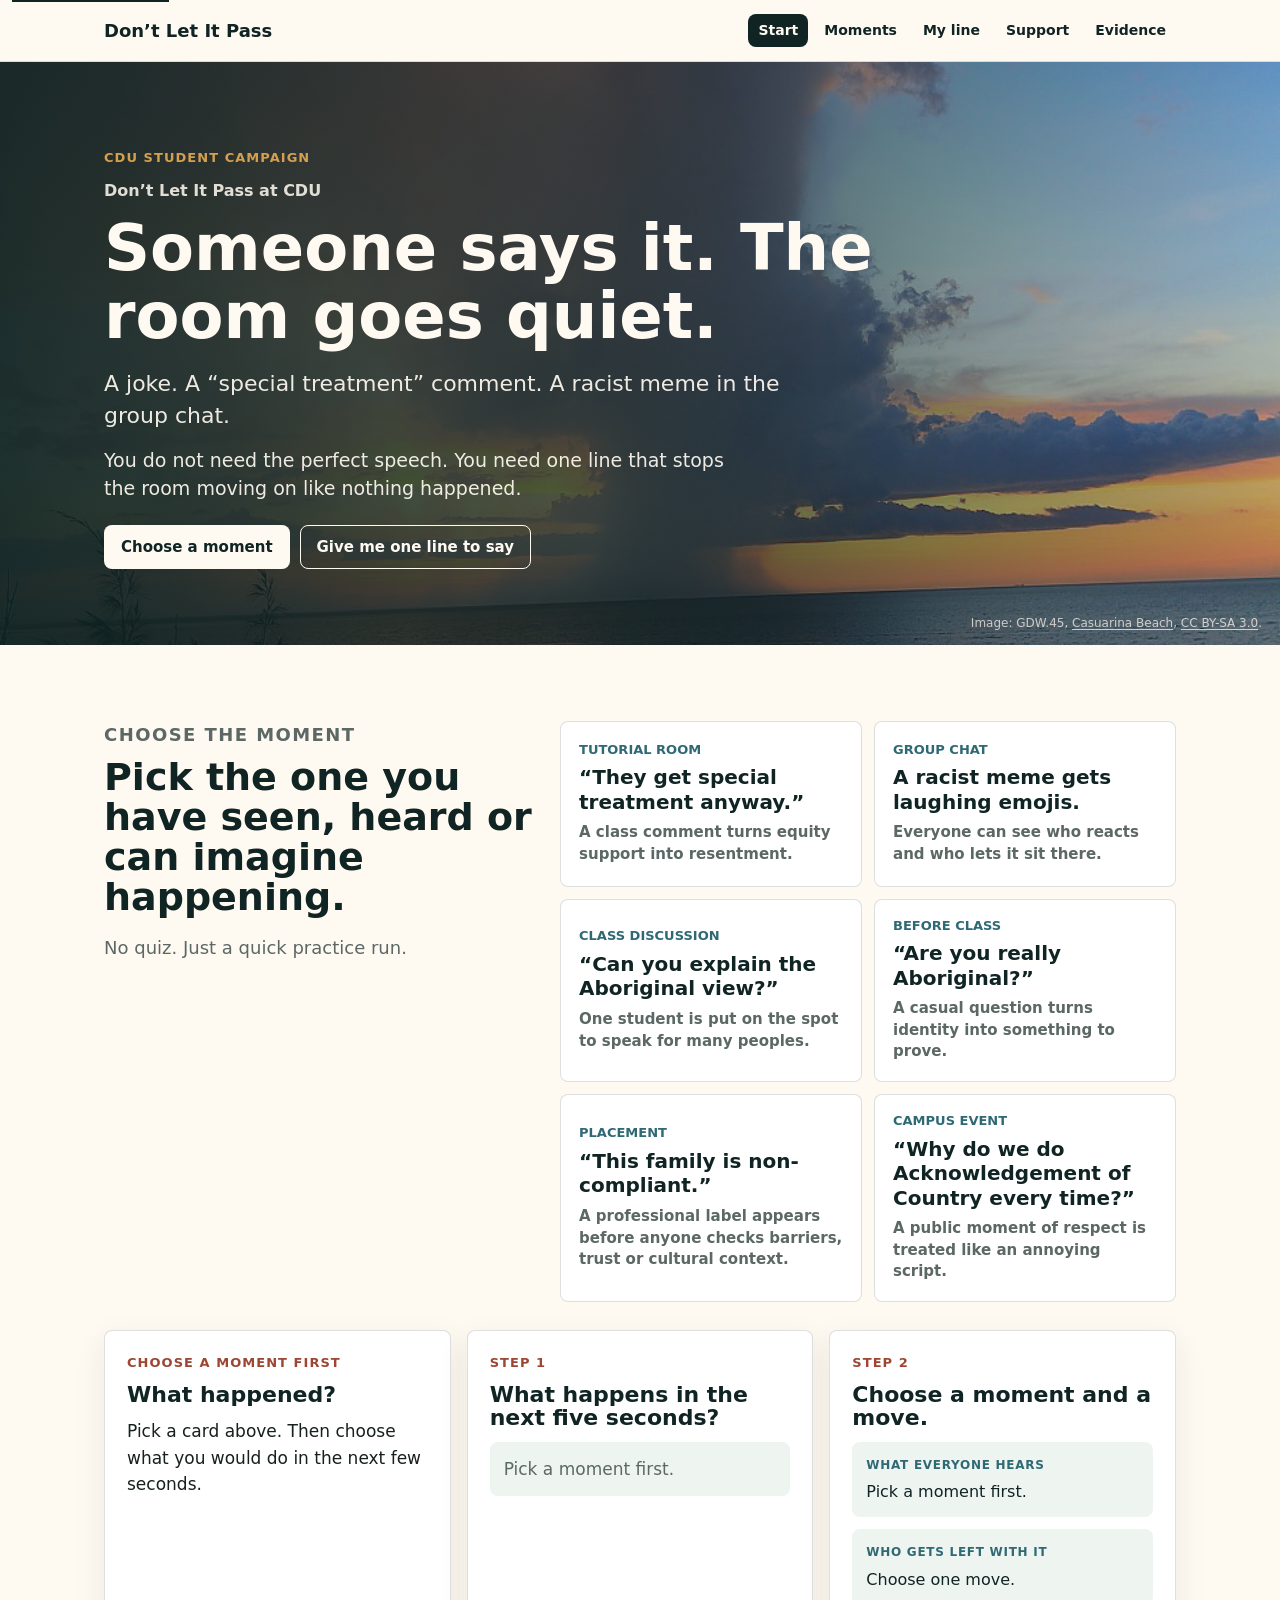
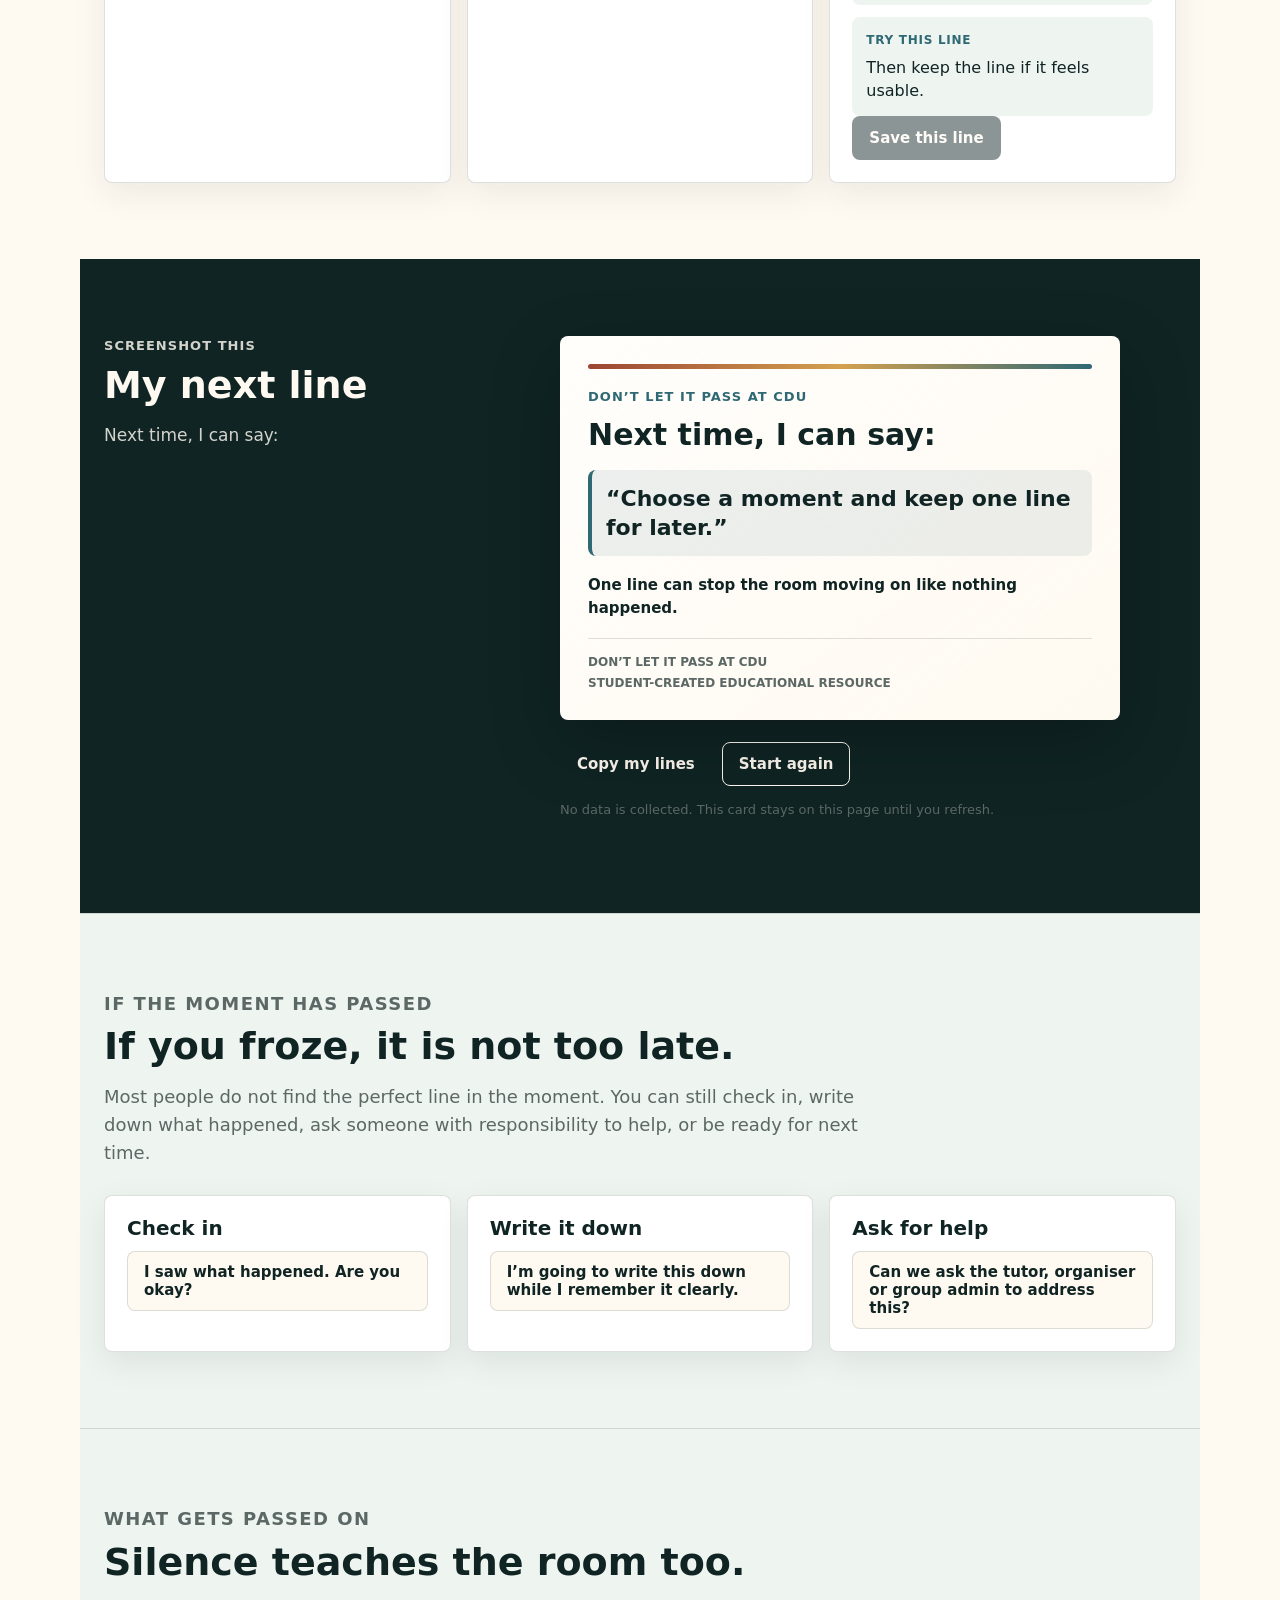
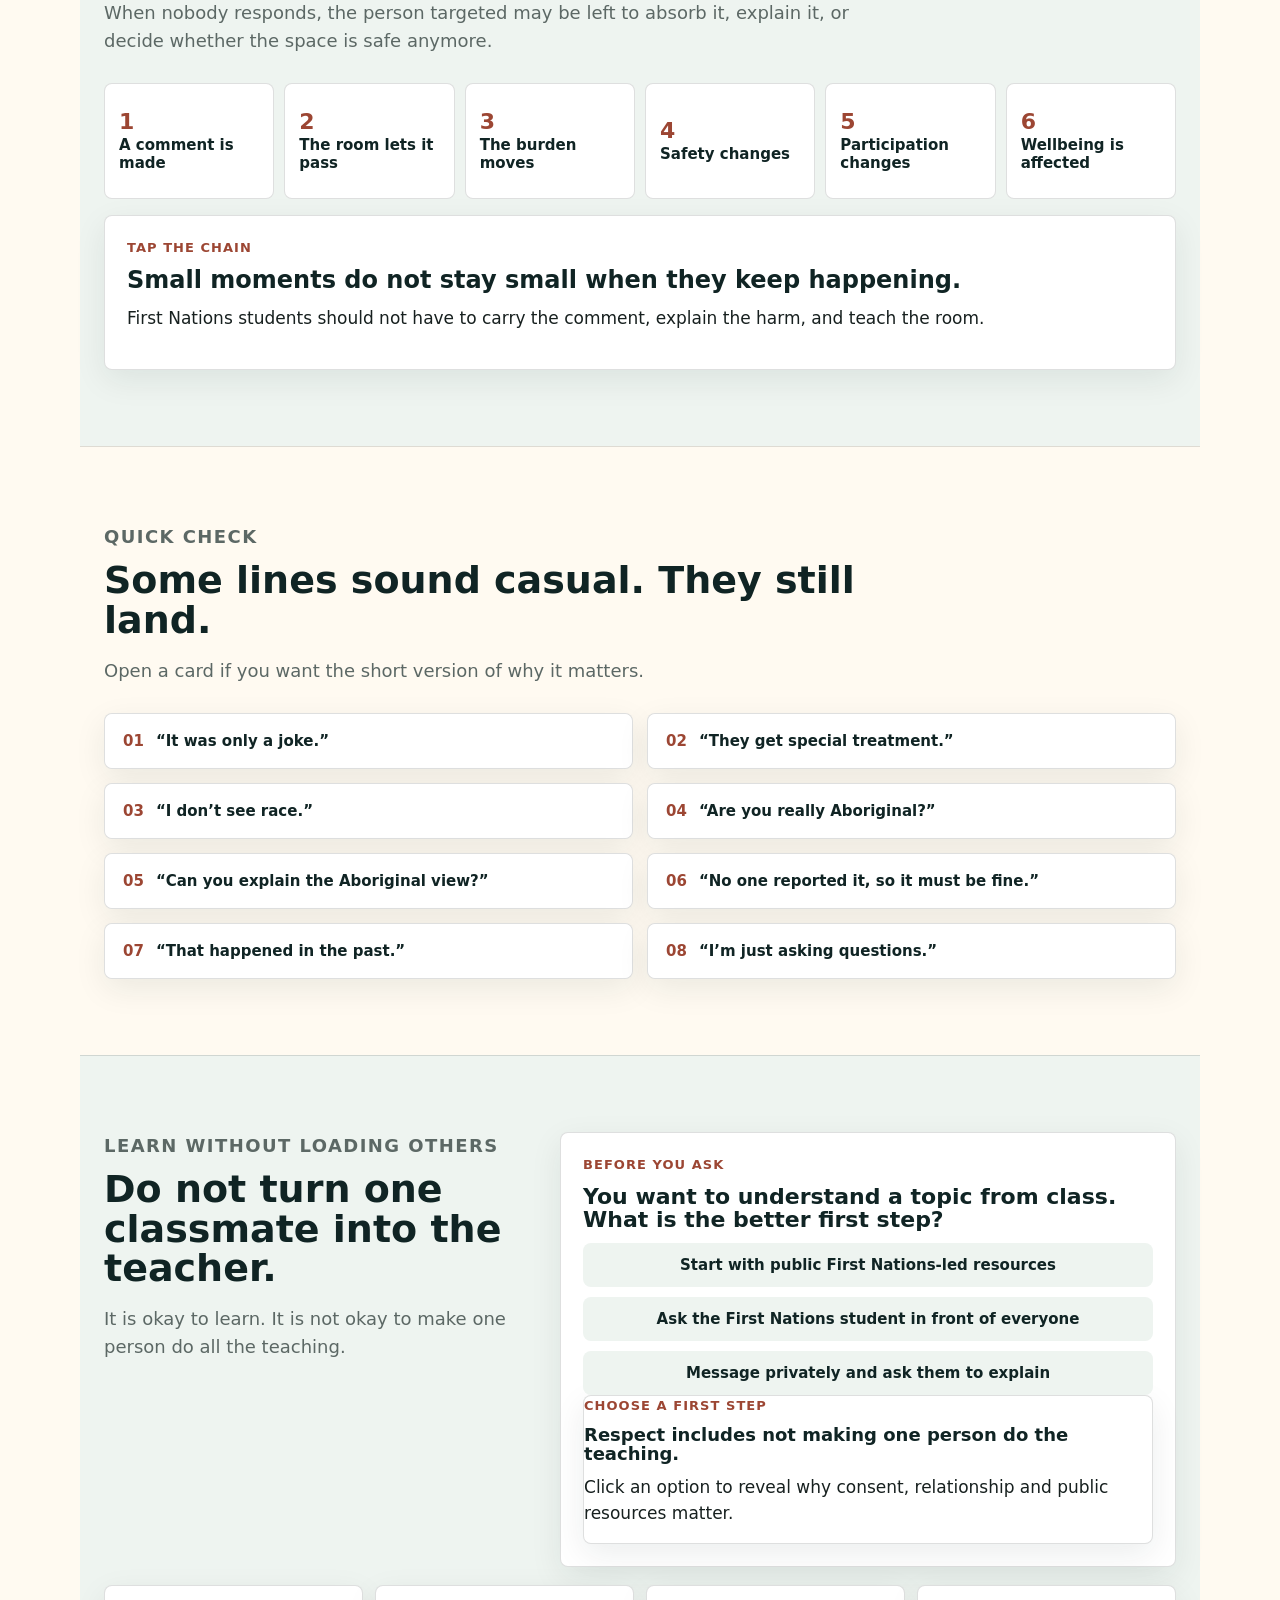
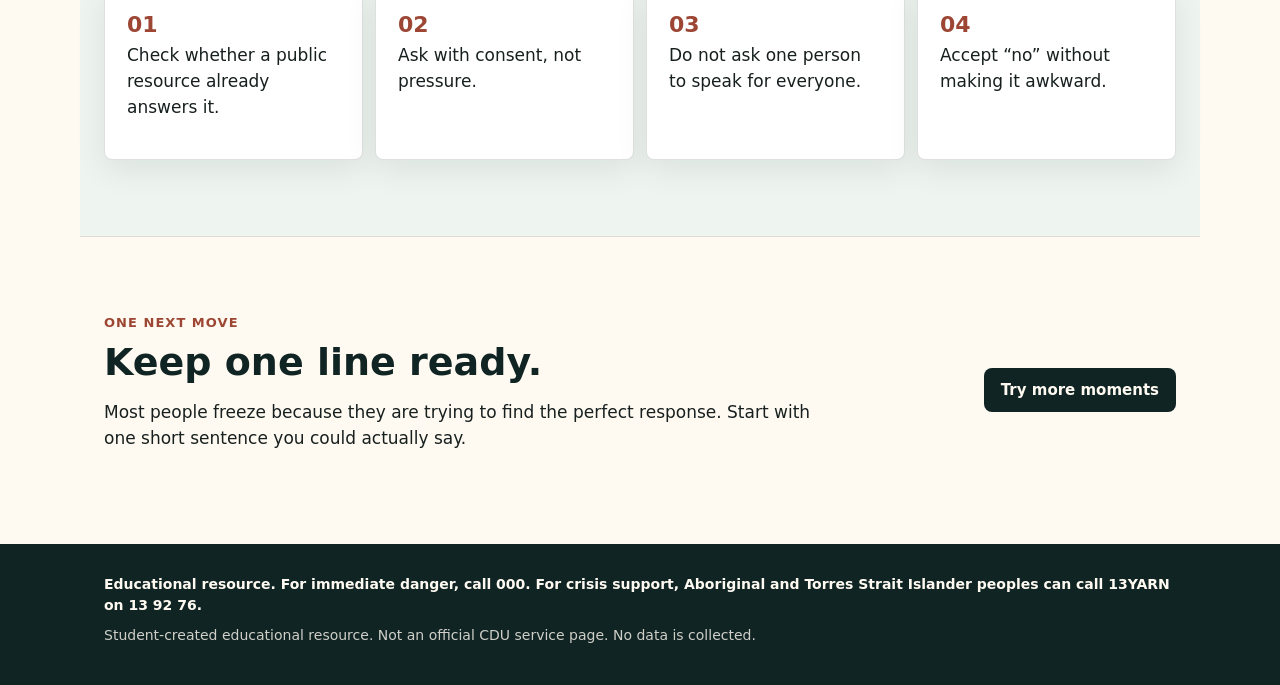
==== commit 189331c4: "Polish campaign as realistic student resource" ====
--- a/index.html
+++ b/index.html
@@ -16,8 +16,6 @@
 					<a class="active" href="index.html">Start</a>
 					<a href="#moments">Moments</a>
 					<a href="#my-line">My line</a>
-					<a href="act.html">Practice</a>
-					<a href="#learn">Learn</a>
 					<a href="support.html">Support</a>
 					<a href="evidence.html">Evidence</a>
 				</div>
@@ -85,18 +83,46 @@
 						<h2>My next line</h2>
 						<p>Next time, I can say:</p>
 					</div>
-					<article class="share-card">
-						<p class="share-card-kicker">Don’t Let It Pass at CDU</p>
-						<h3>Next time, I can say:</h3>
-						<ol id="home-saved-lines">
-							<li>Choose a moment and keep one line for later.</li>
-						</ol>
-						<p class="share-card-footer">One line can stop the room moving on like nothing happened.</p>
+					<div class="share-card-wrap">
+						<article class="share-card">
+							<p class="share-card-kicker">Don’t Let It Pass at CDU</p>
+							<h3>Next time, I can say:</h3>
+							<ol id="home-saved-lines">
+								<li>Choose a moment and keep one line for later.</li>
+							</ol>
+							<p class="share-card-footer">One line can stop the room moving on like nothing happened.</p>
+							<div class="share-card-signature">
+								<span>Don’t Let It Pass at CDU</span>
+								<span>Student-created educational resource</span>
+							</div>
+						</article>
 						<div class="share-card-actions">
 							<button id="copy-home-lines" type="button">Copy my lines</button>
 							<button id="restart-home-flow" type="button" class="ghost-button">Start again</button>
 						</div>
 						<p class="screenshot-note">No data is collected. This card stays on this page until you refresh.</p>
+					</div>
+				</div>
+			</section>
+
+			<section id="freeze" class="section freeze-section" aria-label="If you froze">
+				<div class="section-header">
+					<p class="eyebrow">If the moment has passed</p>
+					<h2>If you froze, it is not too late.</h2>
+					<p>Most people do not find the perfect line in the moment. You can still check in, write down what happened, ask someone with responsibility to help, or be ready for next time.</p>
+				</div>
+				<div class="freeze-grid">
+					<article>
+						<h3>Check in</h3>
+						<button type="button" class="freeze-copy">I saw what happened. Are you okay?</button>
+					</article>
+					<article>
+						<h3>Write it down</h3>
+						<button type="button" class="freeze-copy">I’m going to write this down while I remember it clearly.</button>
+					</article>
+					<article>
+						<h3>Ask for help</h3>
+						<button type="button" class="freeze-copy">Can we ask the tutor, organiser or group admin to address this?</button>
 					</article>
 				</div>
 			</section>
@@ -167,7 +193,7 @@
 					<h2>Keep one line ready.</h2>
 					<p>Most people freeze because they are trying to find the perfect response. Start with one short sentence you could actually say.</p>
 				</div>
-				<a class="buttonish" href="act.html">Practise a moment</a>
+				<a class="buttonish" href="act.html">Try more moments</a>
 			</section>
 		</main>
 
--- a/assets/css/campaign.css
+++ b/assets/css/campaign.css
@@ -451,13 +451,16 @@
 .practice-card,
 .support-choice,
 .support-directory article,
+.need-grid article,
 .evidence-grid article,
 .benchmark-grid article,
 .line-bank article,
 .big-reveal,
 .moment-card,
 .reveal-box,
-.resource-principles article {
+.resource-principles article,
+.freeze-grid article,
+.care-note {
 	background: var(--surface);
 	border: 1px solid var(--line);
 	border-radius: 8px;
@@ -471,11 +474,14 @@
 .practice-card,
 .support-choice,
 .support-directory article,
+.need-grid article,
 .evidence-grid article,
 .benchmark-grid article,
 .line-bank article,
 .big-reveal,
-.resource-principles article {
+.resource-principles article,
+.freeze-grid article,
+.care-note {
 	padding: 22px;
 	min-width: 0;
 }
@@ -592,6 +598,11 @@
 	position: relative;
 }
 
+.share-card-wrap {
+	max-width: 560px;
+	width: 100%;
+}
+
 .share-card {
 	background:
 		linear-gradient(145deg, rgba(255, 255, 255, 0.72), rgba(255, 250, 241, 0.96)),
@@ -634,7 +645,7 @@
 .share-card ol,
 .line-card ol {
 	margin-bottom: 18px;
-	padding-left: 1.25rem;
+	padding-left: 0;
 }
 
 .line-card li {
@@ -650,9 +661,17 @@
 	font-size: 22px;
 	font-weight: 850;
 	line-height: 1.32;
-	list-style-position: inside;
+	list-style: none;
 	margin-top: 10px;
 	padding: 14px;
+}
+
+.share-card li::before {
+	content: "“";
+}
+
+.share-card li::after {
+	content: "”";
 }
 
 .share-card-footer {
@@ -662,6 +681,18 @@
 	margin-bottom: 4px;
 }
 
+.share-card-signature {
+	border-top: 1px solid var(--line);
+	color: var(--muted);
+	display: grid;
+	font-size: 12px;
+	font-weight: 800;
+	gap: 2px;
+	margin-top: 18px;
+	padding-top: 14px;
+	text-transform: uppercase;
+}
+
 .screenshot-note {
 	color: var(--muted) !important;
 	font-size: 13px;
@@ -669,9 +700,11 @@
 }
 
 .chain-section,
+.freeze-section,
 .learn-section,
 .modes-section,
 .directory-section,
+.care-section,
 .references-section {
 	background: var(--mist);
 }
@@ -887,7 +920,8 @@
 
 .line-bank,
 .support-directory,
-.benchmark-grid {
+.benchmark-grid,
+.freeze-grid {
 	display: grid;
 	gap: 16px;
 	grid-template-columns: repeat(3, minmax(0, 1fr));
@@ -905,10 +939,35 @@
 }
 
 .support-choice-grid,
+.need-grid,
 .evidence-grid {
 	display: grid;
 	gap: 16px;
 	grid-template-columns: repeat(2, minmax(0, 1fr));
+}
+
+.need-grid {
+	margin-bottom: 8px;
+}
+
+.need-grid h3,
+.freeze-grid h3 {
+	font-size: 20px;
+}
+
+.freeze-grid button {
+	background: var(--paper);
+	border: 1px solid var(--line);
+	color: var(--deep);
+	justify-content: flex-start;
+	text-align: left;
+	width: 100%;
+}
+
+.freeze-grid button:hover,
+.freeze-grid button:focus-visible {
+	background: var(--deep);
+	color: var(--paper);
 }
 
 .support-choice.urgent {
@@ -1022,7 +1081,8 @@
 	.resource-principles,
 	.line-bank,
 	.support-directory,
-	.benchmark-grid {
+	.benchmark-grid,
+	.freeze-grid {
 		grid-template-columns: repeat(2, minmax(0, 1fr));
 	}
 }
@@ -1104,9 +1164,11 @@
 	.resource-principles,
 	.line-bank,
 	.support-choice-grid,
+	.need-grid,
 	.support-directory,
 	.evidence-grid,
 	.benchmark-grid,
+	.freeze-grid,
 	.impact-row {
 		grid-template-columns: 1fr;
 	}
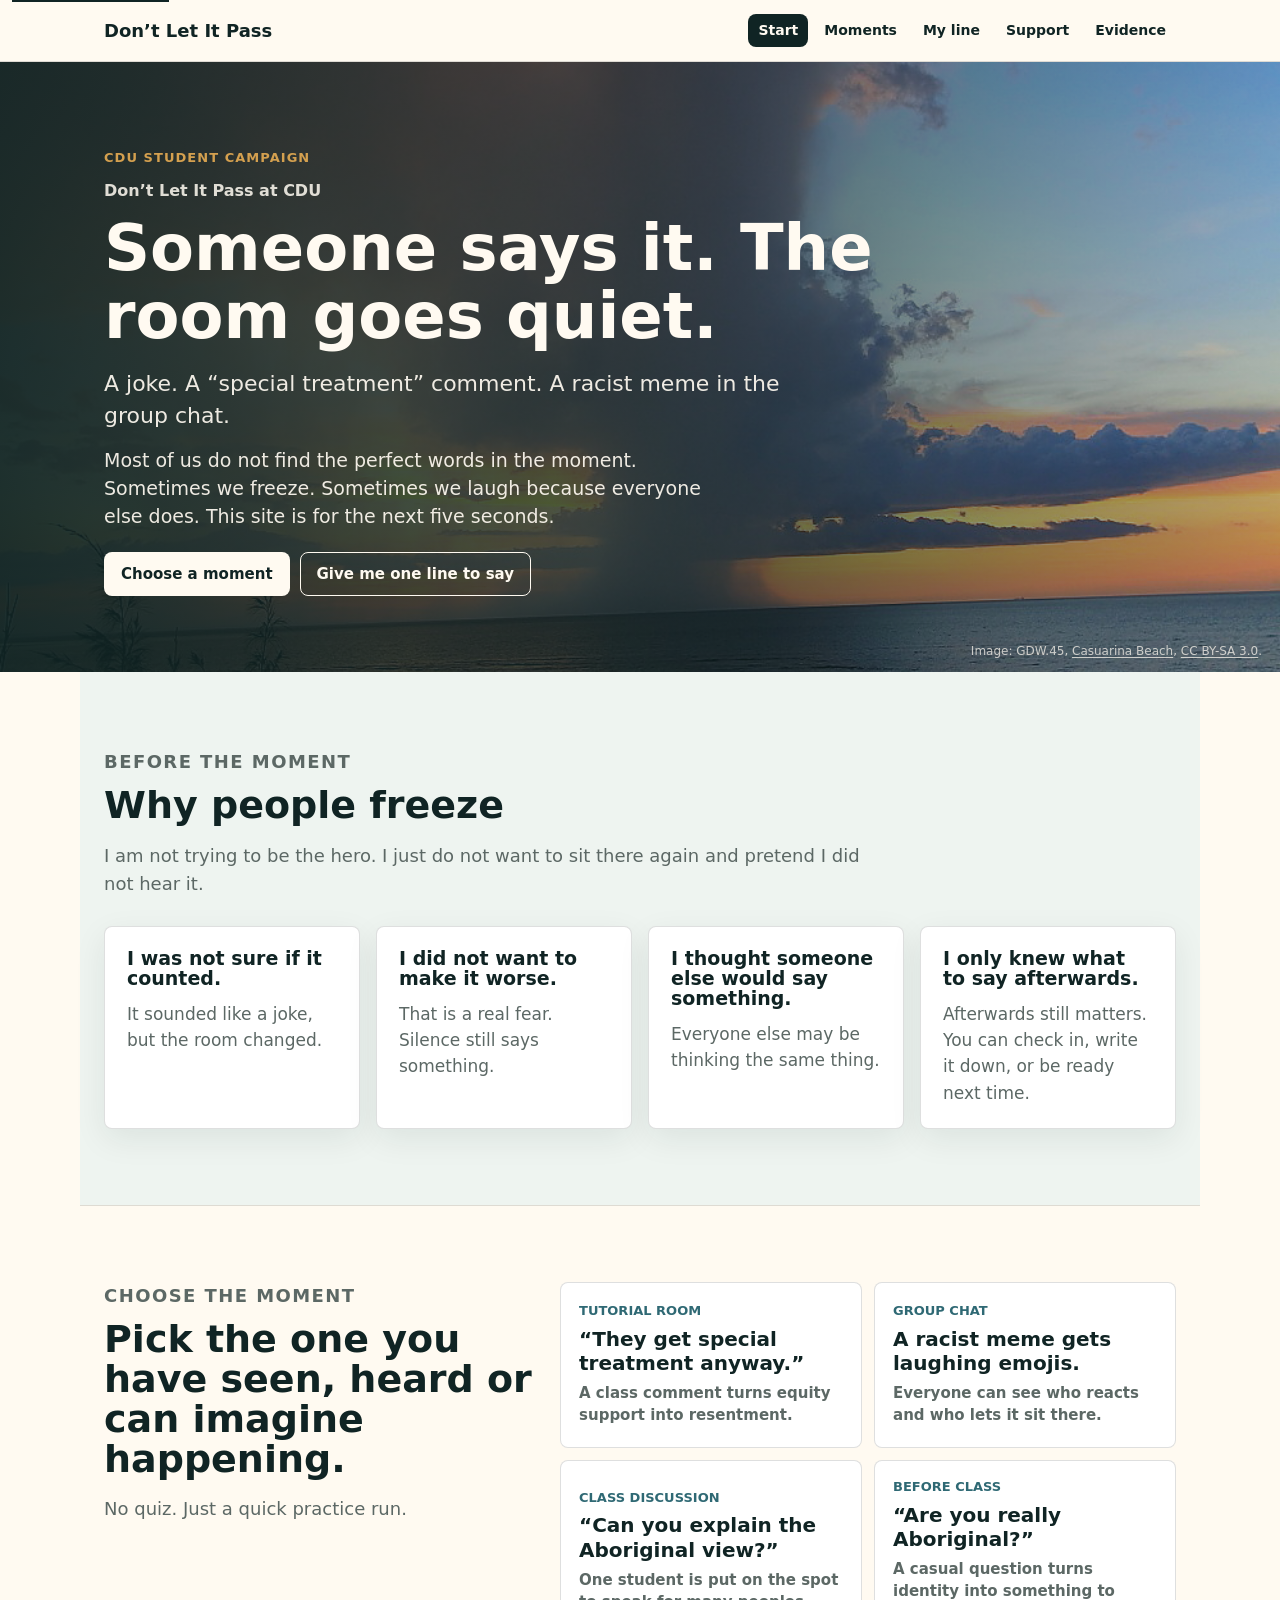
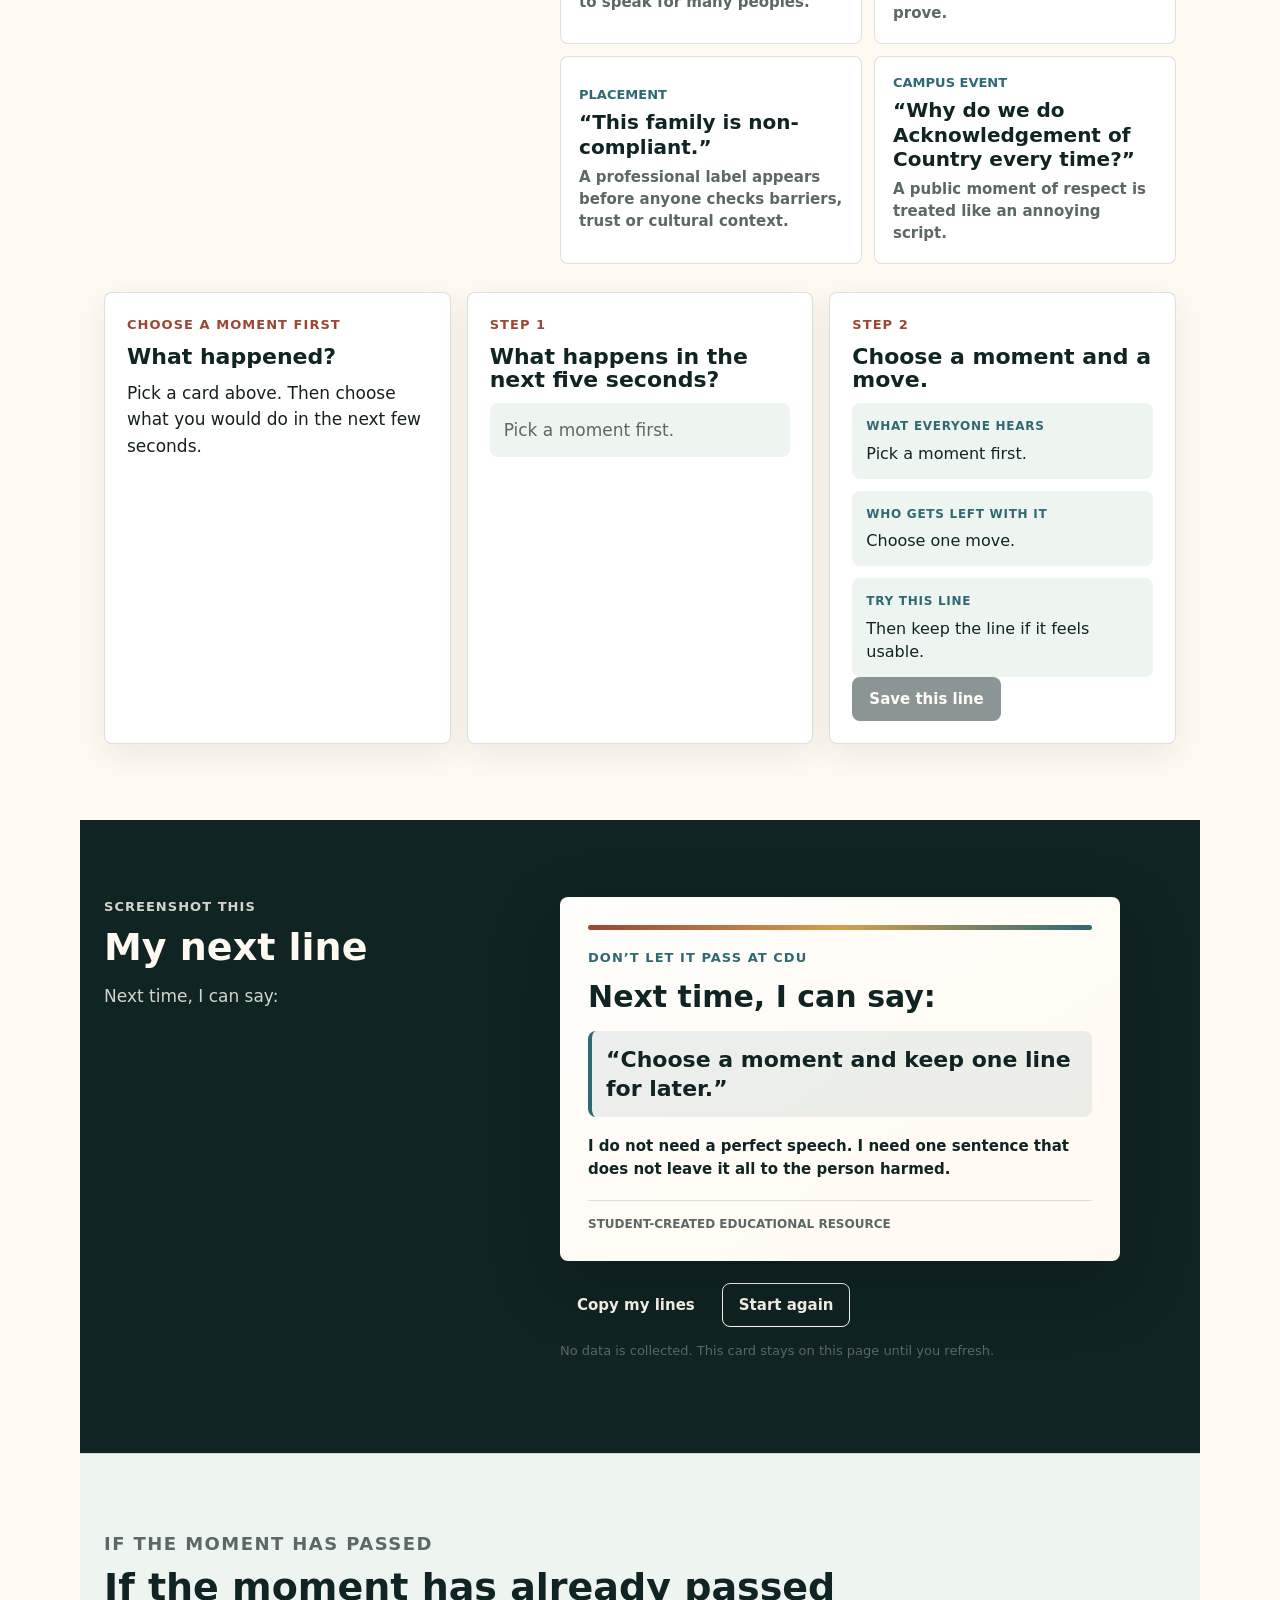
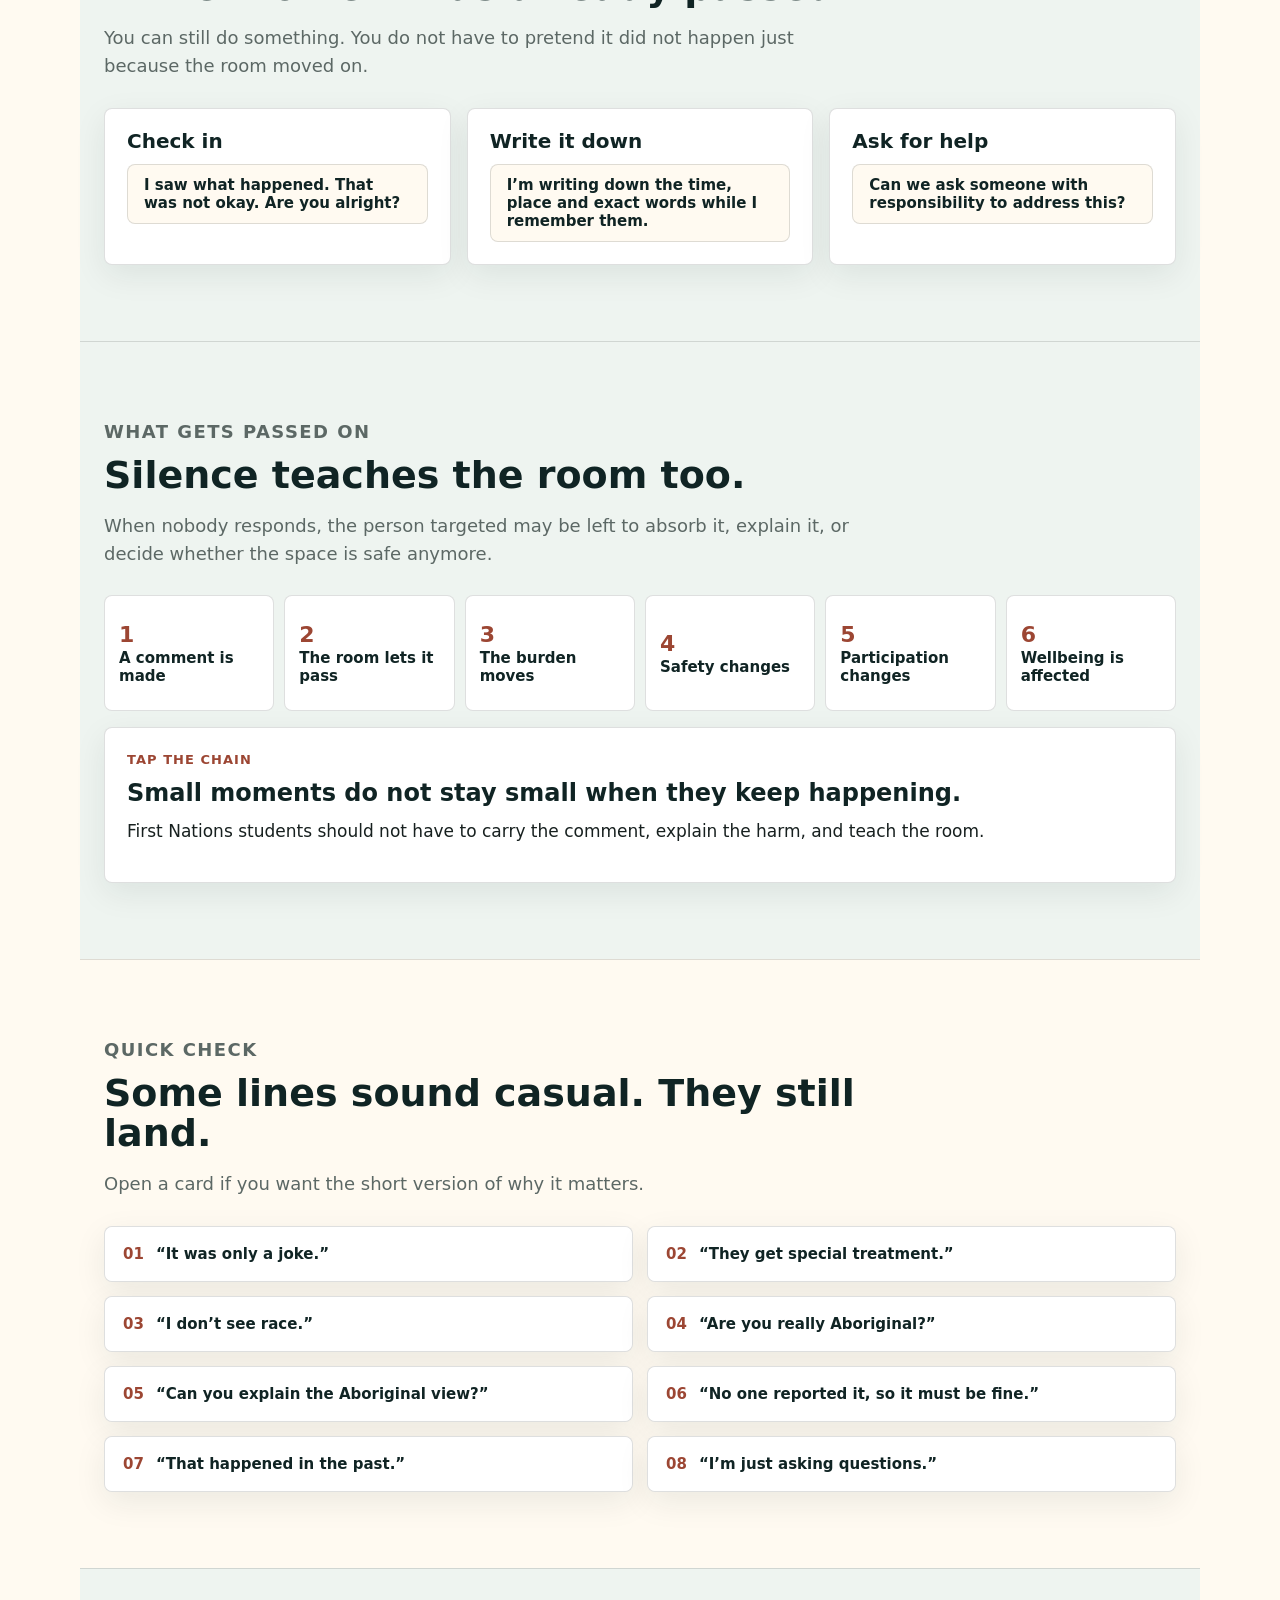
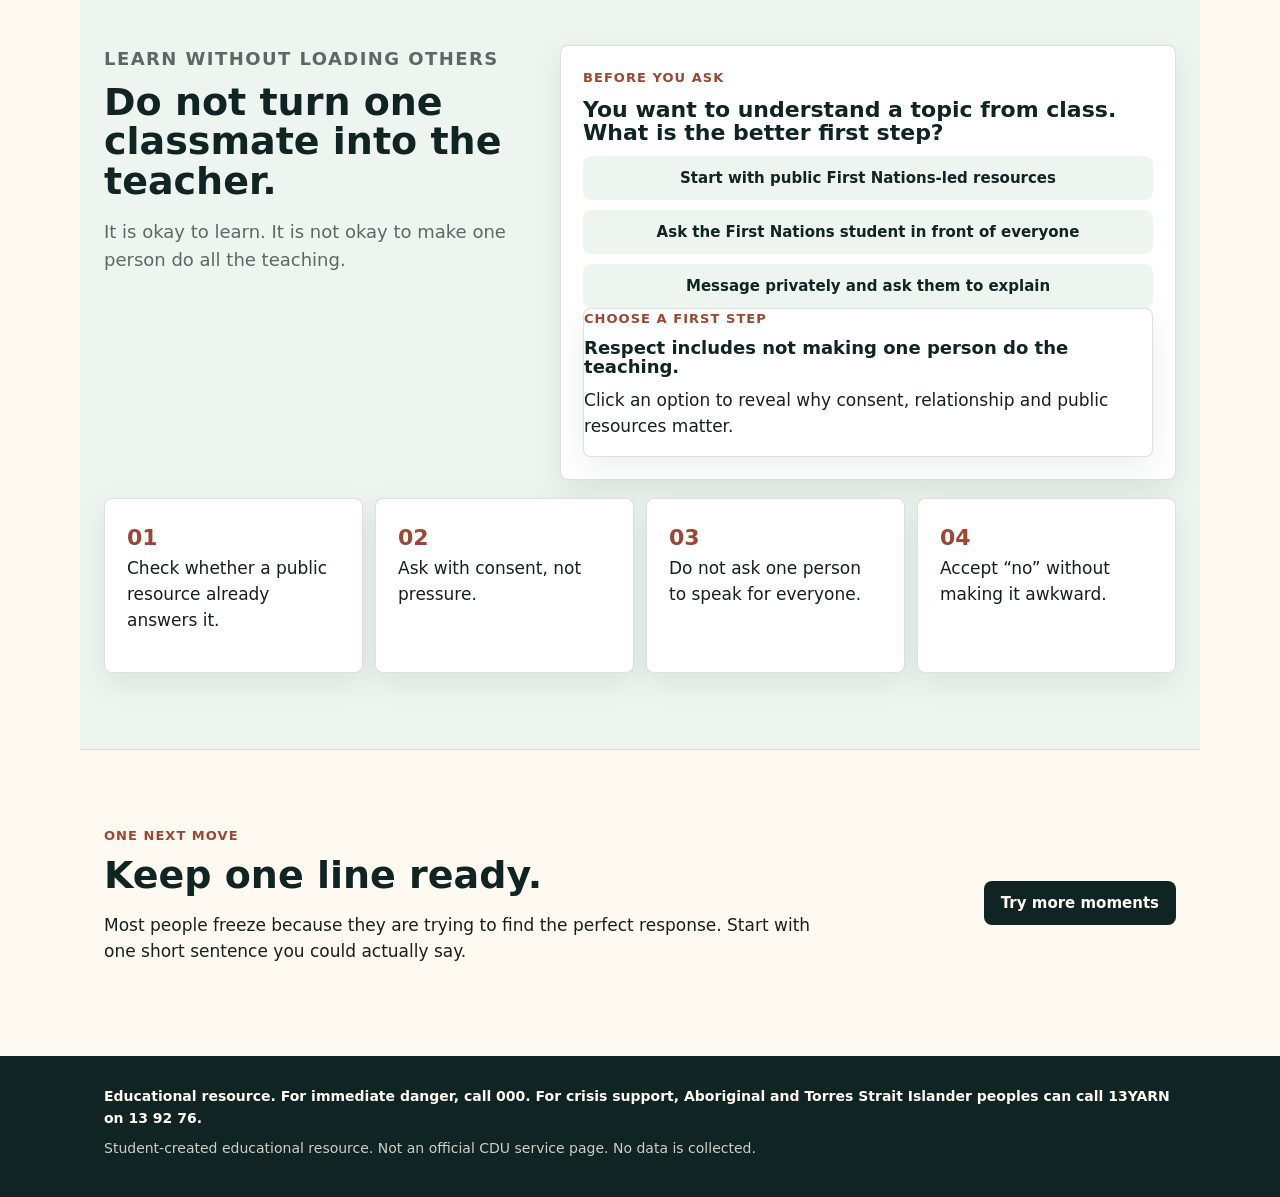
==== commit de8ea4eb: "Add human-centered freeze recovery framing" ====
--- a/index.html
+++ b/index.html
@@ -29,13 +29,39 @@
 					<p class="campaign-name">Don’t Let It Pass at CDU</p>
 					<h1>Someone says it. The room goes quiet.</h1>
 					<p class="lead">A joke. A “special treatment” comment. A racist meme in the group chat.</p>
-					<p class="hero-copy">You do not need the perfect speech. You need one line that stops the room moving on like nothing happened.</p>
+					<p class="hero-copy">Most of us do not find the perfect words in the moment. Sometimes we freeze. Sometimes we laugh because everyone else does. This site is for the next five seconds.</p>
 					<div class="hero-actions">
 						<a class="buttonish" href="#moments">Choose a moment</a>
 						<a class="buttonish alt" href="act.html">Give me one line to say</a>
 					</div>
 				</div>
 				<p class="image-credit">Image: GDW.45, <a href="https://commons.wikimedia.org/wiki/File:Wet_Season_Storm_at_Sunset_from_Dripstone_Cliffs_-_Casuarina_Beach.jpg">Casuarina Beach</a>, <a href="https://creativecommons.org/licenses/by-sa/3.0/deed.en">CC BY-SA 3.0</a>.</p>
+			</section>
+
+			<section class="section freeze-reasons-section" aria-label="Why people freeze">
+				<div class="section-header">
+					<p class="eyebrow">Before the moment</p>
+					<h2>Why people freeze</h2>
+					<p>I am not trying to be the hero. I just do not want to sit there again and pretend I did not hear it.</p>
+				</div>
+				<div class="freeze-reason-grid">
+					<article>
+						<h3>I was not sure if it counted.</h3>
+						<p>It sounded like a joke, but the room changed.</p>
+					</article>
+					<article>
+						<h3>I did not want to make it worse.</h3>
+						<p>That is a real fear. Silence still says something.</p>
+					</article>
+					<article>
+						<h3>I thought someone else would say something.</h3>
+						<p>Everyone else may be thinking the same thing.</p>
+					</article>
+					<article>
+						<h3>I only knew what to say afterwards.</h3>
+						<p>Afterwards still matters. You can check in, write it down, or be ready next time.</p>
+					</article>
+				</div>
 			</section>
 
 			<section id="moments" class="section" aria-label="Choose a campus moment">
@@ -90,9 +116,8 @@
 							<ol id="home-saved-lines">
 								<li>Choose a moment and keep one line for later.</li>
 							</ol>
-							<p class="share-card-footer">One line can stop the room moving on like nothing happened.</p>
+							<p class="share-card-footer">I do not need a perfect speech. I need one sentence that does not leave it all to the person harmed.</p>
 							<div class="share-card-signature">
-								<span>Don’t Let It Pass at CDU</span>
 								<span>Student-created educational resource</span>
 							</div>
 						</article>
@@ -108,21 +133,21 @@
 			<section id="freeze" class="section freeze-section" aria-label="If you froze">
 				<div class="section-header">
 					<p class="eyebrow">If the moment has passed</p>
-					<h2>If you froze, it is not too late.</h2>
-					<p>Most people do not find the perfect line in the moment. You can still check in, write down what happened, ask someone with responsibility to help, or be ready for next time.</p>
+					<h2>If the moment has already passed</h2>
+					<p>You can still do something. You do not have to pretend it did not happen just because the room moved on.</p>
 				</div>
 				<div class="freeze-grid">
 					<article>
 						<h3>Check in</h3>
-						<button type="button" class="freeze-copy">I saw what happened. Are you okay?</button>
+						<button type="button" class="freeze-copy">I saw what happened. That was not okay. Are you alright?</button>
 					</article>
 					<article>
 						<h3>Write it down</h3>
-						<button type="button" class="freeze-copy">I’m going to write this down while I remember it clearly.</button>
+						<button type="button" class="freeze-copy">I’m writing down the time, place and exact words while I remember them.</button>
 					</article>
 					<article>
 						<h3>Ask for help</h3>
-						<button type="button" class="freeze-copy">Can we ask the tutor, organiser or group admin to address this?</button>
+						<button type="button" class="freeze-copy">Can we ask someone with responsibility to address this?</button>
 					</article>
 				</div>
 			</section>
--- a/assets/css/campaign.css
+++ b/assets/css/campaign.css
@@ -459,6 +459,7 @@
 .moment-card,
 .reveal-box,
 .resource-principles article,
+.freeze-reason-grid article,
 .freeze-grid article,
 .care-note {
 	background: var(--surface);
@@ -480,6 +481,7 @@
 .line-bank article,
 .big-reveal,
 .resource-principles article,
+.freeze-reason-grid article,
 .freeze-grid article,
 .care-note {
 	padding: 22px;
@@ -700,6 +702,7 @@
 }
 
 .chain-section,
+.freeze-reasons-section,
 .freeze-section,
 .learn-section,
 .modes-section,
@@ -909,7 +912,9 @@
 
 .impact-pill strong {
 	display: block;
-	font-size: 22px;
+	font-size: 14px;
+	line-height: 1.25;
+	margin-top: 4px;
 }
 
 .card-rules {
@@ -925,6 +930,21 @@
 	display: grid;
 	gap: 16px;
 	grid-template-columns: repeat(3, minmax(0, 1fr));
+}
+
+.freeze-reason-grid {
+	display: grid;
+	gap: 16px;
+	grid-template-columns: repeat(4, minmax(0, 1fr));
+}
+
+.freeze-reason-grid h3 {
+	font-size: 19px;
+}
+
+.freeze-reason-grid p {
+	color: var(--muted);
+	margin-bottom: 0;
 }
 
 .line-bank article {
@@ -1082,6 +1102,7 @@
 	.line-bank,
 	.support-directory,
 	.benchmark-grid,
+	.freeze-reason-grid,
 	.freeze-grid {
 		grid-template-columns: repeat(2, minmax(0, 1fr));
 	}
@@ -1123,8 +1144,12 @@
 	}
 
 	.nav-links a {
-		font-size: 13px;
-		padding: 8px 9px;
+		font-size: 12px;
+		padding: 8px 7px;
+	}
+
+	.nav-links {
+		gap: 4px;
 	}
 
 	.hero-inner {
@@ -1142,8 +1167,18 @@
 		font-size: 18px;
 	}
 
+	.hero h1 {
+		font-size: 34px;
+		max-width: 340px;
+	}
+
+	.hero .lead {
+		max-width: 320px;
+	}
+
 	.hero-copy {
 		font-size: 16px;
+		max-width: 330px;
 	}
 
 	.image-credit {
@@ -1168,6 +1203,7 @@
 	.support-directory,
 	.evidence-grid,
 	.benchmark-grid,
+	.freeze-reason-grid,
 	.freeze-grid,
 	.impact-row {
 		grid-template-columns: 1fr;
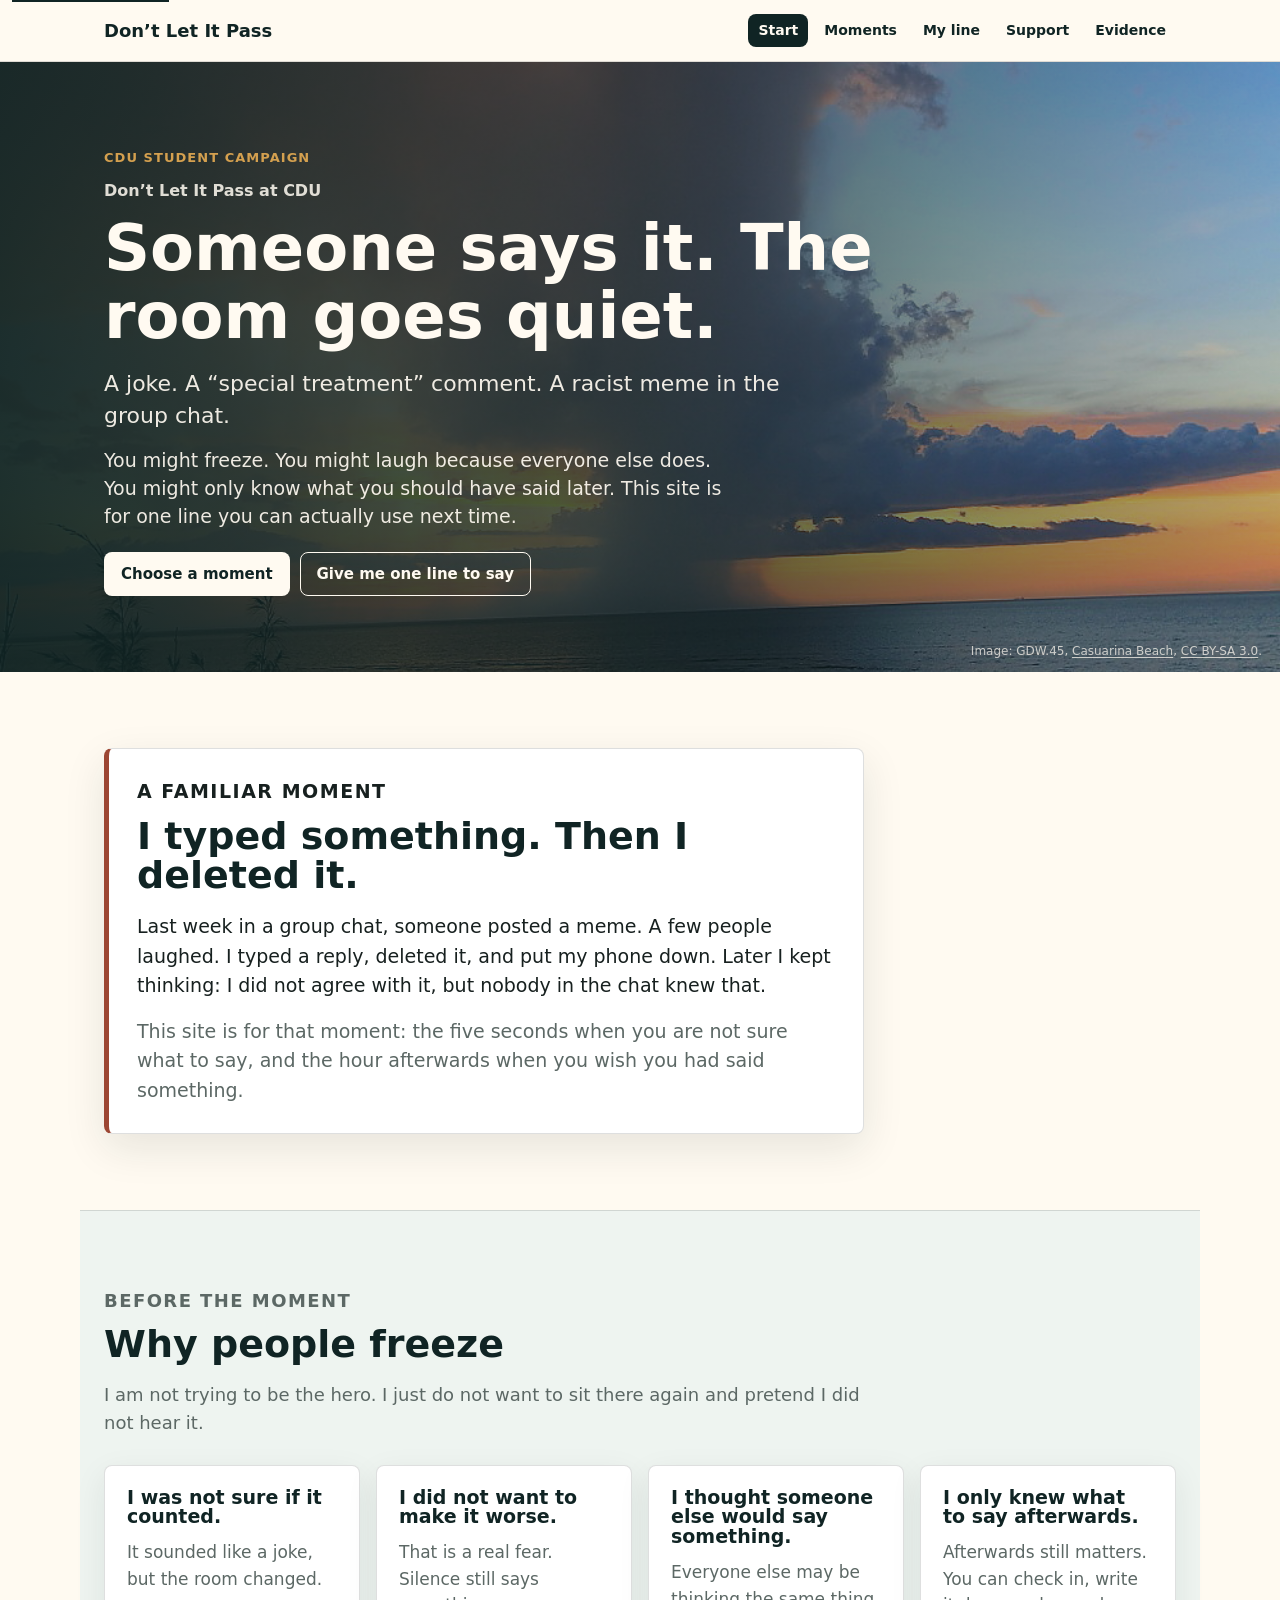
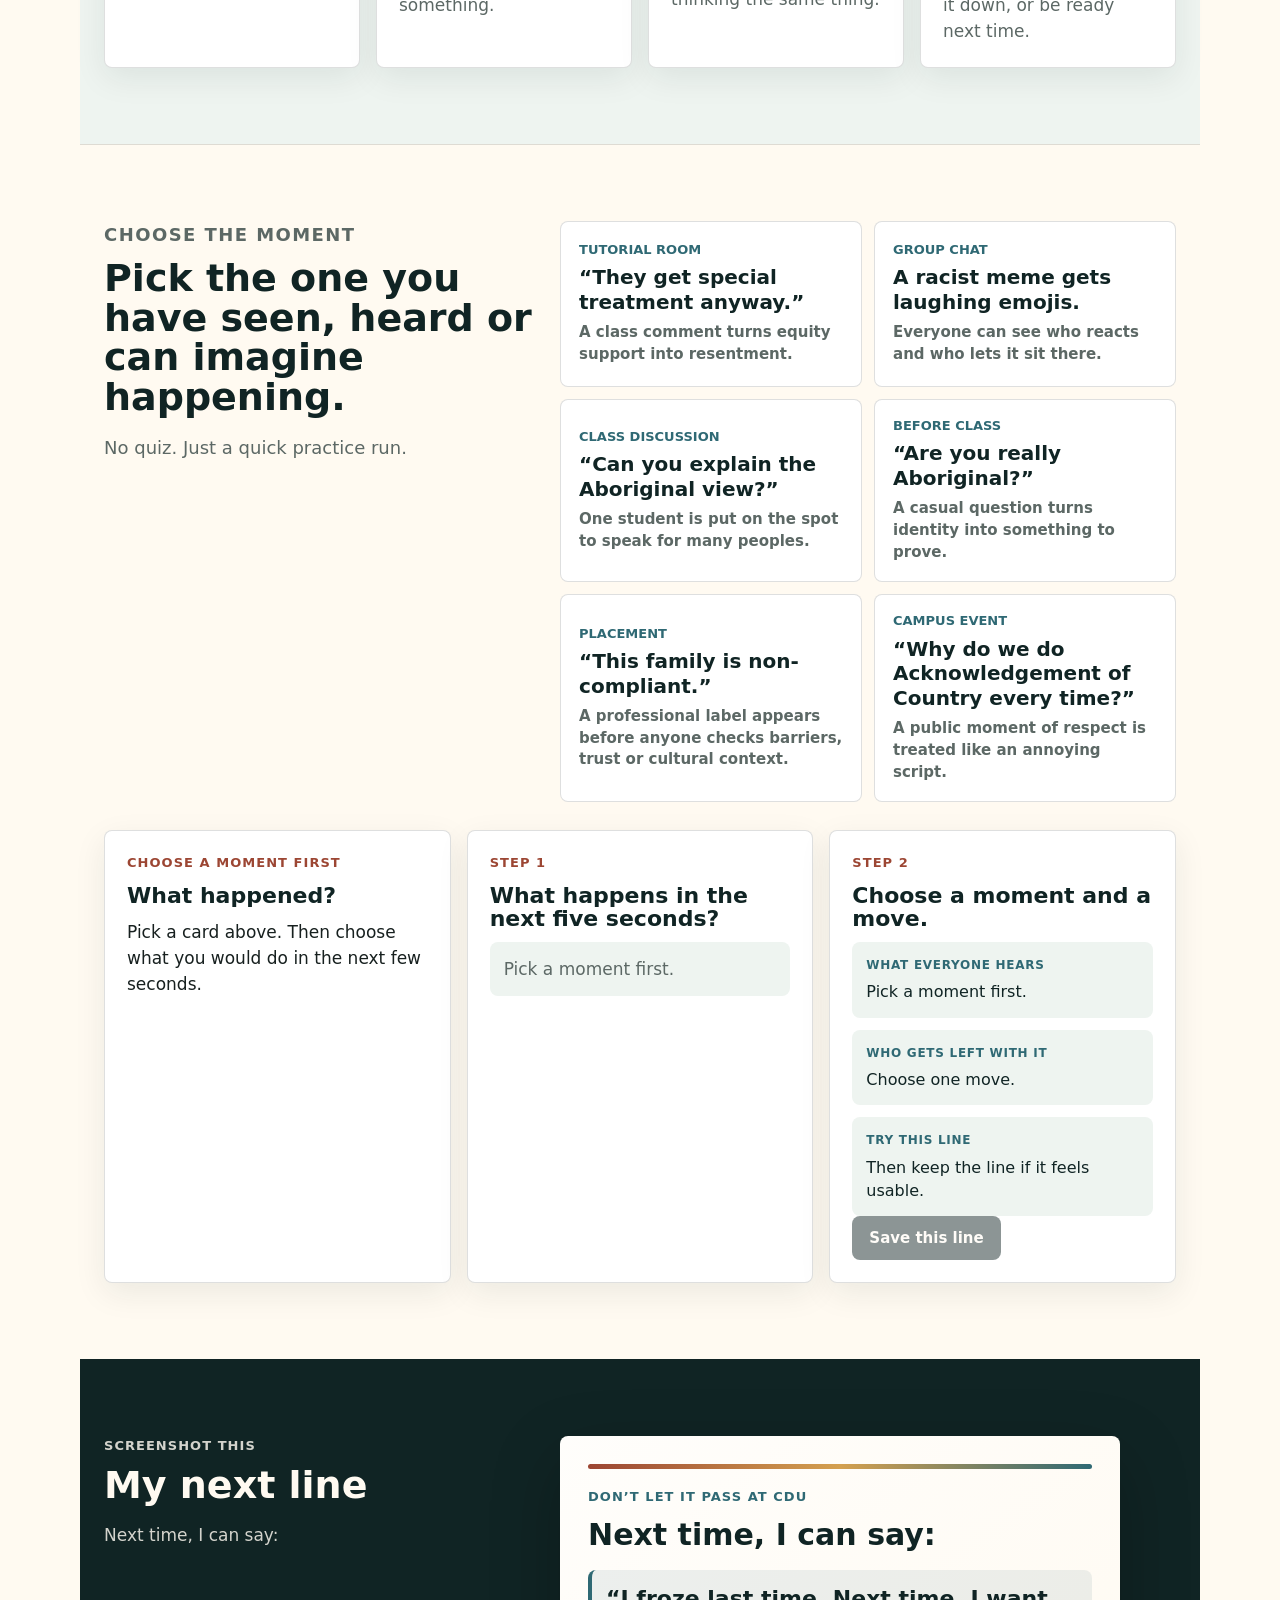
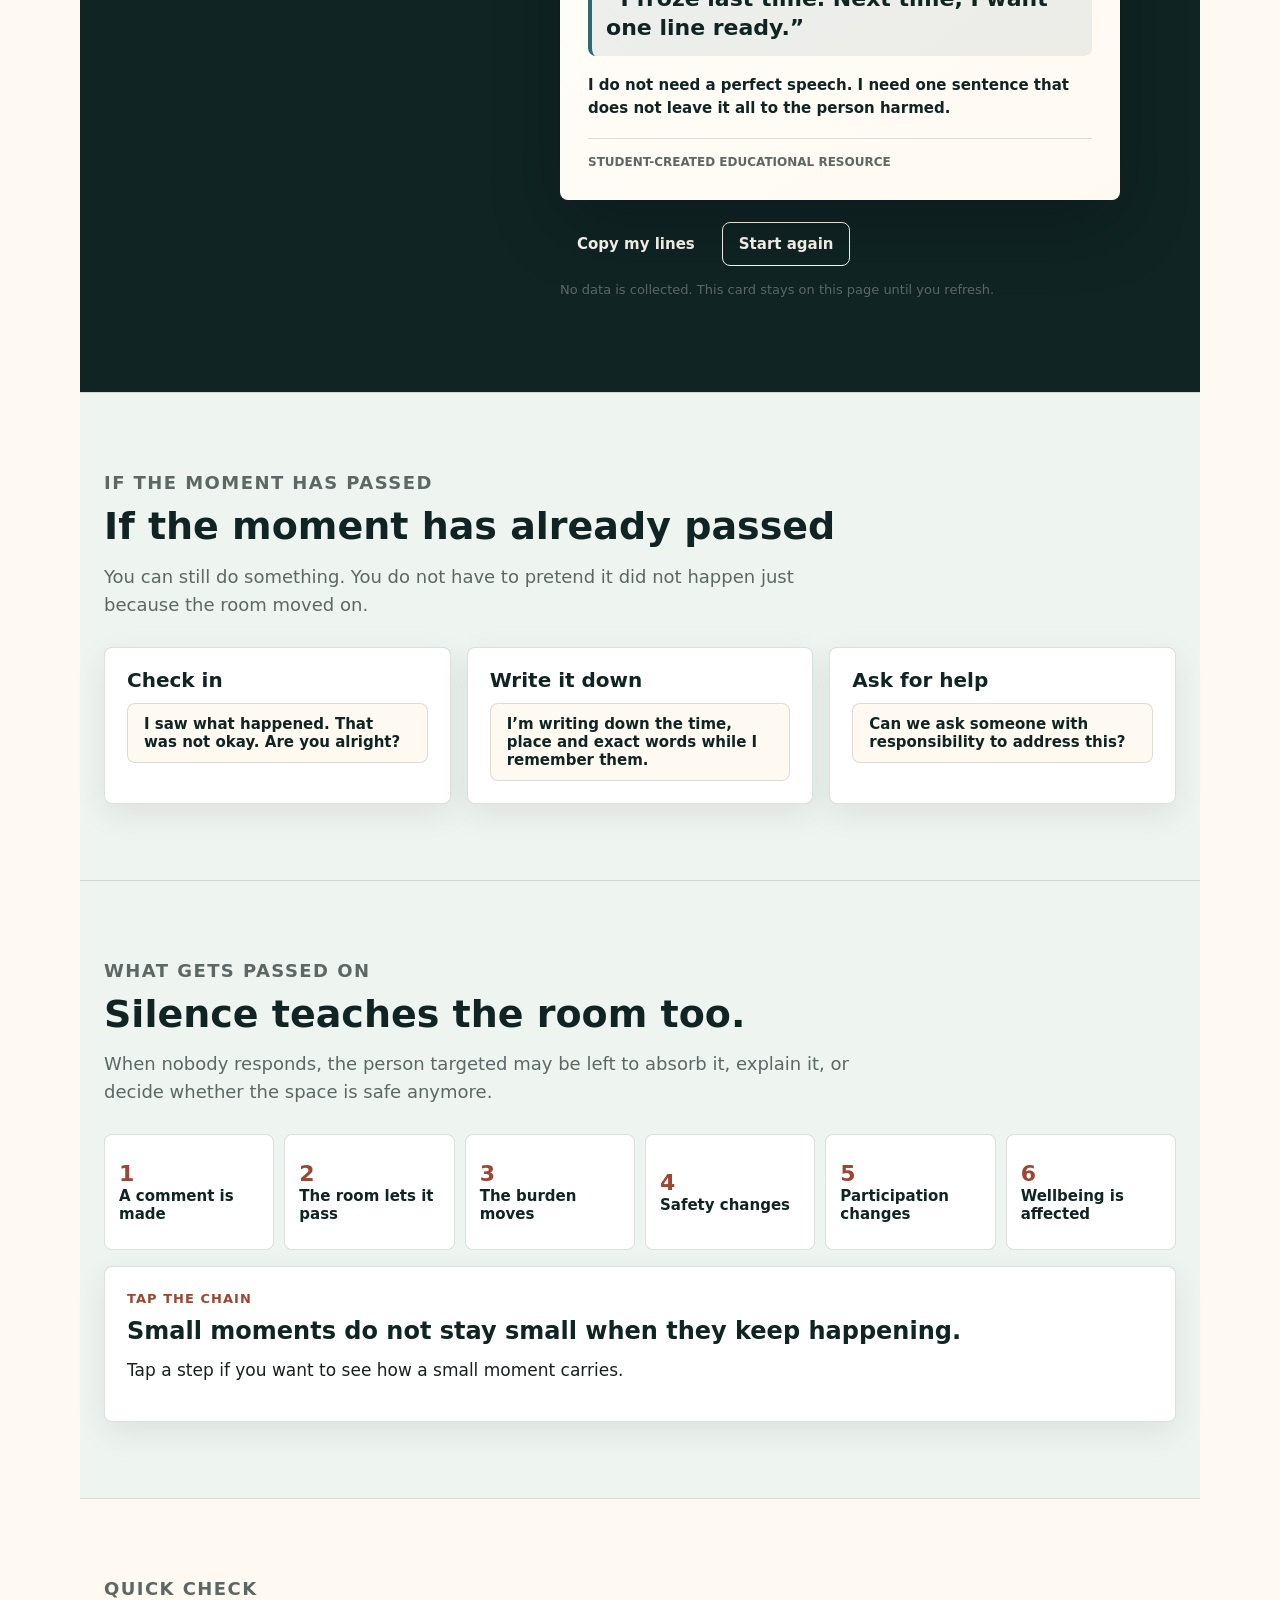
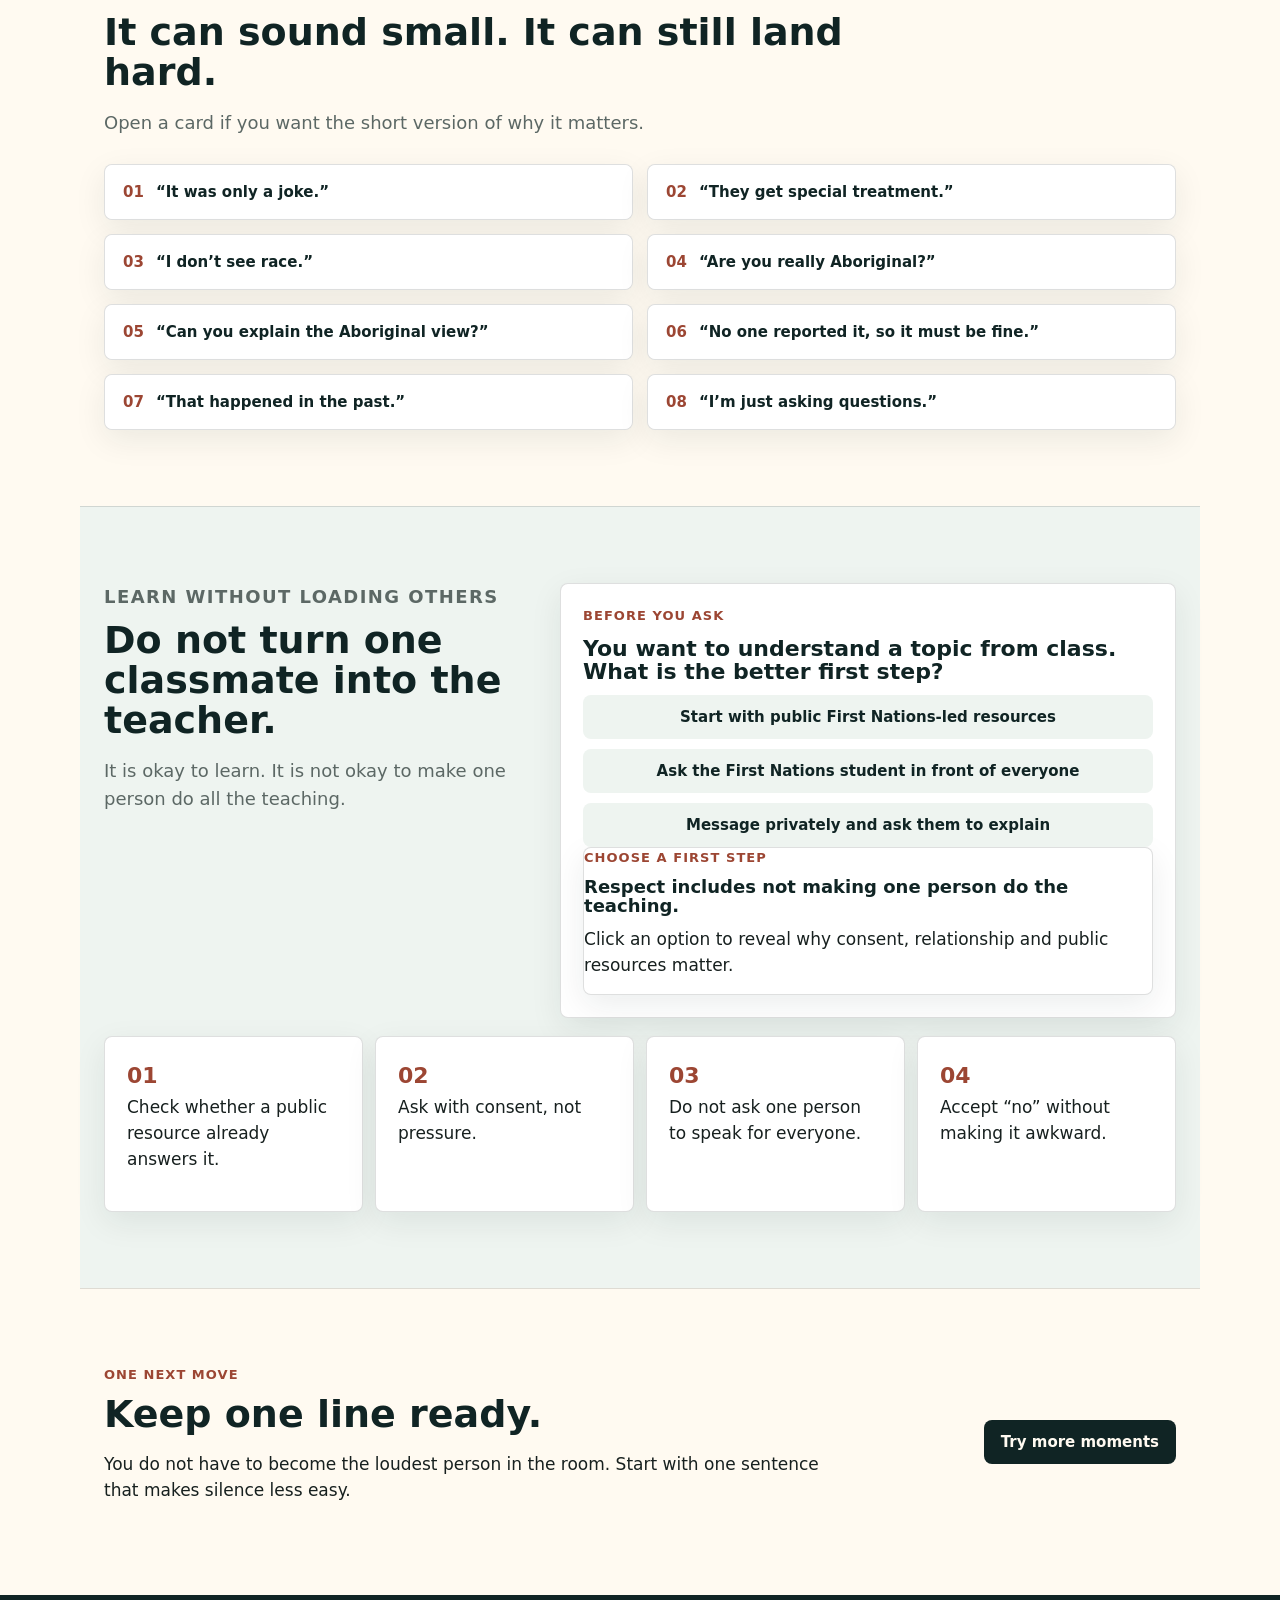
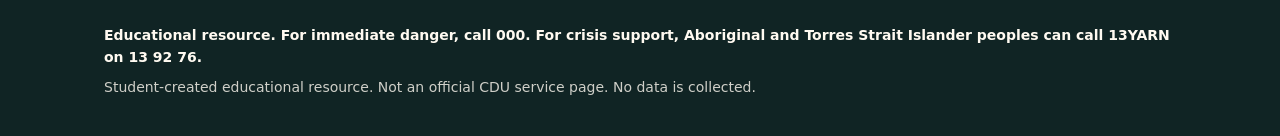
==== commit ea8b8d36: "Refine bystander story and usable response lines" ====
--- a/index.html
+++ b/index.html
@@ -29,13 +29,22 @@
 					<p class="campaign-name">Don’t Let It Pass at CDU</p>
 					<h1>Someone says it. The room goes quiet.</h1>
 					<p class="lead">A joke. A “special treatment” comment. A racist meme in the group chat.</p>
-					<p class="hero-copy">Most of us do not find the perfect words in the moment. Sometimes we freeze. Sometimes we laugh because everyone else does. This site is for the next five seconds.</p>
+					<p class="hero-copy">You might freeze. You might laugh because everyone else does. You might only know what you should have said later. This site is for one line you can actually use next time.</p>
 					<div class="hero-actions">
 						<a class="buttonish" href="#moments">Choose a moment</a>
 						<a class="buttonish alt" href="act.html">Give me one line to say</a>
 					</div>
 				</div>
 				<p class="image-credit">Image: GDW.45, <a href="https://commons.wikimedia.org/wiki/File:Wet_Season_Storm_at_Sunset_from_Dripstone_Cliffs_-_Casuarina_Beach.jpg">Casuarina Beach</a>, <a href="https://creativecommons.org/licenses/by-sa/3.0/deed.en">CC BY-SA 3.0</a>.</p>
+			</section>
+
+			<section class="section story-section" aria-label="A familiar bystander moment">
+				<article class="story-card">
+					<p class="eyebrow">A familiar moment</p>
+					<h2>I typed something. Then I deleted it.</h2>
+					<p>Last week in a group chat, someone posted a meme. A few people laughed. I typed a reply, deleted it, and put my phone down. Later I kept thinking: I did not agree with it, but nobody in the chat knew that.</p>
+					<p>This site is for that moment: the five seconds when you are not sure what to say, and the hour afterwards when you wish you had said something.</p>
+				</article>
 			</section>
 
 			<section class="section freeze-reasons-section" aria-label="Why people freeze">
@@ -114,7 +123,7 @@
 							<p class="share-card-kicker">Don’t Let It Pass at CDU</p>
 							<h3>Next time, I can say:</h3>
 							<ol id="home-saved-lines">
-								<li>Choose a moment and keep one line for later.</li>
+								<li>I froze last time. Next time, I want one line ready.</li>
 							</ol>
 							<p class="share-card-footer">I do not need a perfect speech. I need one sentence that does not leave it all to the person harmed.</p>
 							<div class="share-card-signature">
@@ -169,14 +178,14 @@
 				<article id="chain-reveal" class="big-reveal" aria-live="polite">
 					<p class="feedback-label">Tap the chain</p>
 					<h3>Small moments do not stay small when they keep happening.</h3>
-					<p>First Nations students should not have to carry the comment, explain the harm, and teach the room.</p>
+					<p>Tap a step if you want to see how a small moment carries.</p>
 				</article>
 			</section>
 
 			<section id="quick-check" class="section" aria-label="Quick check moments">
 				<div class="section-header">
 					<p class="eyebrow">Quick check</p>
-					<h2>Some lines sound casual. They still land.</h2>
+					<h2>It can sound small. It can still land hard.</h2>
 					<p>Open a card if you want the short version of why it matters.</p>
 				</div>
 				<div id="moment-cards" class="moment-cards"></div>
@@ -216,7 +225,7 @@
 				<div>
 					<p class="eyebrow">One next move</p>
 					<h2>Keep one line ready.</h2>
-					<p>Most people freeze because they are trying to find the perfect response. Start with one short sentence you could actually say.</p>
+					<p>You do not have to become the loudest person in the room. Start with one sentence that makes silence less easy.</p>
 				</div>
 				<a class="buttonish" href="act.html">Try more moments</a>
 			</section>
--- a/assets/css/campaign.css
+++ b/assets/css/campaign.css
@@ -701,6 +701,27 @@
 	margin-top: 14px;
 }
 
+.story-card {
+	background: var(--surface);
+	border: 1px solid var(--line);
+	border-left: 5px solid var(--clay);
+	border-radius: 8px;
+	box-shadow: 0 14px 42px rgba(16, 36, 36, 0.1);
+	max-width: 760px;
+	padding: 28px;
+}
+
+.story-card p {
+	color: var(--ink);
+	font-size: 19px;
+	line-height: 1.55;
+}
+
+.story-card p:last-child {
+	color: var(--muted);
+	margin-bottom: 0;
+}
+
 .chain-section,
 .freeze-reasons-section,
 .freeze-section,
@@ -1225,6 +1246,14 @@
 		font-size: 19px;
 	}
 
+	.story-card {
+		padding: 22px;
+	}
+
+	.story-card p {
+		font-size: 17px;
+	}
+
 	.final-cta {
 		align-items: flex-start;
 		flex-direction: column;
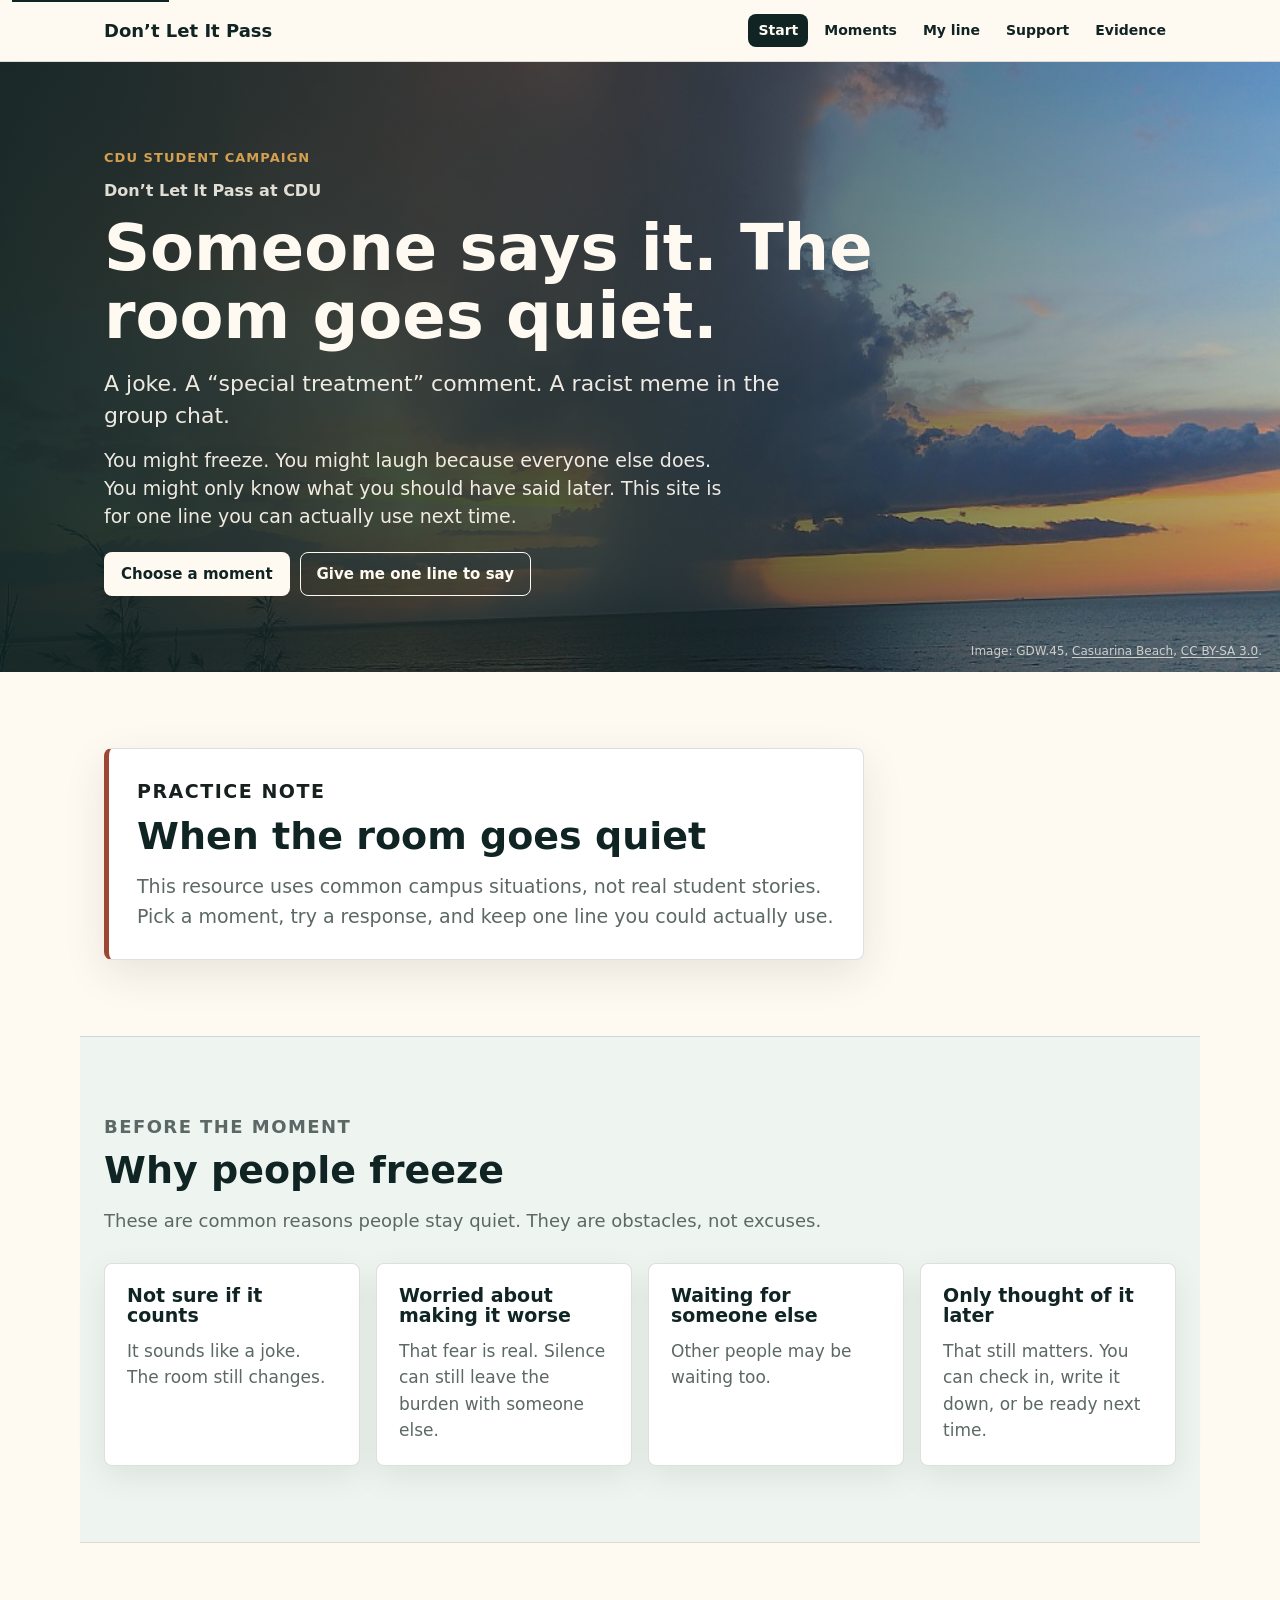
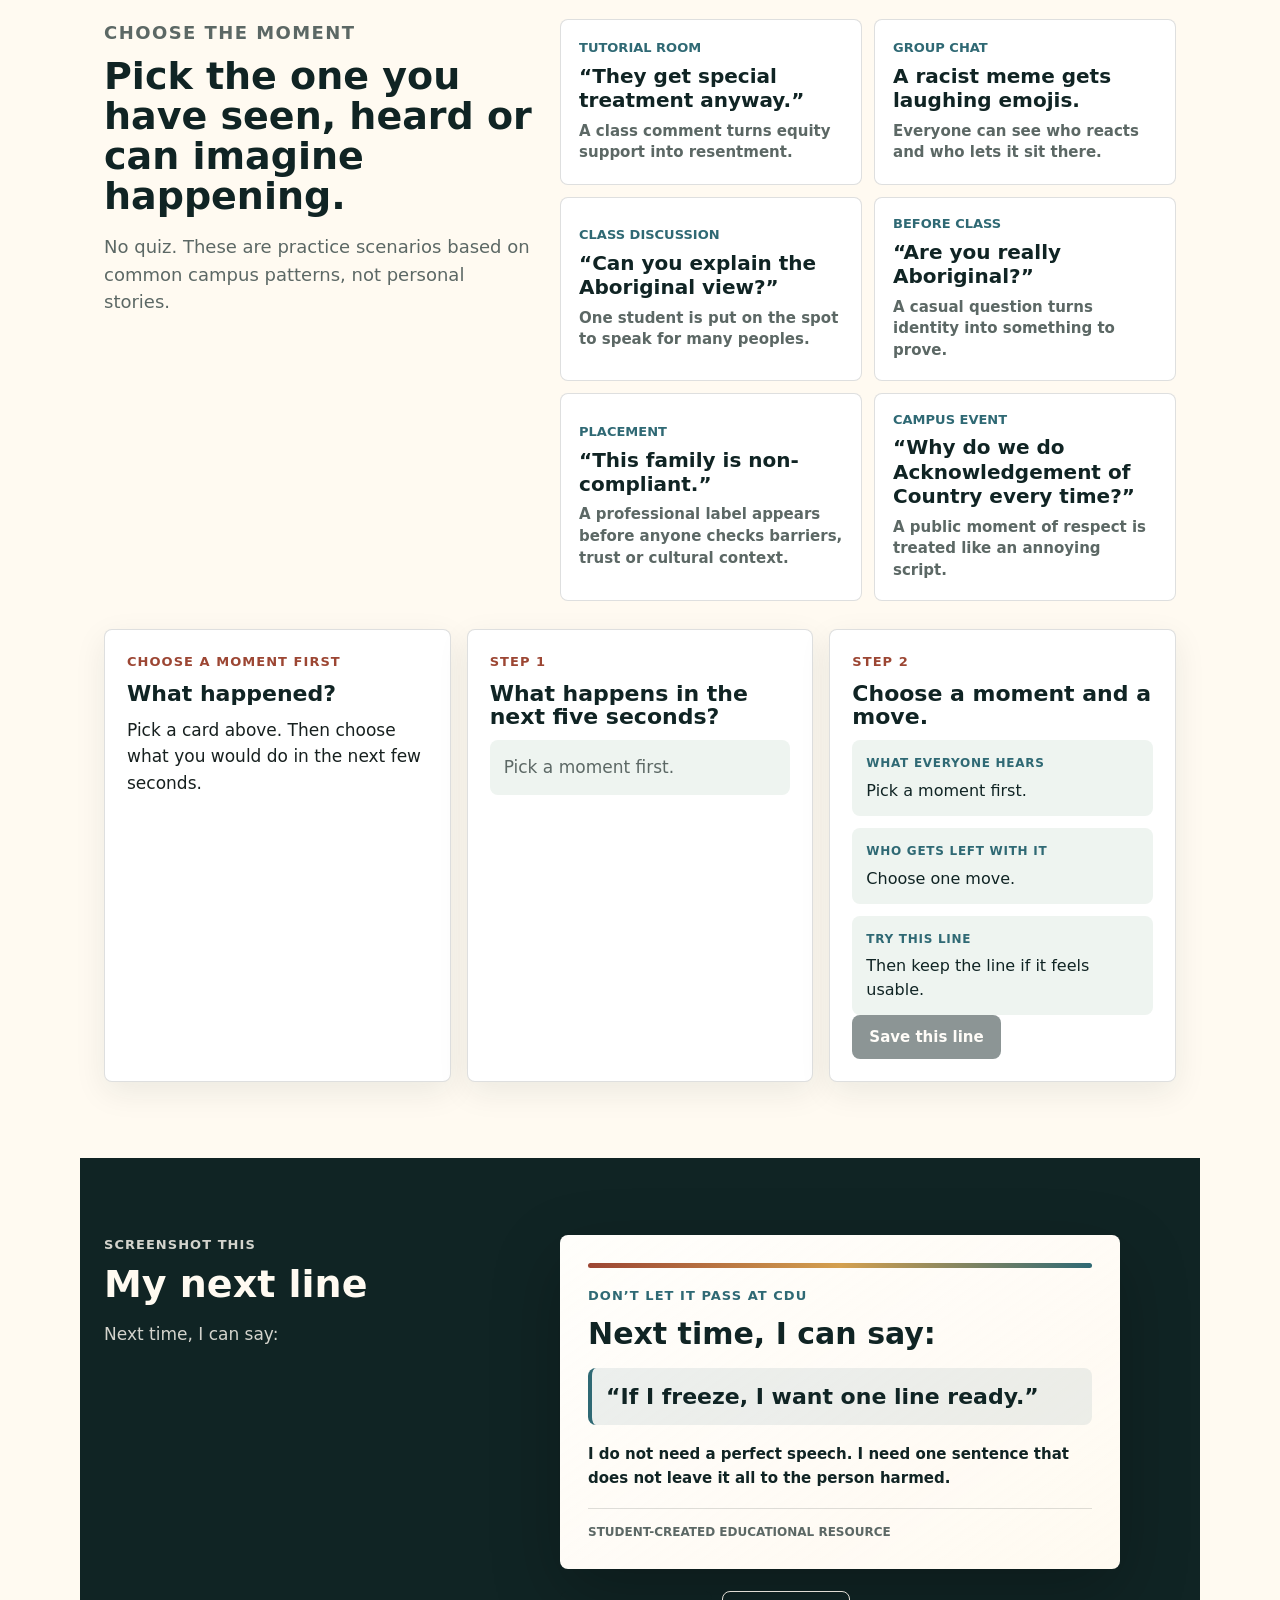
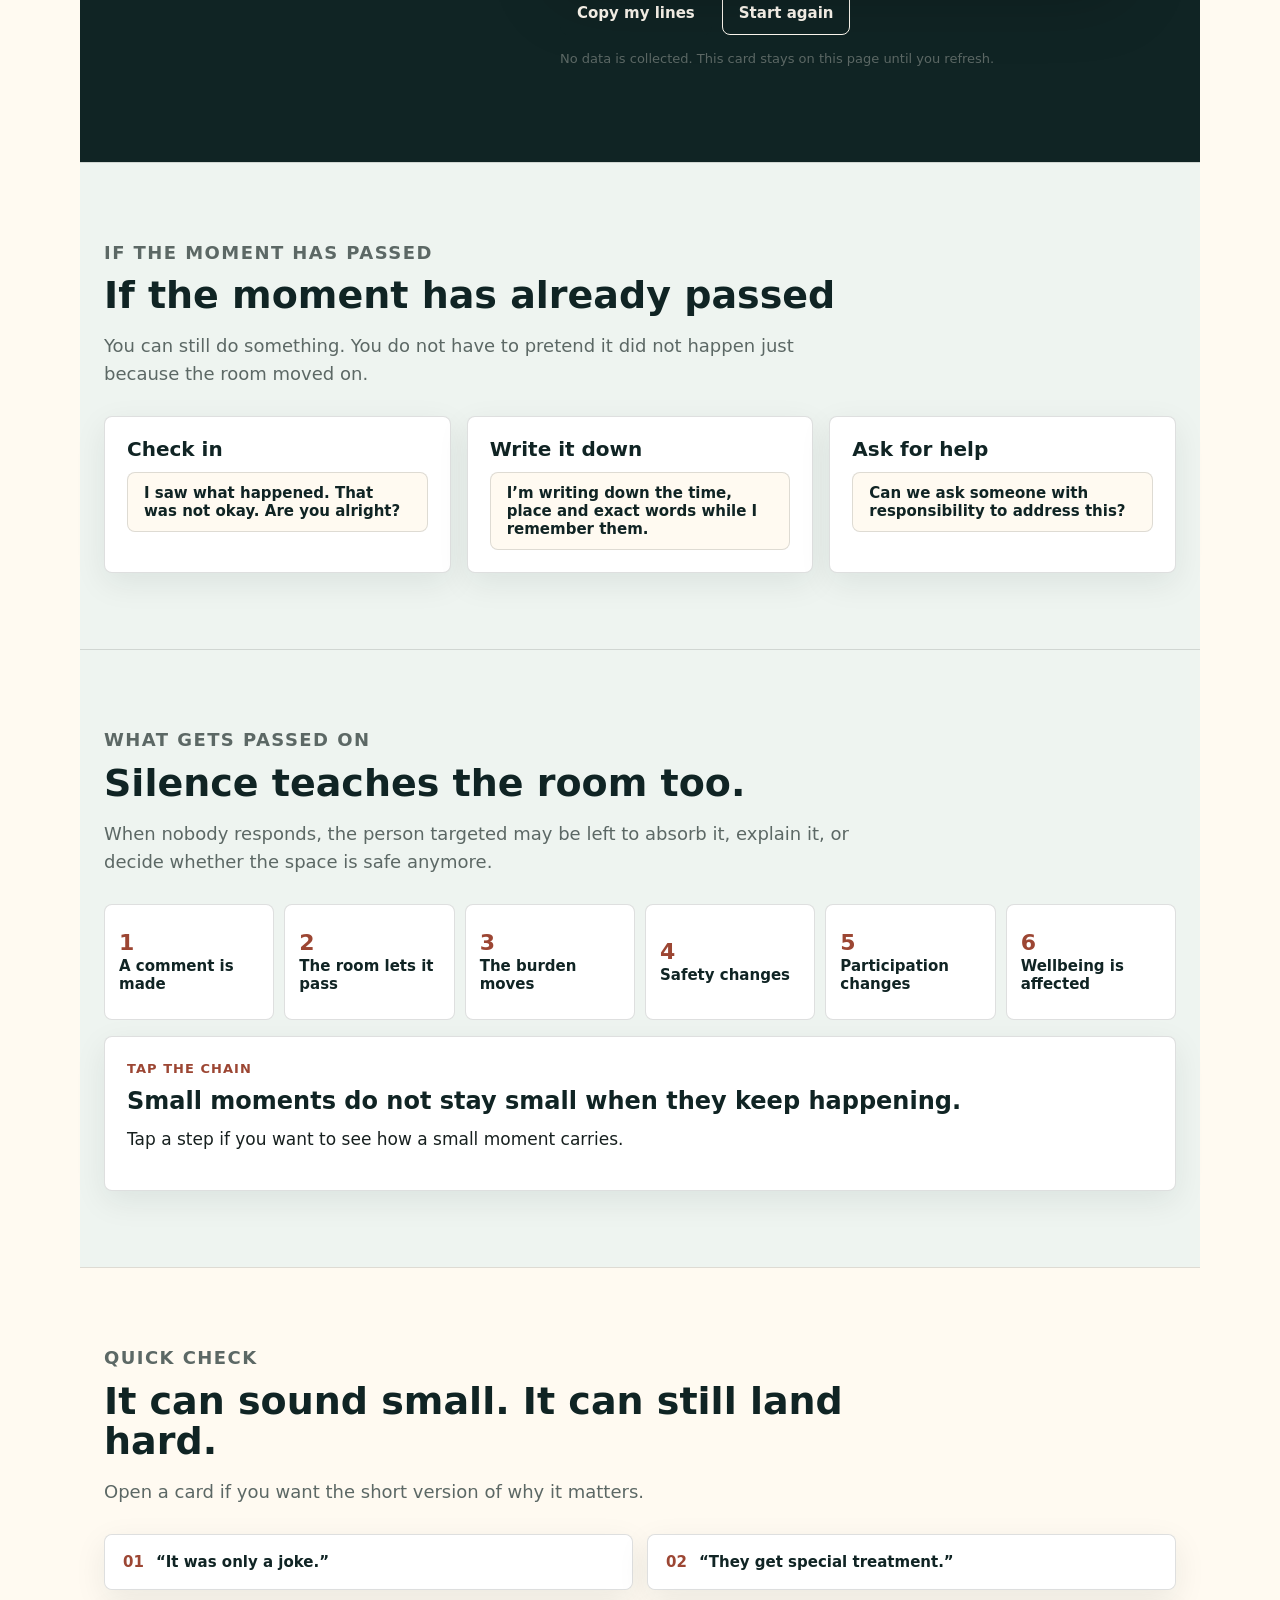
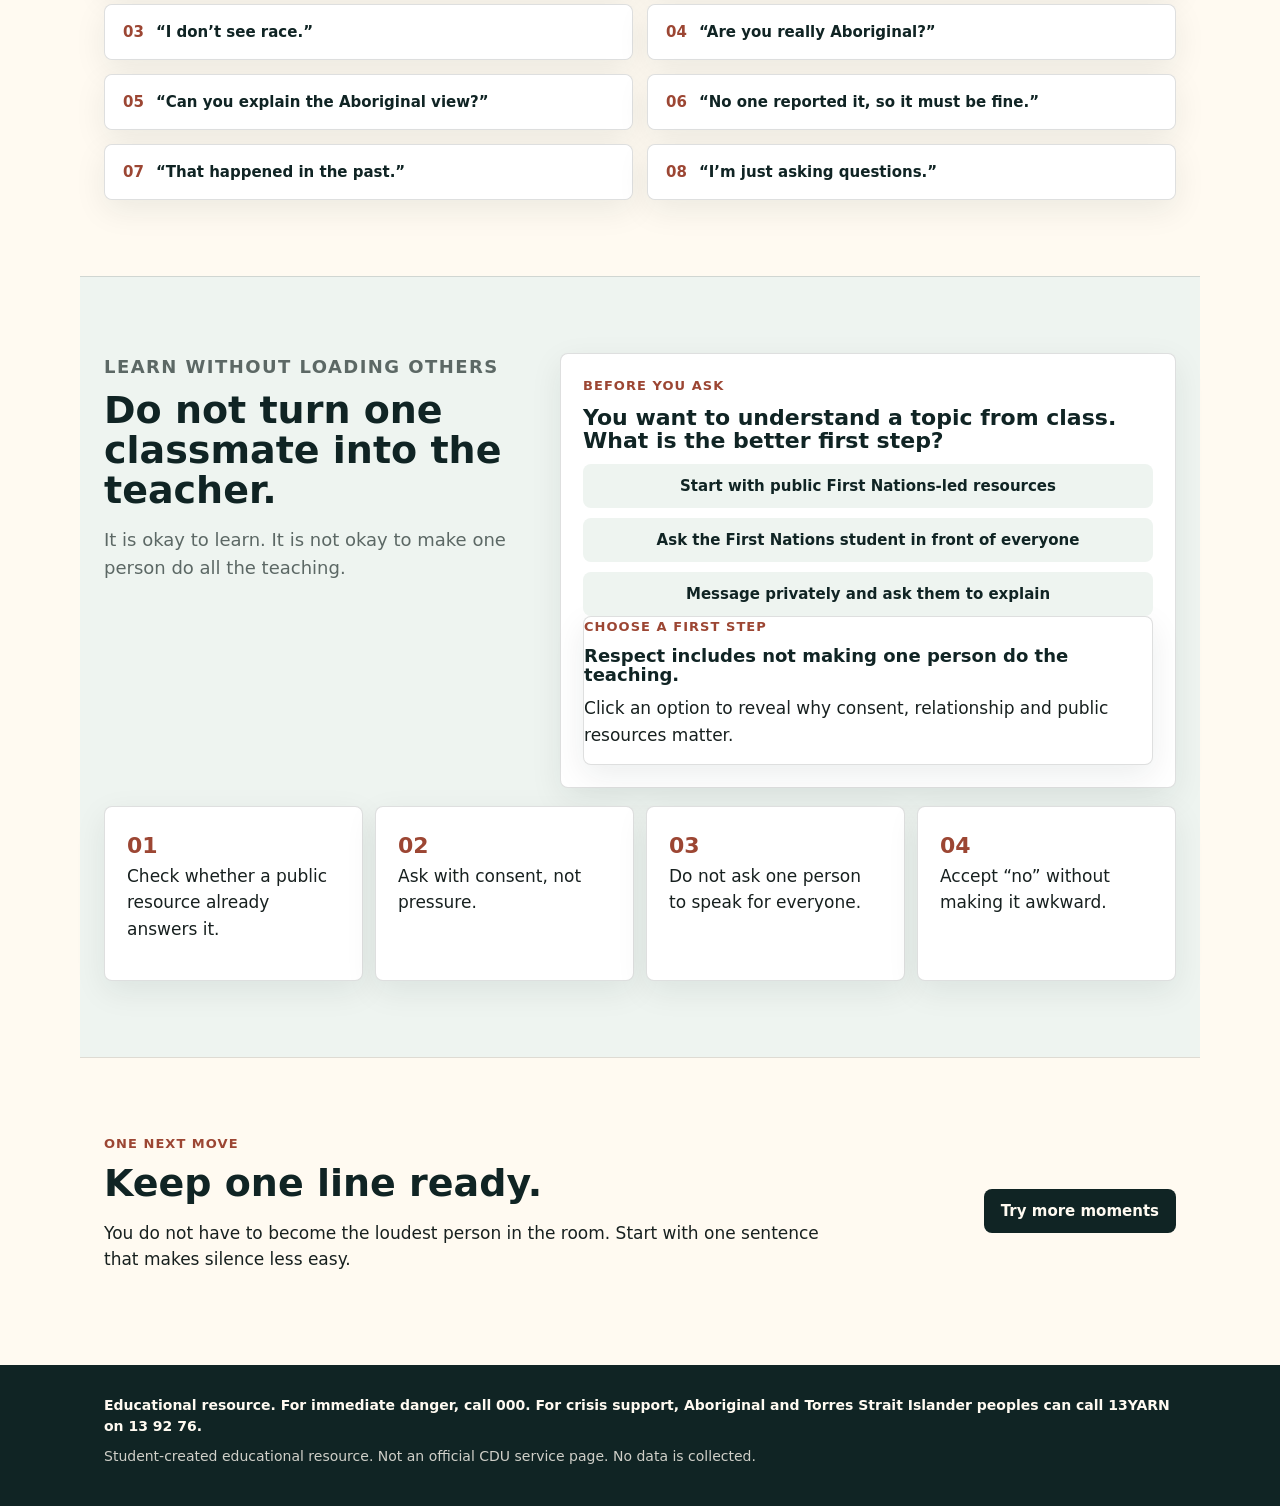
==== commit 6ca9aa2d: "Remove pseudo-testimony from campaign scenarios" ====
--- a/index.html
+++ b/index.html
@@ -38,12 +38,11 @@
 				<p class="image-credit">Image: GDW.45, <a href="https://commons.wikimedia.org/wiki/File:Wet_Season_Storm_at_Sunset_from_Dripstone_Cliffs_-_Casuarina_Beach.jpg">Casuarina Beach</a>, <a href="https://creativecommons.org/licenses/by-sa/3.0/deed.en">CC BY-SA 3.0</a>.</p>
 			</section>
 
-			<section class="section story-section" aria-label="A familiar bystander moment">
-				<article class="story-card">
-					<p class="eyebrow">A familiar moment</p>
-					<h2>I typed something. Then I deleted it.</h2>
-					<p>Last week in a group chat, someone posted a meme. A few people laughed. I typed a reply, deleted it, and put my phone down. Later I kept thinking: I did not agree with it, but nobody in the chat knew that.</p>
-					<p>This site is for that moment: the five seconds when you are not sure what to say, and the hour afterwards when you wish you had said something.</p>
+			<section class="section scenario-note-section" aria-label="Practice scenario note">
+				<article class="scenario-note-card">
+					<p class="eyebrow">Practice note</p>
+					<h2>When the room goes quiet</h2>
+					<p>This resource uses common campus situations, not real student stories. Pick a moment, try a response, and keep one line you could actually use.</p>
 				</article>
 			</section>
 
@@ -51,24 +50,24 @@
 				<div class="section-header">
 					<p class="eyebrow">Before the moment</p>
 					<h2>Why people freeze</h2>
-					<p>I am not trying to be the hero. I just do not want to sit there again and pretend I did not hear it.</p>
+					<p>These are common reasons people stay quiet. They are obstacles, not excuses.</p>
 				</div>
 				<div class="freeze-reason-grid">
 					<article>
-						<h3>I was not sure if it counted.</h3>
-						<p>It sounded like a joke, but the room changed.</p>
-					</article>
-					<article>
-						<h3>I did not want to make it worse.</h3>
-						<p>That is a real fear. Silence still says something.</p>
-					</article>
-					<article>
-						<h3>I thought someone else would say something.</h3>
-						<p>Everyone else may be thinking the same thing.</p>
-					</article>
-					<article>
-						<h3>I only knew what to say afterwards.</h3>
-						<p>Afterwards still matters. You can check in, write it down, or be ready next time.</p>
+						<h3>Not sure if it counts</h3>
+						<p>It sounds like a joke. The room still changes.</p>
+					</article>
+					<article>
+						<h3>Worried about making it worse</h3>
+						<p>That fear is real. Silence can still leave the burden with someone else.</p>
+					</article>
+					<article>
+						<h3>Waiting for someone else</h3>
+						<p>Other people may be waiting too.</p>
+					</article>
+					<article>
+						<h3>Only thought of it later</h3>
+						<p>That still matters. You can check in, write it down, or be ready next time.</p>
 					</article>
 				</div>
 			</section>
@@ -78,7 +77,7 @@
 					<div class="section-copy">
 						<p class="eyebrow">Choose the moment</p>
 						<h2>Pick the one you have seen, heard or can imagine happening.</h2>
-						<p>No quiz. Just a quick practice run.</p>
+						<p>No quiz. These are practice scenarios based on common campus patterns, not personal stories.</p>
 					</div>
 					<div id="scenario-cards" class="scenario-cards" aria-label="Campus scenarios"></div>
 				</div>
@@ -123,7 +122,7 @@
 							<p class="share-card-kicker">Don’t Let It Pass at CDU</p>
 							<h3>Next time, I can say:</h3>
 							<ol id="home-saved-lines">
-								<li>I froze last time. Next time, I want one line ready.</li>
+								<li>If I freeze, I want one line ready.</li>
 							</ol>
 							<p class="share-card-footer">I do not need a perfect speech. I need one sentence that does not leave it all to the person harmed.</p>
 							<div class="share-card-signature">
--- a/assets/css/campaign.css
+++ b/assets/css/campaign.css
@@ -701,7 +701,7 @@
 	margin-top: 14px;
 }
 
-.story-card {
+.scenario-note-card {
 	background: var(--surface);
 	border: 1px solid var(--line);
 	border-left: 5px solid var(--clay);
@@ -711,13 +711,13 @@
 	padding: 28px;
 }
 
-.story-card p {
+.scenario-note-card p {
 	color: var(--ink);
 	font-size: 19px;
 	line-height: 1.55;
 }
 
-.story-card p:last-child {
+.scenario-note-card p:last-child {
 	color: var(--muted);
 	margin-bottom: 0;
 }
@@ -1246,11 +1246,11 @@
 		font-size: 19px;
 	}
 
-	.story-card {
+	.scenario-note-card {
 		padding: 22px;
 	}
 
-	.story-card p {
+	.scenario-note-card p {
 		font-size: 17px;
 	}
 
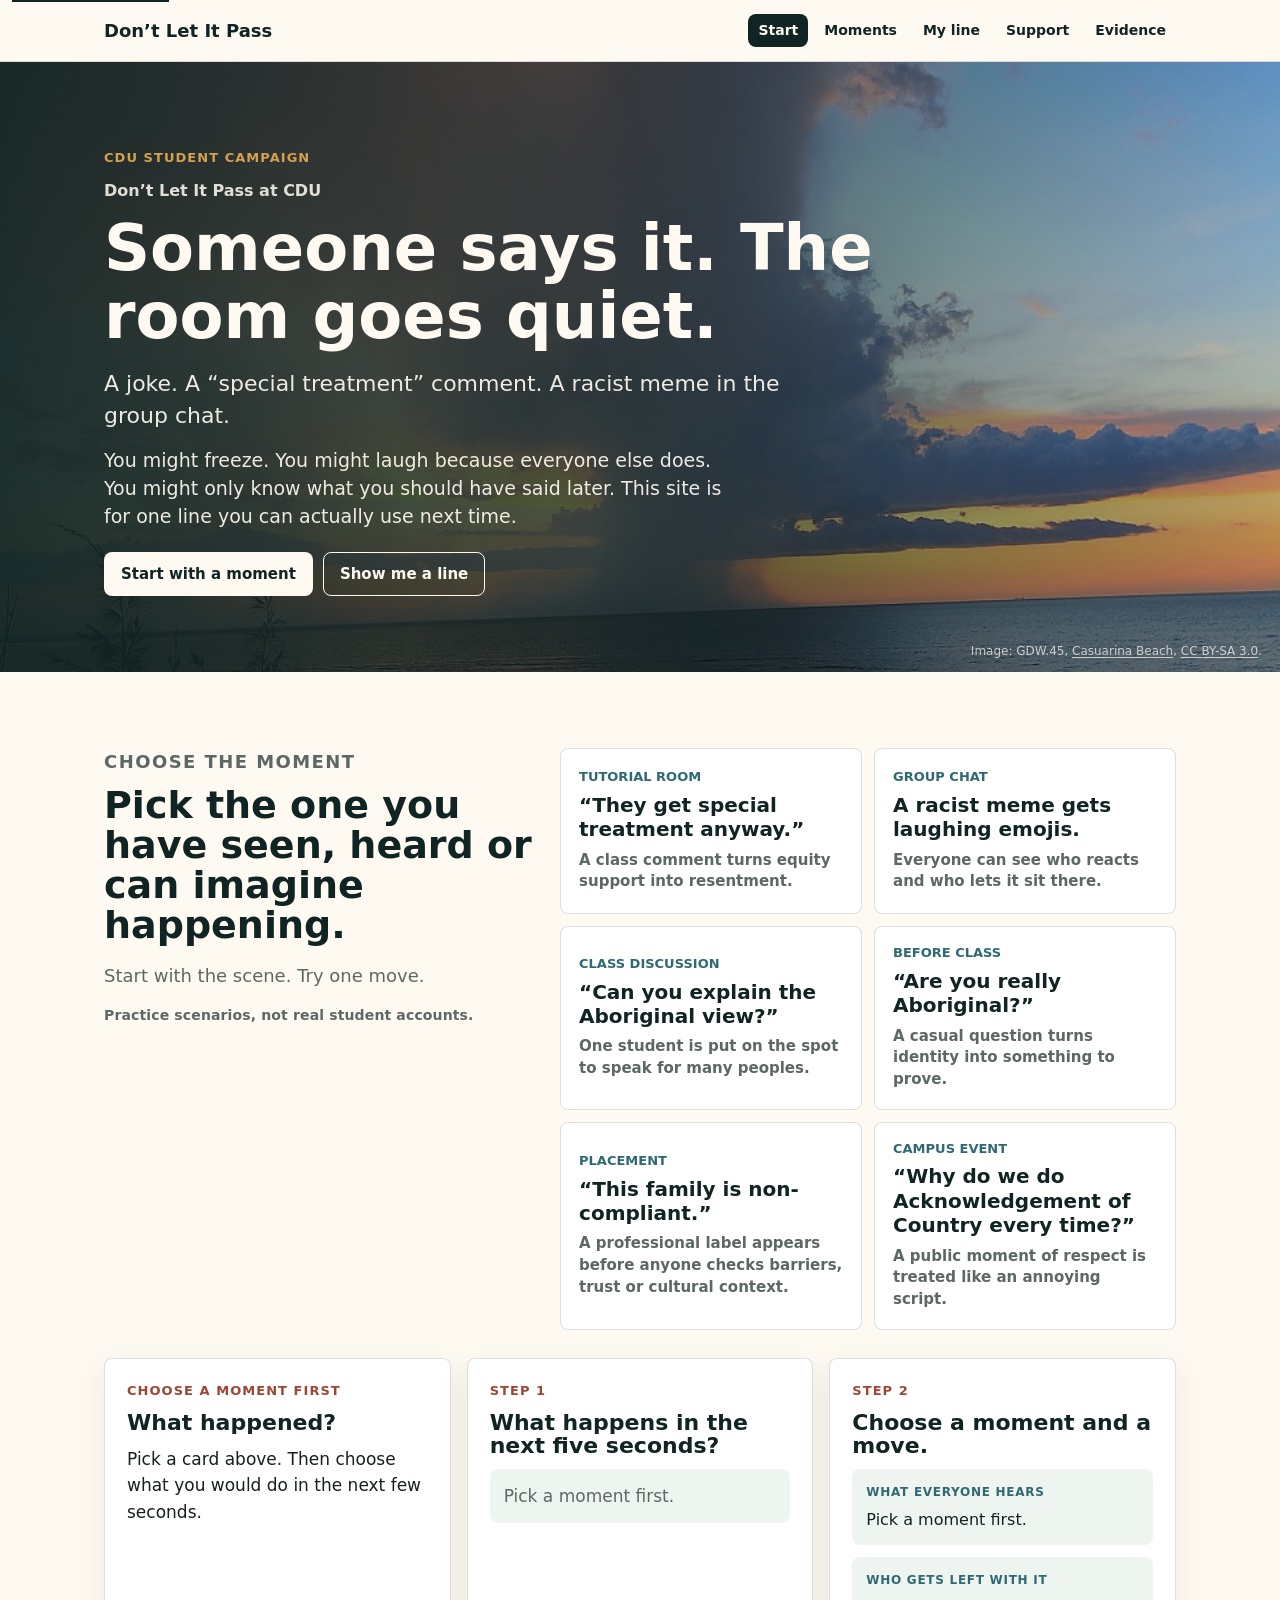
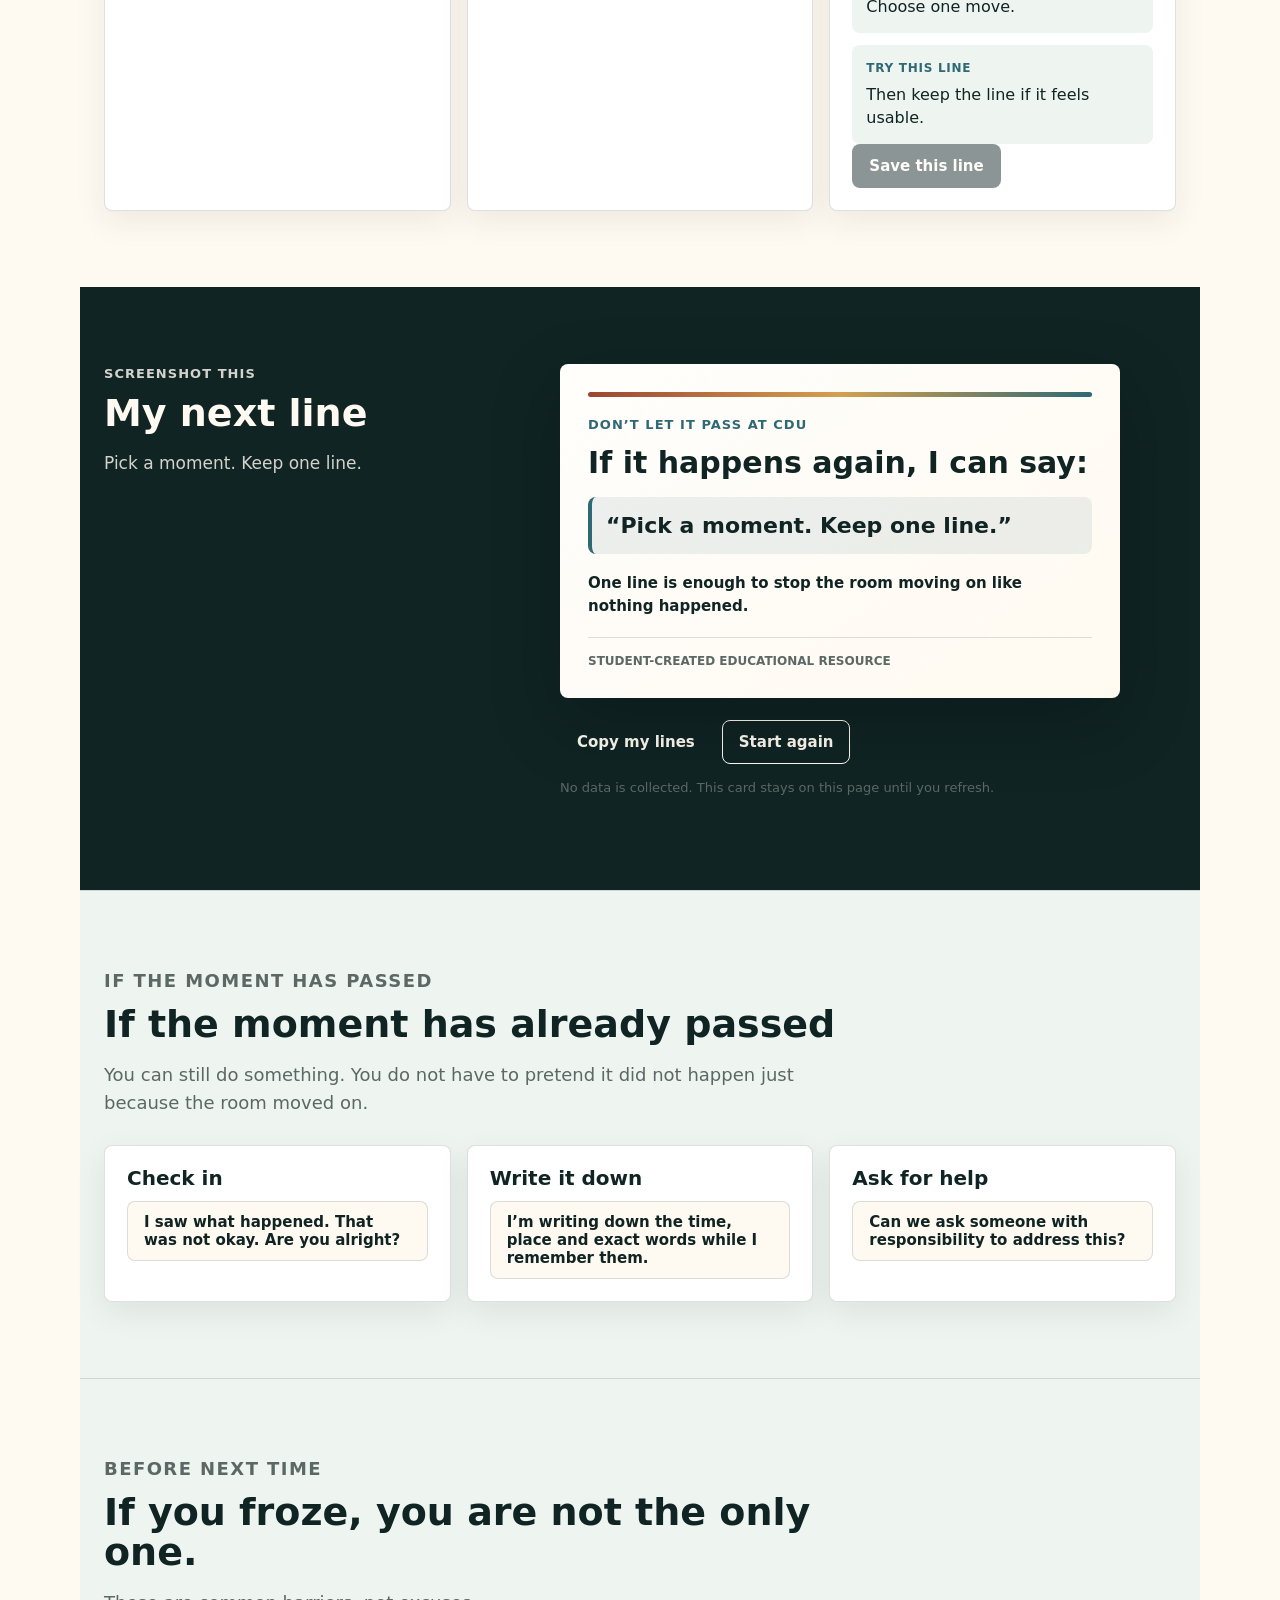
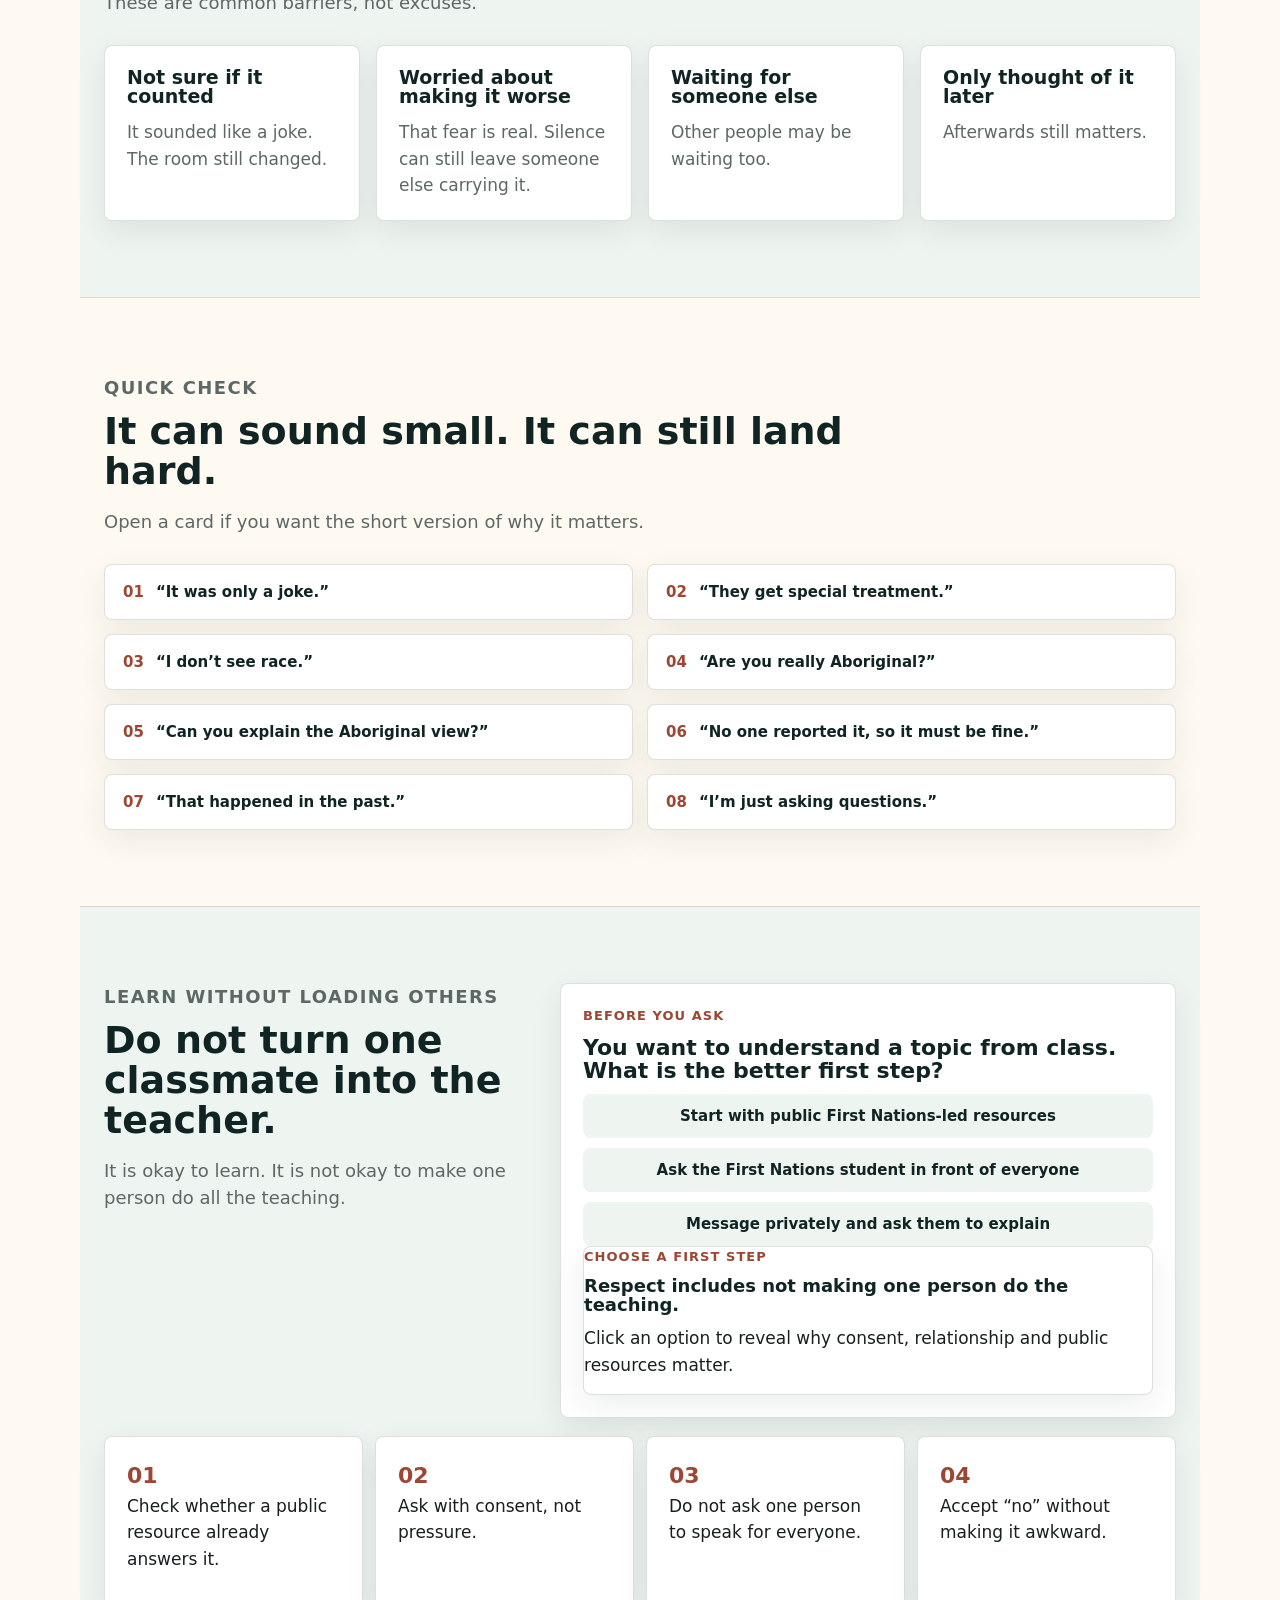
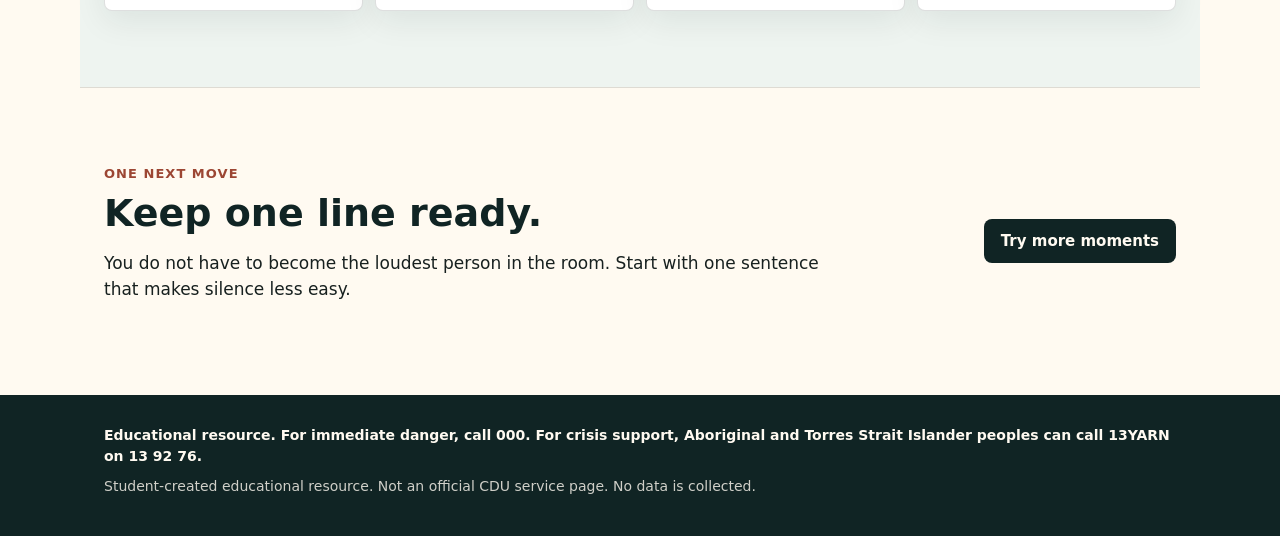
==== commit dad9d213: "Move homepage interaction before explanations" ====
--- a/index.html
+++ b/index.html
@@ -31,45 +31,11 @@
 					<p class="lead">A joke. A “special treatment” comment. A racist meme in the group chat.</p>
 					<p class="hero-copy">You might freeze. You might laugh because everyone else does. You might only know what you should have said later. This site is for one line you can actually use next time.</p>
 					<div class="hero-actions">
-						<a class="buttonish" href="#moments">Choose a moment</a>
-						<a class="buttonish alt" href="act.html">Give me one line to say</a>
+						<a class="buttonish" href="#moments">Start with a moment</a>
+						<a class="buttonish alt" href="act.html">Show me a line</a>
 					</div>
 				</div>
 				<p class="image-credit">Image: GDW.45, <a href="https://commons.wikimedia.org/wiki/File:Wet_Season_Storm_at_Sunset_from_Dripstone_Cliffs_-_Casuarina_Beach.jpg">Casuarina Beach</a>, <a href="https://creativecommons.org/licenses/by-sa/3.0/deed.en">CC BY-SA 3.0</a>.</p>
-			</section>
-
-			<section class="section scenario-note-section" aria-label="Practice scenario note">
-				<article class="scenario-note-card">
-					<p class="eyebrow">Practice note</p>
-					<h2>When the room goes quiet</h2>
-					<p>This resource uses common campus situations, not real student stories. Pick a moment, try a response, and keep one line you could actually use.</p>
-				</article>
-			</section>
-
-			<section class="section freeze-reasons-section" aria-label="Why people freeze">
-				<div class="section-header">
-					<p class="eyebrow">Before the moment</p>
-					<h2>Why people freeze</h2>
-					<p>These are common reasons people stay quiet. They are obstacles, not excuses.</p>
-				</div>
-				<div class="freeze-reason-grid">
-					<article>
-						<h3>Not sure if it counts</h3>
-						<p>It sounds like a joke. The room still changes.</p>
-					</article>
-					<article>
-						<h3>Worried about making it worse</h3>
-						<p>That fear is real. Silence can still leave the burden with someone else.</p>
-					</article>
-					<article>
-						<h3>Waiting for someone else</h3>
-						<p>Other people may be waiting too.</p>
-					</article>
-					<article>
-						<h3>Only thought of it later</h3>
-						<p>That still matters. You can check in, write it down, or be ready next time.</p>
-					</article>
-				</div>
 			</section>
 
 			<section id="moments" class="section" aria-label="Choose a campus moment">
@@ -77,7 +43,8 @@
 					<div class="section-copy">
 						<p class="eyebrow">Choose the moment</p>
 						<h2>Pick the one you have seen, heard or can imagine happening.</h2>
-						<p>No quiz. These are practice scenarios based on common campus patterns, not personal stories.</p>
+						<p>Start with the scene. Try one move.</p>
+						<p class="practice-note-inline">Practice scenarios, not real student accounts.</p>
 					</div>
 					<div id="scenario-cards" class="scenario-cards" aria-label="Campus scenarios"></div>
 				</div>
@@ -115,16 +82,16 @@
 					<div>
 						<p class="eyebrow">Screenshot this</p>
 						<h2>My next line</h2>
-						<p>Next time, I can say:</p>
+						<p>Pick a moment. Keep one line.</p>
 					</div>
 					<div class="share-card-wrap">
 						<article class="share-card">
 							<p class="share-card-kicker">Don’t Let It Pass at CDU</p>
-							<h3>Next time, I can say:</h3>
+							<h3>If it happens again, I can say:</h3>
 							<ol id="home-saved-lines">
-								<li>If I freeze, I want one line ready.</li>
+								<li>Pick a moment. Keep one line.</li>
 							</ol>
-							<p class="share-card-footer">I do not need a perfect speech. I need one sentence that does not leave it all to the person harmed.</p>
+							<p class="share-card-footer">One line is enough to stop the room moving on like nothing happened.</p>
 							<div class="share-card-signature">
 								<span>Student-created educational resource</span>
 							</div>
@@ -160,25 +127,30 @@
 				</div>
 			</section>
 
-			<section id="chain" class="section chain-section" aria-label="What gets passed on">
+			<section class="section freeze-reasons-section" aria-label="Why people freeze">
 				<div class="section-header">
-					<p class="eyebrow">What gets passed on</p>
-					<h2>Silence teaches the room too.</h2>
-					<p>When nobody responds, the person targeted may be left to absorb it, explain it, or decide whether the space is safe anymore.</p>
-				</div>
-				<div id="chain-list" class="chain-list">
-					<button type="button" data-chain="0"><span>1</span>A comment is made</button>
-					<button type="button" data-chain="1"><span>2</span>The room lets it pass</button>
-					<button type="button" data-chain="2"><span>3</span>The burden moves</button>
-					<button type="button" data-chain="3"><span>4</span>Safety changes</button>
-					<button type="button" data-chain="4"><span>5</span>Participation changes</button>
-					<button type="button" data-chain="5"><span>6</span>Wellbeing is affected</button>
-				</div>
-				<article id="chain-reveal" class="big-reveal" aria-live="polite">
-					<p class="feedback-label">Tap the chain</p>
-					<h3>Small moments do not stay small when they keep happening.</h3>
-					<p>Tap a step if you want to see how a small moment carries.</p>
-				</article>
+					<p class="eyebrow">Before next time</p>
+					<h2>If you froze, you are not the only one.</h2>
+					<p>These are common barriers, not excuses.</p>
+				</div>
+				<div class="freeze-reason-grid">
+					<article>
+						<h3>Not sure if it counted</h3>
+						<p>It sounded like a joke. The room still changed.</p>
+					</article>
+					<article>
+						<h3>Worried about making it worse</h3>
+						<p>That fear is real. Silence can still leave someone else carrying it.</p>
+					</article>
+					<article>
+						<h3>Waiting for someone else</h3>
+						<p>Other people may be waiting too.</p>
+					</article>
+					<article>
+						<h3>Only thought of it later</h3>
+						<p>Afterwards still matters.</p>
+					</article>
+				</div>
 			</section>
 
 			<section id="quick-check" class="section" aria-label="Quick check moments">
--- a/assets/css/campaign.css
+++ b/assets/css/campaign.css
@@ -359,6 +359,14 @@
 .practice-intro p {
 	color: var(--muted);
 	font-size: 18px;
+}
+
+.practice-note-inline {
+	color: var(--muted) !important;
+	font-size: 14px !important;
+	font-weight: 800;
+	letter-spacing: 0.01em;
+	margin-top: 8px;
 }
 
 .moment-workflow,
